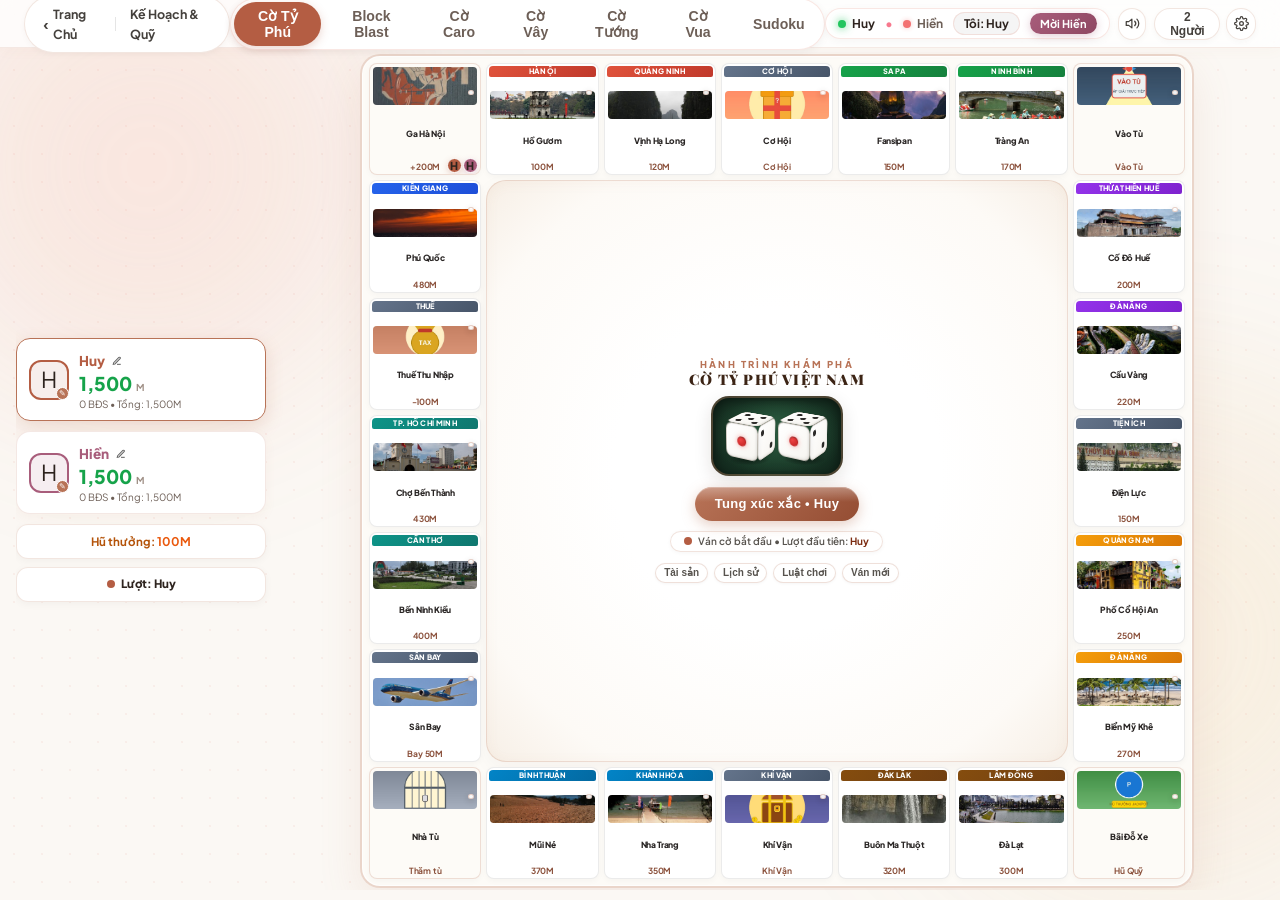
==== games.html @ 829d74bf "feat: Add Xiangqi, International Chess with custom vector pieces and ELO AI, and Vintage Sudoku" ====
<!DOCTYPE html>
<html lang="vi">
<head>
    <meta charset="UTF-8">
    <meta name="viewport" content="width=device-width, initial-scale=1.0, maximum-scale=5.0, user-scalable=yes">
    <title>Cờ Tỷ Phú Việt Nam • Monopoly Vietnam Edition</title>

    <!-- Đồng bộ ngay theme đã chọn từ trang chính để không bị chớp nháy màu -->
    <script>
        (function() {
            try {
                var savedTheme = localStorage.getItem('couple_love_theme');
                if (savedTheme) {
                    document.documentElement.setAttribute('data-theme', savedTheme);
                }
            } catch(e) {}
        })();
    </script>

    <!-- Google Fonts -->
    <link rel="preconnect" href="https://fonts.googleapis.com">
    <link rel="preconnect" href="https://fonts.gstatic.com" crossorigin>
    <link href="https://fonts.googleapis.com/css2?family=Playfair+Display:ital,wght@0,600;0,700;1,600&family=Plus+Jakarta+Sans:wght@400;500;600;700;800&display=swap" rel="stylesheet">

    <!-- CSS chung & CSS riêng cho Game -->
    <link rel="stylesheet" href="css/style.css?v=20261106">
    <link rel="stylesheet" href="css/games.css?v=20261106">
    <link rel="stylesheet" href="css/blockblast.css?v=20261106">
    <link rel="stylesheet" href="css/caro.css?v=20261106">
    <link rel="stylesheet" href="css/go.css?v=20261106">
    <link rel="stylesheet" href="css/xiangqi.css?v=20261107">
    <link rel="stylesheet" href="css/chess.css?v=20261107">
    <link rel="stylesheet" href="css/sudoku.css?v=20261107">
</head>
<body class="games-body">

    <!-- Đốm sáng hào quang nền dịu êm -->
    <div class="bg-decor-wrapper" aria-hidden="true">
        <div class="bg-glow-orb orb-1"></div>
        <div class="bg-glow-orb orb-2"></div>
    </div>

    <!-- LỚP HIỆU ỨNG ĐẶC BIỆT (POLICE SIREN & FLOATING FX - ĐÃ BỎ CONFETTI TRÁNH LAG) -->
    <div class="police-siren-overlay" id="policeSirenOverlay" aria-hidden="true"></div>
    <div class="floating-fx-layer" id="floatingFxLayer" aria-hidden="true"></div>

    <!-- THANH ĐIỀU HƯỚNG TINH GỌN (TOP NAV) -->
    <header class="games-top-nav">
        <!-- CỤM TRÁI: ĐIỀU HƯỚNG TRANG CHỦ & KẾ HOẠCH TINH TẾ -->
        <nav class="nav-island-group" aria-label="Điều hướng chính">
            <a class="nav-island-link" href="index.html" title="Trở về trang chủ">
                <span class="nav-island-chevron">‹</span>
                <span>Trang Chủ</span>
            </a>
            <span class="nav-island-sep" aria-hidden="true"></span>
            <a class="nav-island-link" href="goals.html" title="Kế hoạch và Quỹ tương lai">
                <span>Kế Hoạch &amp; Quỹ</span>
            </a>
        </nav>

        <!-- CỤM GIỮA: BỘ CHỌN TRÒ CHƠI TÍCH HỢP (SEGMENTED SWITCHER) -->
        <div class="game-segmented-switch" id="gameSegmentedSwitch" role="tablist" aria-label="Chọn trò chơi">
            <button class="game-switch-tab active" id="tabGameMonopoly" data-game="monopoly" type="button" role="tab" aria-selected="true">
                <span class="tab-name">Cờ Tỷ Phú</span>
            </button>
            <button class="game-switch-tab" id="tabGameBlockBlast" data-game="blockblast" type="button" role="tab" aria-selected="false">
                <span class="tab-name">Block Blast</span>
            </button>
            <button class="game-switch-tab" id="tabGameCaro" data-game="caro" type="button" role="tab" aria-selected="false">
                <span class="tab-name">Cờ Caro</span>
            </button>
            <button class="game-switch-tab" id="tabGameGo" data-game="go" type="button" role="tab" aria-selected="false">
                <span class="tab-name">Cờ Vây</span>
            </button>
            <button class="game-switch-tab" id="tabGameXiangqi" data-game="xiangqi" type="button" role="tab" aria-selected="false">
                <span class="tab-name">Cờ Tướng</span>
            </button>
            <button class="game-switch-tab" id="tabGameChess" data-game="chess" type="button" role="tab" aria-selected="false">
                <span class="tab-name">Cờ Vua</span>
            </button>
            <button class="game-switch-tab" id="tabGameSudoku" data-game="sudoku" type="button" role="tab" aria-selected="false">
                <span class="tab-name">Sudoku</span>
            </button>
        </div>

        <!-- CỤM PHẢI: TRẠNG THÁI KẾT NỐI & CÔNG CỤ ĐIỀU KHIỂN (PRESENCE & QUICK TOOLS) -->
        <div class="top-nav-right-cluster">
            <!-- Dock trạng thái onl/off của hai bạn -->
            <div class="couple-presence-dock" id="couplePresenceDock" title="Trạng thái kết nối của hai bạn">
                <div class="presence-badge" id="presenceBadgeHuy">
                    <span class="status-indicator-dot on" id="dotHuy"></span>
                    <span class="presence-user-name">Huy</span>
                    <small id="labelHuy" style="display:none;">Online</small>
                </div>
                <span class="presence-divider">•</span>
                <div class="presence-badge" id="presenceBadgeHien">
                    <span class="status-indicator-dot off" id="dotHien"></span>
                    <span class="presence-user-name">Hiền</span>
                    <small id="labelHien" style="display:none;">Offline</small>
                </div>
                <button class="role-switch-btn" id="btnSwitchMyRole" type="button" title="Bấm để chuyển đổi vai trò">
                    <span id="myRoleLabel">Tôi: Huy</span>
                </button>
                <button class="role-switch-btn invite-partner-btn" id="btnInvitePartner" type="button" title="Mời người yêu chơi đối kháng">
                    <span>Mời bạn</span>
                </button>
            </div>

            <!-- Cụm công cụ điều khiển chức năng (SVG tinh tế, không dùng emoji) -->
            <div class="games-top-tools">
                <!-- Monopoly Tools -->
                <div class="tool-group" id="toolsMonopoly">
                    <button class="top-tool-btn sound-tool-btn" id="btnToggleSound" type="button" title="Bật/Tắt âm thanh" aria-label="Bật/Tắt âm thanh">
                        <svg class="tool-svg" id="soundSvgOn" width="15" height="15" viewBox="0 0 24 24" fill="none" stroke="currentColor" stroke-width="2" stroke-linecap="round" stroke-linejoin="round" aria-hidden="true">
                            <polygon points="11 5 6 9 2 9 2 15 6 15 11 19 11 5"></polygon>
                            <path d="M15.54 8.46a5 5 0 0 1 0 7.07"></path>
                            <path d="M19.07 4.93a10 10 0 0 1 0 14.14"></path>
                        </svg>
                        <svg class="tool-svg" id="soundSvgOff" width="15" height="15" viewBox="0 0 24 24" fill="none" stroke="currentColor" stroke-width="2" stroke-linecap="round" stroke-linejoin="round" aria-hidden="true" style="display: none;">
                            <polygon points="11 5 6 9 2 9 2 15 6 15 11 19 11 5"></polygon>
                            <line x1="23" y1="9" x2="17" y2="15"></line>
                            <line x1="17" y1="9" x2="23" y2="15"></line>
                        </svg>
                        <span id="soundIcon" style="display:none;">🔔</span>
                    </button>
                    <button class="top-tool-btn setup-tool-btn" id="btnOpenSetup" type="button" title="Cài đặt số người chơi (2, 3, 4 người &amp; Đấu AI)">
                        <span class="tool-label" id="topPlayersLabel">2 Người</span>
                    </button>
                </div>

                <!-- Block Blast Tools -->
                <div class="tool-group" id="toolsBlockBlast" style="display: none;">
                    <button class="top-tool-btn sound-tool-btn" id="btnBbToggleSound" type="button" title="Bật/Tắt âm thanh">
                        <svg width="15" height="15" viewBox="0 0 24 24" fill="none" stroke="currentColor" stroke-width="2" stroke-linecap="round" stroke-linejoin="round"><polygon points="11 5 6 9 2 9 2 15 6 15 11 19 11 5"></polygon><path d="M15.54 8.46a5 5 0 0 1 0 7.07"></path></svg>
                        <span id="bbSoundIcon" style="display:none;">🔊</span>
                    </button>
                    <button class="top-tool-btn" id="btnBbRestart" type="button" title="Bắt đầu ván mới">
                        <span>Chơi lại</span>
                    </button>
                    <button class="top-tool-btn" id="btnBbHelp" type="button" title="Hướng dẫn cách chơi">
                        <span>Luật chơi</span>
                    </button>
                </div>

                <!-- Cờ Caro Tools -->
                <div class="tool-group" id="toolsCaro" style="display: none;">
                    <button class="top-tool-btn" id="btnCaroQuickRestart" type="button" title="Bắt đầu ván mới">
                        <span>Chơi lại</span>
                    </button>
                </div>

                <!-- Cờ Vây Tools -->
                <div class="tool-group" id="toolsGo" style="display: none;">
                    <button class="top-tool-btn" id="btnGoQuickRestart" type="button" title="Bắt đầu ván mới">
                        <span>Chơi lại</span>
                    </button>
                </div>

                <!-- Theme Button -->
                <button class="top-tool-btn theme-tool-btn" id="themeSettingBtn" type="button" aria-label="Đổi giao diện" title="Đổi màu sắc giao diện">
                    <svg width="15" height="15" viewBox="0 0 24 24" fill="none" stroke="currentColor" stroke-width="2" stroke-linecap="round" stroke-linejoin="round" aria-hidden="true">
                        <circle cx="12" cy="12" r="3"></circle>
                        <path d="M19.4 15a1.65 1.65 0 0 0 .33 1.82l.06.06a2 2 0 0 1 0 2.83 2 2 0 0 1-2.83 0l-.06-.06a1.65 1.65 0 0 0-1.82-.33 1.65 1.65 0 0 0-1 1.51V21a2 2 0 0 1-2 2 2 2 0 0 1-2-2v-.09A1.65 1.65 0 0 0 9 19.4a1.65 1.65 0 0 0-1.82.33l-.06.06a2 2 0 0 1-2.83 0 2 2 0 0 1 0-2.83l.06-.06a1.65 1.65 0 0 0 .33-1.82 1.65 1.65 0 0 0-1.51-1H3a2 2 0 0 1-2-2 2 2 0 0 1 2-2h.09A1.65 1.65 0 0 0 4.6 9a1.65 1.65 0 0 0-.33-1.82l-.06-.06a2 2 0 0 1 0-2.83 2 2 0 0 1 2.83 0l.06.06a1.65 1.65 0 0 0 1.82.33H9a1.65 1.65 0 0 0 1-1.51V3a2 2 0 0 1 2-2 2 2 0 0 1 2 2v.09a1.65 1.65 0 0 0 1 1.51 1.65 1.65 0 0 0 1.82-.33l.06-.06a2 2 0 0 1 2.83 0 2 2 0 0 1 0 2.83l-.06.06a1.65 1.65 0 0 0-.33 1.82V9a1.65 1.65 0 0 0 1.51 1H21a2 2 0 0 1 2 2 2 2 0 0 1-2 2h-.09a1.65 1.65 0 0 0-1.51 1z"></path>
                    </svg>
                </button>
            </div>
        </div>
    </header>

    <main class="games-main-container">
        <!-- ========================================================
             VIEW 1: CỜ TỶ PHÚ VIỆT NAM (MONOPOLY 7x7 - 24 Ô)
             ======================================================== -->
        <div class="game-view-panel active" id="viewMonopoly">
            <!-- BẢNG THEO DÕI TÀI CHÍNH ĐỘNG CHO 2 - 4 NGƯỜI CHƠI (DYNAMIC PLAYER HUD) -->
        <section class="players-hud-section" aria-label="Bảng tài chính người chơi">
            <div class="players-hud-list" id="playersHudList">
                <!-- Danh sách người chơi được tạo tự động động từ games.js (2, 3 hoặc 4 người) -->
            </div>

            <!-- Thanh thông tin trung tâm: Hũ bãi đỗ xe & Trạng thái lượt -->
            <div class="hud-center-pill">
                <div class="parking-pool-tag" id="parkingPoolBadge" title="Hũ tiền phạt tích lũy tại Bãi Đỗ Xe Miễn Phí">
                    <span class="pool-text">Hũ thưởng: <strong id="parkingPoolDisplay">100M</strong></span>
                </div>
                <div class="turn-status-tag" id="turnStatusTag">
                    <span class="turn-dot" id="turnDot"></span>
                    <span class="turn-text" id="turnStatusText">Lượt: Huy</span>
                </div>
            </div>
        </section>

        <!-- BÀN CỜ MONOPOLY VIỆT NAM (LƯỚI 7x7 - 24 Ô DANH THẮNG) -->
        <section class="monopoly-board-wrapper">
            <div class="monopoly-board grid-7x7" id="monopolyBoard">

                <!-- 24 Ô BÀN CỜ ĐƯỢC RENDER RỘNG RÃI HOÀN TOÀN BẰNG JAVASCRIPT -->

                <!-- KHU VỰC TRUNG TÂM BÀN CỜ (5x5 CELLS - XÚC XẮC ĐÔI 3D & ĐIỀU HÀNH) -->
                <div class="board-center-hub" id="boardCenterHub">
                    <!-- Brand Banner Tình Yêu của Bàn Cờ -->
                    <div class="center-brand-banner">
                        <span class="brand-sub">Hành Trình Khám Phá</span>
                        <h2 class="brand-title">CỜ TỶ PHÚ VIỆT NAM</h2>
                    </div>

                    <!-- Khay nhung đổ xúc xắc đôi sang trọng (Dice Arena Tray) -->
                    <div class="dice-arena-tray" id="diceArenaTray">
                        <div class="dice-arena-felt"></div>
                        <div class="dice-shadow-spot" id="diceShadowSpot1"></div>
                        <div class="dice-shadow-spot" id="diceShadowSpot2"></div>

                        <!-- Cặp xúc xắc đôi 3D chân thực -->
                        <div class="dice-pair-container">
                            <div class="dice-scene" id="diceScene1" title="Xúc xắc 1">
                                <div class="dice-cube" id="diceCube1">
                                    <div class="dice-face face-1"><span class="pip pip-center"></span></div>
                                    <div class="dice-face face-2"><span class="pip pip-tl"></span><span class="pip pip-br"></span></div>
                                    <div class="dice-face face-3"><span class="pip pip-tl"></span><span class="pip pip-center"></span><span class="pip pip-br"></span></div>
                                    <div class="dice-face face-4"><span class="pip pip-tl"></span><span class="pip pip-tr"></span><span class="pip pip-bl"></span><span class="pip pip-br"></span></div>
                                    <div class="dice-face face-5"><span class="pip pip-tl"></span><span class="pip pip-tr"></span><span class="pip pip-center"></span><span class="pip pip-bl"></span><span class="pip pip-br"></span></div>
                                    <div class="dice-face face-6"><span class="pip pip-tl"></span><span class="pip pip-tr"></span><span class="pip pip-ml"></span><span class="pip pip-mr"></span><span class="pip pip-bl"></span><span class="pip pip-br"></span></div>
                                </div>
                            </div>
                            <div class="dice-scene" id="diceScene2" title="Xúc xắc 2">
                                <div class="dice-cube" id="diceCube2">
                                    <div class="dice-face face-1"><span class="pip pip-center"></span></div>
                                    <div class="dice-face face-2"><span class="pip pip-tl"></span><span class="pip pip-br"></span></div>
                                    <div class="dice-face face-3"><span class="pip pip-tl"></span><span class="pip pip-center"></span><span class="pip pip-br"></span></div>
                                    <div class="dice-face face-4"><span class="pip pip-tl"></span><span class="pip pip-tr"></span><span class="pip pip-bl"></span><span class="pip pip-br"></span></div>
                                    <div class="dice-face face-5"><span class="pip pip-tl"></span><span class="pip pip-tr"></span><span class="pip pip-center"></span><span class="pip pip-bl"></span><span class="pip pip-br"></span></div>
                                    <div class="dice-face face-6"><span class="pip pip-tl"></span><span class="pip pip-tr"></span><span class="pip pip-ml"></span><span class="pip pip-mr"></span><span class="pip pip-bl"></span><span class="pip pip-br"></span></div>
                                </div>
                            </div>
                        </div>
                    </div>

                    <!-- Nút tung xúc xắc nổi bật với hiệu ứng 3D và màu sắc theo người chơi -->
                    <button class="roll-dice-btn" id="rollDiceBtn" type="button">
                        <span class="btn-dice-text" id="rollBtnText">Tung xúc xắc</span>
                        <span class="btn-dice-shine" aria-hidden="true"></span>
                    </button>

                    <!-- Hộp capsule thông báo diễn biến ván cờ -->
                    <div class="action-status-capsule" id="actionStatusCapsule">
                        <span class="status-dot-indicator" id="statusDotIndicator"></span>
                        <div class="action-status-msg" id="actionStatusMsg">
                            Ván cờ bắt đầu • Sẵn sàng tung xúc xắc
                        </div>
                    </div>

                    <!-- Thanh Dock công cụ tiện ích nổi thanh lịch -->
                    <div class="center-quick-dock" role="toolbar" aria-label="Công cụ ván cờ">
                        <button class="dock-btn" id="btnOpenPortfolio" type="button" title="Xem danh mục tài sản">
                            <span class="dock-label">Tài sản</span>
                        </button>
                        <button class="dock-btn" id="btnOpenHistory" type="button" title="Xem lịch sử giao dịch">
                            <span class="dock-label">Lịch sử</span>
                        </button>
                        <button class="dock-btn" id="btnHelpGuide" type="button" title="Xem luật chơi">
                            <span class="dock-label">Luật chơi</span>
                        </button>
                        <button class="dock-btn" id="btnRestartQuick" type="button" title="Bắt đầu ván mới">
                            <span class="dock-label">Ván mới</span>
                        </button>
                    </div>
                </div>
            </div>
        </section>
        </div>

        <!-- ========================================================
             VIEW 2: BLOCK BLAST (TỰ XẾP & GẠCH RƠI & ĐỐI KHÁNG)
             ======================================================== -->
        <div class="game-view-panel" id="viewBlockBlast">
            <!-- THANH ĐIỀU KHIỂN CHẾ ĐỘ PHỤ (SUB-NAV) -->
            <div class="bb-controls-subnav">
                <div class="bb-pill-group">
                    <button class="bb-mode-pill active" id="bbTabModePuzzle" data-mode="puzzle" type="button" title="Chế độ Tự Xếp Gạch cổ điển">
                        Tự Xếp
                    </button>
                    <button class="bb-mode-pill" id="bbTabModeFalling" data-mode="falling" type="button" title="Chế độ Gạch Tự Rơi điều khiển phím mũi tên">
                        Gạch Rơi
                    </button>
                </div>

                <div class="bb-pill-group">
                    <button class="bb-match-pill active" id="bbTabMatchSolo" data-match="solo" type="button" title="Chế độ chơi một mình">
                        Chơi Đơn
                    </button>
                    <button class="bb-match-pill" id="bbTabMatchP2p" data-match="vs_p2p" type="button" title="Đấu đối kháng trực tuyến">
                        Chơi Đối Kháng
                    </button>
                    <button class="bb-match-pill" id="bbTabMatchAi" data-match="vs_ai" type="button" title="Đấu với máy AI">
                        Đấu với Máy
                    </button>
                </div>
            </div>

            <!-- BẢNG ĐIỂM SỐ & COMBO -->
            <section class="bb-scoreboard-section" aria-label="Bảng điểm số">
                <div class="bb-score-card current-score-card">
                    <span class="score-label">ĐIỂM SỐ</span>
                    <span class="score-value" id="bbCurrentScore">0</span>
                </div>

                <div class="bb-combo-badge" id="bbComboBadge" style="display: none;">
                    <span class="combo-flame">🔥</span>
                    <span class="combo-text" id="bbComboText">Combo x2</span>
                </div>

                <div class="bb-score-card high-score-card">
                    <span class="score-label">KỶ LỤC</span>
                    <span class="score-value" id="bbHighScore">0</span>
                </div>
            </section>

            <!-- CẢNH BÁO TẤN CÔNG ĐỐI KHÁNG -->
            <div class="bb-attack-cue" id="bbAttackCue"></div>

            <!-- KHU VỰC BÀN CHƠI CHÍNH & RADAR ĐỐI THỦ -->
            <div class="bb-playfield-wrap">
                <!-- KHUNG CHÍNH (THAY ĐỔI THEO MODE) -->
                <div class="bb-main-board-container">
                    <!-- MODE 1: TỰ XẾP GẠCH (PUZZLE 8x8) -->
                    <div id="bbPuzzleArena" style="display: flex; flex-direction: column; align-items: center; width: 100%;">
                        <div class="bb-arena-wrapper">
                            <div class="bb-grid-container" id="bbPuzzleContainer">
                                <div class="bb-grid-board" id="bbPuzzleBoard"></div>
                            </div>
                        </div>

                        <!-- Khay 3 khối gạch -->
                        <div class="bb-tray-section" aria-label="Khay khối gạch">
                            <div class="bb-tray-container" id="bbTrayContainer">
                                <div class="bb-tray-slot" id="bbSlot-0" data-slot="0"></div>
                                <div class="bb-tray-slot" id="bbSlot-1" data-slot="1"></div>
                                <div class="bb-tray-slot" id="bbSlot-2" data-slot="2"></div>
                            </div>
                        </div>
                    </div>

                    <!-- MODE 2: GẠCH TỰ RƠI (FALLING / TETRIS 10x16 - ARCADE CONSOLE) -->
                    <div class="bb-falling-arena" id="bbFallingArena">
                        <div class="bb-arcade-stage">
                            <!-- Bàn cờ 10x16 sắc nét có viền chiều sâu -->
                            <div class="bb-falling-grid-container" id="bbFallingContainer">
                                <div class="bb-falling-board" id="bbFallingBoard"></div>
                            </div>

                            <!-- Sidebar điều khiển & thông tin Arcade -->
                            <div class="bb-falling-sidebar">
                                <div class="bb-next-piece-card" id="bbNextPieceCard">
                                    <span class="next-piece-label">TIẾP THEO</span>
                                    <div class="bb-next-piece-box" id="bbNextPieceBox"></div>
                                </div>

                                <div class="bb-arcade-keyboard-guide">
                                    <span class="guide-title">PHÍM ĐIỀU KHIỂN</span>
                                    <div class="key-row"><kbd>←</kbd><kbd>→</kbd><span>Di chuyển</span></div>
                                    <div class="key-row"><kbd>↑</kbd><span>Xoay khối</span></div>
                                    <div class="key-row"><kbd>↓</kbd><span>Rơi nhanh</span></div>
                                    <div class="key-row"><kbd>Space</kbd><span>Thả ngay</span></div>
                                </div>
                            </div>
                        </div>

                        <!-- Cụm phím điều khiển ảo D-Pad cho điện thoại / cảm ứng -->
                        <div class="bb-virtual-pad" id="bbVirtualPad">
                            <button class="vpad-btn" id="btnPadLeft" type="button" aria-label="Sang trái">←</button>
                            <button class="vpad-btn" id="btnPadRotate" type="button" aria-label="Xoay khối">↻</button>
                            <button class="vpad-btn" id="btnPadRight" type="button" aria-label="Sang phải">→</button>
                            <button class="vpad-btn" id="btnPadDown" type="button" aria-label="Rơi nhanh">↓</button>
                            <button class="vpad-btn vpad-btn-drop" id="btnPadDrop" type="button" aria-label="Thả tức thì">Thả</button>
                        </div>
                    </div>
                </div>

                <!-- RADAR ĐỐI THỦ (HIỂN THỊ TRONG CHẾ ĐỘ ĐỐI KHÁNG) -->
                <div class="bb-vs-sidebar" id="bbVsSidebar">
                    <div class="vs-partner-header">
                        <span class="vs-partner-name" id="bbPartnerName">Đối Thủ</span>
                        <span class="vs-partner-score" id="bbPartnerScore">0</span>
                    </div>
                    <div class="bb-partner-mini-board" id="bbPartnerMiniBoard"></div>
                </div>
            </div>
        </div>

        <!-- ========================================================
             VIEW 3: CỜ CARO (GOMOKU 15x15) ĐỐI KHÁNG & ĐẤU AI & P2P
             ======================================================== -->
        <div class="game-view-panel" id="viewCaro">
            <div class="caro-arena-container">
                <!-- Subnav: Chế độ đấu -->
                <div class="caro-subnav-dock">
                    <div class="caro-mode-pills" role="tablist" aria-label="Chế độ chơi Cờ Caro">
                        <button class="caro-mode-tab active" data-mode="p2p" type="button">Chơi Đối Kháng</button>
                        <button class="caro-mode-tab" data-mode="ai" type="button">Đấu với AI</button>
                        <button class="caro-mode-tab" data-mode="pass" type="button">Cùng 1 Máy</button>
                    </div>

                    <!-- Công cụ theo chế độ -->
                    <div class="caro-tool-group" id="caroP2pControlGroup">
                        <span class="caro-p2p-badge">
                            <span class="status-indicator-dot off" id="caroP2pDot"></span>
                            <span id="caroP2pStatusLabel">Đối thủ đang Offline</span>
                        </span>
                        <button class="caro-invite-btn" id="btnCaroInvite" type="button">Mời bạn</button>
                    </div>

                    <div class="caro-tool-group" id="caroAiControlGroup" style="display: none;">
                        <label for="caroAiDifficultySelect" style="font-size:12px; font-weight:700;">Độ khó:</label>
                        <select class="caro-select-pill" id="caroAiDifficultySelect">
                            <option value="easy">Dễ (Tập sự)</option>
                            <option value="medium">Vừa (Bạn gái)</option>
                            <option value="hard" selected>Khó (Cao thủ)</option>
                        </select>
                    </div>
                </div>

                <!-- Banner Chiến Thắng -->
                <div class="caro-win-banner" id="caroWinBanner">
                    <div class="caro-winner-name" id="caroWinnerName">Huy Chiến Thắng!</div>
                    <div class="caro-winner-desc" id="caroWinnerDesc">Xuất sắc tạo thành chuỗi 5 quân liên tiếp</div>
                </div>

                <!-- Thông báo trạng thái -->
                <div class="caro-status-notice" id="caroStatusNotice">Ván cờ mới bắt đầu! Lượt đầu tiên: Huy</div>

                <!-- Bố cục chính: Bàn cờ + Sidebar -->
                <div class="caro-main-layout">
                    <div class="caro-board-section">
                        <div class="caro-board-frame">
                            <div class="caro-board-grid" id="caroBoardGrid"></div>
                        </div>

                        <!-- Footer dock dưới bàn cờ -->
                        <div class="caro-board-footer-dock">
                            <div class="caro-turn-pill" id="caroTurnPill">
                                <span class="caro-turn-dot" id="caroTurnDot"></span>
                                <span id="caroTurnText">Lượt: Huy</span>
                            </div>

                            <div class="caro-action-buttons">
                                <button class="caro-btn" id="btnCaroUndo" type="button" title="Xin đi lại nước vừa rồi">Đi lại</button>
                                <button class="caro-btn" id="btnCaroSurrender" type="button" title="Đầu hàng ván này">Đầu hàng</button>
                                <button class="caro-btn primary" id="btnCaroRestart" type="button" title="Bắt đầu ván mới">Ván mới</button>
                            </div>
                        </div>
                    </div>

                    <!-- Sidebar: Tỷ số & Nhật ký nước cờ -->
                    <div class="caro-sidebar-panel">
                        <div class="caro-scoreboard-card">
                            <div class="scoreboard-title">Bảng Tỷ Số Đối Đầu</div>
                            <div class="scoreboard-row">
                                <div class="score-player-item">
                                    <span class="score-player-name" style="color:#b45d43;">Huy</span>
                                    <span class="score-number" id="caroScoreHuy" style="color:#b45d43;">0</span>
                                </div>
                                <div class="score-vs-divider">VS</div>
                                <div class="score-player-item">
                                    <span class="score-player-name" id="caroPlayer2Name" style="color:#a85d7b;">Hiền</span>
                                    <span class="score-number" id="caroScoreHien" style="color:#a85d7b;">0</span>
                                </div>
                            </div>
                        </div>

                        <div class="caro-history-card">
                            <div class="history-card-header">
                                <span class="history-card-title">Nhật Ký Nước Cờ</span>
                                <label style="font-size:11px; display:inline-flex; align-items:center; gap:4px; cursor:pointer;">
                                    <input type="checkbox" id="caroRuleBlockEnds"> Chặn 2 đầu
                                </label>
                            </div>
                            <div class="caro-moves-list" id="caroMovesList">
                                <div class="empty-history-notice">Chưa có nước cờ nào. Hãy chọn 1 ô trên bàn cờ để đi!</div>
                            </div>
                        </div>
                    </div>
                </div>
            </div>
        </div>

        <!-- ========================================================
             VIEW 4: CỜ VÂY (GO / WEIQI 9x9 & 13x13)
             ======================================================== -->
        <div class="game-view-panel" id="viewGo">
            <div class="go-arena-container">
                <!-- Subnav: Chế độ đấu & Kích thước bàn cờ -->
                <div class="go-subnav-dock">
                    <div class="go-mode-pills" role="tablist" aria-label="Chế độ chơi Cờ Vây">
                        <button class="go-mode-tab active" data-mode="p2p" type="button">Chơi Đối Kháng</button>
                        <button class="go-mode-tab" data-mode="ai" type="button">Đấu với AI</button>
                        <button class="go-mode-tab" data-mode="pass" type="button">Cùng 1 Máy</button>
                    </div>

                    <div class="go-size-pills" role="tablist" aria-label="Kích thước bàn cờ">
                        <button class="go-size-tab active" data-size="9" type="button">Bàn 9x9 (Nhanh)</button>
                        <button class="go-size-tab" data-size="13" type="button">Bàn 13x13 (Chuẩn)</button>
                    </div>
                </div>

                <div class="go-main-layout">
                    <!-- Bảng thông tin người chơi & số quân bắt được -->
                    <div class="go-players-hud">
                        <div class="go-player-card active-turn" id="goCardBlack">
                            <div class="go-stone-badge black"></div>
                            <div class="go-player-info">
                                <span class="go-player-name">Quân Đen (Huy)</span>
                                <span class="go-player-sub" id="goPrisonersBlack">Tù binh: 0</span>
                            </div>
                        </div>

                        <span class="go-vs-badge">VS</span>

                        <div class="go-player-card" id="goCardWhite">
                            <div class="go-stone-badge white"></div>
                            <div class="go-player-info">
                                <span class="go-player-name" id="goWhitePlayerName">Quân Trắng (Hiền)</span>
                                <span class="go-player-sub" id="goPrisonersWhite">Tù binh: 0 (+5.5 mục)</span>
                            </div>
                        </div>
                    </div>

                    <!-- Bàn cờ gỗ truyền thống -->
                    <div class="go-board-wrapper">
                        <div class="go-board-canvas-wrap" id="goBoardCanvasWrap">
                            <!-- Bàn cờ được render bởi js/go.js -->
                        </div>
                    </div>

                    <!-- Thanh Dock điều khiển dưới bàn cờ -->
                    <div class="go-actions-dock">
                        <div class="go-turn-pill" id="goTurnPill">
                            <span class="go-turn-dot black" id="goTurnDot"></span>
                            <span id="goTurnText">Lượt: Quân Đen</span>
                        </div>

                        <div class="go-action-buttons">
                            <button class="go-btn" id="btnGoPass" type="button" title="Bỏ lượt không đi">Bỏ lượt</button>
                            <button class="go-btn" id="btnGoUndo" type="button" title="Xin đi lại nước vừa rồi">Đi lại</button>
                            <button class="go-btn" id="btnGoResign" type="button" title="Xin đầu hàng">Đầu hàng</button>
                            <button class="go-btn" id="btnGoScore" type="button" title="Đếm đất & Tính điểm">Đếm điểm</button>
                            <button class="go-btn primary" id="btnGoRestart" type="button" title="Bắt đầu ván mới">Ván mới</button>
                        </div>

                        <div class="go-status-toast" id="goStatusNotice">
                            Ván cờ mới bắt đầu. Quân Đen đi trước.
                        </div>
                    </div>
                </div>
            </div>
        </div>

        <!-- ========================================================
             VIEW 5: CỜ TƯỚNG (XIANGQI 9x10) ĐỐI KHÁNG & ĐẤU AI & P2P
             ======================================================== -->
        <div class="game-view-panel xiangqi-view-panel" id="viewXiangqi">
            <!-- Subnav: Chế độ đấu & ELO -->
            <div class="xiangqi-subnav-dock">
                <div class="xiangqi-mode-pills" role="group" aria-label="Chế độ cờ tướng">
                    <button class="xq-mode-tab active" data-mode="ai" type="button">Đấu với Máy (AI)</button>
                    <button class="xq-mode-tab" data-mode="pass" type="button">Chơi Cùng Bạn Bè</button>
                    <button class="xq-mode-tab" data-mode="p2p" type="button">Đối Kháng Online (P2P)</button>
                </div>
                <div class="xiangqi-elo-pills" id="xqEloSelectorGroup" role="group" aria-label="Độ khó ELO AI">
                    <button class="xq-elo-tab active" data-elo="800" type="button">800 ELO</button>
                    <button class="xq-elo-tab" data-elo="1200" type="button">1200 ELO</button>
                    <button class="xq-elo-tab" data-elo="1600" type="button">1600 ELO</button>
                    <button class="xq-elo-tab" data-elo="2000" type="button">2000+ ELO</button>
                </div>
                <div class="xiangqi-tools-group">
                    <button class="xq-tool-btn" id="xqBtnUndo" type="button">Đi Lại</button>
                    <button class="xq-tool-btn" id="xqBtnNewGame" type="button">Ván Mới</button>
                </div>
            </div>

            <!-- Banner thông báo trạng thái -->
            <div class="xq-notice-banner" id="xqNoticeBanner">Sẵn sàng! Lượt đi: Đỏ (Huy đi trước)</div>

            <!-- Khung đấu chính -->
            <div class="xiangqi-main-arena">
                <!-- Bàn cờ gỗ hoàng gia 9x10 -->
                <div class="xiangqi-board-card">
                    <div class="xiangqi-board-inner" id="xqBoardInner">
                        <!-- Lưới đồ họa SVG chuẩn 9x10 -->
                        <svg class="xiangqi-grid-svg" viewBox="0 0 400 450" xmlns="http://www.w3.org/2000/svg">
                            <!-- Đường viền ngoài kép -->
                            <rect x="5" y="5" width="390" height="440" fill="none" stroke="#7c2d12" stroke-width="3" rx="4"/>
                            <rect x="12" y="12" width="376" height="426" fill="none" stroke="#a8715a" stroke-width="1.2"/>
                            
                            <!-- 10 Đường ngang -->
                            <line x1="12" y1="12" x2="388" y2="12" stroke="#7c2d12" stroke-width="1.5"/>
                            <line x1="12" y1="59.3" x2="388" y2="59.3" stroke="#a8715a" stroke-width="1"/>
                            <line x1="12" y1="106.6" x2="388" y2="106.6" stroke="#a8715a" stroke-width="1"/>
                            <line x1="12" y1="154" x2="388" y2="154" stroke="#a8715a" stroke-width="1"/>
                            <line x1="12" y1="201.3" x2="388" y2="201.3" stroke="#7c2d12" stroke-width="1.5"/>
                            
                            <!-- Sông Sở Hà Hán Giới ở giữa -->
                            <line x1="12" y1="248.6" x2="388" y2="248.6" stroke="#7c2d12" stroke-width="1.5"/>
                            <line x1="12" y1="296" x2="388" y2="296" stroke="#a8715a" stroke-width="1"/>
                            <line x1="12" y1="343.3" x2="388" y2="343.3" stroke="#a8715a" stroke-width="1"/>
                            <line x1="12" y1="390.6" x2="388" y2="390.6" stroke="#a8715a" stroke-width="1"/>
                            <line x1="12" y1="438" x2="388" y2="438" stroke="#7c2d12" stroke-width="1.5"/>

                            <!-- 9 Đường dọc -->
                            <line x1="12" y1="12" x2="12" y2="438" stroke="#7c2d12" stroke-width="1.5"/>
                            <line x1="388" y1="12" x2="388" y2="438" stroke="#7c2d12" stroke-width="1.5"/>

                            <!-- Nửa trên (Đen) -->
                            <line x1="59" y1="12" x2="59" y2="201.3" stroke="#a8715a" stroke-width="1"/>
                            <line x1="106" y1="12" x2="106" y2="201.3" stroke="#a8715a" stroke-width="1"/>
                            <line x1="153" y1="12" x2="153" y2="201.3" stroke="#a8715a" stroke-width="1"/>
                            <line x1="200" y1="12" x2="200" y2="201.3" stroke="#a8715a" stroke-width="1"/>
                            <line x1="247" y1="12" x2="247" y2="201.3" stroke="#a8715a" stroke-width="1"/>
                            <line x1="294" y1="12" x2="294" y2="201.3" stroke="#a8715a" stroke-width="1"/>
                            <line x1="341" y1="12" x2="341" y2="201.3" stroke="#a8715a" stroke-width="1"/>

                            <!-- Nửa dưới (Đỏ) -->
                            <line x1="59" y1="248.6" x2="59" y2="438" stroke="#a8715a" stroke-width="1"/>
                            <line x1="106" y1="248.6" x2="106" y2="438" stroke="#a8715a" stroke-width="1"/>
                            <line x1="153" y1="248.6" x2="153" y2="438" stroke="#a8715a" stroke-width="1"/>
                            <line x1="200" y1="248.6" x2="200" y2="438" stroke="#a8715a" stroke-width="1"/>
                            <line x1="247" y1="248.6" x2="247" y2="438" stroke="#a8715a" stroke-width="1"/>
                            <line x1="294" y1="248.6" x2="294" y2="438" stroke="#a8715a" stroke-width="1"/>
                            <line x1="341" y1="248.6" x2="341" y2="438" stroke="#a8715a" stroke-width="1"/>

                            <!-- Cung Tướng Đen -->
                            <line x1="153" y1="12" x2="247" y2="106.6" stroke="#a8715a" stroke-width="1"/>
                            <line x1="247" y1="12" x2="153" y2="106.6" stroke="#a8715a" stroke-width="1"/>

                            <!-- Cung Tướng Đỏ -->
                            <line x1="153" y1="343.3" x2="247" y2="438" stroke="#a8715a" stroke-width="1"/>
                            <line x1="247" y1="343.3" x2="153" y2="438" stroke="#a8715a" stroke-width="1"/>

                            <!-- Chữ Sông: Sở Hà Hán Giới -->
                            <text x="100" y="230" font-family="'Playfair Display', serif" font-size="16" font-weight="700" fill="#9a3412" letter-spacing="6" opacity="0.85">楚 河</text>
                            <text x="245" y="230" font-family="'Playfair Display', serif" font-size="16" font-weight="700" fill="#9a3412" letter-spacing="6" opacity="0.85">漢 界</text>
                        </svg>

                        <!-- Layer chứa quân cờ động & các điểm gợi ý -->
                        <div class="xiangqi-piece-layer" id="xqPieceLayer"></div>
                    </div>
                </div>

                <!-- Bảng trạng thái & Lịch sử nước cờ -->
                <div class="xiangqi-side-panel">
                    <div class="xq-card xq-turn-status-card">
                        <div class="xq-turn-indicator turn-red" id="xqTurnIndicator">
                            <span class="xq-turn-dot"></span>
                            <span class="xq-turn-text">Lượt đi: Đỏ (Huy)</span>
                        </div>
                        <span class="xq-elo-badge" id="xqCurrentEloBadge">1200 ELO</span>
                    </div>

                    <div class="xq-card xq-score-board">
                        <div class="xq-player-box">
                            <div class="xq-player-name" style="color: #dc2626;">Đỏ (Huy)</div>
                            <div class="xq-player-score" id="xqScoreRed">0</div>
                            <div class="xq-captured-tray" id="xqCapturedBlack" title="Quân Đen bị Đỏ bắt"></div>
                        </div>
                        <div class="xq-vs-divider">VS</div>
                        <div class="xq-player-box">
                            <div class="xq-player-name" style="color: #0284c7;">Đen (AI / Hiền)</div>
                            <div class="xq-player-score" id="xqScoreBlack">0</div>
                            <div class="xq-captured-tray" id="xqCapturedRed" title="Quân Đỏ bị Đen bắt"></div>
                        </div>
                    </div>

                    <div class="xq-card xq-log-card">
                        <div class="xq-log-title">Nhật Ký Nước Cờ</div>
                        <div class="xq-moves-log" id="xqMovesLog">
                            <div class="xq-log-empty">Chưa có nước đi nào</div>
                        </div>
                    </div>
                </div>
            </div>
        </div>

        <!-- ========================================================
             VIEW 6: CỜ VUA (INTERNATIONAL CHESS) ĐỐI KHÁNG & ĐẤU AI & P2P
             ======================================================== -->
        <div class="game-view-panel chess-view-panel" id="viewChess">
            <div class="chess-subnav-dock">
                <div class="chess-mode-pills" role="group" aria-label="Chế độ cờ vua">
                    <button class="chess-mode-tab active" data-mode="ai" type="button">Đấu với Máy (AI)</button>
                    <button class="chess-mode-tab" data-mode="pass" type="button">Chơi Cùng Bạn Bè</button>
                    <button class="chess-mode-tab" data-mode="p2p" type="button">Đối Kháng Online (P2P)</button>
                </div>
                <div class="chess-elo-pills" id="chessEloSelectorGroup" role="group" aria-label="Độ khó ELO AI">
                    <button class="chess-elo-tab" data-elo="800" type="button">800 ELO</button>
                    <button class="chess-elo-tab active" data-elo="1200" type="button">1200 ELO</button>
                    <button class="chess-elo-tab" data-elo="1600" type="button">1600 ELO</button>
                    <button class="chess-elo-tab" data-elo="2000" type="button">2000+ ELO</button>
                </div>
                <div class="chess-subnav-actions">
                    <button class="chess-action-btn" id="chessBtnFlip" type="button">Lật Bàn</button>
                    <button class="chess-action-btn" id="chessBtnUndo" type="button">Đi Lại</button>
                    <button class="chess-action-btn" id="chessBtnNewGame" type="button">Ván Mới</button>
                </div>
            </div>

            <div class="chess-notice-banner" id="chessNoticeBanner"></div>

            <div class="chess-arena-layout">
                <div class="chess-board-card">
                    <div class="chess-board-wrapper" id="chessBoardGrid"></div>
                </div>

                <div class="chess-sidebar">
                    <div class="chess-status-card">
                        <div class="chess-turn-header">
                            <div class="chess-turn-badge white" id="chessTurnBadge">
                                <span class="chess-turn-dot"></span>
                                <span id="chessTurnText">Lượt đi: Trắng (Huy)</span>
                            </div>
                        </div>

                        <div class="chess-captured-box">
                            <div class="chess-captured-title">Quân Đen Bị Bắt</div>
                            <div class="chess-captured-pieces" id="chessCapturedBlack"></div>
                        </div>

                        <div class="chess-captured-box">
                            <div class="chess-captured-title">Quân Trắng Bị Bắt</div>
                            <div class="chess-captured-pieces" id="chessCapturedWhite"></div>
                        </div>
                    </div>

                    <div class="chess-history-card">
                        <div class="chess-history-title">
                            <span>Nhật Ký Nước Cờ</span>
                            <small style="color:#a8a29e;font-weight:600;">Chuẩn FIDE</small>
                        </div>
                        <div class="chess-moves-scroll" id="chessMovesScroll">
                            <table class="chess-moves-table">
                                <thead>
                                    <tr>
                                        <th>#</th>
                                        <th>Trắng</th>
                                        <th>Đen</th>
                                    </tr>
                                </thead>
                                <tbody id="chessMovesTableBody"></tbody>
                            </table>
                        </div>
                    </div>
                </div>
            </div>
        </div>

        <!-- ========================================================
             VIEW 7: TRÒ CHƠI SUDOKU CỔ ĐIỂN VINTAGE LUXURY
             ======================================================== -->
        <div class="game-view-panel sudoku-view-panel" id="viewSudoku">
            <div class="sudoku-subnav-dock">
                <div class="sudoku-diff-pills" role="group" aria-label="Độ khó Sudoku">
                    <button class="sudoku-diff-tab active" data-diff="easy" type="button">Dễ</button>
                    <button class="sudoku-diff-tab" data-diff="medium" type="button">Vừa</button>
                    <button class="sudoku-diff-tab" data-diff="hard" type="button">Khó</button>
                    <button class="sudoku-diff-tab" data-diff="expert" type="button">Chuyên Gia</button>
                </div>
                <div class="sudoku-stats-bar">
                    <div class="sudoku-stat-pill" title="Thời gian chơi">
                        <span>⏱️</span>
                        <span id="sudokuTimerDisplay">00:00</span>
                    </div>
                    <div class="sudoku-stat-pill mistakes" title="Số lần điền sai">
                        <span>⚠️</span>
                        <span id="sudokuMistakesDisplay">Lỗi: 0/3</span>
                    </div>
                    <button class="sudoku-action-btn" id="sudokuBtnNewGame" type="button">Ván Mới</button>
                </div>
            </div>

            <div class="sudoku-notice-banner" id="sudokuNoticeBanner"></div>

            <div class="sudoku-arena-card">
                <div class="sudoku-board-grid" id="sudokuBoardGrid"></div>

                <div class="sudoku-controls">
                    <div class="sudoku-tools-row">
                        <button class="sudoku-tool-btn" id="sudokuBtnUndo" type="button">
                            <span class="sudoku-tool-icon">↩</span>
                            <span>Hoàn Tác</span>
                        </button>
                        <button class="sudoku-tool-btn" id="sudokuBtnErase" type="button">
                            <span class="sudoku-tool-icon">⌫</span>
                            <span>Xóa</span>
                        </button>
                        <button class="sudoku-tool-btn" id="sudokuBtnPencil" type="button">
                            <span class="sudoku-tool-icon">✏️</span>
                            <span>Ghi Chú</span>
                        </button>
                        <button class="sudoku-tool-btn" id="sudokuBtnHint" type="button">
                            <span class="sudoku-tool-icon">💡</span>
                            <span>Gợi Ý</span>
                        </button>
                    </div>

                    <div class="sudoku-numpad">
                        <button class="sudoku-num-btn" data-num="1" type="button">1</button>
                        <button class="sudoku-num-btn" data-num="2" type="button">2</button>
                        <button class="sudoku-num-btn" data-num="3" type="button">3</button>
                        <button class="sudoku-num-btn" data-num="4" type="button">4</button>
                        <button class="sudoku-num-btn" data-num="5" type="button">5</button>
                        <button class="sudoku-num-btn" data-num="6" type="button">6</button>
                        <button class="sudoku-num-btn" data-num="7" type="button">7</button>
                        <button class="sudoku-num-btn" data-num="8" type="button">8</button>
                        <button class="sudoku-num-btn" data-num="9" type="button">9</button>
                    </div>
                </div>
            </div>
        </div>

    </main>

    <!-- ========================================================
         MODAL CÀI ĐẶT VÁN ĐẤU (THIẾT KẾ TINH TẾ, HIỆN ĐẠI, KHÔNG EMOJI LÒE LOẸT)
         ======================================================== -->
        <!-- ========================================================
         MODAL CHỌN AVATAR NGƯỜI CHƠI (AVATAR PICKER)
         ======================================================== -->
    <div class="game-modal-overlay" id="modalAvatarPicker" aria-hidden="true">
        <div class="game-modal-card avatar-picker-card">
            <div class="avatar-picker-header">
                <h3 class="game-modal-title">Chọn Hình Đại Diện</h3>
                <p class="game-modal-desc">Chọn biểu tượng yêu thích để hiển thị trên bàn cờ và quân cờ</p>
            </div>
            <div class="avatar-grid-selection" id="avatarGridSelection">
                <!-- Danh sách 12 avatar tạo bằng JS -->
            </div>
            <div class="game-modal-actions">
                <button class="modal-btn-cancel" id="btnCloseAvatarPicker" type="button">Đóng</button>
            </div>
        </div>
    </div>

    <div class="game-modal-overlay" id="modalGameSetup" aria-hidden="true">
        <div class="game-modal-card setup-card">
            <div class="setup-header">
                <span class="setup-tag-pill">CỜ TỶ PHÚ VIỆT NAM</span>
                <h3 class="game-modal-title">Cài Đặt Ván Đấu</h3>
                <p class="game-modal-desc">Tùy chỉnh số lượng người chơi và chế độ thi đấu</p>
            </div>

            <!-- 1. Chọn số người chơi -->
            <div class="setup-section">
                <label class="setup-label">Số Lượng Người Chơi</label>
                <div class="player-count-selector" role="group">
                    <button class="count-opt-btn active" data-count="2" type="button">2 Người</button>
                    <button class="count-opt-btn" data-count="3" type="button">3 Người</button>
                    <button class="count-opt-btn" data-count="4" type="button">4 Người</button>
                </div>
            </div>

            <!-- 2. Chọn chế độ đấu -->
            <div class="setup-section">
                <label class="setup-label">Chế Độ Chơi</label>
                <div class="mode-select-grid">
                    <button class="mode-card-opt active" id="optModePassPlay" type="button">
                        <span class="mode-title">Chơi Cùng Bạn Bè</span>
                        <span class="mode-sub">Chuyền tay cùng chơi trên thiết bị</span>
                    </button>
                    <button class="mode-card-opt" id="optModeAI" type="button">
                        <span class="mode-title">Đấu Với Máy (AI)</span>
                        <span class="mode-sub">Thi đấu cùng các đối thủ AI thông minh</span>
                    </button>
                </div>
            </div>

            <!-- 3. Danh sách người chơi tham gia -->
            <div class="setup-section">
                <label class="setup-label">Danh Sách Người Chơi</label>
                <div class="setup-players-roster" id="setupPlayersRoster">
                    <!-- Danh sách hiển thị động theo số người chọn -->
                </div>
            </div>

            <div class="game-modal-actions">
                <button class="modal-btn-confirm setup-confirm-btn" id="btnStartCustomGame" type="button">Bắt Đầu Ván Đấu</button>
                <button class="modal-btn-cancel" id="btnCloseSetup" type="button">Đóng</button>
            </div>
        </div>
    </div>

    <!-- ========================================================
         MODAL 1: MUA ĐẤT / XÂY NHÀ & KHÁCH SẠN
         ======================================================== -->
    <div class="game-modal-overlay" id="modalBuyProperty" aria-hidden="true">
        <div class="game-modal-card deed-card">
            <div class="landmark-modal-header" id="buyModalHeaderColor">
                <span class="landmark-region-tag" id="buyModalRegion">BẮC BỘ</span>
                <h3 class="game-modal-title" id="buyPropTitle">Hồ Gươm</h3>
                <span class="landmark-subtitle" id="buyPropSubtitle">Hà Nội</span>
            </div>

            <div class="deed-photo-frame buy-photo-frame" id="buyPropImageFrame">
                <img id="buyPropImage" src="" alt="Hình ảnh danh thắng" class="deed-large-photo" />
            </div>
            
            <p class="game-modal-desc" id="buyPropDesc">Thông tin bất động sản</p>

            <div class="upgrade-levels-preview" id="upgradeLevelsPreview">
                <div class="level-step-card current" id="lvlStep1">
                    <span class="step-badge">Cấp 1</span>
                    <span class="step-title">1 Nhà Phố</span>
                    <span class="step-rent" id="lvl1Rent">20M</span>
                </div>
                <div class="level-step-card" id="lvlStep2">
                    <span class="step-badge">Cấp 2</span>
                    <span class="step-title">2 Nhà Phố</span>
                    <span class="step-rent" id="lvl2Rent">60M</span>
                </div>
                <div class="level-step-card" id="lvlStep3">
                    <span class="step-badge luxury">Cấp 3</span>
                    <span class="step-title">Khách Sạn 5★</span>
                    <span class="step-rent" id="lvl3Rent">140M</span>
                </div>
            </div>

            <div class="prop-stat-box">
                <div class="stat-item">
                    <span class="stat-lbl" id="buyCostLabel">Chi phí:</span>
                    <strong class="stat-val" id="buyPropCost">100M</strong>
                </div>
                <div class="stat-item">
                    <span class="stat-lbl">Tiền thuê dự kiến:</span>
                    <strong class="stat-val" id="buyPropRent">20M</strong>
                </div>
            </div>

            <div class="game-modal-actions">
                <button class="modal-btn-confirm" id="btnConfirmBuy" type="button">Xác nhận</button>
                <button class="modal-btn-cancel" id="btnCancelBuy" type="button">Bỏ qua</button>
            </div>
        </div>
    </div>

    <!-- ========================================================
         MODAL 2: THẺ SỔ ĐỎ / CHI TIẾT BẤT ĐỘNG SẢN (TITLE DEED INSPECTOR)
         ======================================================== -->
    <div class="game-modal-overlay" id="modalPostcardInspector" aria-hidden="true">
        <div class="game-modal-card deed-card">
            <div class="deed-header-banner" id="inspectHeaderColor">
                <span class="deed-badge">GIẤY CHỨNG NHẬN QUYỀN SỞ HỮU</span>
                <h3 class="game-modal-title" id="inspectTitle">Cố Đô Huế</h3>
                <span class="landmark-subtitle" id="inspectSubtitle">Thừa Thiên Huế</span>
            </div>

            <!-- Khung ảnh thực tế địa danh lớn & sắc nét khi bấm vào ô -->
            <div class="deed-photo-frame" id="inspectPhotoFrame">
                <img id="inspectImage" src="" alt="Hình ảnh danh thắng" class="deed-large-photo" />
                <span class="deed-photo-badge" id="inspectPhotoBadge">Danh Thắng Việt Nam</span>
            </div>
            
            <p class="game-modal-desc" id="inspectDesc">Khu bất động sản giá trị cao</p>

            <div class="postcard-owner-status" id="inspectOwnerBox">
                <span class="inspect-owner-text">Chưa ai sở hữu</span>
            </div>

            <div class="inspect-rent-table">
                <div class="rent-col"><span class="rent-step-lbl">Cấp 1 • 1 Nhà</span><strong id="inspectRentL1">40M</strong></div>
                <div class="rent-col"><span class="rent-step-lbl">Cấp 2 • 2 Nhà</span><strong id="inspectRentL2">120M</strong></div>
                <div class="rent-col"><span class="rent-step-lbl highlight">Cấp 3 • Khách Sạn</span><strong id="inspectRentL3">260M</strong></div>
            </div>

            <div class="game-modal-actions">
                <button class="modal-btn-confirm" id="btnInspectUpgrade" type="button" style="display:none;">Xây thêm (+100M)</button>
                <button class="modal-btn-cancel" id="btnCloseInspect" type="button">Đóng</button>
            </div>
        </div>
    </div>

    <!-- ========================================================
         MODAL 3: RÚT THẺ CƠ HỘI & THỬ THÁCH (3D CARD FLIP ANIMATION - KHÔNG LAG)
         ======================================================== -->
    <div class="game-modal-overlay" id="modalLoveCard" aria-hidden="true">
        <div class="card-draw-stage" id="cardDrawStage">
            <div class="card-draw-flipper" id="cardDrawFlipper">
                <!-- Mặt úp ban đầu (Card Back) -->
                <div class="card-side card-back" id="cardFaceBack">
                    <div class="card-back-ornament"></div>
                    <div class="card-back-emblem" id="cardBackEmblem">❓</div>
                    <div class="card-back-type" id="cardBackTitle">THẺ CƠ HỘI</div>
                    <div class="card-back-hint">Đang mở thẻ bí mật... ✨</div>
                </div>

                <!-- Mặt ngửa sau khi lật 180 độ (Card Front) -->
                <div class="card-side card-front" id="cardFaceFront">
                    <div class="card-front-top">
                        <span class="love-card-tag" id="chanceTypeTag">THẺ CƠ HỘI</span>
                        <div class="chance-card-icon" id="chanceIcon">❓</div>
                    </div>
                    <h3 class="love-card-headline" id="loveCardTitle">Trúng Thưởng Xổ Số</h3>
                    <div class="love-card-paper">
                        <p class="love-card-content" id="loveCardContent">
                            Ngân hàng chi trả tiền thưởng cổ tức kinh doanh cho bạn.
                        </p>
                        <div class="love-card-reward" id="loveCardReward">+200M VNĐ</div>
                    </div>
                    <div class="game-modal-actions">
                        <button class="modal-btn-confirm" id="btnAcceptLoveCard" type="button">Chấp Nhận & Tiếp Tục ✨</button>
                    </div>
                </div>
            </div>
        </div>
    </div>

    <!-- ========================================================
         MODAL 4: VÀO TÙ & XỬ LÝ NHÀ TÙ (JAIL / BAILOUT / DÙNG THẺ ÂN XÁ / ĐỔ ĐÔI)
         ======================================================== -->
    <div class="game-modal-overlay" id="modalJail" aria-hidden="true">
        <div class="game-modal-card jail-card">
            <div class="jail-bars-icon">⛓️</div>
            <span class="landmark-region-tag" style="background:#ef4444;">KHU VỰC TẠM GIỮ</span>
            <h3 class="game-modal-title" id="jailTitle">Bạn Đang Ở Trong Tù!</h3>
            <p class="game-modal-desc" id="jailDesc">
                Bạn bị giam giữ hành chính. Lựa chọn cách xử lý để tiếp tục ván đấu:
            </p>
            <div class="jail-actions-list">
                <button class="jail-opt-btn jail-opt-card" id="btnUseJailCard" type="button" style="display:none;">
                    <span>🎫 Dùng <strong>Thẻ Ân Xá Ra Tù</strong> (Tự do ngay lập tức)</span>
                </button>
                <button class="jail-opt-btn" id="btnTryRollJail" type="button">
                    <span>🎲 Lắc xúc xắc đôi (Lắc ra <strong>cặp đôi</strong> để được thả tự do!)</span>
                </button>
                <button class="jail-opt-btn" id="btnPayBail" type="button">
                    <span>💵 Nộp tiền bảo lãnh <strong>50M</strong> để ra tù ngay lập tức</span>
                </button>
            </div>
        </div>
    </div>

    <!-- ========================================================
         MODAL 4.1: THÔNG BÁO NỘP TIỀN THUÊ ĐẤT (RENT NOTICE MODAL)
         ======================================================== -->
    <div class="game-modal-overlay" id="modalRentNotice" aria-hidden="true">
        <div class="game-modal-card rent-notice-card">
            <div class="rent-modal-header">
                <span class="rent-modal-icon">💸</span>
                <h3 class="game-modal-title">Nộp Tiền Thuê Đất!</h3>
                <p class="game-modal-desc" id="rentNoticeSub">Bạn vừa dừng chân tại bất động sản của đối thủ</p>
            </div>
            
            <div class="rent-property-display" id="rentPropertyDisplay">
                <!-- Nội dung ô đất, cấp nhà và tiền thuê được sinh từ JS -->
            </div>

            <div class="rent-transfer-box">
                <div class="rent-transfer-col" id="rentPayerBox">
                    <span class="transfer-role">Người trả</span>
                    <strong class="transfer-name" id="rentPayerName">Huy</strong>
                    <span class="transfer-diff negative" id="rentPayerDiff">-120M</span>
                </div>
                <div class="rent-transfer-arrow" aria-hidden="true">➡️</div>
                <div class="rent-transfer-col" id="rentReceiverBox">
                    <span class="transfer-role">Chủ đất</span>
                    <strong class="transfer-name" id="rentReceiverName">Hiền</strong>
                    <span class="transfer-diff positive" id="rentReceiverDiff">+120M</span>
                </div>
            </div>

            <div class="game-modal-actions">
                <button class="modal-btn-confirm" id="btnConfirmPayRent" type="button">Đã Hiểu & Nộp Tiền</button>
            </div>
        </div>
    </div>

    <!-- ========================================================
         MODAL 4.2: LỊCH SỬ GIAO DỊCH & DÒNG TIỀN (TRANSACTION HISTORY LOG)
         ======================================================== -->
    <div class="game-modal-overlay" id="modalHistoryLog" aria-hidden="true">
        <div class="game-modal-card history-card">
            <div class="history-card-header">
                <span class="history-emblem">📜</span>
                <div>
                    <h3 class="game-modal-title">Lịch Sử Giao Dịch & Dòng Tiền</h3>
                    <p class="history-sub">Theo dõi chi tiết tất cả các khoản thu chi, tiền thuê và nộp phạt</p>
                </div>
                <button class="modal-close-corner" id="btnCloseHistoryCorner" type="button" aria-label="Đóng">&times;</button>
            </div>

            <div class="history-list-wrapper" id="historyListWrapper">
                <!-- Danh sách lịch sử giao dịch sinh tự động từ games.js -->
            </div>

            <div class="game-modal-actions">
                <button class="modal-btn-cancel" id="btnCloseHistory" type="button">Đóng Bảng Lịch Sử</button>
            </div>
        </div>
    </div>

    <!-- ========================================================
         MODAL 4.3: ĐỔI TÊN NGƯỜI CHƠI (EDIT PLAYER NAME MODAL)
         ======================================================== -->
    <div class="game-modal-overlay" id="modalEditPlayerName" aria-hidden="true">
        <div class="game-modal-card edit-name-card">
            <div class="edit-name-header">
                <span class="edit-name-icon">✏️</span>
                <h3 class="game-modal-title">Đổi Tên Người Chơi</h3>
            </div>
            <p class="game-modal-desc">Nhập tên mới hiển thị trên bàn cờ và trong toàn bộ ván đấu:</p>
            <div class="edit-name-input-row">
                <input type="text" class="edit-name-input" id="inputEditPlayerName" maxlength="15" placeholder="Nhập tên mới...">
            </div>
            <div class="game-modal-actions">
                <button class="modal-btn-confirm" id="btnSavePlayerName" type="button">Lưu Tên Mới</button>
                <button class="modal-btn-cancel" id="btnCancelEditName" type="button">Hủy Bỏ</button>
            </div>
        </div>
    </div>

    <!-- ========================================================
         MODAL 5: SÂN BAY QUỐC TẾ (BAY NHANH CHIẾN THUẬT)
         ======================================================== -->
    <div class="game-modal-overlay" id="modalAirportFlight" aria-hidden="true">
        <div class="game-modal-card airport-card">
            <div class="airport-plane-icon">✈️</div>
            <span class="landmark-region-tag" style="background:#0284c7;">GA HÀNG KHÔNG QUỐC TẾ</span>
            <h3 class="game-modal-title">Đặt Vé Chuyến Bay Tốc Hành</h3>
            <p class="game-modal-desc">Mua vé máy bay với giá <strong>50M</strong> để bay thẳng đến bất kỳ ô nào trên bàn cờ:</p>

            <div class="flight-selector-row">
                <label for="airportDestSelect" class="flight-label">Chọn điểm đến mong muốn:</label>
                <select class="flight-select-input" id="airportDestSelect"></select>
                <div class="game-modal-actions" style="margin-top:10px;">
                    <button class="modal-btn-confirm" id="btnConfirmAirportFly" type="button">Cất cánh ngay (-50M)</button>
                    <button class="modal-btn-cancel" id="btnCancelAirportFly" type="button">Không bay</button>
                </div>
            </div>
        </div>
    </div>

    <!-- ========================================================
         MODAL 6: DANH MỤC BẤT ĐỘNG SẢN & TÀI SẢN (PORTFOLIO)
         ======================================================== -->
    <div class="game-modal-overlay" id="modalPassport" aria-hidden="true">
        <div class="game-modal-card passport-card">
            <div class="passport-cover-header">
                <span class="passport-emblem">📊</span>
                <h3 class="game-modal-title">Danh Mục Bất Động Sản & Tài Sản</h3>
                <span class="passport-sub" id="portfolioSubTitle">Thống kê tài sản người chơi</span>
            </div>

            <div class="passport-stats-row" id="portfolioPlayersStats">
                <!-- Thống kê tài sản của từng người chơi được sinh tự động -->
            </div>

            <div class="passport-landmarks-grid" id="passportLandmarksGrid">
                <!-- Danh sách bất động sản và quyền sở hữu -->
            </div>

            <div class="game-modal-actions">
                <button class="modal-btn-confirm" id="btnClosePassport" type="button">Đóng bảng tài sản</button>
            </div>
        </div>
    </div>

    <!-- ========================================================
         MODAL 7: KẾT THÚC GAME / PHÁ SẢN (VICTORY & GAME OVER)
         ======================================================== -->
    <div class="game-modal-overlay" id="modalGameOver" aria-hidden="true">
        <div class="game-modal-card victory-card">
            <div class="game-modal-emoji">🏆</div>
            <h3 class="game-modal-title">Ván Cờ Kết Thúc!</h3>
            <p class="game-modal-desc" id="winnerText">Chúc mừng nhà vô địch!</p>
            <div class="game-modal-actions">
                <button class="modal-btn-confirm" id="btnRestartFromWinner" type="button">Chơi Ván Mới 🔄</button>
            </div>
        </div>
    </div>

    <!-- ========================================================
         MODAL 8: HƯỚNG DẪN LUẬT CHƠI MONOPOLY CHUẨN (7x7 - XÚC XẮC ĐÔI)
         ======================================================== -->
    <div class="game-modal-overlay" id="modalHelp" aria-hidden="true">
        <div class="game-modal-card help-card">
            <div class="game-modal-emoji">📖</div>
            <h3 class="game-modal-title">Luật Chơi Cờ Tỷ Phú Việt Nam (24 Danh Thắng)</h3>
            <div class="help-content-scroll">
                <p><strong>1. Bản đồ 7x7 & Xúc xắc đôi:</strong> Bản đồ gồm 24 ô địa danh danh thắng khắp Việt Nam. Người chơi lắc <strong>cặp xúc xắc đôi 3D</strong> để di chuyển tổng số bước (từ 2 đến 12). Nếu đổ được <strong>cặp đôi</strong> (ví dụ 3-3, 5-5), bạn được <strong>tung thêm 1 lượt</strong>!</p>
                <p><strong>2. Tiền khởi điểm:</strong> Mỗi người chơi khởi đầu với <strong>1,500M VNĐ</strong> tiền mặt.</p>
                <p><strong>3. Mua đất & Xây công trình:</strong></p>
                <ul>
                    <li>Khi dừng chân tại ô đất trống: Mua quyền sở hữu đất (Cấp 0 - Đất trống).</li>
                    <li>Khi dừng chân tại đất của mình (hoặc bấm vào ô đất của mình): Xây nâng cấp lên <strong>1 Nhà Phố 🏠</strong>, <strong>2 Nhà Phố 🏠🏠</strong>, hoặc <strong>Khách Sạn Cao Cấp 🏨</strong> để tăng vọt tiền thuê!</li>
                </ul>
                <p><strong>4. Nộp tiền thuê đất:</strong> Khi dừng chân tại bất động sản của đối thủ, bạn bắt buộc phải trả tiền thuê đất theo cấp độ công trình hiện hữu (Đất trống &lt; 1 Nhà &lt; 2 Nhà &lt; Khách Sạn). Thông báo trừ tiền sẽ hiện ra và được lưu vào <strong>Lịch Sử Giao Dịch</strong>.</p>
                <p><strong>5. Nhà Tù & Cách Ra Tù:</strong></p>
                <ul>
                    <li><strong>Dùng Thẻ Ân Xá:</strong> Nếu trước đó bốc được Thẻ Ân Xá Ra Tù (lưu trong kho), bạn có thể dùng ngay để tự do!</li>
                    <li><strong>Đổ xúc xắc đôi:</strong> Lắc xúc xắc đôi, nếu ra 2 viên cùng số sẽ được thả tự do và tiến bước ngay.</li>
                    <li><strong>Nộp tiền bảo lãnh 50M:</strong> Nộp 50M để ra tù bất kỳ lúc nào. Sau 3 lượt không đổ được đôi, tự động nộp 50M để ra tù.</li>
                </ul>
                <p><strong>6. Ô Thử Thách (⚡) & Cơ Hội (❓):</strong> Lật mở các thẻ bất ngờ với hoạt ảnh 3D chân thực: nhận thưởng, chia cổ tức, hoặc đối mặt thử thách như lùi ô, nộp thuế, tạm dừng đi 2 lượt.</p>
                <p><strong>7. Bãi Đỗ Xe Miễn Phí (🅿️):</strong> Thu gom toàn bộ các khoản thuế và phạt. Dừng chân tại đây sẽ ăn trọn Hũ Tiền Thưởng!</p>
                <p><strong>8. Phá sản:</strong> Khi tài sản âm và không đủ tiền thanh toán thuê đất hoặc nộp phạt, người chơi sẽ phá sản. Người cuối cùng còn trụ lại là Nhà Vô Địch Tỷ Phú!</p>
            </div>
            <div class="game-modal-actions">
                <button class="modal-btn-confirm" id="btnCloseHelp" type="button">Đã hiểu luật chơi</button>
            </div>
        </div>
    </div>

    <!-- MODAL ĐỔI THEME GIAO DIỆN (CURATED PALETTE STUDIO) -->
    <div class="theme-modal-overlay" id="themeModalOverlay" aria-hidden="true">
        <div class="theme-modal-card theme-modal-box">
            <!-- Nút đóng x ở góc trên bên phải -->
            <button class="theme-modal-close-btn theme-modal-close" id="themeModalCloseBtn" type="button" aria-label="Đóng bảng màu">✕</button>

            <div class="theme-modal-header">
                <h3 class="theme-modal-title">Tông Màu Kỷ Niệm</h3>
                <p class="theme-modal-sub">Chọn gam màu bạn và Hiền yêu thích nhất</p>
            </div>

            <!-- Lưới 6 theme tinh tuyển, cân đối, dễ nhìn -->
            <div class="theme-options-grid" id="themeOptionsGrid">
                <!-- Theme 1: Hoàng Hôn (Mặc định) -->
                <button class="theme-card-option" type="button" data-theme="sunset">
                    <div class="theme-swatch-pill theme-swatch-sunset"></div>
                    <div class="theme-card-info">
                        <span class="theme-card-name">Hoàng Hôn</span>
                        <span class="theme-card-desc">Mặc định • Cam ấm áp</span>
                    </div>
                    <span class="theme-active-check" aria-hidden="true">✓</span>
                </button>

                <!-- Theme 2: Vườn Hoa -->
                <button class="theme-card-option" type="button" data-theme="vintage-rose">
                    <div class="theme-swatch-pill theme-swatch-vintage-rose"></div>
                    <div class="theme-card-info">
                        <span class="theme-card-name">Vườn Hoa</span>
                        <span class="theme-card-desc">Hồng phấn dịu ngọt</span>
                    </div>
                    <span class="theme-active-check" aria-hidden="true">✓</span>
                </button>

                <!-- Theme 3: Đêm Sao -->
                <button class="theme-card-option" type="button" data-theme="midnight">
                    <div class="theme-swatch-pill theme-swatch-midnight"></div>
                    <div class="theme-card-info">
                        <span class="theme-card-name">Đêm Sao</span>
                        <span class="theme-card-desc">Xanh thẫm huyền bí</span>
                    </div>
                    <span class="theme-active-check" aria-hidden="true">✓</span>
                </button>

                <!-- Theme 4: Cà Phê -->
                <button class="theme-card-option" type="button" data-theme="mocha">
                    <div class="theme-swatch-pill theme-swatch-mocha"></div>
                    <div class="theme-card-info">
                        <span class="theme-card-name">Cà Phê</span>
                        <span class="theme-card-desc">Nâu gỗ hoài niệm</span>
                    </div>
                    <span class="theme-active-check" aria-hidden="true">✓</span>
                </button>

                <!-- Theme 5: Khu Vườn -->
                <button class="theme-card-option" type="button" data-theme="secret-garden">
                    <div class="theme-swatch-pill theme-swatch-secret-garden"></div>
                    <div class="theme-card-info">
                        <span class="theme-card-name">Khu Vườn</span>
                        <span class="theme-card-desc">Xanh ngọc yên bình</span>
                    </div>
                    <span class="theme-active-check" aria-hidden="true">✓</span>
                </button>

                <!-- Theme 6: Rượu Vang -->
                <button class="theme-card-option" type="button" data-theme="bordeaux">
                    <div class="theme-swatch-pill theme-swatch-bordeaux"></div>
                    <div class="theme-card-info">
                        <span class="theme-card-name">Rượu Vang</span>
                        <span class="theme-card-desc">Đỏ thẫm nồng nàn</span>
                    </div>
                    <span class="theme-active-check" aria-hidden="true">✓</span>
                </button>
            </div>

            <div class="theme-modal-footer">
                <button class="theme-apply-btn" id="themeApplyBtn" type="button">Áp Dụng Giao Diện</button>
            </div>
        </div>
    </div>
<!-- ========================================================
         MODAL BLOCK BLAST: GAME OVER (HẾT NƯỚC ĐI)
         ======================================================== -->
    <div class="game-modal-overlay" id="modalBbGameOver" aria-hidden="true">
        <div class="game-modal-card bb-game-over-luxury-card">
            <div class="bb-over-badge-emblem">
                <svg width="28" height="28" viewBox="0 0 24 24" fill="none" stroke="currentColor" stroke-width="2" stroke-linecap="round" stroke-linejoin="round"><polygon points="12 2 15.09 8.26 22 9.27 17 14.14 18.18 21.02 12 17.77 5.82 21.02 7 14.14 2 9.27 8.91 8.26 12 2"></polygon></svg>
            </div>
            <span class="bb-over-subtitle">HẾT LƯỢT ĐẶT GẠCH</span>
            <h3 class="game-modal-title">Ván Đấu Hoàn Tất</h3>
            <p class="game-modal-desc">Không còn vị trí trống phù hợp để xếp khối gạch tiếp theo.</p>

            <!-- Khung điểm số chính nổi bật -->
            <div class="bb-over-hero-score-box">
                <span class="hero-score-label">ĐIỂM ĐẠT ĐƯỢC</span>
                <div class="hero-score-val" id="endBbScore">0</div>
                <span class="bb-new-record-badge" id="newBbRecordPill" style="display: none;">KỶ LỤC MỚI</span>
            </div>

            <!-- Lưới thống kê 3 ô hiện đại -->
            <div class="bb-over-stats-grid">
                <div class="bb-stat-item">
                    <span class="stat-lbl">Kỷ Lục</span>
                    <strong class="stat-val" id="endBbHighScore">0</strong>
                </div>
                <div class="bb-stat-item">
                    <span class="stat-lbl">Hàng Đã Phá</span>
                    <strong class="stat-val" id="endBbLinesCleared">0</strong>
                </div>
                <div class="bb-stat-item">
                    <span class="stat-lbl">Combo Đỉnh</span>
                    <strong class="stat-val" id="endBbMaxCombo">0</strong>
                </div>
            </div>

            <div class="game-modal-actions">
                <button class="modal-btn-confirm bb-play-again-btn" id="btnBbPlayAgain" type="button">
                    <svg width="16" height="16" viewBox="0 0 24 24" fill="none" stroke="currentColor" stroke-width="2.5" stroke-linecap="round" stroke-linejoin="round" style="margin-right:6px;"><path d="M21.5 2v6h-6M21.34 15.57a10 10 0 1 1-.57-8.38l5.67-5.67"/></svg>
                    Chơi Lại Ván Mới
                </button>
            </div>
        </div>
    </div>

    <!-- ========================================================
         MODAL BLOCK BLAST: HƯỚNG DẪN CÁCH CHƠI
         ======================================================== -->
    <div class="game-modal-overlay" id="modalBbHelp" aria-hidden="true">
        <div class="game-modal-card help-guide-card">
            <div class="help-guide-header">
                <span class="guide-emblem">🧩</span>
                <h3 class="game-modal-title">Luật Chơi Block Blast</h3>
                <p class="game-modal-desc">Trò chơi xếp khối nổ hàng gây nghiện cực kỳ hấp dẫn!</p>
            </div>

            <div class="help-guide-content">
                <div class="help-rule-item">
                    <span class="rule-num">1</span>
                    <div class="rule-detail">
                        <strong>Kéo hoặc Chạm để đặt khối gạch</strong>
                        <p>Kéo các khối gạch từ khay bên dưới thả vào ô 8x8 còn trống. Bạn cũng có thể <em>chạm chọn khối rồi chạm vào ô muốn đặt</em>.</p>
                    </div>
                </div>

                <div class="help-rule-item">
                    <span class="rule-num">2</span>
                    <div class="rule-detail">
                        <strong>Lấp đầy hàng ngang hoặc cột dọc để NỔ (Blast!)</strong>
                        <p>Bất kỳ khi nào một hàng ngang hoặc cột dọc (8 ô) được lấp đầy, toàn bộ hàng/cột đó sẽ nổ tung và dọn sạch không gian cho lượt đi tiếp theo!</p>
                    </div>
                </div>

                <div class="help-rule-item">
                    <span class="rule-num">3</span>
                    <div class="rule-detail">
                        <strong>Tích lũy COMBO để nhân điểm số bùng nổ</strong>
                        <p>Kích nổ liên tiếp qua từng lượt đi hoặc nổ cùng lúc nhiều hàng/cột (Double, Triple, Quadruple Blast) sẽ nhân số điểm lên gấp nhiều lần!</p>
                    </div>
                </div>

                <div class="help-rule-item">
                    <span class="rule-num">4</span>
                    <div class="rule-detail">
                        <strong>Hết nước đi = Kết thúc</strong>
                        <p>Khi các khối trong khay không thể đặt vừa vào bất kỳ vị trí trống nào trên bàn cờ, ván chơi sẽ kết thúc. Hãy tính toán chiến lược chừa chỗ cho các khối lớn!</p>
                    </div>
                </div>
            </div>

            <div class="game-modal-actions">
                <button class="modal-btn-confirm" id="btnCloseBbHelp" type="button">Đã Hiểu, Bắt Đầu Chơi! ✨</button>
            </div>
        </div>
    </div>

    <!-- Hệ thống Kết nối Mạng P2P & Đồng bộ 2 Người -->
    <script src="lib/peerjs.min.js?v=20261106"></script>
    <script src="js/couple-network.js?v=20261106"></script>
    <!-- Script điều khiển Cờ Tỷ Phú, Block Blast & Cờ Caro -->
    <script src="js/games.js?v=20261106"></script>
    <script src="js/blockblast.js?v=20261106"></script>
    <script src="js/caro.js?v=20261106"></script>
    <script src="js/go.js?v=20261106"></script>
    <script src="js/xiangqi.js?v=20261107"></script>
    <script src="js/chess.js?v=20261107"></script>
    <script src="js/sudoku.js?v=20261107"></script>
    <!-- MODAL PHONG CẤP TỐT CỜ VUA -->
    <div class="chess-promotion-overlay" id="chessPromotionModal">
        <div class="chess-promotion-dialog">
            <h4 class="chess-promotion-title">Phong Cấp Cho Tốt</h4>
            <p class="chess-promotion-desc">Chọn binh chủng mới cho quân tốt vừa tiến vào hàng cuối</p>
            <div class="chess-promotion-choices" id="chessPromotionChoices"></div>
        </div>
    </div>

</body>
</html>
---- css/style.css ----
/* ========================================================
   THEME KỶ NIỆM ẤM ÁP - DÒNG THỜI GIAN CUỘN DỌC
   (Vertical Storytelling Timeline + Carousel Nhiều Ảnh + Địa Điểm + Tên Bài Nhạc)
   ======================================================== */

:root,
[data-theme="sunset"] {
    --bg-page: #fbf8f4;
    --card-surface: #ffffff;
    --text-primary: #2d231e;
    --text-secondary: #6d5f57;
    --text-muted: #9e8e84;
    --accent-warm: #d96b52;
    --accent-warm-hover: #c4573f;
    --accent-soft: #faece6;
    --accent-gold: #c9933b;
    --border-card: rgba(217, 107, 82, 0.16);
    --line-color: #e8ded9;
    --dot-color: rgba(217, 107, 82, 0.07);
    --shadow-soft: 0 6px 24px rgba(45, 35, 30, 0.05);
    --shadow-hover: 0 16px 40px rgba(45, 35, 30, 0.1);
    --font-serif: 'Playfair Display', Georgia, serif;
    --font-sans: 'Plus Jakarta Sans', -apple-system, BlinkMacSystemFont, "Segoe UI", Roboto, sans-serif;
    --radius-md: 18px;
    --radius-lg: 24px;
    --clock-card-bg: linear-gradient(135deg, rgba(255, 253, 250, 0.96) 0%, rgba(254, 246, 239, 0.94) 100%);
    --clock-card-border: rgba(228, 185, 172, 0.7);
    --clock-glow: radial-gradient(ellipse at center, rgba(246, 218, 203, 0.5) 0%, rgba(251, 240, 233, 0.25) 55%, transparent 75%);
    --theme-gear-bg: rgba(255, 255, 255, 0.88);
    --theme-gear-border: rgba(217, 107, 82, 0.25);
}

[data-theme="vintage-rose"] {
    --bg-page: #faf5f6;
    --card-surface: #ffffff;
    --text-primary: #2e1e24;
    --text-secondary: #6e565f;
    --text-muted: #9c838d;
    --accent-warm: #c86b85;
    --accent-warm-hover: #b35570;
    --accent-soft: #faebee;
    --accent-gold: #719171;
    --border-card: rgba(200, 107, 133, 0.16);
    --line-color: #ebdce0;
    --dot-color: rgba(200, 107, 133, 0.07);
    --shadow-soft: 0 6px 24px rgba(45, 25, 35, 0.05);
    --shadow-hover: 0 16px 40px rgba(45, 25, 35, 0.1);
    --font-serif: 'Playfair Display', Georgia, serif;
    --font-sans: 'Plus Jakarta Sans', -apple-system, BlinkMacSystemFont, "Segoe UI", Roboto, sans-serif;
    --radius-md: 18px;
    --radius-lg: 24px;
    --clock-card-bg: linear-gradient(135deg, rgba(255, 252, 253, 0.96) 0%, rgba(253, 244, 246, 0.94) 100%);
    --clock-card-border: rgba(226, 182, 195, 0.7);
    --clock-glow: radial-gradient(ellipse at center, rgba(245, 215, 224, 0.5) 0%, rgba(250, 238, 242, 0.25) 55%, transparent 75%);
    --theme-gear-bg: rgba(255, 255, 255, 0.88);
    --theme-gear-border: rgba(200, 107, 133, 0.25);
}

[data-theme="midnight"] {
    --bg-page: #101422;
    --card-surface: #191f34;
    --text-primary: #f1f3f9;
    --text-secondary: #c3cbdf;
    --text-muted: #8490b0;
    --accent-warm: #a78bfa;
    --accent-warm-hover: #8b5cf6;
    --accent-soft: #272147;
    --accent-gold: #fbbf24;
    --border-card: rgba(167, 139, 250, 0.22);
    --line-color: #272f4e;
    --dot-color: rgba(167, 139, 250, 0.12);
    --shadow-soft: 0 6px 24px rgba(0, 0, 0, 0.35);
    --shadow-hover: 0 16px 40px rgba(0, 0, 0, 0.55);
    --font-serif: 'Playfair Display', Georgia, serif;
    --font-sans: 'Plus Jakarta Sans', -apple-system, BlinkMacSystemFont, "Segoe UI", Roboto, sans-serif;
    --radius-md: 18px;
    --radius-lg: 24px;
    --clock-card-bg: linear-gradient(135deg, rgba(28, 34, 58, 0.96) 0%, rgba(22, 27, 46, 0.94) 100%);
    --clock-card-border: rgba(167, 139, 250, 0.35);
    --clock-glow: radial-gradient(ellipse at center, rgba(167, 139, 250, 0.28) 0%, rgba(139, 92, 246, 0.12) 55%, transparent 75%);
    --theme-gear-bg: rgba(25, 31, 52, 0.88);
    --theme-gear-border: rgba(167, 139, 250, 0.35);
}

[data-theme="autumn"] {
    --bg-page: #f9f5ed;
    --card-surface: #ffffff;
    --text-primary: #2d2218;
    --text-secondary: #6e5947;
    --text-muted: #9c8672;
    --accent-warm: #c27835;
    --accent-warm-hover: #a66023;
    --accent-soft: #faeee0;
    --accent-gold: #d49a42;
    --border-card: rgba(194, 120, 53, 0.16);
    --line-color: #ebdfd0;
    --dot-color: rgba(194, 120, 53, 0.07);
    --shadow-soft: 0 6px 24px rgba(45, 35, 20, 0.05);
    --shadow-hover: 0 16px 40px rgba(45, 35, 20, 0.1);
    --font-serif: 'Playfair Display', Georgia, serif;
    --font-sans: 'Plus Jakarta Sans', -apple-system, BlinkMacSystemFont, "Segoe UI", Roboto, sans-serif;
    --radius-md: 18px;
    --radius-lg: 24px;
    --clock-card-bg: linear-gradient(135deg, rgba(255, 252, 248, 0.96) 0%, rgba(253, 246, 237, 0.94) 100%);
    --clock-card-border: rgba(228, 195, 160, 0.7);
    --clock-glow: radial-gradient(ellipse at center, rgba(245, 222, 195, 0.5) 0%, rgba(250, 240, 228, 0.25) 55%, transparent 75%);
    --theme-gear-bg: rgba(255, 255, 255, 0.88);
    --theme-gear-border: rgba(194, 120, 53, 0.25);
}

[data-theme="cotton-candy"] {
    --bg-page: #fff5f8;
    --card-surface: #ffffff;
    --text-primary: #301c26;
    --text-secondary: #725565;
    --text-muted: #a38194;
    --accent-warm: #ec4899;
    --accent-warm-hover: #db2777;
    --accent-soft: #fde8f2;
    --accent-gold: #0284c7;
    --border-card: rgba(236, 72, 153, 0.16);
    --line-color: #ebdce4;
    --dot-color: rgba(236, 72, 153, 0.07);
    --shadow-soft: 0 6px 24px rgba(45, 20, 35, 0.05);
    --shadow-hover: 0 16px 40px rgba(45, 20, 35, 0.1);
    --font-serif: 'Playfair Display', Georgia, serif;
    --font-sans: 'Plus Jakarta Sans', -apple-system, BlinkMacSystemFont, "Segoe UI", Roboto, sans-serif;
    --radius-md: 18px;
    --radius-lg: 24px;
    --clock-card-bg: linear-gradient(135deg, rgba(255, 252, 254, 0.96) 0%, rgba(254, 244, 249, 0.94) 100%);
    --clock-card-border: rgba(238, 182, 210, 0.7);
    --clock-glow: radial-gradient(ellipse at center, rgba(249, 210, 230, 0.5) 0%, rgba(254, 238, 247, 0.25) 55%, transparent 75%);
    --theme-gear-bg: rgba(255, 255, 255, 0.88);
    --theme-gear-border: rgba(236, 72, 153, 0.25);
}

[data-theme="ocean"] {
    --bg-page: #f1f8f8;
    --card-surface: #ffffff;
    --text-primary: #162729;
    --text-secondary: #4c666a;
    --text-muted: #7d999e;
    --accent-warm: #2a9d8f;
    --accent-warm-hover: #21867a;
    --accent-soft: #e2f4f2;
    --accent-gold: #e76f51;
    --border-card: rgba(42, 157, 143, 0.16);
    --line-color: #dbebe9;
    --dot-color: rgba(42, 157, 143, 0.07);
    --shadow-soft: 0 6px 24px rgba(20, 40, 45, 0.05);
    --shadow-hover: 0 16px 40px rgba(20, 40, 45, 0.1);
    --font-serif: 'Playfair Display', Georgia, serif;
    --font-sans: 'Plus Jakarta Sans', -apple-system, BlinkMacSystemFont, "Segoe UI", Roboto, sans-serif;
    --radius-md: 18px;
    --radius-lg: 24px;
    --clock-card-bg: linear-gradient(135deg, rgba(252, 255, 255, 0.96) 0%, rgba(242, 250, 250, 0.94) 100%);
    --clock-card-border: rgba(175, 218, 213, 0.7);
    --clock-glow: radial-gradient(ellipse at center, rgba(198, 232, 228, 0.5) 0%, rgba(232, 247, 245, 0.25) 55%, transparent 75%);
    --theme-gear-bg: rgba(255, 255, 255, 0.88);
    --theme-gear-border: rgba(42, 157, 143, 0.25);
}

[data-theme="secret-garden"] {
    --bg-page: #f5f8f2;
    --card-surface: #ffffff;
    --text-primary: #1c2616;
    --text-secondary: #516347;
    --text-muted: #809677;
    --accent-warm: #558b2f;
    --accent-warm-hover: #3f6a20;
    --accent-soft: #eef5e6;
    --accent-gold: #b45309;
    --border-card: rgba(85, 139, 47, 0.18);
    --line-color: #e1ebd8;
    --dot-color: rgba(85, 139, 47, 0.07);
    --shadow-soft: 0 6px 24px rgba(25, 45, 20, 0.05);
    --shadow-hover: 0 16px 40px rgba(25, 45, 20, 0.1);
    --font-serif: 'Playfair Display', Georgia, serif;
    --font-sans: 'Plus Jakarta Sans', -apple-system, BlinkMacSystemFont, "Segoe UI", Roboto, sans-serif;
    --radius-md: 18px;
    --radius-lg: 24px;
    --clock-card-bg: linear-gradient(135deg, rgba(253, 255, 251, 0.96) 0%, rgba(245, 250, 241, 0.94) 100%);
    --clock-card-border: rgba(182, 214, 160, 0.7);
    --clock-glow: radial-gradient(ellipse at center, rgba(210, 235, 195, 0.5) 0%, rgba(235, 247, 225, 0.25) 55%, transparent 75%);
    --theme-gear-bg: rgba(255, 255, 255, 0.88);
    --theme-gear-border: rgba(85, 139, 47, 0.25);
}

[data-theme="bordeaux"] {
    --bg-page: #fcf5f6;
    --card-surface: #ffffff;
    --text-primary: #2d141b;
    --text-secondary: #6d4852;
    --text-muted: #9c7782;
    --accent-warm: #9f1239;
    --accent-warm-hover: #881337;
    --accent-soft: #fbebf0;
    --accent-gold: #d97706;
    --border-card: rgba(159, 18, 57, 0.16);
    --line-color: #ebd6dc;
    --dot-color: rgba(159, 18, 57, 0.07);
    --shadow-soft: 0 6px 24px rgba(45, 20, 25, 0.05);
    --shadow-hover: 0 16px 40px rgba(45, 20, 25, 0.1);
    --font-serif: 'Playfair Display', Georgia, serif;
    --font-sans: 'Plus Jakarta Sans', -apple-system, BlinkMacSystemFont, "Segoe UI", Roboto, sans-serif;
    --radius-md: 18px;
    --radius-lg: 24px;
    --clock-card-bg: linear-gradient(135deg, rgba(255, 252, 253, 0.96) 0%, rgba(254, 243, 246, 0.94) 100%);
    --clock-card-border: rgba(224, 168, 184, 0.7);
    --clock-glow: radial-gradient(ellipse at center, rgba(245, 198, 211, 0.5) 0%, rgba(252, 228, 235, 0.25) 55%, transparent 75%);
    --theme-gear-bg: rgba(255, 255, 255, 0.88);
    --theme-gear-border: rgba(159, 18, 57, 0.25);
}

[data-theme="mocha"] {
    --bg-page: #f7f3ed;
    --card-surface: #ffffff;
    --text-primary: #2a1e17;
    --text-secondary: #6b584d;
    --text-muted: #988478;
    --accent-warm: #824d28;
    --accent-warm-hover: #6d3e1d;
    --accent-soft: #f4eae2;
    --accent-gold: #c28b38;
    --border-card: rgba(130, 77, 40, 0.16);
    --line-color: #e7dbce;
    --dot-color: rgba(130, 77, 40, 0.07);
    --shadow-soft: 0 6px 24px rgba(45, 30, 20, 0.05);
    --shadow-hover: 0 16px 40px rgba(45, 30, 20, 0.1);
    --font-serif: 'Playfair Display', Georgia, serif;
    --font-sans: 'Plus Jakarta Sans', -apple-system, BlinkMacSystemFont, "Segoe UI", Roboto, sans-serif;
    --radius-md: 18px;
    --radius-lg: 24px;
    --clock-card-bg: linear-gradient(135deg, rgba(255, 253, 250, 0.96) 0%, rgba(251, 245, 238, 0.94) 100%);
    --clock-card-border: rgba(218, 189, 168, 0.7);
    --clock-glow: radial-gradient(ellipse at center, rgba(240, 218, 200, 0.5) 0%, rgba(248, 236, 226, 0.25) 55%, transparent 75%);
    --theme-gear-bg: rgba(255, 255, 255, 0.88);
    --theme-gear-border: rgba(130, 77, 40, 0.25);
}

[data-theme="lavender"] {
    --bg-page: #f8f6fc;
    --card-surface: #ffffff;
    --text-primary: #251c2e;
    --text-secondary: #635471;
    --text-muted: #9384a2;
    --accent-warm: #8b5cf6;
    --accent-warm-hover: #7c3aed;
    --accent-soft: #f1ebfc;
    --accent-gold: #f59e0b;
    --border-card: rgba(139, 92, 246, 0.16);
    --line-color: #e6dff2;
    --dot-color: rgba(139, 92, 246, 0.07);
    --shadow-soft: 0 6px 24px rgba(35, 20, 45, 0.05);
    --shadow-hover: 0 16px 40px rgba(35, 20, 45, 0.1);
    --font-serif: 'Playfair Display', Georgia, serif;
    --font-sans: 'Plus Jakarta Sans', -apple-system, BlinkMacSystemFont, "Segoe UI", Roboto, sans-serif;
    --radius-md: 18px;
    --radius-lg: 24px;
    --clock-card-bg: linear-gradient(135deg, rgba(254, 252, 255, 0.96) 0%, rgba(248, 244, 253, 0.94) 100%);
    --clock-card-border: rgba(208, 189, 245, 0.7);
    --clock-glow: radial-gradient(ellipse at center, rgba(228, 212, 252, 0.5) 0%, rgba(243, 236, 253, 0.25) 55%, transparent 75%);
    --theme-gear-bg: rgba(255, 255, 255, 0.88);
    --theme-gear-border: rgba(139, 92, 246, 0.25);
}

[data-theme="peach"] {
    --bg-page: #fff8f3;
    --card-surface: #ffffff;
    --text-primary: #2e2019;
    --text-secondary: #725b50;
    --text-muted: #a2897e;
    --accent-warm: #f46a38;
    --accent-warm-hover: #dd5524;
    --accent-soft: #feece2;
    --accent-gold: #f59e0b;
    --border-card: rgba(244, 106, 56, 0.16);
    --line-color: #fae3d5;
    --dot-color: rgba(244, 106, 56, 0.07);
    --shadow-soft: 0 6px 24px rgba(45, 25, 20, 0.05);
    --shadow-hover: 0 16px 40px rgba(45, 25, 20, 0.1);
    --font-serif: 'Playfair Display', Georgia, serif;
    --font-sans: 'Plus Jakarta Sans', -apple-system, BlinkMacSystemFont, "Segoe UI", Roboto, sans-serif;
    --radius-md: 18px;
    --radius-lg: 24px;
    --clock-card-bg: linear-gradient(135deg, rgba(255, 253, 251, 0.96) 0%, rgba(255, 247, 242, 0.94) 100%);
    --clock-card-border: rgba(248, 196, 175, 0.7);
    --clock-glow: radial-gradient(ellipse at center, rgba(254, 218, 202, 0.5) 0%, rgba(255, 238, 230, 0.25) 55%, transparent 75%);
    --theme-gear-bg: rgba(255, 255, 255, 0.88);
    --theme-gear-border: rgba(244, 106, 56, 0.25);
}

[data-theme="aurora-night"] {
    --bg-page: #09111e;
    --card-surface: #111d31;
    --text-primary: #f0f6fc;
    --text-secondary: #bcd0e8;
    --text-muted: #7892b1;
    --accent-warm: #38bdf8;
    --accent-warm-hover: #0ea5e9;
    --accent-soft: #142947;
    --accent-gold: #34d399;
    --border-card: rgba(56, 189, 248, 0.22);
    --line-color: #1c3050;
    --dot-color: rgba(56, 189, 248, 0.12);
    --shadow-soft: 0 6px 24px rgba(0, 0, 0, 0.35);
    --shadow-hover: 0 16px 40px rgba(0, 0, 0, 0.55);
    --font-serif: 'Playfair Display', Georgia, serif;
    --font-sans: 'Plus Jakarta Sans', -apple-system, BlinkMacSystemFont, "Segoe UI", Roboto, sans-serif;
    --radius-md: 18px;
    --radius-lg: 24px;
    --clock-card-bg: linear-gradient(135deg, rgba(17, 29, 49, 0.96) 0%, rgba(13, 22, 38, 0.94) 100%);
    --clock-card-border: rgba(56, 189, 248, 0.35);
    --clock-glow: radial-gradient(ellipse at center, rgba(56, 189, 248, 0.28) 0%, rgba(52, 211, 153, 0.12) 55%, transparent 75%);
    --theme-gear-bg: rgba(17, 29, 49, 0.88);
    --theme-gear-border: rgba(56, 189, 248, 0.35);
}
* {
    margin: 0;
    padding: 0;
    box-sizing: border-box;
    -webkit-tap-highlight-color: transparent;
}

html {
    transition: background-color 0.4s ease, color 0.4s ease;
}

html, body {
    width: 100%;
    min-height: 100%;
    background-color: var(--bg-page);
    background-image: radial-gradient(var(--dot-color, rgba(217, 107, 82, 0.065)) 1px, transparent 1px);
    background-size: 28px 28px;
    color: var(--text-primary);
    font-family: var(--font-sans);
    line-height: 1.6;
    overflow-x: hidden;
    scroll-behavior: smooth;
    transition: background-color 0.4s ease, color 0.4s ease;
}

/* ========================================================
   DECOR BACKGROUND NỀN (AURA BLOBS, TEXTURE & SPARKLES)
   ======================================================== */
.bg-decor-wrapper {
    position: fixed;
    top: 0;
    left: 0;
    width: 100vw;
    height: 100vh;
    pointer-events: none;
    z-index: 0;
    overflow: hidden;
}

/* Các quầng sáng cực quang ấm áp (Dreamy Glow Orbs) */
.bg-glow-orb {
    position: absolute;
    border-radius: 50%;
    filter: blur(85px);
    -webkit-filter: blur(85px);
    opacity: 0.55;
    animation: floatAura 20s ease-in-out infinite alternate;
}

.bg-glow-orb.orb-1 {
    top: -12vh;
    left: -10vw;
    width: 50vw;
    height: 50vw;
    max-width: 550px;
    max-height: 550px;
    background: radial-gradient(circle, rgba(255, 185, 168, 0.55) 0%, rgba(217, 107, 82, 0.18) 55%, transparent 75%);
    animation-duration: 22s;
}

.bg-glow-orb.orb-2 {
    top: 38vh;
    right: -14vw;
    width: 52vw;
    height: 52vw;
    max-width: 600px;
    max-height: 600px;
    background: radial-gradient(circle, rgba(255, 222, 175, 0.5) 0%, rgba(201, 147, 59, 0.16) 55%, transparent 75%);
    animation-duration: 26s;
    animation-delay: -6s;
}

.bg-glow-orb.orb-3 {
    bottom: -15vh;
    left: 15vw;
    width: 54vw;
    height: 54vw;
    max-width: 620px;
    max-height: 620px;
    background: radial-gradient(circle, rgba(255, 195, 208, 0.45) 0%, rgba(217, 107, 82, 0.14) 55%, transparent 75%);
    animation-duration: 24s;
    animation-delay: -12s;
}

@keyframes floatAura {
    0% {
        transform: translate(0, 0) scale(1);
    }
    50% {
        transform: translate(25px, 35px) scale(1.08);
    }
    100% {
        transform: translate(-20px, 20px) scale(0.95);
    }
}

/* Các ngôi sao lấp lánh nhẹ nhàng ở viền nền */
.bg-floating-sparkle {
    position: absolute;
    color: var(--accent-warm);
    opacity: 0.35;
    pointer-events: none;
    font-size: 18px;
    user-select: none;
    animation: twinkleSparkle 4s ease-in-out infinite alternate;
}

.sparkle-1 { top: 16%; left: 5%; font-size: 22px; animation-duration: 3.6s; }
.sparkle-2 { top: 38%; right: 6%; font-size: 18px; animation-duration: 4.8s; animation-delay: 1.2s; color: var(--accent-gold); }
.sparkle-3 { top: 68%; left: 7%; font-size: 24px; animation-duration: 4.2s; animation-delay: 2s; }
.sparkle-4 { top: 84%; right: 8%; font-size: 19px; animation-duration: 5.4s; animation-delay: 0.6s; color: var(--accent-gold); }

@keyframes twinkleSparkle {
    0% { opacity: 0.15; transform: scale(0.8) rotate(0deg); }
    50% { opacity: 0.65; transform: scale(1.2) rotate(15deg); }
    100% { opacity: 0.2; transform: scale(0.85) rotate(30deg); }
}

/* Background Ambient Canvas */
#ambientCanvas {
    position: fixed;
    top: 0;
    left: 0;
    width: 100vw;
    height: 100vh;
    pointer-events: none;
    z-index: 0;
}

/* ========================================================
   TRÌNH PHÁT NHẠC VINTAGE LUXURY CAPSULE (ROMANTIC MUSIC BOX)
   - Thiết kế capsule thủy tinh mờ cao cấp phong cách hoàng gia/vintage
   - Đĩa than Rosewood espresso với hiệu ứng phản quang ánh kim & vầng sáng ấm
   - Cần kim mạ vàng tinh xảo, luồng nốt nhạc & trái tim bay bổng
   - Thanh tiến trình bài hát (Progress bar) có thể kéo/nhấp tua
   - Cụm nút lùi bài (⏮), tiến bài (⏭) & nút mở danh sách phát (🎶)
   - Menu danh sách 4 bài hát bung mở (Dropdown Playlist) sang trọng
   ======================================================== */
.vinyl-player-widget {
    position: fixed;
    bottom: calc(24px + env(safe-area-inset-bottom, 0px));
    left: 50%;
    transform: translateX(-50%);
    right: auto;
    top: auto;
    z-index: 1100;
    background: linear-gradient(135deg, rgba(255, 253, 250, 0.96) 0%, rgba(255, 246, 241, 0.94) 100%);
    backdrop-filter: blur(28px) saturate(180%);
    -webkit-backdrop-filter: blur(28px) saturate(180%);
    border: 1.5px solid rgba(228, 170, 152, 0.48);
    border-radius: 999px;
    padding: 7px 16px 9px 9px;
    display: inline-flex;
    flex-direction: row;
    align-items: center;
    gap: 13px;
    box-shadow: 
        0 16px 42px rgba(60, 30, 20, 0.14), 
        0 4px 16px rgba(217, 107, 82, 0.14),
        inset 0 1px 2px rgba(255, 255, 255, 0.95);
    transition: transform 0.28s cubic-bezier(0.2, 0.8, 0.2, 1), box-shadow 0.28s ease, background 0.28s ease, border-color 0.28s ease;
    user-select: none;
}

.vinyl-player-widget:hover {
    transform: translateX(-50%) translateY(-3px) scale(1.02);
    border-color: rgba(217, 107, 82, 0.65);
    box-shadow: 
        0 24px 50px rgba(60, 30, 20, 0.18), 
        0 6px 20px rgba(217, 107, 82, 0.2),
        inset 0 1px 2px #ffffff;
}

/* Vầng hào quang ánh sáng hoàng hôn ấm áp sau đĩa than */
.vinyl-glow-aura {
    position: absolute;
    left: 4px;
    top: 50%;
    transform: translateY(-50%);
    width: 48px;
    height: 48px;
    border-radius: 50%;
    background: radial-gradient(circle, rgba(225, 110, 85, 0.42) 0%, rgba(245, 166, 35, 0.18) 55%, transparent 75%);
    pointer-events: none;
    z-index: 0;
    opacity: 0;
    filter: blur(6px);
    transition: opacity 0.5s ease;
}

.vinyl-player-widget.playing .vinyl-glow-aura {
    opacity: 1;
    animation: vinylAuraPulse 3s ease-in-out infinite alternate;
}

@keyframes vinylAuraPulse {
    0% { transform: translateY(-50%) scale(0.95); opacity: 0.65; }
    100% { transform: translateY(-50%) scale(1.18); opacity: 1; }
}

/* Khung bọc đĩa than & cần kim */
.vinyl-disc-wrap {
    position: relative;
    width: 44px;
    height: 44px;
    flex-shrink: 0;
    display: flex;
    align-items: center;
    justify-content: center;
    cursor: pointer;
    z-index: 2;
}

/* Thân đĩa than Rosewood / Espresso với vân rãnh & phản chiếu ánh sáng */
.vinyl-disc {
    width: 44px;
    height: 44px;
    border-radius: 50%;
    position: relative;
    background: 
        radial-gradient(circle, 
            transparent 25%, 
            rgba(255, 220, 200, 0.09) 26%, 
            transparent 28%, 
            rgba(255, 220, 200, 0.07) 42%, 
            transparent 44%, 
            rgba(255, 220, 200, 0.08) 58%, 
            transparent 60%, 
            rgba(255, 220, 200, 0.06) 74%, 
            transparent 76%),
        conic-gradient(
            from 40deg, 
            #1b1311 0deg, 
            #3a2521 45deg, 
            #1b1311 90deg, 
            #3a2521 135deg, 
            #1b1311 180deg, 
            #3a2521 225deg, 
            #1b1311 270deg, 
            #3a2521 315deg, 
            #1b1311 360deg
        );
    border: 1px solid rgba(255, 215, 180, 0.2);
    box-shadow: 0 4px 12px rgba(40, 20, 15, 0.35);
    display: flex;
    align-items: center;
    justify-content: center;
    animation: spinVinyl 5s linear infinite;
    animation-play-state: paused;
    transition: box-shadow 0.3s ease, filter 0.3s ease;
}

.vinyl-player-widget.playing .vinyl-disc {
    animation-play-state: running;
    box-shadow: 0 5px 16px rgba(217, 107, 82, 0.38), 0 2px 6px rgba(0, 0, 0, 0.35);
    filter: brightness(1);
}

.vinyl-player-widget.paused .vinyl-disc {
    animation-play-state: paused;
    filter: brightness(0.88);
}

@keyframes spinVinyl {
    from { transform: rotate(0deg); }
    to { transform: rotate(360deg); }
}

/* Các rãnh đĩa than phụ */
.vinyl-groove-ring {
    position: absolute;
    border-radius: 50%;
    border: 1px solid rgba(255, 220, 205, 0.12);
    pointer-events: none;
}

.vinyl-groove-ring.ring-1 {
    width: 33px;
    height: 33px;
}

.vinyl-groove-ring.ring-2 {
    width: 24px;
    height: 24px;
}

.vinyl-groove-ring.ring-3 {
    width: 15px;
    height: 15px;
}

/* Tâm nhãn đĩa than với icon trái tim ấm áp */
.vinyl-center-label {
    position: absolute;
    width: 17px;
    height: 17px;
    border-radius: 50%;
    background: radial-gradient(circle at 35% 35%, #f7a593, #d96b52 70%, #aa442e 100%);
    border: 1px solid rgba(255, 255, 255, 0.3);
    display: flex;
    align-items: center;
    justify-content: center;
    box-shadow: inset 0 1px 2px rgba(255, 255, 255, 0.6), 0 1px 3px rgba(0, 0, 0, 0.35);
    z-index: 2;
}

.vinyl-center-icon {
    font-size: 8px;
    line-height: 1;
    filter: drop-shadow(0 1px 1px rgba(0, 0, 0, 0.3));
}

.vinyl-center-hole {
    position: absolute;
    width: 2.5px;
    height: 2.5px;
    border-radius: 50%;
    background: #fbf9f5;
    border: 0.5px solid rgba(0, 0, 0, 0.4);
}

/* Cần kim đĩa than tinh xảo (Tonearm) vàng champagne */
.vinyl-tonearm {
    position: absolute;
    top: -2px;
    right: 0px;
    width: 15px;
    height: 24px;
    transform-origin: 12px 3px;
    transform: rotate(-32deg);
    transition: transform 0.45s cubic-bezier(0.34, 1.56, 0.64, 1);
    pointer-events: none;
    z-index: 3;
}

.vinyl-player-widget.playing .vinyl-tonearm {
    transform: rotate(6deg);
}

.vinyl-tonearm-pivot {
    position: absolute;
    top: 0;
    right: 0;
    width: 6.5px;
    height: 6.5px;
    border-radius: 50%;
    background: linear-gradient(135deg, #f3d88b, #cba442);
    border: 1px solid #9c7b1a;
    box-shadow: 0 1px 2px rgba(0, 0, 0, 0.35);
}

.vinyl-tonearm-stick {
    position: absolute;
    top: 3px;
    right: 2px;
    width: 1.5px;
    height: 17px;
    background: linear-gradient(to bottom, #ded6c8, #b8ae9c);
    border-radius: 1px;
}

.vinyl-tonearm-head {
    position: absolute;
    bottom: 2px;
    right: 0px;
    width: 4.5px;
    height: 6px;
    background: #2d2621;
    border: 0.5px solid #d4af37;
    border-radius: 1px;
    transform: rotate(15deg);
}

/* Biểu tượng Play / Pause tương tác trên mặt đĩa */
.vinyl-play-indicator {
    position: absolute;
    top: 50%;
    left: 50%;
    transform: translate(-50%, -50%);
    width: 22px;
    height: 22px;
    border-radius: 50%;
    background: rgba(30, 20, 18, 0.78);
    backdrop-filter: blur(4px);
    -webkit-backdrop-filter: blur(4px);
    color: #ffffff;
    display: flex;
    align-items: center;
    justify-content: center;
    font-size: 8.5px;
    padding-left: 1.5px;
    opacity: 0;
    transition: opacity 0.25s ease, transform 0.25s ease;
    pointer-events: none;
    z-index: 5;
}

.vinyl-player-widget.paused .vinyl-play-indicator {
    opacity: 1;
}

.vinyl-disc-wrap:hover .vinyl-play-indicator {
    opacity: 1;
    transform: translate(-50%, -50%) scale(1.08);
}

/* Thông tin bài hát bên cạnh đĩa than */
.vinyl-info-box {
    display: flex;
    flex-direction: column;
    align-items: flex-start;
    text-align: left;
    min-width: 0;
    cursor: pointer;
}

.vinyl-song-title-row {
    display: flex;
    align-items: center;
    gap: 6px;
}

.vinyl-music-icon {
    font-size: 11px;
    color: var(--accent-warm, #d96b52);
    font-weight: 700;
}

.vinyl-song-title {
    font-family: var(--font-serif);
    font-size: 13.5px;
    font-weight: 700;
    color: var(--text-primary, #2d2621);
    white-space: nowrap;
    line-height: 1.25;
    letter-spacing: 0.15px;
}

.vinyl-meta-row {
    display: flex;
    align-items: center;
    gap: 6px;
    font-size: 11px;
    color: var(--text-secondary, #7a6e65);
    line-height: 1.25;
    margin-top: 3px;
}

.vinyl-meta-dot {
    opacity: 0.35;
    font-size: 9px;
}

.vinyl-song-artist {
    font-weight: 500;
    white-space: nowrap;
    color: #6e6259;
}

/* Chấm đèn tín hiệu trạng thái phát nhạc */
.vinyl-status-dot {
    width: 6.5px;
    height: 6.5px;
    border-radius: 50%;
    background: #e27d60;
    box-shadow: 0 0 7px rgba(226, 125, 96, 0.85);
    display: inline-block;
    transition: background 0.3s ease, box-shadow 0.3s ease;
    animation: statusPulse 2s infinite ease-in-out;
}

@keyframes statusPulse {
    0%, 100% { transform: scale(1); opacity: 0.85; }
    50% { transform: scale(1.3); opacity: 1; }
}

.vinyl-player-widget.paused .vinyl-status-dot {
    background: #b5aaa2;
    box-shadow: none;
    animation: none;
}

/* Nhãn hiển thị thời gian chạy bài hát */
.vinyl-time-tag {
    font-size: 10px;
    font-weight: 600;
    font-variant-numeric: tabular-nums;
    color: var(--accent-warm, #d96b52);
    background: rgba(217, 107, 82, 0.08);
    padding: 1px 5px;
    border-radius: 4px;
    letter-spacing: 0.2px;
}

/* Sóng nhạc Equalizer 4 thanh sunset gradient */
.vinyl-equalizer {
    display: flex;
    align-items: flex-end;
    gap: 3px;
    height: 18px;
    padding-left: 6px;
    border-left: 1px solid rgba(217, 107, 82, 0.2);
    flex-shrink: 0;
}

.eq-bar {
    width: 2.5px;
    background: linear-gradient(to top, #d96b52, #f5a623);
    border-radius: 3px;
    height: 4px;
    transition: height 0.2s ease, opacity 0.2s ease;
}

.vinyl-player-widget.playing .eq-bar.bar-1 {
    animation: eqBounce1 0.75s ease-in-out infinite alternate;
}

.vinyl-player-widget.playing .eq-bar.bar-2 {
    animation: eqBounce2 0.55s ease-in-out infinite alternate 0.15s;
}

.vinyl-player-widget.playing .eq-bar.bar-3 {
    animation: eqBounce3 0.85s ease-in-out infinite alternate 0.3s;
}

.vinyl-player-widget.playing .eq-bar.bar-4 {
    animation: eqBounce4 0.65s ease-in-out infinite alternate 0.45s;
}

@keyframes eqBounce1 {
    0% { height: 4px; }
    100% { height: 16px; }
}

@keyframes eqBounce2 {
    0% { height: 16px; }
    100% { height: 5px; }
}

@keyframes eqBounce3 {
    0% { height: 6px; }
    100% { height: 18px; }
}

@keyframes eqBounce4 {
    0% { height: 14px; }
    100% { height: 4px; }
}

.vinyl-player-widget.paused .eq-bar {
    height: 3px;
    opacity: 0.35;
}

/* Cụm nút điều khiển: Lùi, Tiến, Danh sách bài hát */
.vinyl-controls-group {
    display: flex;
    align-items: center;
    gap: 6px;
    margin-left: 2px;
}

.vinyl-ctrl-btn {
    width: 28px;
    height: 28px;
    border-radius: 50%;
    background: rgba(255, 255, 255, 0.85);
    border: 1px solid rgba(220, 150, 130, 0.28);
    color: #5a4b42;
    cursor: pointer;
    display: inline-flex;
    align-items: center;
    justify-content: center;
    font-size: 11px;
    transition: transform 0.2s cubic-bezier(0.34, 1.5, 0.64, 1), background 0.2s ease, color 0.2s ease, box-shadow 0.2s ease;
    flex-shrink: 0;
    line-height: 1;
}

.vinyl-ctrl-btn:hover {
    background: var(--accent-warm, #d96b52);
    color: #ffffff;
    border-color: var(--accent-warm, #d96b52);
    transform: scale(1.1);
    box-shadow: 0 4px 10px rgba(217, 107, 82, 0.28);
}

.vinyl-ctrl-btn:active {
    transform: scale(0.92);
}

/* Nút Play / Pause tròn trung tâm nổi bật, dễ bấm */
.vinyl-play-center-btn {
    width: 32px !important;
    height: 32px !important;
    border-radius: 50% !important;
    background: linear-gradient(135deg, #d96b52 0%, #ea856e 100%) !important;
    border: 1px solid rgba(255, 255, 255, 0.65) !important;
    color: #ffffff !important;
    box-shadow: 0 4px 12px rgba(217, 107, 82, 0.35), inset 0 1px 1px rgba(255, 255, 255, 0.6) !important;
    font-size: 13px !important;
}

.vinyl-play-center-btn:hover {
    transform: scale(1.12) !important;
    background: linear-gradient(135deg, #e05e42 0%, #eb775e 100%) !important;
    box-shadow: 0 6px 16px rgba(217, 107, 82, 0.45) !important;
}

.vinyl-play-center-btn:active {
    transform: scale(0.93) !important;
}

.play-center-icon {
    display: inline-block;
    line-height: 1;
    margin-left: 1px;
}

.vinyl-player-widget.playing .play-center-icon {
    margin-left: 0;
}

/* Nút danh sách phát bài hát có huy hiệu số lượng */
.vinyl-playlist-btn {
    width: auto;
    padding: 0 8px;
    border-radius: 999px;
    gap: 4px;
    background: rgba(217, 107, 82, 0.08);
    border-color: rgba(217, 107, 82, 0.22);
    color: var(--accent-warm, #d96b52);
}

.vinyl-playlist-btn .playlist-icon {
    font-size: 11px;
}

.vinyl-track-badge {
    font-size: 9.5px;
    font-weight: 700;
    letter-spacing: 0.3px;
}

/* Thanh tiến trình bài hát chạy êm dưới đáy capsule */
.vinyl-progress-container {
    position: absolute;
    bottom: 0;
    left: 20px;
    right: 20px;
    height: 3px;
    background: rgba(217, 107, 82, 0.12);
    border-radius: 3px;
    overflow: visible;
    cursor: pointer;
    transition: height 0.2s ease, background 0.2s ease;
}

.vinyl-player-widget:hover .vinyl-progress-container {
    height: 4.5px;
    background: rgba(217, 107, 82, 0.18);
}

.vinyl-progress-bar {
    position: relative;
    height: 100%;
    width: 0%;
    background: linear-gradient(90deg, #d96b52, #f5a623);
    border-radius: 3px;
    transition: width 0.12s linear;
}

.vinyl-progress-scrubber {
    position: absolute;
    right: -4px;
    top: 50%;
    transform: translateY(-50%) scale(0);
    width: 9px;
    height: 9px;
    border-radius: 50%;
    background: #ffffff;
    border: 2px solid #d96b52;
    box-shadow: 0 1px 4px rgba(0, 0, 0, 0.25);
    transition: transform 0.2s ease;
}

.vinyl-player-widget:hover .vinyl-progress-scrubber {
    transform: translateY(-50%) scale(1);
}

/* Hộp danh sách bài hát bung mở (Dropdown Playlist) sang trọng - bung mở lên trên, căn giữa */
.vinyl-playlist-drawer {
    position: absolute;
    bottom: calc(100% + 14px);
    top: auto;
    left: 50%;
    transform: translateX(-50%) translateY(10px) scale(0.96);
    right: auto;
    width: 320px;
    max-width: calc(100vw - 32px);
    background: rgba(255, 252, 248, 0.98);
    backdrop-filter: blur(28px);
    -webkit-backdrop-filter: blur(28px);
    border: 1.5px solid rgba(220, 150, 130, 0.38);
    border-radius: 20px;
    box-shadow: 0 -18px 45px rgba(50, 25, 20, 0.15), 0 -4px 14px rgba(217, 107, 82, 0.12);
    padding: 14px 12px 12px;
    z-index: 1200;
    opacity: 0;
    visibility: hidden;
    transition: opacity 0.25s cubic-bezier(0.2, 0.8, 0.2, 1), transform 0.25s cubic-bezier(0.2, 0.8, 0.2, 1), visibility 0.25s;
    pointer-events: none;
    text-align: left;
}

.vinyl-playlist-drawer.open {
    opacity: 1;
    visibility: visible;
    transform: translateX(-50%) translateY(0) scale(1);
    pointer-events: auto;
}

.playlist-drawer-header {
    padding: 0 6px 10px;
    border-bottom: 1px solid rgba(217, 107, 82, 0.14);
    margin-bottom: 8px;
}

.playlist-drawer-title {
    font-family: var(--font-serif);
    font-size: 14px;
    font-weight: 700;
    color: var(--text-primary, #2d2621);
    line-height: 1.3;
}

.playlist-drawer-sub {
    font-size: 11px;
    color: var(--text-secondary, #7a6e65);
    margin-top: 2px;
}

.playlist-drawer-list {
    display: flex;
    flex-direction: column;
    gap: 4px;
    max-height: 240px;
    overflow-y: auto;
}

.playlist-item {
    display: flex;
    align-items: center;
    gap: 10px;
    padding: 8px 10px;
    border-radius: 10px;
    cursor: pointer;
    transition: background 0.2s ease, transform 0.2s ease;
    border: 1px solid transparent;
}

.playlist-item:hover {
    background: rgba(217, 107, 82, 0.08);
    transform: translateX(2px);
}

.playlist-item.active {
    background: rgba(217, 107, 82, 0.12);
    border-color: rgba(217, 107, 82, 0.25);
}

.p-item-num {
    font-size: 11px;
    font-weight: 700;
    color: #9c8e85;
    width: 16px;
    text-align: center;
    flex-shrink: 0;
}

.playlist-item.active .p-item-num {
    color: var(--accent-warm, #d96b52);
}

.p-item-info {
    flex: 1;
    min-width: 0;
}

.p-item-title {
    font-size: 12.5px;
    font-weight: 600;
    color: var(--text-primary, #2d2621);
    white-space: nowrap;
    overflow: hidden;
    text-overflow: ellipsis;
    line-height: 1.3;
}

.playlist-item.active .p-item-title {
    color: var(--accent-warm, #d96b52);
    font-weight: 700;
}

.p-item-artist {
    font-size: 10.5px;
    color: var(--text-secondary, #7a6e65);
    white-space: nowrap;
    overflow: hidden;
    text-overflow: ellipsis;
    margin-top: 1px;
}

.p-item-status {
    font-size: 11px;
    color: var(--accent-warm, #d96b52);
    flex-shrink: 0;
}

/* ========================================================
   HIỆU ỨNG NỐT NHẠC BAY TỪ ĐĨA THAN (FLOATING MUSIC NOTES)
   ======================================================== */
.vinyl-notes-stream {
    position: absolute;
    top: 0;
    left: 0;
    width: 100%;
    height: 100%;
    pointer-events: none;
    overflow: visible;
    z-index: 10;
}

.floating-music-note {
    position: absolute;
    top: 18px;
    font-size: 16px;
    color: var(--accent-warm);
    opacity: 0;
    pointer-events: none;
    user-select: none;
    text-shadow: 0 0 10px rgba(217, 107, 82, 0.7), 0 0 3px rgba(217, 107, 82, 0.9);
    filter: drop-shadow(0 2px 5px rgba(45, 35, 30, 0.2));
}

.note-variant-1 {
    animation: floatNoteWave1 3s cubic-bezier(0.2, 0.8, 0.2, 1) forwards;
}

.note-variant-2 {
    animation: floatNoteWave2 3.2s cubic-bezier(0.2, 0.8, 0.2, 1) forwards;
}

.note-variant-3 {
    animation: floatNoteWave3 2.9s cubic-bezier(0.2, 0.8, 0.2, 1) forwards;
}

@keyframes floatNoteWave1 {
    0% {
        opacity: 0;
        transform: translate(0, 0) scale(0.5) rotate(0deg);
    }
    15% {
        opacity: 0.95;
        transform: translate(-10px, -20px) scale(1.15) rotate(-15deg);
    }
    50% {
        opacity: 0.85;
        transform: translate(-22px, -52px) scale(1) rotate(12deg);
    }
    85% {
        opacity: 0.5;
        transform: translate(-34px, -86px) scale(0.85) rotate(-20deg);
    }
    100% {
        opacity: 0;
        transform: translate(-42px, -112px) scale(0.6) rotate(10deg);
    }
}

@keyframes floatNoteWave2 {
    0% {
        opacity: 0;
        transform: translate(0, 0) scale(0.5) rotate(0deg);
    }
    15% {
        opacity: 0.95;
        transform: translate(12px, -22px) scale(1.2) rotate(15deg);
    }
    50% {
        opacity: 0.85;
        transform: translate(25px, -56px) scale(1.05) rotate(-10deg);
    }
    85% {
        opacity: 0.5;
        transform: translate(36px, -90px) scale(0.8) rotate(18deg);
    }
    100% {
        opacity: 0;
        transform: translate(44px, -118px) scale(0.6) rotate(-12deg);
    }
}

@keyframes floatNoteWave3 {
    0% {
        opacity: 0;
        transform: translate(0, 0) scale(0.5) rotate(0deg);
    }
    20% {
        opacity: 1;
        transform: translate(-4px, -26px) scale(1.1) rotate(8deg);
    }
    60% {
        opacity: 0.8;
        transform: translate(-8px, -64px) scale(0.95) rotate(-12deg);
    }
    100% {
        opacity: 0;
        transform: translate(-12px, -104px) scale(0.65) rotate(15deg);
    }
}

/* ========================================================
   BỌC TOÀN TRANG
   ======================================================== */
.page-wrapper {
    position: relative;
    z-index: 1;
    max-width: 960px;
    margin: 0 auto;
    padding: 20px 20px 80px;
}

/* ========================================================
   HERO / MỞ ĐẦU TIMELINE
   ======================================================== */
.timeline-hero {
    text-align: center;
    padding: 35px 20px 95px;
    max-width: 1280px;
    margin: 0 auto;
    position: relative;
}

.hero-tag {
    display: inline-block;
    font-size: 12px;
    font-weight: 700;
    text-transform: uppercase;
    letter-spacing: 2px;
    color: var(--accent-warm);
    background: var(--accent-soft);
    padding: 5px 14px;
    border-radius: 20px;
    margin-bottom: 18px;
}

.hero-title {
    font-family: var(--font-serif);
    font-size: clamp(34px, 5.5vw, 48px);
    font-weight: 600;
    line-height: 1.25;
    margin-bottom: 16px;
    letter-spacing: -0.5px;
    background: linear-gradient(135deg, #242220 10%, #4a3e3c 60%, var(--accent-warm) 100%);
    -webkit-background-clip: text;
    -webkit-text-fill-color: transparent;
    filter: drop-shadow(0 2px 10px rgba(217, 107, 82, 0.1));
}

/* ========================================================
   KHU VỰC BOX LỜI NHẮN & CÁC TẤM ẢNH POLAROID KỶ NIỆM LẤP LÓ
   (Decor phong cách Flatlay Scrapbook / Bàn kỷ niệm tình yêu)
   ======================================================== */
/* Container bao bọc tiêu đề trung tâm & các tấm ảnh Polaroid bao quanh */
.intro-showcase-wrapper,
.intro-box-wrapper {
    position: relative;
    width: 100%;
    max-width: 1260px;
    min-height: 740px;
    margin: 15px auto 30px;
    display: flex;
    flex-direction: column;
    align-items: center;
    justify-content: center;
    padding: 20px 16px;
}

/* Khối nội dung trung tâm chính diện */
.intro-center-hero {
    position: relative;
    z-index: 5;
    text-align: center;
    display: flex;
    flex-direction: column;
    align-items: center;
    justify-content: center;
    padding: 20px 24px;
    max-width: 720px;
}

/* Tiêu đề "Gửi cho Thân Trần Thanh Hiền" font chữ nghệ thuật lãng mạn, to, đặt chính giữa */
.intro-hero-title {
    font-family: 'Dancing Script', cursive, var(--font-serif);
    margin: 0;
    text-align: center;
    line-height: 1.25;
    display: flex;
    flex-direction: column;
    align-items: center;
    gap: 4px;
    transition: transform 0.3s ease;
}

.intro-hero-prefix {
    font-size: clamp(28px, 4vw, 42px);
    font-weight: 600;
    color: #9e7565;
    letter-spacing: 1px;
    text-shadow: 0 2px 10px rgba(217, 107, 82, 0.16);
}

.intro-hero-name {
    font-size: clamp(44px, 6.8vw, 70px);
    font-weight: 700;
    color: var(--accent-warm, #d96b52);
    letter-spacing: 1.2px;
    text-shadow: 
        0 4px 26px rgba(217, 107, 82, 0.28),
        0 1px 3px rgba(45, 30, 20, 0.08);
    white-space: nowrap;
}

.intro-hero-title:hover {
    transform: scale(1.025);
}

/* ========================================================
   SUBTITLE LỜI NHẮN TRONG HERO
   ======================================================== */
.intro-hero-subtitle {
    font-family: 'Dancing Script', cursive, var(--font-serif);
    font-size: clamp(16px, 2.2vw, 22px);
    color: var(--text-secondary);
    margin: 8px 0 14px;
    font-weight: 600;
    letter-spacing: 0.5px;
    text-shadow: 0 1px 4px rgba(0, 0, 0, 0.04);
}

/* ========================================================
   TRANG CỘT MỐC ĐỒNG HỒ TÌNH YÊU DÀNH RIÊNG (SCREEN 2)
   Phong cách nghệ thuật chữ viết tay Dancing Script & Serif lãng mạn
   Tương đồng trọn vẹn với tiêu đề "Gửi cho Thân Trần Thanh Hiền"
   ======================================================== */
.love-clock-section {
    position: relative;
    width: 100%;
    min-height: 100vh;
    display: flex;
    align-items: center;
    justify-content: center;
    padding: 80px 24px 60px;
    box-sizing: border-box;
    overflow: hidden;
    scroll-margin-top: 20px;
}

.clock-section-backdrop-glow {
    position: absolute;
    top: 50%;
    left: 50%;
    transform: translate(-50%, -50%);
    width: 85%;
    max-width: 900px;
    height: 75%;
    background: var(--clock-glow, radial-gradient(ellipse at center, rgba(246, 218, 203, 0.5) 0%, rgba(251, 240, 233, 0.25) 55%, transparent 75%));
    pointer-events: none;
    z-index: 1;
    transition: background 0.4s ease;
}

.clock-milestone-container {
    position: relative;
    z-index: 2;
    max-width: 760px;
    width: 100%;
    margin: 0 auto;
    display: flex;
    flex-direction: column;
    align-items: center;
    text-align: center;
    gap: 22px;
}

.clock-washi-decor {
    position: absolute;
    top: -24px;
    left: 50%;
    transform: translateX(-50%) rotate(-1.5deg);
    width: 130px;
    height: 24px;
    z-index: 3;
}

/* Tiêu đề cột mốc cách điệu nghệ thuật */
.clock-artistic-header {
    display: flex;
    flex-direction: column;
    align-items: center;
    gap: 6px;
    width: 100%;
}

.clock-artistic-prefix {
    font-family: 'Dancing Script', cursive, var(--font-serif);
    font-size: clamp(26px, 3.8vw, 36px);
    font-weight: 600;
    color: var(--text-secondary);
    letter-spacing: 0.8px;
    text-shadow: 0 2px 10px rgba(0, 0, 0, 0.05);
}

.clock-artistic-title {
    font-family: 'Dancing Script', cursive, var(--font-serif);
    font-size: clamp(44px, 7vw, 76px);
    font-weight: 700;
    color: var(--accent-warm);
    letter-spacing: 1.2px;
    line-height: 1.15;
    margin: 0;
    text-shadow: 
        0 4px 26px rgba(217, 107, 82, 0.28),
        0 1px 3px rgba(45, 30, 20, 0.08);
    transition: color 0.4s ease, transform 0.3s ease;
}

.clock-artistic-title:hover {
    transform: scale(1.02);
}

.clock-date-badge {
    display: inline-flex;
    align-items: center;
    gap: 8px;
    margin-top: 4px;
    padding: 6px 18px;
    border-radius: 20px;
    background: rgba(255, 255, 255, 0.7);
    border: 1px solid var(--border-card);
    backdrop-filter: blur(8px);
    font-size: 11.5px;
    font-weight: 700;
    letter-spacing: 1.5px;
    color: var(--accent-warm);
    text-transform: uppercase;
    box-shadow: 0 2px 10px rgba(0, 0, 0, 0.04);
}

.clock-badge-heart {
    font-size: 12px;
    animation: gentlePulse 2s infinite ease-in-out;
}

/* KHUNG 4 SỐ NGHỆ THUẬT (ARTISTIC TIME KEEPSAKE) */
.artistic-clock-display {
    display: flex;
    align-items: center;
    justify-content: center;
    gap: 14px;
    width: 100%;
    margin-top: 10px;
}

.artistic-clock-card {
    position: relative;
    flex: 1;
    max-width: 130px;
    min-width: 76px;
    padding: 18px 10px 14px;
    background: var(--clock-card-bg);
    border: 1.5px solid var(--clock-card-border);
    border-radius: 20px;
    box-shadow: 
        0 10px 30px rgba(45, 30, 20, 0.07),
        inset 0 1px 0 rgba(255, 255, 255, 0.9);
    display: flex;
    flex-direction: column;
    align-items: center;
    justify-content: center;
    backdrop-filter: blur(14px);
    -webkit-backdrop-filter: blur(14px);
    transition: transform 0.25s ease, box-shadow 0.25s ease, border-color 0.4s ease;
}

.artistic-clock-card:hover {
    transform: translateY(-4px);
    box-shadow: 
        0 16px 36px rgba(217, 107, 82, 0.16),
        inset 0 1px 0 rgba(255, 255, 255, 0.9);
}

.artistic-num-wrap {
    position: relative;
    display: flex;
    align-items: center;
    justify-content: center;
    line-height: 1;
}

.artistic-clock-num {
    font-family: 'Playfair Display', Georgia, serif;
    font-size: clamp(38px, 6vw, 64px);
    font-weight: 700;
    color: var(--accent-warm);
    letter-spacing: -0.5px;
    line-height: 1;
    display: inline-block;
    transition: color 0.4s ease;
    text-shadow: 0 2px 14px rgba(217, 107, 82, 0.2);
}

.artistic-clock-label {
    font-family: 'Dancing Script', cursive, var(--font-serif);
    font-size: clamp(16px, 2.2vw, 22px);
    font-weight: 700;
    color: var(--text-secondary);
    margin-top: 6px;
    letter-spacing: 0.5px;
    text-transform: capitalize;
}

.artistic-card-crease {
    position: absolute;
    top: 50%;
    left: 6px;
    right: 6px;
    height: 1px;
    background: linear-gradient(90deg, transparent, rgba(0, 0, 0, 0.06), transparent);
    pointer-events: none;
}

.artistic-clock-sep {
    font-size: clamp(16px, 2.5vw, 24px);
    color: var(--accent-warm);
    opacity: 0.75;
    animation: gentlePulse 2s infinite ease-in-out;
    user-select: none;
}

/* ĐỀ TỪ TÌNH YÊU NGHỆ THUẬT (ROMANTIC POETIC EPIGRAPH - CÁCH ĐIỆU BAY BỔNG) */
.clock-artistic-quote-card {
    position: relative;
    max-width: 620px;
    width: 100%;
    padding: 8px 16px;
    background: transparent !important;
    border: none !important;
    box-shadow: none !important;
    backdrop-filter: none !important;
    -webkit-backdrop-filter: none !important;
    display: flex;
    flex-direction: column;
    align-items: center;
    text-align: center;
    gap: 6px;
    margin-top: 4px;
}

.quote-heart-flourish {
    display: flex;
    align-items: center;
    justify-content: center;
    gap: 12px;
    width: 100%;
    max-width: 150px;
    margin-bottom: 2px;
    opacity: 0.65;
}

.quote-heart-flourish .flourish-line {
    flex: 1;
    height: 1px;
    background: linear-gradient(90deg, transparent, var(--primary, #b45d43), transparent);
}

.quote-heart-flourish .flourish-heart {
    font-size: 11px;
    color: var(--primary, #b45d43);
    line-height: 1;
}

.quote-main-text {
    font-family: var(--font-serif, 'Playfair Display', Georgia, serif);
    font-style: italic;
    font-size: clamp(18px, 2.5vw, 24px);
    font-weight: 600;
    color: var(--text-primary, #2d2621);
    margin: 0;
    line-height: 1.35;
    letter-spacing: -0.2px;
}

.quote-sub-note {
    font-family: 'Dancing Script', cursive, var(--font-serif);
    font-size: clamp(17px, 2.2vw, 22px);
    font-weight: 700;
    color: var(--primary, #b45d43);
    margin: 0;
    letter-spacing: 0.4px;
    line-height: 1.3;
}

/* ========================================================
   NÚT CUỘN CHUYỂN MÀN HÌNH NGHỆ THUẬT (FLOATING SCROLL CUE PILLS)
   Đồng bộ phong cách đảo kính mờ cao cấp giữa Màn 1 và Màn 2
   ======================================================== */
.scroll-cue-pill,
.hero-scroll-cue,
.clock-scroll-down-cue {
    display: inline-flex !important;
    align-items: center !important;
    justify-content: center !important;
    gap: 7px !important;
    padding: 8px 22px !important;
    border-radius: 999px !important;
    background: var(--theme-gear-bg, rgba(255, 255, 255, 0.82)) !important;
    backdrop-filter: blur(18px) saturate(180%) !important;
    -webkit-backdrop-filter: blur(18px) saturate(180%) !important;
    border: 1.2px solid var(--theme-gear-border, rgba(217, 107, 82, 0.24)) !important;
    box-shadow: 0 6px 20px rgba(80, 50, 40, 0.08), 0 2px 6px rgba(80, 50, 40, 0.04) !important;
    color: var(--text-primary, #604235) !important;
    text-decoration: none !important;
    font-family: var(--font-sans, system-ui, -apple-system, sans-serif) !important;
    font-size: 13px !important;
    font-weight: 600 !important;
    letter-spacing: 0.2px !important;
    cursor: pointer !important;
    outline: none !important;
    user-select: none !important;
    transition: all 0.28s cubic-bezier(0.16, 1, 0.3, 1) !important;
    animation: gentleScrollFloat 2.8s infinite ease-in-out !important;
}

.scroll-cue-pill:visited,
.hero-scroll-cue:visited,
.clock-scroll-down-cue:visited {
    color: var(--text-primary, #604235) !important;
    text-decoration: none !important;
}

.scroll-cue-pill:hover,
.hero-scroll-cue:hover,
.clock-scroll-down-cue:hover {
    background: var(--card-surface, #ffffff) !important;
    color: var(--accent-terracotta, #b35c44) !important;
    border-color: var(--accent-terracotta, rgba(217, 107, 82, 0.38)) !important;
    transform: translateY(-2px) !important;
    box-shadow: 0 10px 28px rgba(179, 92, 68, 0.16), 0 3px 10px rgba(179, 92, 68, 0.08) !important;
    text-decoration: none !important;
}

.scroll-cue-pill:active,
.hero-scroll-cue:active,
.clock-scroll-down-cue:active {
    transform: translateY(0) scale(0.98) !important;
}

/* Icon SVG Chevron nét mảnh */
.scroll-cue-svg {
    stroke-width: 2.4 !important;
    stroke: currentColor !important;
    flex-shrink: 0 !important;
    transition: transform 0.25s ease !important;
}

.scroll-cue-pill:hover .scroll-cue-svg,
.hero-scroll-cue:hover .scroll-cue-svg,
.clock-scroll-down-cue:hover .scroll-cue-svg {
    transform: translateY(2px) !important;
    stroke: var(--accent-terracotta, #b35c44) !important;
}

@keyframes gentleScrollFloat {
    0%, 100% {
        transform: translateY(0);
        box-shadow: 0 6px 20px rgba(80, 50, 40, 0.08), 0 2px 6px rgba(80, 50, 40, 0.04);
    }
    50% {
        transform: translateY(3.5px);
        box-shadow: 0 9px 24px rgba(80, 50, 40, 0.12), 0 3px 8px rgba(80, 50, 40, 0.06);
    }
}

/* Vầng hào quang ấm áp lan tỏa nhẹ nhàng sau lưng thiệp */
.intro-backdrop-aura {
    position: absolute;
    top: 50%;
    left: 50%;
    transform: translate(-50%, -50%);
    width: 140%;
    height: 135%;
    max-width: 980px;
    background: radial-gradient(ellipse at center, rgba(246, 218, 203, 0.5) 0%, rgba(251, 240, 233, 0.25) 52%, transparent 75%);
    filter: blur(32px);
    pointer-events: none;
    z-index: 0;
}

/* Tầng chứa các tấm ảnh Polaroid lấp ló */
.intro-polaroids-layer {
    position: absolute;
    top: 0;
    left: 0;
    right: 0;
    bottom: 0;
    pointer-events: none;
    z-index: 1;
}

/* Từng tấm ảnh Polaroid kỷ niệm vintage - kích thước mở rộng để ảnh lộ rõ ràng */
.polaroid-item {
    position: absolute;
    width: 188px;
    background: #ffffff;
    padding: 9px 9px 20px 9px;
    border-radius: 6px;
    box-shadow: 0 14px 34px rgba(45, 35, 30, 0.13), 0 3px 9px rgba(45, 35, 30, 0.05);
    pointer-events: auto;
    cursor: pointer;
    user-select: none;
    transition: transform 0.38s cubic-bezier(0.2, 0.8, 0.2, 1), box-shadow 0.38s ease, z-index 0.2s ease;
    will-change: transform;
}

/* Băng keo Washi Tape dán góc kiểu Scrapbook thủ công */
.polaroid-washi {
    position: absolute;
    top: -9px;
    left: 50%;
    transform: translateX(-50%);
    width: 52px;
    height: 16px;
    border-radius: 2px;
    box-shadow: 0 1px 3px rgba(0, 0, 0, 0.08);
    pointer-events: none;
    z-index: 2;
    opacity: 0.92;
}

.tape-blush { background: rgba(235, 175, 165, 0.88); }
.tape-honey { background: rgba(238, 204, 150, 0.88); }
.tape-sage { background: rgba(188, 208, 180, 0.88); }
.tape-lavender { background: rgba(215, 180, 200, 0.88); }
.tape-terracotta { background: rgba(228, 158, 140, 0.88); }
.tape-gold { background: rgba(232, 208, 150, 0.88); }

/* Khung ảnh vuông bên trong Polaroid */
.polaroid-photo-frame {
    width: 100%;
    aspect-ratio: 1 / 1;
    border-radius: 4px;
    overflow: hidden;
    background: #f0ebe4;
    border: 1px solid rgba(0, 0, 0, 0.06);
    position: relative;
}

.polaroid-photo {
    width: 100%;
    height: 100%;
    object-fit: cover;
    display: block;
    filter: saturate(1.06) contrast(1.02);
    transition: transform 0.4s ease, filter 0.3s ease;
}

.polaroid-photo-glare {
    position: absolute;
    top: 0;
    left: 0;
    right: 0;
    bottom: 0;
    background: linear-gradient(135deg, rgba(255, 255, 255, 0.25) 0%, rgba(255, 255, 255, 0) 55%);
    pointer-events: none;
}

/* Chữ viết tay tựa đề & ngày tháng trên cằm trắng Polaroid */
.polaroid-caption {
    font-family: var(--font-serif);
    font-size: 12.5px;
    font-weight: 600;
    color: #3d322b;
    margin-top: 9px;
    line-height: 1.25;
    white-space: nowrap;
    overflow: hidden;
    text-overflow: ellipsis;
    padding: 0 4px;
    letter-spacing: -0.2px;
}

.polaroid-date {
    font-size: 9px;
    color: #9c8e84;
    margin-top: 2px;
    text-transform: uppercase;
    letter-spacing: 0.6px;
    font-weight: 500;
}

/* Canh lề chữ cho các tấm ảnh bên trái (lộ rõ toàn bộ chữ về bên ngoài) */
.polaroid-tl .polaroid-caption,
.polaroid-tml .polaroid-caption,
.polaroid-bml .polaroid-caption,
.polaroid-ml .polaroid-caption,
.polaroid-bl .polaroid-caption {
    text-align: left;
    padding-left: 6px;
    max-width: 155px;
}

.polaroid-tl .polaroid-date,
.polaroid-tml .polaroid-date,
.polaroid-bml .polaroid-date,
.polaroid-ml .polaroid-date,
.polaroid-bl .polaroid-date {
    text-align: left;
    padding-left: 6px;
}

/* Canh lề chữ cho các tấm ảnh bên phải (lộ rõ toàn bộ chữ về bên ngoài) */
.polaroid-tr .polaroid-caption,
.polaroid-tmr .polaroid-caption,
.polaroid-bmr .polaroid-caption,
.polaroid-mr .polaroid-caption,
.polaroid-br .polaroid-caption {
    text-align: right;
    padding-right: 6px;
    max-width: 155px;
    margin-left: auto;
}

.polaroid-tr .polaroid-date,
.polaroid-tmr .polaroid-date,
.polaroid-bmr .polaroid-date,
.polaroid-mr .polaroid-date,
.polaroid-br .polaroid-date {
    text-align: right;
    padding-right: 6px;
}

/* Định vị 8 tấm Polaroid bao quanh trung tâm tự nhiên, nghệ thuật */
/* Nhóm bên trái (Dạt ra biên để tạo khoảng không thoáng đãng cho thẻ trung tâm) */
.polaroid-tl {
    top: 25px;
    left: -18px;
    transform: rotate(-14deg);
    animation: polaroidFloat1 7s ease-in-out infinite;
}

.polaroid-tml {
    top: 48%;
    left: -65px;
    transform: translateY(-50%) rotate(-6deg);
    animation: polaroidFloat3 6.8s ease-in-out infinite 0.4s;
}

.polaroid-bl {
    bottom: 15px;
    left: -10px;
    transform: rotate(5deg);
    animation: polaroidFloat2 7.2s ease-in-out infinite 1.2s;
}

/* Nhóm bên trên (Nâng cao và dạt sang 2 bên để TUYỆT ĐỐI KHÔNG che chữ 'Gửi cho Thân Trần Thanh Hiền') */
.polaroid-bml {
    top: -72px;
    left: 12.5%;
    transform: rotate(-3.5deg);
    animation: polaroidFloat1 7.6s ease-in-out infinite 0.8s;
}

.polaroid-bmr {
    top: -72px;
    right: 12.5%;
    transform: rotate(3.5deg);
    animation: polaroidFloat3 7.2s ease-in-out infinite 1s;
}

/* Nhóm bên phải (Dạt ra biên phải) */
.polaroid-tr {
    top: 25px;
    right: -18px;
    transform: rotate(14deg);
    animation: polaroidFloat2 7.5s ease-in-out infinite 0.2s;
}

.polaroid-tmr {
    top: 48%;
    right: -65px;
    transform: translateY(-50%) rotate(6deg);
    animation: polaroidFloat1 8s ease-in-out infinite 0.6s;
}

.polaroid-br {
    bottom: 15px;
    right: -10px;
    transform: rotate(-5deg);
    animation: polaroidFloat3 6.5s ease-in-out infinite 1.4s;
}

/* Fallback lớp cũ */
.polaroid-ml { top: 50%; left: -4px; transform: translateY(-50%) rotate(-4deg); }
.polaroid-mr { top: 50%; right: -4px; transform: translateY(-50%) rotate(5deg); }

/* Hiệu ứng nổi bồng bềnh nhẹ nhàng khi nghỉ (Floating physics) */
@keyframes polaroidFloat1 {
    0%, 100% { margin-top: 0; }
    50% { margin-top: -6px; }
}

@keyframes polaroidFloat2 {
    0%, 100% { margin-top: 0; }
    50% { margin-top: -7px; }
}

@keyframes polaroidFloat3 {
    0%, 100% { margin-top: 0; }
    50% { margin-top: -5px; }
}

/* Hiệu ứng tương tác rê chuột: Ảnh nhô hẳn ra ngoài và nổi lên phía trước */
.polaroid-item:hover {
    z-index: 25 !important;
    box-shadow: 0 26px 54px rgba(217, 107, 82, 0.3), 0 6px 18px rgba(45, 35, 30, 0.16);
}

.polaroid-item:hover .polaroid-photo {
    transform: scale(1.04);
    filter: saturate(1.12) contrast(1.06);
}

.polaroid-tl:hover { transform: scale(1.15) translate(-14px, -12px) rotate(-4deg); }
.polaroid-tml:hover { transform: translateY(-50%) scale(1.15) translateX(-18px) rotate(0deg); }
.polaroid-bl:hover { transform: scale(1.15) translate(-14px, 12px) rotate(3deg); }
.polaroid-bml:hover { transform: scale(1.15) translate(-6px, -14px) rotate(0deg); }
.polaroid-bmr:hover { transform: scale(1.15) translate(6px, -14px) rotate(0deg); }
.polaroid-tr:hover { transform: scale(1.15) translate(14px, -12px) rotate(4deg); }
.polaroid-tmr:hover { transform: translateY(-50%) scale(1.15) translateX(18px) rotate(0deg); }
.polaroid-br:hover { transform: scale(1.15) translate(14px, 12px) rotate(-3deg); }

.polaroid-ml:hover { transform: translateY(-50%) scale(1.15) translateX(-18px) rotate(0deg); }
.polaroid-mr:hover { transform: translateY(-50%) scale(1.15) translateX(18px) rotate(0deg); }

.polaroid-item:focus-visible {
    outline: 2px solid var(--accent-warm);
    outline-offset: 3px;
    z-index: 25;
}

/* Tối ưu cho màn hình laptop & tablet ngang (769px - 1180px) */
@media (max-width: 1180px) and (min-width: 769px) {
    .polaroid-item {
        width: 154px;
    }
    .polaroid-tl {
        left: 4px;
    }
    .polaroid-tr {
        right: 4px;
    }
    .polaroid-tml,
    .polaroid-ml {
        left: -28px;
    }
    .polaroid-tmr,
    .polaroid-mr {
        right: -28px;
    }
    .polaroid-bl {
        left: 8px;
    }
    .polaroid-br {
        right: 8px;
    }
    .polaroid-bml {
        left: 17%;
    }
    .polaroid-bmr {
        right: 17%;
    }
}

/* Hộp lời nhắn chính diện */
.intro-message-box {
    position: relative;
    background: #ffffff;
    border: 1px solid var(--border-card);
    border-radius: var(--radius-lg);
    box-shadow: 0 14px 40px rgba(45, 35, 30, 0.08), 0 3px 10px rgba(45, 35, 30, 0.04);
    padding: 36px 36px 28px;
    margin: 0;
    width: 100%;
    max-width: 660px;
    text-align: left;
    transition: transform 0.3s ease, box-shadow 0.3s ease;
    background-image: radial-gradient(var(--accent-soft) 0.75px, transparent 0.75px);
    background-size: 20px 20px;
    background-color: #ffffff;
    z-index: 3;
}

.intro-message-box:hover {
    box-shadow: 0 18px 46px rgba(45, 35, 30, 0.11);
    transform: translateY(-2px);
}

.intro-message-box.intro-box-compact {
    max-width: 480px;
    padding: 38px 28px 28px;
    text-align: center;
    display: flex;
    flex-direction: column;
    align-items: center;
    justify-content: center;
}

.intro-box-dedicated {
    margin: 8px 0 24px;
    width: 100%;
    text-align: center;
}

.intro-dedicated-name {
    font-family: var(--font-serif);
    font-size: clamp(23px, 3.8vw, 31px);
    font-weight: 700;
    color: var(--accent-warm, #d96b52);
    letter-spacing: 0.5px;
    line-height: 1.35;
    margin: 0;
    text-align: center;
    text-shadow: 0 1px 3px rgba(217, 107, 82, 0.12);
}

/* Ghim giấy / icon bức thư nổi ở góc */
.intro-box-pin {
    position: absolute;
    top: -16px;
    right: 28px;
    width: 38px;
    height: 38px;
    background: #ffffff;
    border: 1.5px solid rgba(217, 107, 82, 0.2);
    border-radius: 50%;
    display: flex;
    align-items: center;
    justify-content: center;
    font-size: 19px;
    box-shadow: 0 4px 12px rgba(45, 35, 30, 0.1);
    animation: gentlePulse 3.2s infinite ease-in-out;
}

@keyframes gentlePulse {
    0%, 100% { transform: scale(1) rotate(0deg); }
    50% { transform: scale(1.08) rotate(4deg); }
}

.intro-box-header {
    display: flex;
    align-items: center;
    justify-content: center;
    gap: 10px;
    margin-bottom: 20px;
    padding-bottom: 14px;
    border-bottom: 1px dashed var(--line-color);
}

.intro-badge {
    display: inline-flex;
    align-items: center;
    gap: 6px;
    font-size: 12px;
    font-weight: 700;
    text-transform: uppercase;
    letter-spacing: 1.2px;
    color: var(--accent-warm);
    background: var(--accent-soft);
    padding: 4px 12px;
    border-radius: 20px;
}

.intro-date {
    font-size: 13px;
    font-weight: 500;
    color: var(--text-muted);
}

.intro-box-content {
    position: relative;
    font-size: 15.5px;
    line-height: 1.85;
    color: var(--text-secondary);
}

.intro-lead-text {
    font-family: var(--font-serif);
    font-size: 19px;
    font-weight: 600;
    color: var(--text-primary);
    line-height: 1.5;
    margin-bottom: 14px;
}

.intro-body-text {
    margin-bottom: 14px;
    color: #4a4642;
    text-align: justify;
}

.intro-callout-text {
    font-style: italic;
    color: var(--accent-warm);
    font-weight: 500;
    margin-bottom: 20px;
    padding-left: 12px;
    border-left: 2.5px solid var(--accent-warm);
}

.intro-box-footer {
    display: flex;
    align-items: center;
    justify-content: center;
    gap: 16px;
    padding-top: 18px;
    border-top: 1px solid rgba(0, 0, 0, 0.05);
}

.intro-signature {
    font-family: var(--font-serif);
    font-style: italic;
    font-size: 14.5px;
    color: var(--accent-gold);
    font-weight: 500;
}

.start-journey-btn {
    display: inline-flex;
    align-items: center;
    gap: 8px;
    background: var(--accent-warm);
    color: #ffffff;
    text-decoration: none;
    font-size: 13.5px;
    font-weight: 600;
    padding: 9px 18px;
    border-radius: 24px;
    box-shadow: 0 4px 14px rgba(217, 107, 82, 0.3);
    transition: all 0.25s ease;
}

.start-journey-btn:hover {
    background: var(--accent-warm-hover);
    box-shadow: 0 6px 18px rgba(217, 107, 82, 0.4);
    transform: translateY(-2px);
    color: #ffffff;
}

.start-journey-btn .btn-arrow {
    display: inline-block;
    transition: transform 0.25s ease;
}

.start-journey-btn:hover .btn-arrow {
    transform: translateY(3px);
}

/* Thẻ kỷ niệm dạng thuần ghi chú (nếu không có ảnh) */
.timeline-card.card-note-only {
    padding-top: 24px;
    border-top: 4px solid var(--accent-warm);
}

.scroll-down-indicator {
    font-size: 13px;
    color: var(--text-muted);
    display: flex;
    flex-direction: column;
    align-items: center;
    gap: 6px;
}

.arrow-down {
    animation: bounceDown 1.6s infinite;
    font-size: 18px;
    color: var(--accent-warm);
}

@keyframes bounceDown {
    0%, 100% { transform: translateY(0); }
    50% { transform: translateY(6px); }
}

/* ========================================================
   BỘ SƯU TẬP ẢNH KỶ NIỆM (DẢI BĂNG CHUYỀN TRUYỀN ĐỘNG 2 CHIỀU)
   - Hoạt ảnh chuyển động liên tục trôi bồng bềnh
   - Rê chuột tự động tạm dừng để ngắm kỹ
   - Hỗ trợ kéo lướt qua lại (Drag/Touch Swipe) và nút bấm điều hướng
   - Chạm vào bất kỳ ảnh nào để mở bức thư 3D
   ======================================================== */
.memories-gallery-section,
.timeline-section {
    position: relative;
    margin: 30px auto 65px;
    width: 100%;
    overflow: visible;
    padding: 0;
}

.memories-gallery-header {
    text-align: center;
    margin-bottom: 24px;
    padding: 0 16px;
    max-width: 820px;
    margin-left: auto;
    margin-right: auto;
}

.gallery-sub-badge {
    display: inline-block;
    font-size: 11.5px;
    font-weight: 700;
    text-transform: uppercase;
    letter-spacing: 2px;
    color: var(--accent-warm);
    background: var(--accent-soft);
    padding: 6px 16px;
    border-radius: 20px;
    margin-bottom: 12px;
}

.gallery-title {
    font-family: var(--font-serif);
    font-size: clamp(28px, 4.5vw, 38px);
    font-weight: 600;
    line-height: 1.25;
    color: var(--text-primary);
    margin-bottom: 10px;
}

.gallery-desc {
    font-size: 15px;
    color: var(--text-secondary);
    max-width: 580px;
    margin: 0 auto;
    line-height: 1.55;
}

/* Thanh điều khiển truyền ảnh qua lại */
.stream-controls-bar {
    display: inline-flex;
    align-items: center;
    justify-content: center;
    gap: 12px;
    margin-top: 20px;
    background: rgba(255, 255, 255, 0.75);
    backdrop-filter: blur(14px);
    -webkit-backdrop-filter: blur(14px);
    padding: 6px 14px;
    border-radius: 999px;
    border: 1px solid rgba(220, 150, 130, 0.3);
    box-shadow: 0 4px 18px rgba(45, 35, 30, 0.05);
}

.stream-nav-btn {
    background: rgba(255, 255, 255, 0.9);
    border: 1px solid rgba(220, 150, 130, 0.35);
    padding: 6px 14px;
    border-radius: 999px;
    font-size: 13px;
    font-weight: 600;
    color: #4a3e36;
    cursor: pointer;
    display: inline-flex;
    align-items: center;
    gap: 6px;
    transition: all 0.22s ease;
    box-shadow: 0 2px 6px rgba(0, 0, 0, 0.04);
}

.stream-nav-btn .nav-arrow {
    font-size: 16px;
    line-height: 1;
    color: var(--accent-warm, #d96b52);
}

.stream-nav-btn:hover {
    background: #ffffff;
    color: var(--accent-warm, #d96b52);
    border-color: var(--accent-warm, #d96b52);
    transform: translateY(-1.5px);
    box-shadow: 0 4px 14px rgba(217, 107, 82, 0.18);
}

.stream-play-pause-btn {
    background: var(--accent-soft, #fdf1ed);
    border: 1px solid rgba(217, 107, 82, 0.3);
    color: var(--accent-warm, #d96b52);
    padding: 6px 16px;
    border-radius: 999px;
    font-size: 12.5px;
    font-weight: 600;
    cursor: pointer;
    display: inline-flex;
    align-items: center;
    gap: 7px;
    transition: all 0.22s ease;
}

.stream-play-pause-btn:hover {
    background: #fce7df;
    transform: translateY(-1.5px);
    box-shadow: 0 4px 12px rgba(217, 107, 82, 0.14);
}

.stream-pp-icon {
    font-size: 11px;
}

/* Khung bao bọc toàn bộ dải ảnh và 2 nút mũi tên điều hướng 2 bên */
.memories-stream-wrapper {
    position: relative;
    width: 100vw;
    margin-left: calc(-50vw + 50%);
    margin-right: calc(-50vw + 50%);
    overflow: visible;
}

/* Hai nút mũi tên điều hướng hai bên dải ảnh */
.stream-nav-btn {
    position: absolute;
    top: 50%;
    transform: translateY(-50%);
    width: 52px;
    height: 52px;
    border-radius: 50%;
    background: rgba(255, 255, 255, 0.94);
    backdrop-filter: blur(14px);
    -webkit-backdrop-filter: blur(14px);
    border: 1.5px solid rgba(255, 212, 203, 0.9);
    color: var(--accent-warm, #d96b52);
    display: flex;
    align-items: center;
    justify-content: center;
    cursor: pointer;
    box-shadow: 0 8px 24px rgba(217, 107, 82, 0.2), 0 2px 6px rgba(0, 0, 0, 0.04);
    z-index: 25;
    transition: transform 0.25s cubic-bezier(0.175, 0.885, 0.32, 1.275), 
                background 0.2s ease, 
                box-shadow 0.25s ease, 
                border-color 0.2s ease,
                color 0.2s ease;
    outline: none;
    padding: 0;
}

.stream-nav-btn:hover {
    background: #ffffff;
    color: #b84b36;
    border-color: #d96b52;
    transform: translateY(-50%) scale(1.12);
    box-shadow: 0 12px 32px rgba(217, 107, 82, 0.32), 0 4px 10px rgba(0, 0, 0, 0.08);
}

.stream-nav-btn:active {
    transform: translateY(-50%) scale(0.94);
}

.stream-nav-btn svg {
    display: block;
    transition: transform 0.2s ease;
}

.stream-nav-prev {
    left: 28px;
}

.stream-nav-prev:hover svg {
    transform: translateX(-2.5px);
}

.stream-nav-next {
    right: 28px;
}

.stream-nav-next:hover svg {
    transform: translateX(2.5px);
}

/* Khung bao bọc dải ảnh (Viewport với mép mờ gradient nghệ thuật) */
.memories-stream-viewport {
    position: relative;
    width: 100%;
    margin-left: 0;
    margin-right: 0;
    overflow: hidden;
    padding: 24px 0 34px;
    cursor: grab;
    user-select: none;
    -webkit-user-select: none;
    mask-image: linear-gradient(to right, transparent 0%, black 5%, black 95%, transparent 100%);
    -webkit-mask-image: linear-gradient(to right, transparent 0%, black 5%, black 95%, transparent 100%);
}

.memories-stream-viewport.is-dragging {
    cursor: grabbing;
}

/* Dải ảnh trôi bồng bềnh */
.memories-stream-track,
.timeline-container {
    display: flex;
    flex-direction: row;
    align-items: stretch;
    gap: 28px;
    width: max-content;
    will-change: transform;
    padding: 0 40px;
}

/* Thẻ ảnh kỷ niệm trên dải băng chuyền */
.stream-card,
.timeline-item,
.timeline-card {
    flex: 0 0 320px;
    width: 320px;
    background: var(--card-surface, #ffffff);
    border-radius: 20px;
    border: 1px solid var(--border-card, rgba(230, 220, 215, 0.85));
    box-shadow: 0 10px 28px rgba(45, 35, 30, 0.07), 0 2px 8px rgba(45, 35, 30, 0.03);
    position: relative;
    overflow: visible;
    display: flex;
    flex-direction: column;
    cursor: pointer;
    transition: transform 0.3s cubic-bezier(0.2, 0.8, 0.2, 1), box-shadow 0.3s ease, border-color 0.3s ease;
    text-align: left;
}

.stream-card:hover,
.timeline-card:hover {
    transform: translateY(-8px) scale(1.02);
    border-color: rgba(217, 107, 82, 0.45);
    box-shadow: 0 20px 42px rgba(45, 30, 25, 0.14), 0 4px 16px rgba(217, 107, 82, 0.15);
}

.stream-card-photo-box {
    position: relative;
    height: 220px;
    margin: 10px 10px 0 10px;
    border-radius: 14px;
    overflow: hidden;
    background: #f4eae4;
}

.stream-card-photo {
    width: 100%;
    height: 100%;
    object-fit: cover;
    display: block;
    transition: transform 0.5s ease;
}

.stream-card:hover .stream-card-photo {
    transform: scale(1.06);
}

.stream-card-count-pill {
    position: absolute;
    top: 10px;
    right: 10px;
    background: rgba(255, 255, 255, 0.88);
    backdrop-filter: blur(8px);
    -webkit-backdrop-filter: blur(8px);
    color: #2d2621;
    font-size: 10.5px;
    font-weight: 700;
    padding: 3px 8px;
    border-radius: 20px;
    z-index: 2;
}

.stream-card-body {
    padding: 14px 16px 18px;
    display: flex;
    flex-direction: column;
    flex: 1;
}

.stream-card-date {
    font-size: 12px;
    font-weight: 700;
    color: var(--accent-warm, #d96b52);
    text-transform: uppercase;
    letter-spacing: 0.8px;
    margin-bottom: 5px;
}

.stream-card-title {
    font-family: var(--font-serif);
    font-size: 18px;
    font-weight: 700;
    color: var(--text-primary, #2d2621);
    line-height: 1.3;
    margin-bottom: 8px;
}

.stream-card-story {
    font-size: 13px;
    color: var(--text-secondary, #7a6e65);
    line-height: 1.5;
    display: -webkit-box;
    -webkit-line-clamp: 2;
    -webkit-box-orient: vertical;
    overflow: hidden;
    margin-bottom: 12px;
}

.stream-card-action {
    margin-top: auto;
}

.stream-card-btn {
    width: 100%;
    background: rgba(217, 107, 82, 0.08);
    border: 1px solid rgba(217, 107, 82, 0.25);
    color: var(--accent-warm, #d96b52);
    font-size: 12.5px;
    font-weight: 600;
    padding: 8px 14px;
    border-radius: 12px;
    cursor: pointer;
    display: flex;
    align-items: center;
    justify-content: center;
    gap: 6px;
    transition: all 0.22s ease;
}

.stream-card:hover .stream-card-btn {
    background: var(--accent-warm, #d96b52);
    color: #ffffff;
    border-color: var(--accent-warm, #d96b52);
    box-shadow: 0 4px 12px rgba(217, 107, 82, 0.25);
}

.stream-hint-row {
    text-align: center;
    margin-top: 10px;
    padding: 0 16px;
}

.stream-hint-pill {
    display: inline-flex;
    align-items: center;
    gap: 6px;
    background: rgba(255, 255, 255, 0.7);
    border: 1px solid rgba(220, 150, 130, 0.22);
    padding: 5px 14px;
    border-radius: 999px;
    font-size: 12px;
    color: var(--text-secondary, #7a6e65);
}

/* Băng keo Washi Tape phong cách scrapbook trên thẻ kỷ niệm */
.card-washi-tape {
    position: absolute;
    top: -9px;
    left: 50%;
    transform: translateX(-50%) rotate(-1.2deg);
    width: 96px;
    height: 20px;
    background: rgba(255, 238, 225, 0.88);
    background-image: repeating-linear-gradient(
        -45deg,
        rgba(217, 107, 82, 0.16),
        rgba(217, 107, 82, 0.16) 6px,
        transparent 6px,
        transparent 12px
    );
    box-shadow: 0 2px 5px rgba(45, 35, 30, 0.08);
    clip-path: polygon(
        0 0, 3px 3px, 0 6px, 3px 9px, 0 12px, 3px 15px, 0 20px,
        100% 20px, calc(100% - 3px) 15px, 100% 12px, calc(100% - 3px) 9px, 100% 6px, calc(100% - 3px) 3px, 100% 0
    );
    z-index: 6;
    pointer-events: none;
}

/* ========================================================
   CAROUSEL NHIỀU ẢNH TRONG MỘT KỶ NIỆM
   ======================================================== */
.carousel-wrap {
    position: relative;
    width: 100%;
    aspect-ratio: 16 / 10;
    background: #f0ebe4;
    overflow: hidden;
    border-radius: var(--radius-md) var(--radius-md) 0 0;
    user-select: none;
}

.carousel-track {
    display: flex;
    width: 100%;
    height: 100%;
    transition: transform 0.4s cubic-bezier(0.2, 0.8, 0.2, 1);
}

.carousel-slide {
    min-width: 100%;
    height: 100%;
    position: relative;
    cursor: zoom-in;
}

.carousel-slide img {
    width: 100%;
    height: 100%;
    object-fit: cover;
    display: block;
    transition: transform 0.6s cubic-bezier(0.2, 0.8, 0.2, 1);
}

.timeline-card:hover .carousel-slide img {
    transform: scale(1.04);
}

/* Nút điều hướng Carousel */
.carousel-nav-btn {
    position: absolute;
    top: 50%;
    transform: translateY(-50%);
    width: 32px;
    height: 32px;
    background: rgba(255, 255, 255, 0.85);
    backdrop-filter: blur(6px);
    border: none;
    border-radius: 50%;
    font-size: 20px;
    line-height: 1;
    color: var(--text-primary);
    display: flex;
    align-items: center;
    justify-content: center;
    cursor: pointer;
    box-shadow: 0 2px 8px rgba(0,0,0,0.15);
    z-index: 5;
    opacity: 0;
    transition: opacity 0.2s, background 0.2s, transform 0.2s;
}

.carousel-wrap:hover .carousel-nav-btn {
    opacity: 1;
}

.carousel-nav-btn:hover {
    background: #ffffff;
    transform: translateY(-50%) scale(1.1);
}

.btn-prev { left: 10px; }
.btn-next { right: 10px; }

/* Dấu chấm chỉ báo trang ảnh */
.carousel-dots {
    position: absolute;
    bottom: 8px;
    left: 50%;
    transform: translateX(-50%);
    display: flex;
    align-items: center;
    gap: 6px;
    z-index: 5;
    background: rgba(0, 0, 0, 0.35);
    backdrop-filter: blur(4px);
    padding: 3px 8px;
    border-radius: 20px;
}

.c-dot {
    width: 6px;
    height: 6px;
    border-radius: 50%;
    background: rgba(255, 255, 255, 0.5);
    transition: all 0.25s ease;
    cursor: pointer;
}

.c-dot.active {
    width: 14px;
    border-radius: 4px;
    background: #ffffff;
}

/* Huy hiệu số lượng ảnh */
.photos-count-badge {
    position: absolute;
    top: 10px;
    right: 10px;
    background: rgba(0, 0, 0, 0.6);
    backdrop-filter: blur(4px);
    color: white;
    font-size: 11px;
    font-weight: 600;
    padding: 3px 8px;
    border-radius: 6px;
    z-index: 5;
}

.zoom-hint-badge {
    position: absolute;
    bottom: 10px;
    right: 10px;
    background: rgba(0, 0, 0, 0.6);
    backdrop-filter: blur(4px);
    color: white;
    font-size: 11px;
    font-weight: 500;
    padding: 3px 8px;
    border-radius: 6px;
    opacity: 0;
    transition: opacity 0.2s ease;
    z-index: 4;
}

.timeline-card:hover .zoom-hint-badge {
    opacity: 1;
}

/* ========================================================
   NỘI DUNG KỶ NIỆM & ĐỊA ĐIỂM
   ======================================================== */
.timeline-content {
    padding: 24px;
}

.timeline-meta-row {
    display: flex;
    flex-wrap: wrap;
    align-items: center;
    gap: 8px;
    margin-bottom: 8px;
}

.timeline-date {
    display: inline-block;
    font-size: 12px;
    font-weight: 700;
    color: var(--accent-warm);
    text-transform: uppercase;
    letter-spacing: 0.5px;
}

/* Nhãn địa điểm kỷ niệm */
.timeline-location {
    display: inline-flex;
    align-items: center;
    gap: 4px;
    font-size: 12px;
    font-weight: 600;
    color: #6a6058;
    background: #f3ece4;
    padding: 2px 10px;
    border-radius: 20px;
}

.timeline-location .pin-icon {
    font-size: 12px;
}

.timeline-title {
    font-family: var(--font-serif);
    font-size: 22px;
    font-weight: 600;
    color: var(--text-primary);
    margin-bottom: 12px;
    line-height: 1.35;
}

.timeline-story {
    font-size: 15px;
    line-height: 1.8;
    color: var(--text-secondary);
    white-space: pre-line;
    display: -webkit-box;
    -webkit-line-clamp: 4;
    -webkit-box-orient: vertical;
    overflow: hidden;
    text-overflow: ellipsis;
    margin-bottom: 12px;
}

.timeline-card-action {
    display: flex;
    align-items: center;
    justify-content: flex-start;
    margin-top: 6px;
}

.btn-read-more {
    display: inline-flex;
    align-items: center;
    gap: 6px;
    background: rgba(217, 107, 82, 0.08);
    border: 1px solid rgba(217, 107, 82, 0.2);
    border-radius: 20px;
    padding: 5px 14px;
    font-family: var(--font-sans);
    font-size: 13px;
    font-weight: 600;
    color: var(--accent-warm);
    cursor: pointer;
    transition: all 0.25s ease;
}

.btn-read-more:hover {
    background: var(--accent-warm);
    color: #ffffff;
    box-shadow: 0 4px 12px rgba(217, 107, 82, 0.25);
    transform: translateY(-1px);
}

.btn-read-more .read-more-icon {
    font-size: 13px;
    transition: transform 0.25s ease;
}

.btn-read-more:hover .read-more-icon {
    transform: scale(1.15) rotate(6deg);
}

/* ========================================================
   MODAL BỨC THƯ NỞ RA KHI NHẤP CHUỘT (EXPANDING LETTER MODAL)
   ======================================================== */
.letter-modal-overlay {
    position: fixed;
    top: 0;
    left: 0;
    width: 100%;
    height: 100%;
    background: rgba(22, 19, 18, 0.82);
    backdrop-filter: blur(14px);
    -webkit-backdrop-filter: blur(14px);
    z-index: 2000;
    display: flex;
    align-items: center;
    justify-content: center;
    padding: 20px;
    opacity: 0;
    visibility: hidden;
    transition: opacity 0.45s ease, visibility 0.45s ease;
}

.letter-modal-overlay.active {
    opacity: 1;
    visibility: visible;
}

/* Khi đóng modal: Giữ overlay hiển thị mượt mà để diễn hoạt cảnh gấp thư từ từ, rồi mới mờ dần */
.letter-modal-overlay.closing {
    opacity: 1;
    visibility: visible;
    pointer-events: none;
    animation: overlayFadeOutSlow 0.45s ease forwards 3.15s;
}

@keyframes overlayFadeOutSlow {
    0% {
        opacity: 1;
        visibility: visible;
    }
    100% {
        opacity: 0;
        visibility: hidden;
    }
}

.letter-modal-container {
    position: relative;
    max-width: 620px;
    width: 100%;
    max-height: 88vh;
    display: flex;
    flex-direction: column;
    align-items: center;
    justify-content: center;
}

.letter-modal-close {
    position: absolute;
    top: -44px;
    right: 0;
    background: rgba(255, 255, 255, 0.2);
    border: 1px solid rgba(255, 255, 255, 0.3);
    color: #ffffff;
    width: 36px;
    height: 36px;
    border-radius: 50%;
    font-size: 16px;
    cursor: pointer;
    display: flex;
    align-items: center;
    justify-content: center;
    transition: background 0.2s, transform 0.2s, opacity 0.4s ease;
    z-index: 20;
    opacity: 0;
    pointer-events: none;
}

/* Nút đóng xuất hiện êm ái khi bức thư đã nở ra hoàn chỉnh */
.letter-modal-overlay.active .letter-modal-close {
    opacity: 1;
    pointer-events: auto;
    transition-delay: 1.1s;
}

.letter-modal-overlay.closing .letter-modal-close {
    opacity: 0;
    pointer-events: none;
    transition-delay: 0s;
}

.letter-modal-close:hover {
    background: rgba(255, 255, 255, 0.4);
    transform: scale(1.1);
}

/* ========================================================
   HOẠT CẢNH PHONG BÌ MỞ NẮP 3D (VECTOR SVG SMOOTH ENVELOPE)
   LỚP XẾP TẦNG CHUẨN XÁC:
   - Thân sau (.envelope-back-wall): z-index: 1
   - Nắp mở toang ra sau: z-index: 1 (phía sau mép thư)
   - Mép lá thư (.envelope-inner-paper): z-index: 3 (nằm trước nắp mở & sau túi trước)
   - Túi trước (.envelope-front-pocket): z-index: 4 (ôm che nửa dưới lá thư)
   - Nắp khi gập đóng kín (.envelope-flap-3d): z-index: 5 (nằm trước túi trước)
   - Con dấu sáp (.envelope-wax-seal): z-index: 6
   ======================================================== */
.envelope-3d-stage,
.envelope-anim-box {
    position: absolute;
    top: 50%;
    left: 50%;
    transform: translate(-50%, -50%);
    width: 280px;
    height: 180px;
    z-index: 2;
    pointer-events: none;
    opacity: 0;
    perspective: 1000px;
    transform-style: preserve-3d;
    will-change: transform, opacity;
}

/* Thân sau phong bì (parchment/craft paper) */
.envelope-back-wall,
.envelope-base {
    position: absolute;
    inset: 0;
    background: linear-gradient(145deg, #e4cdbd 0%, #d8bea9 100%);
    border-radius: 10px;
    border: 1px solid rgba(180, 130, 105, 0.4);
    box-shadow: 0 18px 40px rgba(0, 0, 0, 0.35);
    z-index: 1;
    transform: translateZ(0);
}

/* Mép lá thư trượt nhô lên từ bên trong khi nắp lật */
.envelope-inner-paper {
    position: absolute;
    top: 10px;
    left: 15px;
    right: 15px;
    height: 165px;
    background: #faf7f2;
    background-image: repeating-linear-gradient(
        to bottom,
        #faf7f2,
        #faf7f2 16px,
        rgba(217, 107, 82, 0.08) 16px,
        rgba(217, 107, 82, 0.08) 17px
    );
    border-radius: 6px;
    border: 1px solid rgba(217, 107, 82, 0.16);
    box-shadow: 0 -2px 8px rgba(0, 0, 0, 0.08);
    z-index: 3;
    transform: translate3d(0, 0, 2px);
    will-change: transform, box-shadow;
}

/* Nắp phong bì 3D lật mở mượt mà bằng Vector SVG */
.envelope-flap-3d,
.envelope-flap-wrap {
    position: absolute;
    top: 0;
    left: 0;
    width: 100%;
    height: 115px;
    transform-origin: top center;
    transform: translateZ(5px) rotateX(0deg);
    transform-style: preserve-3d;
    z-index: 5;
    will-change: transform, z-index;
}

.flap-svg {
    width: 100%;
    height: 100%;
    display: block;
    filter: drop-shadow(0 3px 6px rgba(60, 40, 30, 0.22));
}

/* Con dấu sáp đỏ tình yêu sang trọng */
.envelope-wax-seal,
.envelope-seal-stamp {
    position: absolute;
    top: 92px;
    left: 50%;
    transform: translate(-50%, -50%) translateZ(9px);
    width: 44px;
    height: 44px;
    z-index: 7;
    display: flex;
    align-items: center;
    justify-content: center;
    will-change: transform, opacity;
}

.wax-seal-body {
    position: relative;
    width: 40px;
    height: 40px;
    background: radial-gradient(circle at 35% 35%, #de4e4e, #b21e1e 65%, #7a0e0e 100%);
    border-radius: 48% 52% 49% 51% / 52% 48% 52% 48%;
    box-shadow:
        0 4px 10px rgba(120, 15, 15, 0.45),
        inset 0 2px 3px rgba(255, 255, 255, 0.45),
        inset 0 -2px 3px rgba(0, 0, 0, 0.35);
    display: flex;
    align-items: center;
    justify-content: center;
    border: 1px solid rgba(255, 200, 200, 0.2);
}

.wax-seal-heart {
    position: relative;
    z-index: 2;
    color: #ffe6e6;
    font-size: 18px;
    line-height: 1;
    text-shadow: 0 1px 2px rgba(0, 0, 0, 0.6);
    transform: translateY(-1px);
}

/* Phong cách 4: Đường nứt sáp phát sáng khi bẻ gãy seal */
.wax-crack-line {
    position: absolute;
    top: 2px;
    bottom: 2px;
    left: 50%;
    width: 2px;
    transform: translateX(-50%) rotate(16deg);
    background: linear-gradient(
        to bottom,
        rgba(255, 255, 255, 0.95),
        rgba(255, 235, 160, 0.9) 45%,
        rgba(255, 255, 255, 0.95)
    );
    opacity: 0;
    pointer-events: none;
    filter: drop-shadow(0 0 5px rgba(255, 230, 150, 0.95));
    z-index: 3;
    will-change: transform, opacity;
}

/* Phong cách 4: Vòng sóng ép nén sáp dập nổi khi niêm phong */
.wax-press-ripple {
    position: absolute;
    inset: -6px;
    border: 2px solid rgba(225, 60, 45, 0.7);
    border-radius: 50%;
    pointer-events: none;
    opacity: 0;
    transform: scale(0.6);
    z-index: 1;
    will-change: transform, opacity;
}

/* Phong cách 3: Vệt bóng đổ nắp phong bì chuyển động 3D sâu thẳm */
.envelope-flap-shadow {
    position: absolute;
    top: 108px;
    left: 14px;
    right: 14px;
    height: 18px;
    background: radial-gradient(ellipse at 50% 0%, rgba(50, 20, 10, 0.4) 0%, rgba(70, 25, 15, 0.18) 55%, transparent 80%);
    border-radius: 50%;
    filter: blur(4px);
    z-index: 4;
    pointer-events: none;
    opacity: 0.85;
    transform-origin: top center;
    transform: translateZ(3px);
    will-change: transform, opacity;
}

/* Túi trước phong bì với SVG đường gấp sắc nét */
.envelope-front-pocket,
.envelope-pocket {
    position: absolute;
    inset: 0;
    z-index: 4;
    pointer-events: none;
    border-radius: 0 0 10px 10px;
    overflow: hidden;
    transform: translateZ(4px);
}

.pocket-svg {
    width: 100%;
    height: 100%;
    display: block;
}

/* ========================================================
   HIỆU ỨNG 2: VỆT ÁNH HÀO QUANG VÀNG ẤM TỪ LÒNG PHONG BÌ
   ======================================================== */
.envelope-inner-glow {
    position: absolute;
    top: 5px;
    left: 20px;
    right: 20px;
    height: 105px;
    border-radius: 50% 50% 25% 25%;
    background: radial-gradient(
        ellipse at 50% 85%,
        rgba(255, 240, 180, 0.96) 0%,
        rgba(255, 200, 110, 0.78) 28%,
        rgba(255, 160, 65, 0.42) 55%,
        rgba(255, 120, 40, 0.12) 75%,
        transparent 96%
    );
    filter: blur(10px) drop-shadow(0 -6px 24px rgba(255, 193, 7, 0.8));
    z-index: 2; /* Nằm giữa thân sau (1) và mép thư (3) */
    pointer-events: none;
    opacity: 0;
    transform: translate3d(0, 0, 1px) scaleY(0.4);
    transform-origin: bottom center;
    will-change: transform, opacity;
}

/* ========================================================
   CHUỖI ANIMATION MỞ PHONG BÌ ĐÚNG TRẬT TỰ VẬT LÝ (ACTIVE - 2.45s)
   1. Phong bì xuất hiện đĩnh đạc (0.0s - 0.30s)
   2. Đường nứt phát sáng bẻ gãy con dấu sáp đỏ & con dấu tan biến (0.25s - 0.65s)
   3. Nắp phong bì mở toang 180° ra sau & bóng đổ tan biến (0.60s - 1.25s)
   4. Ánh hào quang vàng ấm bừng sáng từ lòng phong bì (0.95s - 1.75s) [Hiệu ứng 2]
   5. Mép thư từ từ trồi lên tắm mình trong ánh hào quang (1.15s - 1.75s)
   6. Bức thư nở to đĩnh đạc ra toàn màn hình (1.65s - 2.35s)
   ======================================================== */
.letter-modal-overlay.active .envelope-3d-stage,
.letter-modal-overlay.active .envelope-anim-box {
    animation: smoothEnvelopeReveal 1.25s cubic-bezier(0.16, 1, 0.3, 1) forwards;
}

/* Đường nứt sáp phát sáng khi bắt đầu mở */
.letter-modal-overlay.active .wax-crack-line {
    animation: waxCrackSplit 0.25s ease-out forwards 0.08s;
    animation-fill-mode: both;
}

.letter-modal-overlay.active .envelope-wax-seal,
.letter-modal-overlay.active .envelope-seal-stamp {
    animation: smoothSealFade 0.30s cubic-bezier(0.34, 1.4, 0.64, 1) forwards 0.12s;
    animation-fill-mode: both;
}

.letter-modal-overlay.active .envelope-flap-3d,
.letter-modal-overlay.active .envelope-flap-wrap {
    animation: smoothFlapFlip 0.45s cubic-bezier(0.4, 0.05, 0.2, 1) forwards 0.25s;
    animation-fill-mode: both;
    backface-visibility: visible;
}

/* Vệt bóng đổ nắp phong bì tan dần khi nắp lật mở */
.letter-modal-overlay.active .envelope-flap-shadow {
    animation: flapShadowDisperse 0.45s cubic-bezier(0.4, 0.05, 0.2, 1) forwards 0.25s;
    animation-fill-mode: both;
}

/* Hiệu ứng 2: Ánh hào quang bừng sáng từ lòng phong bì */
.letter-modal-overlay.active .envelope-inner-glow {
    animation: goldenGlowBeamUp 0.55s cubic-bezier(0.16, 1, 0.3, 1) forwards 0.40s;
    animation-fill-mode: both;
}

.letter-modal-overlay.active .envelope-inner-paper {
    animation: smoothInnerPaperSlide 0.45s cubic-bezier(0.22, 1, 0.36, 1) forwards 0.45s;
    animation-fill-mode: both;
}

.letter-modal-overlay.active .letter-modal-paper {
    animation: smoothLetterBloom 0.55s cubic-bezier(0.16, 1, 0.3, 1) forwards 0.68s;
    animation-fill-mode: both;
}

/* Phong cách 4: Vệt nứt phát sáng bẻ gãy con dấu sáp (Wax Crack Line) */
@keyframes waxCrackSplit {
    0% {
        opacity: 0;
        transform: translateX(-50%) scaleY(0.1) rotate(16deg);
    }
    40% {
        opacity: 1;
        transform: translateX(-50%) scaleY(1) rotate(16deg);
        filter: drop-shadow(0 0 7px rgba(255, 250, 205, 1));
    }
    75% {
        opacity: 0.95;
        transform: translateX(-50%) scaleX(2.2) scaleY(1) rotate(16deg);
    }
    100% {
        opacity: 0;
        transform: translateX(-50%) scaleX(3.2) scaleY(1) rotate(16deg);
    }
}

/* Phong cách 3: Vệt bóng đổ nắp phong bì tan loang khi nắp mở ra */
@keyframes flapShadowDisperse {
    0% {
        opacity: 0.85;
        transform: translateZ(3px) scaleY(1);
        filter: blur(4px);
    }
    45% {
        opacity: 0.45;
        transform: translateZ(3px) scaleY(2.2) translateY(8px);
        filter: blur(8px);
    }
    100% {
        opacity: 0;
        transform: translateZ(3px) scaleY(3.2) translateY(18px);
        filter: blur(12px);
    }
}

/* Keyframes cho Hiệu ứng 2: Ánh hào quang vươn lên */
@keyframes goldenGlowBeamUp {
    0% {
        opacity: 0;
        transform: translate3d(0, 0, 1px) scaleY(0.3) scaleX(0.7);
    }
    35% {
        opacity: 0.95;
        transform: translate3d(0, -22px, 1px) scaleY(1.35) scaleX(1.15);
        filter: blur(8px) drop-shadow(0 -10px 28px rgba(255, 215, 64, 0.9));
    }
    70% {
        opacity: 0.85;
        transform: translate3d(0, -32px, 1px) scaleY(1.5) scaleX(1.2);
    }
    100% {
        opacity: 0.35;
        transform: translate3d(0, -36px, 1px) scaleY(1.15) scaleX(1.05);
    }
}

/* 1. Hiệu ứng phong bì xuất hiện đĩnh đạc rồi chìm nhẹ khi lá thư vươn lên */
@keyframes smoothEnvelopeReveal {
    0% {
        opacity: 0;
        transform: translate3d(-50%, -46%, 0) scale3d(0.88, 0.88, 1);
    }
    12% {
        opacity: 1;
        transform: translate3d(-50%, -50%, 0) scale3d(1, 1, 1);
    }
    78% {
        opacity: 1;
        transform: translate3d(-50%, -50%, 0) scale3d(1, 1, 1);
    }
    90% {
        opacity: 0.3;
        transform: translate3d(-50%, -46%, 0) scale3d(0.96, 0.96, 1);
    }
    100% {
        opacity: 0;
        transform: translate3d(-50%, -43%, 0) scale3d(0.92, 0.92, 1);
        visibility: hidden;
    }
}

/* 2. Con dấu sáp nảy nhẹ rồi bẻ gãy tan biến (Phong cách 4) */
@keyframes smoothSealFade {
    0% {
        transform: translate(-50%, -50%) translateZ(9px) scale3d(1, 1, 1);
        opacity: 1;
    }
    30% {
        transform: translate(-50%, -50%) translateZ(14px) scale3d(1.15, 1.15, 1);
        opacity: 1;
    }
    65% {
        transform: translate(-50%, -50%) translateZ(12px) scale3d(1.22, 1.05, 1);
        opacity: 0.85;
        filter: drop-shadow(0 0 10px rgba(255, 180, 60, 0.8));
    }
    100% {
        transform: translate(-50%, -50%) translateZ(4px) scale3d(0.2, 0.2, 1);
        opacity: 0;
    }
}

/* 3. Nắp phong bì mở toang 180 độ lên trên ra sau */
@keyframes smoothFlapFlip {
    0% {
        transform: translateZ(5px) rotateX(0deg);
        z-index: 5;
    }
    48% {
        transform: translateZ(3px) rotateX(85deg);
        z-index: 5;
    }
    52% {
        transform: translateZ(-2px) rotateX(95deg);
        z-index: 1;
    }
    100% {
        transform: translateZ(-2px) rotateX(180deg);
        z-index: 1;
    }
}

/* 4. Mép lá thư trượt êm ái, thẳng mượt nhô lên từ bên trong phong bì */
@keyframes smoothInnerPaperSlide {
    0% {
        transform: translate3d(0, 0, 2px);
        box-shadow: 0 -2px 8px rgba(0, 0, 0, 0.08);
    }
    100% {
        transform: translate3d(0, -80px, 2px);
        box-shadow: 0 -8px 22px rgba(60, 30, 20, 0.16);
    }
}

/* 5. Bức thư nở to đĩnh đạc ra toàn màn hình trang nhã và mượt mà */
@keyframes smoothLetterBloom {
    0% {
        opacity: 0;
        transform: translate3d(0, 32px, 0) scale(0.9);
        filter: drop-shadow(0 10px 24px rgba(70, 30, 20, 0.15));
    }
    60% {
        opacity: 1;
    }
    100% {
        opacity: 1;
        transform: translate3d(0, 0, 0) scale(1);
        filter: drop-shadow(0 20px 48px rgba(60, 20, 10, 0.28));
    }
}

/* ========================================================
   CHUỖI ANIMATION ĐÓNG PHONG BÌ CHUẨN XÁC & MƯỢT MÀ (CLOSING - 3.1s)
   1. Bức thư thu nhỏ & trượt vào lòng phong bì ĐANG MỞ NẮP (0.00s - 0.45s)
   2. Mép thư trượt êm sâu vào đáy túi phong bì (0.30s - 0.85s)
   3. Nắp phong bì gập xuống 180° đậy kín miệng (0.80s - 1.40s)
   4. CON DẤU SÁP ĐỎ ĐÓNG ẬP VÀO NIÊM PHONG TRƯỚC (1.35s - 1.80s)
   5. DÂY RUY BĂNG LƯỚT VÀO VÀ THẮT NƠ LẠI SAU (1.80s - 2.55s)
   6. Phong bì đóng kín hoàn chỉnh và mờ dần (2.70s - 3.10s)
   ======================================================== */
.letter-modal-overlay.closing {
    opacity: 1;
    visibility: visible;
    pointer-events: none;
    animation: overlayFadeOutSlow 0.35s ease forwards 1.05s;
}

.letter-modal-overlay.closing .letter-modal-paper {
    animation: smoothLetterFoldBack 0.35s cubic-bezier(0.25, 0.8, 0.25, 1) forwards;
    animation-fill-mode: both;
}

.letter-modal-overlay.closing .envelope-3d-stage,
.letter-modal-overlay.closing .envelope-anim-box {
    animation: smoothEnvelopeCloseSequence 1.35s ease forwards;
    animation-fill-mode: both;
}

/* Hiệu ứng hào quang khi đóng */
.letter-modal-overlay.closing .envelope-inner-glow {
    animation: goldenGlowFadeInThenClose 0.60s ease forwards 0.10s;
    animation-fill-mode: both;
}

/* 1. Mép lá thư trượt êm ái sâu vào lòng túi phong bì */
.letter-modal-overlay.closing .envelope-inner-paper {
    animation: smoothInnerPaperSlideDown 0.35s cubic-bezier(0.25, 1, 0.5, 1) forwards 0.15s;
    animation-fill-mode: both;
}

/* 2. Nắp phong bì gập xuống đậy kín miệng phong bì */
.letter-modal-overlay.closing .envelope-flap-3d,
.letter-modal-overlay.closing .envelope-flap-wrap {
    animation: smoothFlapClose 0.38s cubic-bezier(0.35, 0.05, 0.2, 1) forwards 0.45s;
    animation-fill-mode: both;
    backface-visibility: visible;
}

/* Vệt bóng đổ nắp phong bì đậm nét trở lại khi nắp đóng kín */
.letter-modal-overlay.closing .envelope-flap-shadow {
    animation: flapShadowCast 0.38s cubic-bezier(0.35, 0.05, 0.2, 1) forwards 0.45s;
    animation-fill-mode: both;
}

/* 3. CON DẤU SÁP ĐỎ ĐÓNG ẬP VÀO NIÊM PHONG NẮP PHONG BÌ */
.letter-modal-overlay.closing .envelope-wax-seal,
.letter-modal-overlay.closing .envelope-seal-stamp {
    animation: smoothSealStampBack 0.35s cubic-bezier(0.34, 1.35, 0.64, 1) forwards 0.80s;
    animation-fill-mode: both;
}

/* Vòng sóng ép sáp nóng lan tỏa khi con dấu ập vào */
.letter-modal-overlay.closing .wax-press-ripple {
    animation: waxRippleSpread 0.30s ease-out forwards 0.90s;
    animation-fill-mode: both;
}

/* Keyframes Hiệu ứng 2 khi đóng */
@keyframes goldenGlowFadeInThenClose {
    0% {
        opacity: 0;
        transform: translate3d(0, -20px, 1px) scaleY(1);
    }
    25% {
        opacity: 0.8;
        transform: translate3d(0, -10px, 1px) scaleY(1.25);
    }
    55% {
        opacity: 0.75;
        transform: translate3d(0, 0, 1px) scaleY(1);
    }
    78% {
        opacity: 0.25;
        transform: translate3d(0, 0, 1px) scaleY(0.5);
    }
    100% {
        opacity: 0;
        transform: translate3d(0, 0, 1px) scaleY(0.2);
    }
}

/* 1. Bức thư thu nhỏ và trượt nhẹ vào lòng phong bì */
@keyframes smoothLetterFoldBack {
    0% {
        opacity: 1;
        transform: translate3d(0, 0, 0) scale(1);
    }
    100% {
        opacity: 0;
        transform: translate3d(0, 32px, 0) scale(0.9);
    }
}

/* 2. Phong bì hiện lại ở trạng thái MỞ NẮP rồi trượt nhẹ xuống và tan biến */
@keyframes smoothEnvelopeCloseSequence {
    0% {
        opacity: 1;
        transform: translate3d(-50%, -50%, 0) scale3d(1, 1, 1);
        visibility: visible;
    }
    82% {
        opacity: 1;
        transform: translate3d(-50%, -50%, 0) scale3d(1, 1, 1);
        visibility: visible;
    }
    92% {
        opacity: 0.45;
        transform: translate3d(-50%, -48%, 0) scale3d(0.95, 0.95, 1);
    }
    100% {
        opacity: 0;
        transform: translate3d(-50%, -45%, 0) scale3d(0.9, 0.9, 1);
        visibility: hidden;
    }
}

/* 3. Mép lá thư trượt êm ái thẳng đều vào sâu trong lòng túi phong bì không khựng */
@keyframes smoothInnerPaperSlideDown {
    0% {
        transform: translate3d(0, -80px, 2px);
        box-shadow: 0 -8px 22px rgba(60, 30, 20, 0.16);
    }
    100% {
        transform: translate3d(0, 0, 2px);
        box-shadow: 0 -2px 8px rgba(0, 0, 0, 0.08);
    }
}

/* 4. Nắp phong bì giữ nguyên mở 180 độ phía sau (z-index: 1) trong lúc thư chui vào,
   rồi MỚI GẬP XUỐNG, lật ra phía trước túi (z-index: 5) khi qua 90° để đóng kín */
@keyframes smoothFlapClose {
    0% {
        transform: translateZ(-2px) rotateX(180deg);
        z-index: 1;
    }
    48% {
        transform: translateZ(-2px) rotateX(95deg);
        z-index: 1;
    }
    52% {
        transform: translateZ(3px) rotateX(85deg);
        z-index: 5;
    }
    100% {
        transform: translateZ(5px) rotateX(0deg);
        z-index: 5;
    }
}

/* Phong cách 3: Vệt bóng đổ nắp phong bì đổ xuống khi nắp đóng kín */
@keyframes flapShadowCast {
    0% {
        opacity: 0;
        transform: translateZ(3px) scaleY(3.2) translateY(18px);
        filter: blur(12px);
    }
    55% {
        opacity: 0.45;
        transform: translateZ(3px) scaleY(2.2) translateY(8px);
        filter: blur(8px);
    }
    100% {
        opacity: 0.85;
        transform: translateZ(3px) scaleY(1) translateY(0);
        filter: blur(4px);
    }
}

/* 5. Phong cách 4: Con dấu sáp đóng niêm phong với lực nén đè sáp nóng (Emboss Squeeze) */
@keyframes smoothSealStampBack {
    0% {
        transform: translate(-50%, -50%) translateZ(28px) scale3d(1.7, 1.7, 1);
        opacity: 0;
    }
    55% {
        transform: translate(-50%, -50%) translateZ(10px) scale3d(1.2, 1.2, 1);
        opacity: 1;
    }
    75% {
        /* Lực ép đè nén sáp nóng dập nổi */
        transform: translate(-50%, -50%) translateZ(8px) scale3d(1.28, 0.86, 1);
        opacity: 1;
    }
    88% {
        /* Nảy đàn hồi nhẹ */
        transform: translate(-50%, -50%) translateZ(9px) scale3d(0.96, 1.04, 1);
        opacity: 1;
    }
    100% {
        transform: translate(-50%, -50%) translateZ(9px) scale3d(1, 1, 1);
        opacity: 1;
    }
}

/* Phong cách 4: Vòng sóng ép sáp nóng lan tỏa (Wax Ripple Spread) */
@keyframes waxRippleSpread {
    0% {
        opacity: 0.9;
        transform: scale(0.6);
        border-color: rgba(225, 70, 50, 0.85);
    }
    100% {
        opacity: 0;
        transform: scale(1.68);
        border-color: rgba(225, 70, 50, 0);
        box-shadow: 0 0 12px rgba(225, 70, 50, 0.4);
    }
}

/* ========================================================
   LÁ THƯ VINTAGE EXPANDED MODAL (GIẤY THƯ & DECOR SCRAPBOOK)
   ======================================================== */
.letter-modal-paper {
    position: relative;
    background: #ffffff;
    background-image: 
        radial-gradient(rgba(217, 107, 82, 0.04) 1px, transparent 1px),
        linear-gradient(to bottom, #ffffff 0%, #faf6f0 100%);
    background-size: 20px 20px, 100% 100%;
    border: 1.5px solid rgba(217, 107, 82, 0.28);
    border-radius: var(--radius-lg, 24px);
    box-shadow: 0 24px 60px rgba(0, 0, 0, 0.32), 0 4px 16px rgba(0, 0, 0, 0.1);
    padding: 44px 34px 30px;
    overflow-y: auto;
    max-height: 84vh;
    width: 100%;
    z-index: 10;
    opacity: 0; /* Khởi đầu ẩn cho đến khi phong bì mở ra */
    transform-origin: center center;
    will-change: transform, opacity;
}

/* Viền chỉ thêu / nét đứt vintage bên trong giấy thư - Đã ẩn để lá thư sạch sẽ, không bị viền cam cắt qua ảnh */
.letter-modal-paper::before {
    display: none;
}

/* Băng keo Washi Tape dán góc trên của lá thư */
.washi-tape-strip {
    position: absolute;
    top: -12px;
    left: 50%;
    transform: translateX(-50%) rotate(-1deg);
    width: 130px;
    height: 25px;
    background: rgba(255, 238, 225, 0.9);
    background-image: repeating-linear-gradient(
        -45deg,
        rgba(217, 107, 82, 0.16),
        rgba(217, 107, 82, 0.16) 7px,
        transparent 7px,
        transparent 14px
    );
    box-shadow: 0 2px 6px rgba(45, 35, 30, 0.08);
    clip-path: polygon(
        0 0, 3px 3px, 0 6px, 3px 9px, 0 13px, 3px 17px, 0 25px,
        100% 25px, calc(100% - 3px) 21px, 100% 17px, calc(100% - 3px) 13px, 100% 9px, calc(100% - 3px) 5px, 100% 0
    );
    z-index: 10;
    pointer-events: none;
}

/* Tem thư bưu chính cổ điển với dấu mộc lượn sóng */
.vintage-postage-stamp {
    position: absolute;
    top: 18px;
    right: 24px;
    display: flex;
    align-items: center;
    z-index: 10;
    pointer-events: none;
    transform: rotate(3deg);
}

.stamp-outer-scallop {
    width: 58px;
    height: 68px;
    background: #fffdf9;
    padding: 4px;
    border-radius: 2px;
    box-shadow: 0 4px 12px rgba(45, 35, 30, 0.1), 0 1px 3px rgba(0, 0, 0, 0.05);
    border: 1px dashed rgba(217, 107, 82, 0.35);
}

.stamp-inner-content {
    width: 100%;
    height: 100%;
    background: linear-gradient(135deg, #fff5f0 0%, #faede5 100%);
    border: 1px solid rgba(217, 107, 82, 0.25);
    display: flex;
    flex-direction: column;
    align-items: center;
    justify-content: center;
    gap: 2px;
    padding: 3px;
}

.stamp-art {
    font-size: 19px;
    line-height: 1;
}

.stamp-label {
    font-size: 7px;
    font-weight: 700;
    letter-spacing: 0.8px;
    color: #9c4b37;
    font-family: var(--font-sans);
}

.stamp-val {
    font-size: 7.5px;
    font-weight: 800;
    color: #d96b52;
    font-family: var(--font-sans);
}

.stamp-cancellation-postmark {
    position: absolute;
    right: -16px;
    bottom: -6px;
    width: 82px;
    height: 34px;
    transform: rotate(-14deg);
    opacity: 0.85;
}

.postmark-svg {
    width: 100%;
    height: 100%;
    display: block;
}

.letter-modal-stamp {
    display: none; /* Thay thế bằng tem thư vintage .vintage-postage-stamp */
}

.letter-modal-header {
    margin-bottom: 20px;
    padding-bottom: 16px;
    border-bottom: 1px solid rgba(0, 0, 0, 0.06);
}

.letter-modal-header .letter-meta-row {
    display: flex;
    align-items: center;
    gap: 12px;
    flex-wrap: wrap;
    margin-bottom: 10px;
}

.letter-modal-header .letter-date {
    font-size: 12px;
    font-weight: 700;
    text-transform: uppercase;
    letter-spacing: 1.2px;
    color: var(--accent-warm);
    background: var(--accent-soft);
    padding: 3px 12px;
    border-radius: 20px;
}

.letter-modal-header .letter-location {
    font-size: 13px;
    font-weight: 500;
    color: var(--text-secondary);
    display: inline-flex;
    align-items: center;
    gap: 4px;
}

.letter-modal-title {
    font-family: var(--font-serif);
    font-size: clamp(22px, 3.5vw, 28px);
    font-weight: 600;
    color: var(--text-primary);
    line-height: 1.35;
}

/* ========================================================
   CAROUSEL TỰ TRƯỢT & NÚT MŨI TÊN TRONG BỨC THƯ (KHÔNG DÙNG THANH CUỘN)
   ======================================================== */
.letter-modal-gallery {
    margin-bottom: 22px;
    border-radius: var(--radius-md, 18px);
    position: relative;
    background: transparent;
    box-shadow: none;
    overflow: visible;
}

.letter-single-img-wrap {
    width: 100%;
    display: flex;
    justify-content: center;
    align-items: center;
    overflow: visible;
    border-radius: var(--radius-md, 18px);
    background: transparent;
}

.letter-single-img {
    width: auto;
    max-width: 100%;
    height: auto;
    max-height: 520px;
    object-fit: contain;
    display: block;
    margin: 0 auto;
    border-radius: var(--radius-md, 18px);
    box-shadow: 0 8px 26px rgba(45, 30, 20, 0.12), 0 2px 8px rgba(0, 0, 0, 0.06);
    cursor: zoom-in;
    transition: transform 0.3s cubic-bezier(0.2, 0.8, 0.2, 1), box-shadow 0.3s ease;
}

.letter-single-img:hover {
    transform: scale(1.02);
    box-shadow: 0 14px 36px rgba(45, 30, 20, 0.18), 0 4px 12px rgba(217, 107, 82, 0.15);
}

/* Khung bọc Carousel trong thư (tỷ lệ 3/2 chuẩn của máy ảnh và ảnh quân sự, không cắt crop) */
.letter-carousel-wrap {
    position: relative;
    width: 100%;
    aspect-ratio: 3 / 2;
    max-height: 480px;
    overflow: hidden;
    border-radius: var(--radius-md, 18px);
    user-select: none;
    background: #181412;
    box-shadow: 0 10px 28px rgba(40, 25, 20, 0.16);
}

.letter-carousel-track {
    display: flex;
    width: 100%;
    height: 100%;
    transition: transform 0.45s cubic-bezier(0.2, 0.8, 0.2, 1);
    will-change: transform;
}

.letter-carousel-slide {
    min-width: 100%;
    width: 100%;
    height: 100%;
    flex: 0 0 100%;
    position: relative;
    display: flex;
    justify-content: center;
    align-items: center;
}

.letter-carousel-slide img {
    width: 100%;
    height: 100%;
    object-fit: contain;
    display: block;
    cursor: zoom-in;
}

/* Nút mũi tên điều hướng ‹ và › */
.letter-carousel-btn {
    position: absolute;
    top: 50%;
    transform: translateY(-50%);
    width: 38px;
    height: 38px;
    border-radius: 50%;
    background: rgba(255, 255, 255, 0.88);
    backdrop-filter: blur(8px);
    -webkit-backdrop-filter: blur(8px);
    border: 1px solid rgba(217, 107, 82, 0.25);
    color: var(--accent-warm, #d96b52);
    font-size: 22px;
    line-height: 1;
    display: flex;
    align-items: center;
    justify-content: center;
    cursor: pointer;
    box-shadow: 0 4px 12px rgba(0, 0, 0, 0.16);
    z-index: 10;
    transition: all 0.22s ease;
    padding: 0;
}

.letter-carousel-btn:hover {
    background: #ffffff;
    color: var(--accent-warm);
    transform: translateY(-50%) scale(1.1);
    box-shadow: 0 6px 16px rgba(0, 0, 0, 0.22);
}

.letter-carousel-btn.prev-btn {
    left: 12px;
}

.letter-carousel-btn.next-btn {
    right: 12px;
}

/* Chấm tròn định vị trang */
.letter-carousel-dots {
    position: absolute;
    bottom: 12px;
    left: 50%;
    transform: translateX(-50%);
    display: flex;
    align-items: center;
    gap: 6px;
    background: rgba(20, 16, 14, 0.45);
    backdrop-filter: blur(6px);
    -webkit-backdrop-filter: blur(6px);
    padding: 4px 10px;
    border-radius: 20px;
    z-index: 10;
}

.letter-c-dot {
    width: 7px;
    height: 7px;
    border-radius: 50%;
    background: rgba(255, 255, 255, 0.45);
    border: none;
    padding: 0;
    cursor: pointer;
    transition: all 0.25s ease;
}

.letter-c-dot.active {
    background: #ffffff;
    width: 18px;
    border-radius: 5px;
}

/* Huy hiệu đếm số lượng ảnh góc trên */
.letter-carousel-counter {
    position: absolute;
    top: 12px;
    right: 12px;
    background: rgba(20, 16, 14, 0.55);
    backdrop-filter: blur(6px);
    -webkit-backdrop-filter: blur(6px);
    color: #ffffff;
    font-size: 11px;
    font-weight: 600;
    padding: 3px 9px;
    border-radius: 14px;
    z-index: 10;
    letter-spacing: 0.5px;
}

.letter-modal-body {
    position: relative;
    font-size: 16px;
    line-height: 1.9;
    color: #403c38;
    text-align: justify;
    margin-bottom: 24px;
}

.letter-quote-mark {
    font-family: var(--font-serif);
    font-size: 38px;
    color: rgba(217, 107, 82, 0.35);
    line-height: 0;
    margin-bottom: 12px;
}

.letter-quote-mark.closing {
    text-align: right;
    margin-top: 14px;
    margin-bottom: 0;
}

/* Lời kết ký tặng lãng mạn ở cuối bức thư */
.letter-signature-block {
    margin-top: 24px;
    padding-top: 16px;
    display: flex;
    flex-direction: column;
    align-items: flex-end;
    gap: 4px;
    border-top: 1px dotted rgba(217, 107, 82, 0.22);
}

.sig-flourish {
    font-size: 16px;
    color: var(--accent-warm);
    opacity: 0.65;
}

.sig-script {
    font-family: var(--font-serif);
    font-style: italic;
    font-size: 15px;
    color: #6b5c54;
}

.sig-name {
    font-family: var(--font-serif);
    font-size: 16px;
    font-weight: 600;
    color: var(--accent-warm);
    letter-spacing: 0.5px;
}

.letter-modal-footer {
    display: flex;
    align-items: center;
    justify-content: center;
    gap: 14px;
    padding-top: 18px;
    border-top: 1px solid rgba(0, 0, 0, 0.06);
}

.letter-paper-watermark {
    font-family: var(--font-serif);
    font-style: italic;
    font-size: 14px;
    color: var(--accent-gold);
}

.letter-fold-btn {
    display: inline-flex;
    align-items: center;
    gap: 6px;
    background: var(--accent-soft);
    color: var(--accent-warm);
    border: 1px solid rgba(217, 107, 82, 0.2);
    border-radius: 20px;
    padding: 7px 16px;
    font-size: 13px;
    font-weight: 600;
    cursor: pointer;
    transition: all 0.2s ease;
}

.letter-fold-btn:hover {
    background: var(--accent-warm);
    color: #ffffff;
    box-shadow: 0 4px 12px rgba(217, 107, 82, 0.25);
}

/* ========================================================
   ĐIỂM DỪNG CUỐI CÙNG: BỨC THƯ GỬI GẮM
   ======================================================== */
.final-destination {
    position: relative;
    text-align: center;
    margin-top: 20px;
    margin-bottom: 40px;
}

.final-milestone-marker {
    width: 44px;
    height: 44px;
    margin: 0 auto 30px;
    background: var(--card-surface);
    border: 2px solid var(--accent-warm);
    border-radius: 50%;
    display: flex;
    align-items: center;
    justify-content: center;
    font-size: 20px;
    box-shadow: 0 0 0 6px var(--accent-soft);
    position: relative;
    z-index: 2;
}

.letter-card {
    background: var(--card-surface);
    border-radius: var(--radius-lg);
    border: 1px solid var(--border-card);
    box-shadow: var(--shadow-soft);
    max-width: 640px;
    margin: 0 auto;
    padding: 48px 40px;
    text-align: center;
}

.letter-badge {
    display: inline-block;
    font-size: 12px;
    font-weight: 700;
    text-transform: uppercase;
    letter-spacing: 1.5px;
    color: var(--accent-warm);
    background: var(--accent-soft);
    padding: 4px 12px;
    border-radius: 20px;
    margin-bottom: 14px;
}

.letter-title {
    font-family: var(--font-serif);
    font-size: 28px;
    font-weight: 600;
    color: var(--text-primary);
    margin-bottom: 24px;
}

.letter-body {
    font-size: 15.5px;
    line-height: 1.85;
    color: #45423e;
    text-align: justify;
    margin-bottom: 30px;
}

.letter-body p {
    margin-bottom: 16px;
}

.letter-ending {
    text-align: center !important;
    font-weight: 600;
    color: var(--accent-warm);
    margin-top: 20px;
    font-size: 16.5px;
}

.page-footer {
    text-align: center;
    font-size: 13px;
    color: var(--text-muted);
    padding: 30px 0 10px;
}

/* ========================================================
   LIGHTBOX PHÓNG TO ẢNH FULLSCREEN
   ======================================================== */
.lightbox-overlay {
    position: fixed;
    top: 0;
    left: 0;
    width: 100%;
    height: 100%;
    background: rgba(15, 14, 13, 0.88);
    backdrop-filter: blur(8px);
    -webkit-backdrop-filter: blur(8px);
    z-index: 1000;
    display: flex;
    align-items: center;
    justify-content: center;
    padding: 20px;
    opacity: 0;
    visibility: hidden;
    transition: opacity 0.3s ease, visibility 0.3s ease;
}

.lightbox-overlay.active {
    opacity: 1;
    visibility: visible;
}

.lightbox-content {
    position: relative;
    max-width: 90vw;
    max-height: 88vh;
    display: flex;
    flex-direction: column;
    align-items: center;
}

.lightbox-media-wrap {
    position: relative;
    display: flex;
    align-items: center;
    justify-content: center;
}

.lightbox-media-wrap img {
    max-width: 100%;
    max-height: 80vh;
    object-fit: contain;
    border-radius: 12px;
    box-shadow: 0 10px 40px rgba(0,0,0,0.5);
}

.lightbox-nav-btn {
    position: absolute;
    top: 50%;
    transform: translateY(-50%);
    width: 44px;
    height: 44px;
    background: rgba(255, 255, 255, 0.2);
    backdrop-filter: blur(6px);
    border: 1px solid rgba(255, 255, 255, 0.3);
    border-radius: 50%;
    color: #ffffff;
    font-size: 26px;
    cursor: pointer;
    display: flex;
    align-items: center;
    justify-content: center;
    transition: background 0.2s, transform 0.2s;
    z-index: 10;
}

.lightbox-nav-btn:hover {
    background: rgba(255, 255, 255, 0.4);
    transform: translateY(-50%) scale(1.08);
}

.lb-prev { left: -55px; }
.lb-next { right: -55px; }

.lightbox-caption {
    margin-top: 14px;
    color: #e5e0d8;
    font-size: 14px;
    font-weight: 500;
    text-align: center;
}

.lightbox-close {
    position: absolute;
    top: -45px;
    right: 0;
    background: none;
    border: none;
    color: white;
    font-size: 36px;
    cursor: pointer;
    line-height: 1;
    opacity: 0.8;
    transition: opacity 0.2s;
}

.lightbox-close:hover {
    opacity: 1;
}


/* ========================================================
   NÚT CÀI ĐẶT ĐỔI THEME GIAO DIỆN (THEME SETTING GEAR BUTTON)
   Vị trí: Góc trên cùng bên trái, cố định tinh tế
   ======================================================== */
.theme-setting-btn {
    position: fixed;
    top: 22px;
    left: 24px;
    z-index: 1000;
    width: 44px;
    height: 44px;
    border-radius: 50%;
    background: var(--theme-gear-bg, rgba(255, 255, 255, 0.88));
    backdrop-filter: blur(14px);
    -webkit-backdrop-filter: blur(14px);
    border: 1.5px solid var(--theme-gear-border, rgba(217, 107, 82, 0.25));
    box-shadow: 0 4px 18px rgba(0, 0, 0, 0.08);
    display: flex;
    align-items: center;
    justify-content: center;
    cursor: pointer;
    outline: none;
    transition: transform 0.35s cubic-bezier(0.34, 1.56, 0.64, 1), box-shadow 0.25s ease, background 0.3s ease;
}

.theme-setting-btn:hover {
    transform: rotate(60deg) scale(1.1);
    box-shadow: 0 6px 24px rgba(217, 107, 82, 0.25);
}

.theme-setting-btn:active {
    transform: rotate(90deg) scale(0.95);
}

.theme-gear-icon {
    font-size: 20px;
    line-height: 1;
    display: inline-block;
    filter: drop-shadow(0 1px 2px rgba(0, 0, 0, 0.15));
}

/* ========================================================
   MODAL ĐỔI THEME GIAO DIỆN HIỆN ĐẠI (12 THEMES LUXURY PALETTE STUDIO)
   ======================================================== */
/* ========================================================
   MODAL CHỌN THEME TINH TẾ & TINH GỌN (6 THEMES TUYỂN CHỌN)
   ======================================================== */
.theme-modal-overlay {
    position: fixed;
    inset: 0;
    background: rgba(18, 12, 10, 0.65);
    backdrop-filter: blur(14px);
    -webkit-backdrop-filter: blur(14px);
    z-index: 2500;
    display: flex;
    align-items: center;
    justify-content: center;
    padding: 16px;
    opacity: 0;
    visibility: hidden;
    transition: opacity 0.3s ease, visibility 0.3s ease;
}

.theme-modal-overlay.active {
    opacity: 1;
    visibility: visible;
}

.theme-modal-card,
.theme-modal-box {
    background: var(--card-surface, #fffdfa) !important;
    color: var(--text-primary, #4a342b) !important;
    width: 100% !important;
    max-width: 520px !important;
    border-radius: 28px !important;
    padding: 26px 24px 22px !important;
    box-shadow: 0 24px 70px rgba(0, 0, 0, 0.32), 0 6px 20px rgba(70, 45, 35, 0.12) !important;
    position: relative !important;
    transform: scale(0.92) translateY(12px) !important;
    transition: transform 0.3s cubic-bezier(0.16, 1, 0.3, 1), background 0.3s ease !important;
    border: 1.5px solid var(--border-card, rgba(140, 95, 75, 0.2)) !important;
    display: flex !important;
    flex-direction: column !important;
    max-height: 90vh !important;
    box-sizing: border-box !important;
}

.theme-modal-overlay.active .theme-modal-card,
.theme-modal-overlay.active .theme-modal-box {
    transform: scale(1) translateY(0) !important;
}

/* Nút đóng modal tròn góc trên bên phải */
.theme-modal-close-btn,
.theme-modal-close {
    position: absolute !important;
    top: 18px !important;
    right: 18px !important;
    background: rgba(120, 95, 80, 0.08) !important;
    border: 1px solid var(--border-card, rgba(140, 95, 75, 0.15)) !important;
    width: 34px !important;
    height: 34px !important;
    border-radius: 50% !important;
    font-size: 13px !important;
    color: var(--text-primary, #4a342b) !important;
    cursor: pointer !important;
    display: flex !important;
    align-items: center !important;
    justify-content: center !important;
    transition: all 0.2s ease !important;
    z-index: 10 !important;
    outline: none !important;
    box-shadow: none !important;
}

.theme-modal-close-btn:hover,
.theme-modal-close:hover {
    background: var(--accent-terracotta, #b35c44) !important;
    color: #ffffff !important;
    transform: rotate(90deg) scale(1.05) !important;
    border-color: transparent !important;
}

/* Header modal */
.theme-modal-header {
    text-align: center !important;
    margin-bottom: 20px !important;
    padding: 0 20px !important;
}

.theme-modal-title {
    font-family: var(--font-serif, "Playfair Display", Georgia, serif) !important;
    font-size: 23px !important;
    font-weight: 700 !important;
    color: var(--text-primary, #4a342b) !important;
    margin: 0 0 5px 0 !important;
    line-height: 1.25 !important;
}

.theme-modal-sub {
    font-size: 13px !important;
    color: var(--text-muted, #7d6559) !important;
    margin: 0 !important;
    line-height: 1.4 !important;
}

/* Lưới 6 Theme: Đúng 2 cột rộng rãi, dễ nhìn */
.theme-options-grid {
    display: grid !important;
    grid-template-columns: repeat(2, 1fr) !important;
    gap: 12px !important;
    padding: 2px 0 10px !important;
}

/* Thẻ theme đơn lẻ */
.theme-card-option {
    background: var(--bg-page, #fcf8f5) !important;
    border: 1.5px solid var(--border-card, rgba(140, 95, 75, 0.18)) !important;
    border-radius: 18px !important;
    padding: 12px 14px !important;
    cursor: pointer !important;
    display: flex !important;
    flex-direction: row !important;
    align-items: center !important;
    gap: 12px !important;
    text-align: left !important;
    transition: all 0.25s cubic-bezier(0.16, 1, 0.3, 1) !important;
    position: relative !important;
    outline: none !important;
    user-select: none !important;
    width: 100% !important;
    box-sizing: border-box !important;
}

.theme-card-option:hover {
    transform: translateY(-2px) !important;
    border-color: var(--accent-terracotta, #b35c44) !important;
    background: var(--card-surface, #ffffff) !important;
    box-shadow: 0 6px 18px rgba(179, 92, 68, 0.12) !important;
}

.theme-card-option.active {
    border-color: var(--accent-terracotta, #b35c44) !important;
    background: var(--card-surface, #ffffff) !important;
    box-shadow: 0 0 0 2px var(--accent-terracotta, #b35c44), 0 6px 20px rgba(179, 92, 68, 0.18) !important;
}

/* Swatch Pill tròn sắc nét */
.theme-swatch-pill {
    width: 34px !important;
    height: 34px !important;
    border-radius: 50% !important;
    flex-shrink: 0 !important;
    box-shadow: 0 3px 8px rgba(0, 0, 0, 0.16), inset 0 0 0 1.5px rgba(255, 255, 255, 0.85) !important;
}

.theme-swatch-sunset { background: linear-gradient(135deg, #f7d6c8, #e89882, #b35c44) !important; }
.theme-swatch-vintage-rose { background: linear-gradient(135deg, #fad2e1, #c86b85, #8a3b53) !important; }
.theme-swatch-midnight { background: linear-gradient(135deg, #1b2038, #2e3860, #8b5cf6) !important; }
.theme-swatch-mocha { background: linear-gradient(135deg, #e6ccb2, #b08968, #7f4f24) !important; }
.theme-swatch-secret-garden { background: linear-gradient(135deg, #d8f3dc, #74c69d, #2d6a4f) !important; }
.theme-swatch-bordeaux { background: linear-gradient(135deg, #fbb1bd, #a4133c, #590d22) !important; }

/* Thông tin chi tiết theme */
.theme-card-info {
    display: flex !important;
    flex-direction: column !important;
    gap: 3px !important;
    flex: 1 !important;
    min-width: 0 !important;
}

.theme-card-name {
    font-size: 14.5px !important;
    font-weight: 700 !important;
    color: var(--text-primary, #4a342b) !important;
    line-height: 1.2 !important;
    white-space: nowrap !important;
}

.theme-card-desc {
    font-size: 11.5px !important;
    color: var(--text-muted, #856a5c) !important;
    line-height: 1.25 !important;
    white-space: nowrap !important;
}

/* Dấu tích ✓ khi active */
.theme-active-check {
    display: none !important;
    width: 20px !important;
    height: 20px !important;
    border-radius: 50% !important;
    background: var(--accent-terracotta, #b35c44) !important;
    color: #ffffff !important;
    font-size: 11px !important;
    font-weight: bold !important;
    align-items: center !important;
    justify-content: center !important;
    flex-shrink: 0 !important;
    margin-left: auto !important;
}

.theme-card-option.active .theme-active-check {
    display: flex !important;
}

/* Footer Modal */
.theme-modal-footer {
    padding-top: 16px !important;
    margin-top: 6px !important;
    border-top: 1px solid var(--border-card, rgba(140, 95, 75, 0.15)) !important;
    display: flex !important;
    justify-content: center !important;
}

.theme-apply-btn {
    width: 100% !important;
    padding: 12px 20px !important;
    border-radius: 999px !important;
    background: var(--accent-terracotta, #b35c44) !important;
    color: #ffffff !important;
    font-size: 14px !important;
    font-weight: 700 !important;
    border: none !important;
    cursor: pointer !important;
    box-shadow: 0 4px 14px rgba(179, 92, 68, 0.25) !important;
    transition: all 0.25s ease !important;
    text-align: center !important;
    letter-spacing: 0.2px !important;
}

.theme-apply-btn:hover {
    background: #9c4b35 !important;
    transform: translateY(-1px) !important;
    box-shadow: 0 6px 18px rgba(179, 92, 68, 0.35) !important;
}

.theme-apply-btn:active {
    transform: translateY(0) scale(0.99) !important;
}

/* Mobile responsive */
@media (max-width: 480px) {
    .theme-modal-card,
    .theme-modal-box {
        padding: 22px 16px 18px !important;
        border-radius: 22px !important;
    }
    .theme-options-grid {
        grid-template-columns: 1fr !important;
        gap: 9px !important;
    }
    .theme-card-option {
        padding: 10px 12px !important;
    }
    .theme-modal-title {
        font-size: 20px !important;
    }
}

/* ========================================================
   THANH ĐIỀU HƯỚNG GÓC TRÊN TINH TẾ (FLOATING GLASS ISLAND)
   Thống nhất Cài đặt Theme, Kế hoạch & Quỹ, Góc trò chơi thành một khối đảo kính mờ cao cấp
   ======================================================== */
.top-nav-bar {
    position: fixed;
    top: 20px;
    left: 22px;
    z-index: 1000;
    pointer-events: auto;
}

.top-nav-island {
    display: inline-flex;
    align-items: center;
    gap: 2px;
    padding: 4px 6px;
    border-radius: 999px;
    background: var(--theme-gear-bg, rgba(255, 255, 255, 0.82));
    backdrop-filter: blur(20px) saturate(180%);
    -webkit-backdrop-filter: blur(20px) saturate(180%);
    border: 1px solid var(--theme-gear-border, rgba(217, 107, 82, 0.22));
    box-shadow: 0 8px 24px rgba(70, 45, 35, 0.08), 0 2px 6px rgba(70, 45, 35, 0.04);
    transition: all 0.3s cubic-bezier(0.16, 1, 0.3, 1);
}

.top-nav-island:hover {
    box-shadow: 0 12px 32px rgba(70, 45, 35, 0.12), 0 3px 10px rgba(70, 45, 35, 0.06);
    border-color: var(--accent-terracotta, rgba(217, 107, 82, 0.35));
}

/* Nút Cài đặt Theme bên trong đảo */
.top-nav-island .theme-setting-btn,
.top-nav-theme-btn {
    position: static !important;
    top: auto !important;
    left: auto !important;
    width: 32px !important;
    height: 32px !important;
    border-radius: 50% !important;
    border: none !important;
    background: transparent !important;
    color: var(--text-primary, #604235) !important;
    display: flex !important;
    align-items: center !important;
    justify-content: center !important;
    cursor: pointer !important;
    padding: 0 !important;
    box-shadow: none !important;
    outline: none !important;
    transition: transform 0.4s cubic-bezier(0.34, 1.56, 0.64, 1), background 0.25s ease, color 0.25s ease !important;
}

.top-nav-island .theme-setting-btn:hover,
.top-nav-theme-btn:hover {
    background: rgba(217, 107, 82, 0.12) !important;
    color: var(--accent-terracotta, #b35c44) !important;
    transform: rotate(60deg) !important;
    box-shadow: none !important;
}

.top-nav-island .theme-setting-btn:active,
.top-nav-theme-btn:active {
    transform: rotate(90deg) scale(0.92) !important;
}

/* Vạch phân cách siêu mảnh */
.top-nav-sep {
    width: 1px;
    height: 16px;
    background: var(--theme-gear-border, rgba(140, 95, 75, 0.22));
    margin: 0 3px;
    opacity: 0.7;
    flex-shrink: 0;
}

/* Các nút điều hướng (Pill Links) */
.top-nav-pill,
.nav-games-btn {
    display: inline-flex !important;
    align-items: center !important;
    gap: 6px !important;
    padding: 6px 13px !important;
    border-radius: 999px !important;
    background: transparent !important;
    border: 1px solid transparent !important;
    box-shadow: none !important;
    color: var(--text-primary, #604235) !important;
    text-decoration: none !important;
    font-family: var(--font-sans, system-ui, -apple-system, sans-serif) !important;
    font-size: 13px !important;
    font-weight: 600 !important;
    letter-spacing: 0.15px !important;
    transition: all 0.25s cubic-bezier(0.16, 1, 0.3, 1) !important;
    white-space: nowrap !important;
}

.top-nav-pill:hover,
.nav-games-btn:hover {
    background: rgba(217, 107, 82, 0.1) !important;
    color: var(--accent-terracotta, #b35c44) !important;
    transform: translateY(-1px) !important;
    box-shadow: none !important;
}

.top-nav-pill:active,
.nav-games-btn:active {
    transform: translateY(0) scale(0.98) !important;
}

/* Icon SVG đồng bộ */
.top-nav-svg {
    stroke-width: 2;
    flex-shrink: 0;
    transition: transform 0.25s ease, stroke 0.25s ease;
}

.top-nav-pill:hover .top-nav-svg,
.nav-games-btn:hover .top-nav-svg {
    stroke: var(--accent-terracotta, #b35c44);
    transform: scale(1.1);
}

.top-nav-label {
    line-height: 1;
}

/* ========================================================
   ĐỒNG HỒ CÁCH ĐIỆU THƯ PHÁP LÃNG MẠN (ROMANTIC CALLIGRAPHY CLOCK)
   Đồng điệu tuyệt đối với tiêu đề "Gửi cho Thân Trần Thanh Hiền"
   ======================================================== */
.calligraphy-clock-wrap {
    position: relative;
    display: flex;
    align-items: center;
    justify-content: center;
    margin: 18px 0 24px;
    width: 100%;
}

.calligraphy-clock-glow {
    position: absolute;
    width: min(560px, 92vw);
    height: 130px;
    border-radius: 50%;
    background: radial-gradient(circle, var(--accent-soft, rgba(217, 107, 82, 0.22)) 0%, transparent 70%);
    filter: blur(28px);
    pointer-events: none;
    z-index: 0;
}

.calligraphy-clock-display {
    position: relative;
    z-index: 1;
    display: flex;
    align-items: baseline;
    justify-content: center;
    gap: clamp(10px, 2.8vw, 30px);
    padding: 10px 18px;
    user-select: none;
}

.calligraphy-clock-col {
    display: inline-flex;
    align-items: baseline;
    gap: clamp(4px, 1.2vw, 8px);
}

.calligraphy-clock-digit {
    font-family: 'Dancing Script', cursive, var(--font-serif);
    font-size: clamp(52px, 8.5vw, 88px);
    font-weight: 700;
    line-height: 1;
    color: var(--accent-warm, #d96b52);
    letter-spacing: 0.5px;
    text-shadow: 
        0 4px 24px rgba(217, 107, 82, 0.32),
        0 1px 3px rgba(45, 30, 20, 0.1);
    transition: color 0.4s ease;
}

.calligraphy-clock-text {
    font-family: 'Dancing Script', cursive, var(--font-serif);
    font-size: clamp(18px, 2.6vw, 26px);
    font-weight: 600;
    font-style: italic;
    color: var(--text-secondary, #8c6e63);
    letter-spacing: 0.5px;
    opacity: 0.88;
}

.calligraphy-clock-dot {
    font-family: 'Dancing Script', cursive, Georgia, serif;
    font-size: clamp(26px, 4vw, 44px);
    font-weight: 700;
    color: var(--accent-warm, #d96b52);
    opacity: 0.55;
    animation: gentlePulse 2s infinite ease-in-out;
    margin: 0 -2px;
}

@media (max-width: 600px) {
    .top-nav-bar {
        top: calc(10px + env(safe-area-inset-top, 0px)) !important;
        left: 10px !important;
    }
    .top-nav-island {
        padding: 3px 5px !important;
        gap: 2px !important;
    }
    .top-nav-island .theme-setting-btn,
    .top-nav-theme-btn {
        width: 28px !important;
        height: 28px !important;
    }
    .top-nav-pill,
    .nav-games-btn {
        padding: 5px 9px !important;
        font-size: 11.5px !important;
        gap: 4px !important;
    }
    .top-nav-svg {
        width: 13px !important;
        height: 13px !important;
    }
    .calligraphy-clock-display {
        gap: 8px;
        padding: 6px 2px;
    }
    .calligraphy-clock-digit {
        font-size: clamp(36px, 10vw, 48px);
    }
    .calligraphy-clock-text {
        font-size: 14px;
    }
    .calligraphy-clock-dot {
        font-size: 20px;
        opacity: 0.45;
    }
    .theme-options-grid {
        grid-template-columns: 1fr !important;
        gap: 8px !important;
    }
}

/* TỐI ƯU HÓA ĐỒNG HỒ THƯ PHÁP CỘT ĐỨNG CÂN ĐỐI */
.calligraphy-clock-col {
    display: flex !important;
    flex-direction: column !important;
    align-items: center !important;
    justify-content: center !important;
    min-width: clamp(52px, 14vw, 84px) !important;
}

.calligraphy-clock-sep {
    font-size: clamp(14px, 2vw, 18px) !important;
    color: var(--accent-warm, #d96b52) !important;
    opacity: 0.65 !important;
    animation: gentlePulse 2s infinite ease-in-out !important;
    margin-bottom: 22px !important;
}

.clock-milestone-live-badge {
    display: inline-flex;
    align-items: center;
    gap: 8px;
    margin-top: 10px;
    padding: 6px 18px;
    border-radius: 999px;
    background: var(--accent-soft, rgba(217, 107, 82, 0.1));
    border: 1px solid var(--border-card);
    font-size: 13px;
    color: var(--text-secondary);
    font-family: var(--font-sans);
}

.clock-milestone-live-badge strong {
    color: var(--accent-warm);
    font-weight: 700;
}

/* TỐI ƯU HÓA VIDEO & BỘ SƯU TẬP TRONG BỨC THƯ */
.letter-video-player-wrap {
    width: 100%;
    max-width: 420px;
    margin: 0 auto;
    border-radius: 18px;
    overflow: hidden;
    background: #000000;
    box-shadow: 0 10px 30px rgba(0, 0, 0, 0.15);
}

.letter-modal-video {
    width: 100%;
    max-height: 480px;
    object-fit: contain;
    display: block;
    background: #000000;
}

.letter-media-tabs {
    display: flex;
    align-items: center;
    justify-content: center;
    gap: 10px;
    margin-bottom: 14px;
}

.letter-media-tab-btn {
    padding: 8px 18px;
    border-radius: 999px;
    border: 1.5px solid var(--border-card);
    background: var(--bg-page);
    color: var(--text-secondary);
    font-size: 13px;
    font-weight: 600;
    cursor: pointer;
    transition: all 0.25s ease;
}

.letter-media-tab-btn.active {
    background: var(--accent-warm);
    border-color: var(--accent-warm);
    color: #ffffff;
    box-shadow: 0 4px 14px rgba(217, 107, 82, 0.3);
}

/* ========================================================
   GLOBAL PRESENCE DOCK & ROLE SWITCHER
   - Đảm bảo hiển thị chuẩn 1 hàng ngang trên toàn bộ các trang
   ======================================================== */
.couple-presence-dock {
    display: inline-flex;
    align-items: center;
    gap: 8px;
    background: #ffffff;
    border: 1px solid rgba(0, 0, 0, 0.08);
    border-radius: 999px;
    padding: 4px 12px;
    box-shadow: 0 1px 4px rgba(0, 0, 0, 0.03);
    font-size: 12.5px;
    white-space: nowrap;
    flex-shrink: 0;
}

.presence-badge {
    display: inline-flex;
    align-items: center;
    gap: 5px;
    font-weight: 600;
    color: var(--text-primary, #2d2621);
}

.presence-badge.is-me {
    font-weight: 700;
}

.presence-divider {
    color: rgba(0, 0, 0, 0.25);
    font-size: 11px;
}

.status-indicator-dot {
    width: 7px;
    height: 7px;
    border-radius: 50%;
    display: inline-block;
    transition: all 0.3s ease;
}

.status-indicator-dot.on {
    background-color: #10b981;
    box-shadow: 0 0 6px rgba(16, 185, 129, 0.6);
}

.status-indicator-dot.off {
    background-color: #ef4444;
    opacity: 0.75;
}

.presence-actions {
    display: inline-flex;
    align-items: center;
    gap: 6px;
    margin-left: 4px;
    border-left: 1px solid rgba(0, 0, 0, 0.08);
    padding-left: 8px;
}

.role-switch-btn {
    border: 1px solid rgba(0, 0, 0, 0.08);
    background: rgba(0, 0, 0, 0.03);
    border-radius: 999px;
    padding: 3px 10px;
    font-family: inherit;
    font-size: 12px;
    font-weight: 600;
    color: var(--text-secondary, #57534e);
    cursor: pointer;
    transition: all 0.15s ease;
    white-space: nowrap;
}

.role-switch-btn:hover {
    background: var(--primary, #b45d43);
    border-color: var(--primary, #b45d43);
    color: #ffffff;
}

.invite-partner-btn {
    background: rgba(180, 93, 67, 0.08);
    border-color: rgba(180, 93, 67, 0.2);
    color: var(--primary, #b45d43);
}

.invite-partner-btn:hover {
    background: var(--primary, #b45d43);
    border-color: var(--primary, #b45d43);
    color: #ffffff;
}

/* ========================================================
   TỐI ƯU HÓA KHUNG HÌNH MÁY TÍNH (DESKTOP VIEWPORT FIT - 100VH)
   - Khắc phục triệt để tình trạng trang web bị to quá / out khỏi màn hình máy tính
   - Màn 1 (Hero Showcase) và Màn 2 (Love Clock) vừa vặn 100% không cần cuộn
   ======================================================== */
@media (min-width: 992px) {
    /* 1. MÀN 1: HERO SHOWCASE CHÍNH DIỆN */
    .timeline-hero {
        height: 100vh !important;
        min-height: 560px !important;
        max-height: 100vh !important;
        padding: 10px 24px 20px !important;
        box-sizing: border-box !important;
        display: flex !important;
        flex-direction: column !important;
        justify-content: center !important;
        align-items: center !important;
        margin: 0 auto !important;
        position: relative !important;
        overflow: hidden !important;
    }

    .intro-showcase-wrapper,
    .intro-box-wrapper {
        position: relative !important;
        width: 100% !important;
        max-width: 1220px !important;
        height: 100% !important;
        max-height: calc(100vh - 40px) !important;
        min-height: unset !important;
        margin: 0 auto !important;
        display: flex !important;
        flex-direction: column !important;
        align-items: center !important;
        justify-content: center !important;
        padding: 0 !important;
    }

    /* Kích thước ảnh Polaroid to rõ nét, vừa khít khung hình, tỉ lệ vàng */
    .polaroid-item {
        width: clamp(150px, 11.5vw, 178px) !important;
        padding: 8px 8px 18px 8px !important;
        box-shadow: 0 16px 38px rgba(45, 35, 30, 0.14), 0 3px 10px rgba(45, 35, 30, 0.06) !important;
    }

    .polaroid-caption {
        font-size: 12.5px !important;
        margin-top: 8px !important;
        font-weight: 700 !important;
    }

    .polaroid-date {
        font-size: 9px !important;
    }

    /* Tọa độ 8 tấm ảnh Polaroid bao quanh - cân đo đong đếm vừa vặn khung hình */
    .polaroid-bml {
        top: 8px !important;
        left: 16% !important;
        transform: rotate(-3.5deg) !important;
    }

    .polaroid-bmr {
        top: 8px !important;
        right: 16% !important;
        transform: rotate(3.5deg) !important;
    }

    .polaroid-tl {
        top: 12% !important;
        left: 1.2% !important;
        transform: rotate(-12deg) !important;
    }

    .polaroid-tr {
        top: 12% !important;
        right: 1.2% !important;
        transform: rotate(12deg) !important;
    }

    .polaroid-tml {
        top: 48% !important;
        left: 0% !important;
        transform: translateY(-50%) rotate(-5deg) !important;
    }

    .polaroid-tmr {
        top: 48% !important;
        right: 0% !important;
        transform: translateY(-50%) rotate(5deg) !important;
    }

    .polaroid-bl {
        bottom: 45px !important;
        left: 5% !important;
        transform: rotate(4deg) !important;
    }

    .polaroid-br {
        bottom: 45px !important;
        right: 5% !important;
        transform: rotate(-4deg) !important;
    }

    /* Khối chữ trung tâm Hero */
    .intro-center-hero {
        padding: 10px 16px !important;
        max-width: 700px !important;
    }

    .intro-hero-prefix {
        font-size: clamp(23px, 2.5vw, 34px) !important;
        margin-bottom: -2px !important;
    }

    .intro-hero-name {
        font-size: clamp(42px, 5vw, 64px) !important;
    }

    .intro-hero-subtitle {
        font-size: clamp(14.5px, 1.35vw, 18px) !important;
        margin: 8px 0 12px !important;
    }

    .hero-scroll-cue {
        padding: 7px 18px !important;
        font-size: 12.5px !important;
        margin-top: 6px !important;
    }

    /* 2. MÀN 2: CỘT MỐC ĐỒNG HỒ TÌNH YÊU CÂN ĐỐI TỈ LỆ VÀNG, TRỌN MÀN HÌNH */
    .love-clock-section {
        height: 100vh !important;
        min-height: 580px !important;
        max-height: 100vh !important;
        padding: clamp(16px, 2.5vh, 32px) 24px !important;
        box-sizing: border-box !important;
        display: flex !important;
        align-items: center !important;
        justify-content: center !important;
        overflow: hidden !important;
        position: relative !important;
    }

    .clock-milestone-container {
        gap: clamp(10px, 1.6vh, 18px) !important;
        max-width: 820px !important;
        width: 100% !important;
    }

    .clock-washi-decor {
        top: -18px !important;
        width: 125px !important;
        height: 24px !important;
    }

    .clock-artistic-header {
        gap: 3px !important;
    }

    .clock-artistic-prefix {
        font-size: clamp(19px, 2.2vw, 26px) !important;
    }

    .clock-artistic-title {
        font-size: clamp(38px, 4.6vw, 58px) !important;
        margin: 0 !important;
        line-height: 1.15 !important;
    }

    .clock-date-badge {
        font-size: 11.5px !important;
        padding: 4px 18px !important;
        margin-top: 3px !important;
    }

    .calligraphy-clock-wrap {
        margin: clamp(6px, 1vh, 12px) 0 !important;
    }

    .calligraphy-clock-display {
        gap: clamp(14px, 2.4vw, 34px) !important;
        padding: 4px 14px !important;
    }

    .calligraphy-clock-col {
        min-width: clamp(62px, 7.5vw, 92px) !important;
    }

    .calligraphy-clock-digit {
        font-size: clamp(54px, 6.8vw, 82px) !important;
        line-height: 1 !important;
        text-shadow: 0 6px 28px rgba(217, 107, 82, 0.35), 0 2px 4px rgba(45, 30, 20, 0.1) !important;
    }

    .calligraphy-clock-text {
        font-size: clamp(14px, 1.4vw, 17px) !important;
        margin-top: 3px !important;
        font-weight: 600 !important;
    }

    .calligraphy-clock-sep {
        font-size: 15px !important;
        margin-bottom: 22px !important;
        opacity: 0.65 !important;
    }

    .clock-artistic-quote-card {
        padding: 4px 16px !important;
        gap: 3px !important;
        margin-top: 2px !important;
    }

    .quote-main-text {
        font-size: clamp(18px, 2vw, 23px) !important;
        font-weight: 700 !important;
    }

    .quote-sub-note {
        font-size: clamp(16px, 1.8vw, 21px) !important;
    }

    .clock-scroll-down-cue {
        padding: 7px 20px !important;
        font-size: 12.5px !important;
        margin-top: 4px !important;
    }
}


/* ========================================================
   TRÌNH CHỈNH SỬA THƯ KỶ NIỆM (MEMORY LETTER EDITOR MODAL)
   ======================================================== */
.top-nav-edit-btn {
    display: inline-flex;
    align-items: center;
    justify-content: center;
    width: 32px;
    height: 32px;
    border-radius: 50%;
    background: rgba(255, 255, 255, 0.7);
    border: 1px solid rgba(184, 115, 87, 0.2);
    color: var(--text-primary, #44403c);
    cursor: pointer;
    transition: all 0.2s ease;
}

.top-nav-edit-btn:hover {
    background: #ffffff;
    border-color: #b87357;
    color: #b87357;
    transform: translateY(-1px);
    box-shadow: 0 4px 12px rgba(184, 115, 87, 0.15);
}

.theme-modal-custom-action {
    margin: 12px 0 6px;
    padding-top: 10px;
    border-top: 1px dashed rgba(0, 0, 0, 0.1);
}

.theme-edit-letter-shortcut {
    width: 100%;
    display: inline-flex;
    align-items: center;
    justify-content: center;
    gap: 8px;
    padding: 9px 14px;
    border-radius: 12px;
    background: rgba(184, 115, 87, 0.08);
    border: 1.2px solid rgba(184, 115, 87, 0.25);
    color: #8c4e33;
    font-size: 13px;
    font-weight: 700;
    cursor: pointer;
    transition: all 0.2s ease;
}

.theme-edit-letter-shortcut:hover {
    background: rgba(184, 115, 87, 0.16);
    border-color: #b87357;
    transform: translateY(-1px);
}

.memory-editor-modal-box {
    background: #ffffff;
    border-radius: 24px;
    width: 95%;
    max-width: 680px;
    max-height: 88vh;
    padding: 24px 28px;
    box-shadow: 0 20px 60px rgba(0, 0, 0, 0.2);
    position: relative;
    overflow-y: auto;
    box-sizing: border-box;
}

.editor-close-btn {
    position: absolute;
    top: 16px;
    right: 18px;
    width: 32px;
    height: 32px;
    border-radius: 50%;
    background: rgba(0, 0, 0, 0.05);
    border: none;
    font-size: 14px;
    color: #57534e;
    cursor: pointer;
    display: flex;
    align-items: center;
    justify-content: center;
    transition: all 0.2s ease;
}

.editor-close-btn:hover {
    background: rgba(0, 0, 0, 0.1);
    transform: rotate(90deg);
}

.editor-modal-header {
    margin-bottom: 18px;
    padding-right: 36px;
}

.editor-header-badge {
    background: rgba(184, 115, 87, 0.12);
    color: #8c4e33;
    font-size: 11px;
    font-weight: 700;
    padding: 3px 10px;
    border-radius: 999px;
    display: inline-block;
    margin-bottom: 6px;
}

.editor-modal-title {
    font-family: 'Playfair Display', serif;
    font-size: 22px;
    font-weight: 700;
    color: #292524;
    margin: 0 0 4px;
}

.editor-modal-sub {
    font-size: 13px;
    color: #78716c;
    margin: 0;
}

/* Danh sách card kỷ niệm */
.editor-memories-cards-grid {
    display: grid;
    grid-template-columns: repeat(2, 1fr);
    gap: 14px;
    margin-bottom: 16px;
}

@media (max-width: 600px) {
    .editor-memories-cards-grid {
        grid-template-columns: 1fr;
    }
}

.editor-memory-card {
    background: #fdfbf7;
    border: 1.5px solid rgba(184, 115, 87, 0.16);
    border-radius: 16px;
    padding: 12px;
    display: flex;
    gap: 12px;
    box-shadow: 0 4px 14px rgba(0, 0, 0, 0.03);
    transition: all 0.2s ease;
}

.editor-memory-card:hover {
    border-color: #b87357;
    transform: translateY(-2px);
    box-shadow: 0 8px 20px rgba(184, 115, 87, 0.12);
}

.editor-card-thumb-wrap {
    width: 64px;
    height: 72px;
    border-radius: 10px;
    overflow: hidden;
    flex-shrink: 0;
    background: #e7e5e4;
}

.editor-card-thumb {
    width: 100%;
    height: 100%;
    object-fit: cover;
    display: block;
}

.editor-card-body {
    flex: 1;
    display: flex;
    flex-direction: column;
    justify-content: space-between;
}

.editor-badge-tag {
    font-size: 10px;
    font-weight: 700;
    color: #8c4e33;
    text-transform: uppercase;
}

.editor-card-title {
    font-size: 14px;
    font-weight: 700;
    color: #292524;
    margin: 2px 0 4px;
}

.editor-card-snippet {
    font-size: 11.5px;
    color: #78716c;
    margin: 0 0 8px;
    line-height: 1.35;
    display: -webkit-box;
    -webkit-line-clamp: 2;
    -webkit-box-orient: vertical;
    overflow: hidden;
}

.editor-btn-select-mem {
    align-self: flex-start;
    padding: 6px 15px;
    border-radius: 999px;
    background: rgba(184, 115, 87, 0.09);
    color: #96533c;
    border: 1px solid rgba(184, 115, 87, 0.32);
    font-family: var(--font-sans);
    font-size: 11px;
    font-weight: 700;
    letter-spacing: 0.3px;
    cursor: pointer;
    transition: all 0.22s ease;
}

.editor-btn-select-mem:hover {
    background: linear-gradient(135deg, #b87357 0%, #96533c 100%);
    color: #ffffff;
    border-color: transparent;
    transform: translateY(-1px);
    box-shadow: 0 4px 12px rgba(184, 115, 87, 0.28);
}

.editor-list-footer {
    display: flex;
    justify-content: flex-end;
    padding-top: 12px;
    border-top: 1px solid rgba(184, 115, 87, 0.12);
}

.btn-restore-all-letters {
    background: transparent;
    border: none;
    color: #8c827a;
    font-family: var(--font-sans);
    font-size: 11.5px;
    font-weight: 600;
    cursor: pointer;
    padding: 6px 12px;
    border-radius: 999px;
    transition: all 0.2s ease;
}

.btn-restore-all-letters:hover {
    color: #96533c;
    background: rgba(184, 115, 87, 0.08);
}

/* Form chỉnh sửa */
.editor-form-top-nav {
    display: flex;
    align-items: center;
    justify-content: space-between;
    margin-bottom: 14px;
    padding-bottom: 10px;
    border-bottom: 1px solid rgba(0, 0, 0, 0.08);
}

.editor-back-btn {
    background: rgba(0, 0, 0, 0.05);
    border: none;
    border-radius: 999px;
    padding: 5px 12px;
    font-size: 12.5px;
    font-weight: 700;
    color: #44403c;
    cursor: pointer;
    transition: all 0.2s ease;
}

.editor-back-btn:hover {
    background: rgba(184, 115, 87, 0.12);
    color: #b87357;
}

.editor-current-mem-tag {
    font-size: 12px;
    font-weight: 700;
    color: #b87357;
    background: rgba(184, 115, 87, 0.08);
    padding: 3px 10px;
    border-radius: 999px;
}

.editor-form-grid-2col {
    display: grid;
    grid-template-columns: 1fr 1fr;
    gap: 12px;
    margin-bottom: 12px;
}

@media (max-width: 540px) {
    .editor-form-grid-2col {
        grid-template-columns: 1fr;
    }
}

.editor-input-group {
    display: flex;
    flex-direction: column;
    gap: 5px;
    margin-bottom: 12px;
}

.editor-input-label {
    font-size: 12px;
    font-weight: 700;
    color: #44403c;
    display: flex;
    align-items: center;
    justify-content: space-between;
}

.char-count-badge {
    font-size: 11px;
    font-weight: 600;
    color: #a8a29e;
}

.editor-text-input,
.editor-textarea {
    width: 100%;
    padding: 9px 12px;
    border-radius: 12px;
    border: 1.5px solid rgba(0, 0, 0, 0.1);
    background: #fdfbf7;
    font-size: 13.5px;
    color: #292524;
    outline: none;
    font-family: inherit;
    box-sizing: border-box;
    transition: all 0.2s ease;
}

.editor-textarea {
    line-height: 1.6;
    resize: vertical;
}

.editor-text-input:focus,
.editor-textarea:focus {
    border-color: #b87357;
    background: #ffffff;
    box-shadow: 0 0 0 3px rgba(184, 115, 87, 0.12);
}

.editor-input-hint {
    font-size: 11.5px;
    color: #78716c;
    margin: 4px 0 0;
}

.editor-form-actions {
    display: flex;
    align-items: center;
    justify-content: flex-end;
    gap: 10px;
    margin-top: 16px;
    padding-top: 12px;
    border-top: 1px solid rgba(0, 0, 0, 0.08);
}

.editor-btn-secondary {
    padding: 8px 16px;
    border-radius: 12px;
    background: rgba(0, 0, 0, 0.05);
    border: 1px solid rgba(0, 0, 0, 0.08);
    color: #44403c;
    font-size: 13px;
    font-weight: 700;
    cursor: pointer;
    transition: all 0.2s ease;
}

.editor-btn-secondary:hover {
    background: rgba(0, 0, 0, 0.08);
}

.editor-btn-primary {
    padding: 8px 20px;
    border-radius: 12px;
    background: linear-gradient(135deg, #b87357, #9c583f);
    border: none;
    color: #ffffff;
    font-size: 13px;
    font-weight: 700;
    cursor: pointer;
    box-shadow: 0 4px 14px rgba(184, 115, 87, 0.25);
    transition: all 0.2s ease;
}

.editor-btn-primary:hover {
    transform: translateY(-1px);
    box-shadow: 0 6px 18px rgba(184, 115, 87, 0.35);
}


/* ========================================================
   1. NÚT TẠO KỶ NIỆM MỚI TẠI SECTION KHOẢNH KHẮC
   ======================================================== */
.gallery-action-header-row {
    display: flex;
    justify-content: center;
    margin-top: 10px;
    margin-bottom: 24px;
}

.btn-create-memory-action {
    display: inline-flex;
    align-items: center;
    justify-content: center;
    gap: 8px;
    padding: 10px 24px;
    border-radius: 999px;
    background: linear-gradient(135deg, #b87357 0%, #96533c 100%);
    color: #ffffff;
    font-family: var(--font-sans);
    font-size: 13px;
    font-weight: 700;
    letter-spacing: 0.35px;
    border: 1px solid rgba(255, 255, 255, 0.28);
    cursor: pointer;
    box-shadow: 0 4px 16px rgba(184, 115, 87, 0.32), inset 0 1px 1px rgba(255, 255, 255, 0.35);
    transition: all 0.25s ease;
}

.btn-create-plus-icon {
    flex-shrink: 0;
    stroke: #ffffff;
    transition: transform 0.25s ease;
}

.btn-create-mem-text {
    font-family: var(--font-sans) !important;
    font-weight: 700 !important;
}

.btn-create-memory-action:hover {
    transform: translateY(-1.5px);
    box-shadow: 0 7px 22px rgba(184, 115, 87, 0.42), inset 0 1px 1px rgba(255, 255, 255, 0.45);
    background: linear-gradient(135deg, #c47c5f 0%, #a25c44 100%);
}

.btn-create-memory-action:hover .btn-create-plus-icon {
    transform: rotate(90deg);
}

/* ========================================================
   2. TRÌNH PHÁT NHẠC (MUSIC WIDGET) NÂNG CẤP & NÚT TẢI NHẠC
   ======================================================== */
.vinyl-upload-btn {
    color: #b87357 !important;
}

.vinyl-upload-btn:hover {
    background: #fff7ed !important;
    transform: translateY(-1px) scale(1.08) !important;
}

.playlist-drawer-header {
    display: flex;
    align-items: center;
    justify-content: space-between;
    padding: 10px 14px;
    border-bottom: 1px solid rgba(184, 115, 87, 0.18);
    background: #fdfbf7;
}

.playlist-drawer-title {
    font-size: 11px;
    font-weight: 800;
    color: #78716c;
    letter-spacing: 0.6px;
    text-transform: uppercase;
}

.drawer-btn-upload-music {
    display: inline-flex;
    align-items: center;
    gap: 5px;
    padding: 4px 10px;
    border-radius: 999px;
    background: #ffffff;
    border: 1px solid #b87357;
    color: #b87357;
    font-size: 10.5px;
    font-weight: 700;
    cursor: pointer;
    transition: all 0.2s ease;
}

.drawer-btn-upload-music:hover {
    background: #b87357;
    color: #ffffff;
    transform: translateY(-1px);
}

.playlist-drawer-item.is-custom-track .drawer-item-title::after {
    content: "Tải lên";
    font-size: 8px;
    font-weight: 800;
    background: #e0f2fe;
    color: #0369a1;
    padding: 1px 5px;
    border-radius: 999px;
    margin-left: 6px;
}

/* ========================================================
   3. MODAL CHỈNH SỬA THÔNG TIN BÀI HÁT TỰ TẢI (#modalEditMusicInfo)
   ======================================================== */
.music-modal-overlay {
    position: fixed;
    inset: 0;
    background: rgba(45, 26, 18, 0.5);
    backdrop-filter: blur(8px);
    display: flex;
    align-items: center;
    justify-content: center;
    padding: 16px;
    z-index: 2000;
    opacity: 0;
    visibility: hidden;
    transition: all 0.25s ease;
}

.music-modal-overlay.active {
    opacity: 1;
    visibility: visible;
}

.music-modal-card {
    width: 100%;
    max-width: 440px;
    background: #ffffff;
    border-radius: 24px;
    padding: 24px 22px;
    border: 1.5px solid rgba(184, 115, 87, 0.25);
    box-shadow: 0 25px 60px rgba(45, 26, 18, 0.22);
    animation: modalScaleIn 0.25s cubic-bezier(0.34, 1.56, 0.64, 1);
}

.music-modal-badge {
    display: inline-block;
    padding: 3px 10px;
    border-radius: 999px;
    background: #fff7ed;
    color: #b87357;
    font-size: 9.5px;
    font-weight: 800;
    letter-spacing: 0.8px;
    text-transform: uppercase;
    margin-bottom: 6px;
}

.music-modal-title {
    font-size: 18px;
    font-weight: 800;
    color: #292524;
    margin-bottom: 4px;
}

.music-modal-desc {
    font-size: 11.5px;
    color: #78716c;
    line-height: 1.45;
    margin-bottom: 16px;
}

.music-preview-cover-row {
    display: flex;
    align-items: center;
    gap: 14px;
    margin-bottom: 14px;
    padding: 10px;
    background: #fdfbf7;
    border-radius: 16px;
    border: 1px solid rgba(0, 0, 0, 0.06);
}

.music-edit-cover {
    width: 54px;
    height: 54px;
    border-radius: 12px;
    object-fit: cover;
    box-shadow: 0 4px 10px rgba(0, 0, 0, 0.12);
}

.music-cover-edit-inputs {
    flex: 1;
    display: flex;
    flex-direction: column;
    gap: 3px;
}

.music-field-label {
    font-size: 11px;
    font-weight: 700;
    color: #57534e;
    display: block;
    margin-bottom: 3px;
}

.music-modal-input {
    width: 100%;
    padding: 9px 12px;
    border-radius: 12px;
    border: 1.5px solid rgba(0, 0, 0, 0.1);
    background: #ffffff;
    font-size: 12.5px;
    color: #292524;
    font-family: inherit;
    box-sizing: border-box;
    transition: all 0.2s ease;
}

.music-modal-input:focus {
    outline: none;
    border-color: #b87357;
    box-shadow: 0 0 0 3px rgba(184, 115, 87, 0.15);
}

.music-form-group {
    margin-bottom: 12px;
}

.music-duration-tag {
    display: inline-block;
    padding: 4px 10px;
    border-radius: 8px;
    background: #f5f5f4;
    color: #57534e;
    font-size: 12px;
    font-weight: 700;
}

.music-modal-footer {
    display: flex;
    align-items: center;
    justify-content: flex-end;
    gap: 10px;
    margin-top: 18px;
}

.btn-music-cancel {
    padding: 9px 18px;
    border-radius: 999px;
    background: #ffffff;
    border: 1.5px solid #d6d3d1;
    color: #57534e;
    font-size: 12.5px;
    font-weight: 700;
    cursor: pointer;
    transition: all 0.2s ease;
}

.btn-music-cancel:hover {
    background: #f5f5f4;
    color: #292524;
}

.btn-music-save-play {
    padding: 9px 20px;
    border-radius: 999px;
    background: linear-gradient(135deg, #b87357 0%, #96533c 100%);
    color: #ffffff;
    font-size: 12.5px;
    font-weight: 800;
    border: none;
    cursor: pointer;
    box-shadow: 0 4px 14px rgba(184, 115, 87, 0.35);
    transition: all 0.2s ease;
}

.btn-music-save-play:hover {
    background: linear-gradient(135deg, #c47c5f 0%, #a45a42 100%);
    transform: translateY(-1px);
    box-shadow: 0 6px 18px rgba(184, 115, 87, 0.45);
}

/* ========================================================
   4. MODAL TẠO KỶ NIỆM MỚI (#modalCreateMemory)
   ======================================================== */
.memory-create-modal-overlay {
    position: fixed;
    inset: 0;
    background: rgba(45, 26, 18, 0.55);
    backdrop-filter: blur(8px);
    display: flex;
    align-items: center;
    justify-content: center;
    padding: 16px;
    z-index: 2100;
    opacity: 0;
    visibility: hidden;
    transition: all 0.25s ease;
}

.memory-create-modal-overlay.active {
    opacity: 1;
    visibility: visible;
}

.memory-create-card {
    width: 100%;
    max-width: 580px;
    max-height: 90vh;
    overflow-y: auto;
    background: #ffffff;
    border-radius: 28px;
    padding: 26px 24px;
    border: 1.5px solid rgba(184, 115, 87, 0.25);
    box-shadow: 0 25px 60px rgba(45, 26, 18, 0.25);
    animation: modalScaleIn 0.25s cubic-bezier(0.34, 1.56, 0.64, 1);
}

.mem-modal-header {
    text-align: center;
    margin-bottom: 18px;
}

.mem-modal-badge {
    display: inline-block;
    padding: 3px 12px;
    border-radius: 999px;
    background: #fff7ed;
    color: #b87357;
    font-size: 10px;
    font-weight: 800;
    letter-spacing: 0.8px;
    text-transform: uppercase;
    margin-bottom: 6px;
}

.mem-modal-title {
    font-size: 20px;
    font-weight: 800;
    color: #292524;
    margin-bottom: 4px;
}

.mem-modal-desc {
    font-size: 12px;
    color: #78716c;
    line-height: 1.45;
}

.mem-create-form {
    display: flex;
    flex-direction: column;
    gap: 14px;
}

.mem-form-row {
    display: flex;
    gap: 12px;
}

.mem-field-col {
    display: flex;
    flex-direction: column;
    gap: 4px;
}

.mem-field-col.flex-1 { flex: 1; }
.mem-field-col.flex-2 { flex: 2; }

.mem-label {
    font-size: 11.5px;
    font-weight: 800;
    color: #44403c;
    margin-bottom: 2px;
}

.mem-input,
.mem-textarea {
    width: 100%;
    padding: 10px 14px;
    border-radius: 14px;
    border: 1.5px solid rgba(0, 0, 0, 0.1);
    background: #fdfbf7;
    font-size: 13px;
    color: #292524;
    font-family: inherit;
    box-sizing: border-box;
    transition: all 0.2s ease;
}

.mem-input:focus,
.mem-textarea:focus {
    outline: none;
    background: #ffffff;
    border-color: #b87357;
    box-shadow: 0 0 0 3px rgba(184, 115, 87, 0.15);
}

/* KHAY CHỌN THEME THƯ TAY CÓ SẴN */
.mem-theme-options-grid {
    display: grid;
    grid-template-columns: repeat(auto-fill, minmax(100px, 1fr));
    gap: 8px;
    margin-top: 4px;
}

.theme-opt-card {
    display: flex;
    flex-direction: column;
    align-items: center;
    gap: 5px;
    padding: 8px 6px;
    border-radius: 14px;
    border: 1.5px solid rgba(0, 0, 0, 0.08);
    background: #fbf8f5;
    cursor: pointer;
    transition: all 0.2s ease;
    text-align: center;
}

.theme-opt-card input { display: none; }

.theme-opt-card:hover {
    border-color: #b87357;
    background: #fff7ed;
    transform: translateY(-2px);
}

.theme-opt-card.active {
    border-color: #b87357;
    background: #fff7ed;
    box-shadow: 0 0 0 2px #b87357;
}

.theme-preview-box {
    width: 38px;
    height: 24px;
    border-radius: 6px;
    box-shadow: 0 1px 4px rgba(0,0,0,0.15);
}

.theme-preview-box.theme-kraft {
    background: #f4ebd9;
    border: 1px solid #d4c2a5;
}

.theme-preview-box.theme-autumn {
    background: linear-gradient(135deg, #fcd5ce, #ffb5a7);
    border: 1px solid #f28482;
}

.theme-preview-box.theme-starlight {
    background: linear-gradient(135deg, #1e293b, #0f172a);
    border: 1px solid #38bdf8;
}

.theme-preview-box.theme-postcard {
    background: #ffffff;
    border: 1.5px dashed #ef4444;
}

.theme-preview-box.theme-military {
    background: linear-gradient(135deg, #58674d, #3c4634);
    border: 1px solid #7a8d6e;
}

.theme-name {
    font-size: 9.5px;
    font-weight: 700;
    color: #57534e;
    line-height: 1.2;
}

/* DROPZONE & PREVIEWS */
.mem-dropzone {
    background: #fdfbf7;
    border: 1.5px dashed rgba(184, 115, 87, 0.35);
    border-radius: 16px;
    padding: 14px;
    text-align: center;
}

.btn-browse-media {
    display: inline-flex;
    align-items: center;
    gap: 6px;
    padding: 8px 16px;
    border-radius: 999px;
    background: #ffffff;
    border: 1.5px solid #b87357;
    color: #b87357;
    font-size: 12px;
    font-weight: 700;
    cursor: pointer;
    transition: all 0.2s ease;
}

.btn-browse-media:hover {
    background: #b87357;
    color: #ffffff;
}

.btn-browse-media.secondary {
    border-color: #78716c;
    color: #57534e;
}

.btn-browse-media.secondary:hover {
    background: #78716c;
    color: #ffffff;
}

.mem-previews-grid {
    display: grid;
    grid-template-columns: repeat(auto-fill, minmax(65px, 1fr));
    gap: 8px;
    margin-top: 10px;
}

.mem-thumb-wrap {
    position: relative;
    width: 65px;
    height: 65px;
    border-radius: 10px;
    overflow: hidden;
    box-shadow: 0 2px 6px rgba(0, 0, 0, 0.1);
}

.mem-thumb-img {
    width: 100%;
    height: 100%;
    object-fit: cover;
}

.mem-thumb-remove {
    position: absolute;
    top: 2px;
    right: 2px;
    width: 18px;
    height: 18px;
    border-radius: 50%;
    background: rgba(0, 0, 0, 0.65);
    color: #ffffff;
    border: none;
    font-size: 11px;
    display: flex;
    align-items: center;
    justify-content: center;
    cursor: pointer;
}

.mem-video-row {
    display: flex;
    align-items: center;
    gap: 8px;
}

.mem-modal-actions {
    display: flex;
    align-items: center;
    justify-content: flex-end;
    gap: 12px;
    margin-top: 10px;
}

.btn-mem-cancel {
    padding: 10px 20px;
    border-radius: 999px;
    background: #ffffff;
    border: 1.5px solid #d6d3d1;
    color: #57534e;
    font-size: 13px;
    font-weight: 700;
    cursor: pointer;
    transition: all 0.2s ease;
}

.btn-mem-cancel:hover {
    background: #f5f5f4;
    color: #292524;
}

.btn-mem-submit {
    padding: 10px 24px;
    border-radius: 999px;
    background: linear-gradient(135deg, #b87357 0%, #96533c 100%);
    color: #ffffff;
    font-size: 13px;
    font-weight: 800;
    border: none;
    cursor: pointer;
    box-shadow: 0 4px 14px rgba(184, 115, 87, 0.35);
    transition: all 0.2s ease;
}

.btn-mem-submit:hover {
    background: linear-gradient(135deg, #c47c5f 0%, #a45a42 100%);
    transform: translateY(-1.5px);
    box-shadow: 0 6px 18px rgba(184, 115, 87, 0.45);
}

/* ========================================================
   5. CÁC THEME THƯ TAY TRONG MODAL THƯ (#letterModalCard)
   ======================================================== */
.letter-modal-card.theme-kraft {
    background: #fbf5eb url('data:image/svg+xml;utf8,<svg width="40" height="40" xmlns="http://www.w3.org/2000/svg"><rect width="40" height="40" fill="%23fbf5eb"/><circle cx="20" cy="20" r="1" fill="%23dccab2" opacity="0.3"/></svg>') !important;
    border: 2px solid #d5c4a1 !important;
    color: #433422 !important;
}

.letter-modal-card.theme-autumn {
    background: linear-gradient(135deg, #fffcf9 0%, #fff3ec 100%) !important;
    border: 2px solid rgba(224, 122, 95, 0.4) !important;
    box-shadow: 0 25px 60px rgba(184, 115, 87, 0.25) !important;
}

.letter-modal-card.theme-starlight {
    background: linear-gradient(135deg, #0f172a 0%, #1e1b4b 100%) !important;
    border: 2px solid rgba(56, 189, 248, 0.4) !important;
    color: #f8fafc !important;
    box-shadow: 0 25px 60px rgba(15, 23, 42, 0.6) !important;
}

.letter-modal-card.theme-starlight .letter-modal-title,
.letter-modal-card.theme-starlight .letter-modal-text {
    color: #f1f5f9 !important;
}

.letter-modal-card.theme-postcard {
    background: #ffffff !important;
    border: 4px dashed #ef4444 !important;
    border-image: repeating-linear-gradient(45deg, #ef4444, #ef4444 10px, #ffffff 10px, #ffffff 20px, #3b82f6 20px, #3b82f6 30px, #ffffff 30px, #ffffff 40px) 12 !important;
}

.letter-modal-card.theme-military {
    background: linear-gradient(135deg, #f7f9f6 0%, #edf2ea 100%) !important;
    border: 2px solid #58674d !important;
    color: #2b3325 !important;
}


/* ========================================================
   TỐI ƯU HÓA HIỆU NĂNG CHO TOÀN BỘ WEBSITE (60-120FPS SMOOTH)
   ======================================================== */
.vinyl-disk {
    will-change: transform;
    transform: translateZ(0);
    backface-visibility: hidden;
}

.vinyl-arm {
    will-change: transform;
    transform: translateZ(0);
}

.gallery-track {
    will-change: transform;
    transform: translateZ(0);
}

.gallery-slide {
    transform: translateZ(0);
    backface-visibility: hidden;
}

.letter-modal-card,
.music-modal-card {
    will-change: transform, opacity;
    transform: translateZ(0);
    backface-visibility: hidden;
}

.editor-modal-card {
    will-change: transform, opacity;
    transform: translateZ(0);
    backface-visibility: hidden;
}

/* Tối ưu hoá smooth scroll toàn cục */
html {
    scroll-behavior: smooth;
    -webkit-font-smoothing: antialiased;
    -moz-osx-font-smoothing: grayscale;
    text-rendering: optimizeLegibility;
}
---- css/games.css ----
/**
 * ========================================================
 * CSS CỜ TỶ PHÚ VIỆT NAM (MONOPOLY VIETNAM EDITION)
 * Game chiến thuật kinh doanh bất động sản chuẩn Monopoly
 * Thiết kế bàn cờ 7x7 (24 ô), xúc xắc 3D chân thực, tối ưu di động
 * Hỗ trợ 2, 3, 4 người chơi & Đấu với AI thông minh
 * ========================================================
 */

/* KHUNG CHÍNH CỦA TRANG GAME */
.games-body {
    min-height: 100vh;
    background-color: var(--bg-page, #fbf8f4);
    color: var(--text-primary, #2d2623);
    font-family: var(--font-sans, 'Plus Jakarta Sans', system-ui, sans-serif);
    overflow-x: hidden;
    position: relative;
    padding-bottom: 30px;
}

/* LỚP HIỆU ỨNG ĐẶC BIỆT */
.police-siren-overlay {
    position: fixed;
    inset: 0;
    pointer-events: none;
    z-index: 999;
    opacity: 0;
    transition: opacity 0.3s ease;
}

.police-siren-overlay.active {
    opacity: 1;
    animation: sirenFlash 0.35s infinite alternate;
}

@keyframes sirenFlash {
    0% {
        box-shadow: inset 0 0 80px rgba(239, 68, 68, 0.55), inset 0 0 20px rgba(239, 68, 68, 0.4);
        background: rgba(239, 68, 68, 0.08);
    }
    100% {
        box-shadow: inset 0 0 80px rgba(59, 130, 246, 0.55), inset 0 0 20px rgba(59, 130, 246, 0.4);
        background: rgba(59, 130, 246, 0.08);
    }
}

.floating-fx-layer {
    position: fixed;
    inset: 0;
    pointer-events: none;
    z-index: 998;
    overflow: hidden;
}

.confetti-canvas {
    position: fixed;
    inset: 0;
    width: 100%;
    height: 100%;
    pointer-events: none;
    z-index: 997;
}

/* HIỆU ỨNG TIỀN BAY (FLOATING MONEY FX) */
.floating-money-tag {
    position: absolute;
    font-family: var(--font-sans);
    font-size: 20px;
    font-weight: 800;
    padding: 4px 12px;
    border-radius: 999px;
    pointer-events: none;
    z-index: 1000;
    white-space: nowrap;
    animation: floatMoneyAnim 1.6s cubic-bezier(0.2, 0.8, 0.2, 1) forwards;
    box-shadow: 0 8px 24px rgba(0, 0, 0, 0.2);
}

.floating-money-tag.positive {
    background: linear-gradient(135deg, #16a34a, #22c55e);
    color: #ffffff;
    border: 2px solid #86efac;
}

.floating-money-tag.negative {
    background: linear-gradient(135deg, #dc2626, #ef4444);
    color: #ffffff;
    border: 2px solid #fca5a5;
}

@keyframes floatMoneyAnim {
    0% {
        opacity: 0;
        transform: translate(-50%, 0) scale(0.6);
    }
    20% {
        opacity: 1;
        transform: translate(-50%, -20px) scale(1.15);
    }
    40% {
        transform: translate(-50%, -35px) scale(1);
    }
    80% {
        opacity: 1;
        transform: translate(-50%, -60px) scale(0.95);
    }
    100% {
        opacity: 0;
        transform: translate(-50%, -85px) scale(0.8);
    }
}

/* HIỆU ỨNG BỤI ĐÁP XUỐNG Ô (TILE LANDING RIPPLE) */
.tile-landing-ripple {
    position: absolute;
    inset: 0;
    border-radius: 8px;
    border: 2.5px solid var(--accent-warm, #ea580c);
    pointer-events: none;
    animation: rippleExpand 0.7s ease-out forwards;
}

@keyframes rippleExpand {
    0% {
        transform: scale(0.85);
        opacity: 1;
    }
    100% {
        transform: scale(1.15);
        opacity: 0;
    }
}

/* HIỆU ỨNG MÁY BAY BAY QUA BÀN CỜ */
.flight-jet-sprite {
    position: absolute;
    font-size: 32px;
    filter: drop-shadow(0 6px 12px rgba(0, 0, 0, 0.35));
    pointer-events: none;
    z-index: 1000;
    transition: all 1.2s cubic-bezier(0.25, 1, 0.5, 1);
}

/* THANH ĐIỀU HƯỚNG GÓC TRÊN CÙNG (TOP NAV) - DESIGN TINH TẾ KHÔNG ICON RƯỜM RÀ */
.games-top-nav {
    display: flex;
    align-items: center;
    justify-content: space-between;
    height: 52px;
    padding: 0 20px;
    background: rgba(255, 255, 255, 0.78);
    backdrop-filter: blur(16px);
    -webkit-backdrop-filter: blur(16px);
    border-bottom: 1px solid rgba(184, 115, 87, 0.14);
    box-shadow: 0 2px 14px rgba(184, 115, 87, 0.04);
    position: sticky;
    top: 0;
    z-index: 100;
}

/* Cụm trái: Đảo điều hướng Trang Chủ & Kế Hoạch */
.nav-island-group {
    display: inline-flex;
    align-items: center;
    background: #ffffff;
    border: 1px solid rgba(184, 115, 87, 0.18);
    border-radius: 999px;
    padding: 3px 6px;
    box-shadow: 0 2px 6px rgba(0, 0, 0, 0.03);
}

.nav-island-link {
    display: inline-flex;
    align-items: center;
    gap: 4px;
    padding: 5px 12px;
    border-radius: 999px;
    color: #44403c;
    text-decoration: none;
    font-size: 12.5px;
    font-weight: 700;
    transition: all 0.2s ease;
}

.nav-island-link:hover {
    background: rgba(184, 115, 87, 0.08);
    color: #b87357;
}

.nav-island-chevron {
    font-size: 15px;
    font-weight: 700;
    line-height: 1;
}

.nav-island-sep {
    width: 1px;
    height: 14px;
    background: rgba(0, 0, 0, 0.1);
    margin: 0 2px;
}

/* Cụm giữa: Segmented Switcher Trò Chơi */
.game-segmented-switch {
    display: inline-flex;
    align-items: center;
    background: #ffffff;
    border: 1.5px solid rgba(184, 115, 87, 0.18);
    border-radius: 999px;
    padding: 3px;
    gap: 3px;
    box-shadow: 0 2px 10px rgba(184, 115, 87, 0.06);
}

.game-switch-tab {
    display: inline-flex;
    align-items: center;
    padding: 6px 15px;
    border-radius: 999px;
    border: none;
    background: transparent;
    color: #57534e;
    font-size: 12.5px;
    font-weight: 700;
    cursor: pointer;
    transition: all 0.2s cubic-bezier(0.16, 1, 0.3, 1);
}

.game-switch-tab:hover {
    color: #b87357;
}

.game-switch-tab.active {
    background: linear-gradient(135deg, #b87357, #a05a3f);
    color: #ffffff;
    box-shadow: 0 3px 10px rgba(184, 115, 87, 0.28);
}

/* Cụm phải: Presence & Quick Tools */
.top-nav-right-cluster {
    display: flex;
    align-items: center;
    gap: 8px;
}

.couple-presence-dock {
    display: inline-flex;
    align-items: center;
    gap: 8px;
    background: #ffffff;
    border: 1px solid rgba(184, 115, 87, 0.18);
    border-radius: 999px;
    padding: 4px 10px;
    box-shadow: 0 2px 6px rgba(0, 0, 0, 0.03);
    font-size: 12px;
}

.presence-badge {
    display: inline-flex;
    align-items: center;
    gap: 5px;
    font-weight: 700;
    color: #292524;
}

.presence-user-name {
    font-size: 12px;
}

.presence-divider {
    color: rgba(0, 0, 0, 0.25);
    font-size: 11px;
}

.status-indicator-dot {
    width: 7px;
    height: 7px;
    border-radius: 50%;
    display: inline-block;
}

.status-indicator-dot.on {
    background-color: #10b981;
    box-shadow: 0 0 6px rgba(16, 185, 129, 0.6);
}

.status-indicator-dot.off {
    background-color: #ef4444;
    opacity: 0.75;
}

.role-switch-btn {
    border: 1px solid rgba(184, 115, 87, 0.18);
    background: #fdfbf7;
    color: #44403c;
    border-radius: 999px;
    padding: 3px 9px;
    font-size: 11.5px;
    font-weight: 700;
    cursor: pointer;
    transition: all 0.2s ease;
}

.role-switch-btn:hover {
    border-color: #b87357;
    background: rgba(184, 115, 87, 0.08);
}

.invite-partner-btn {
    background: linear-gradient(135deg, #b87357, #9c583f) !important;
    color: #ffffff !important;
    border: none !important;
    box-shadow: 0 2px 8px rgba(184, 115, 87, 0.25);
}

.invite-partner-btn:hover {
    transform: translateY(-1px);
    box-shadow: 0 4px 12px rgba(184, 115, 87, 0.35);
}

/* Các nút tools chức năng */
.games-top-tools {
    display: flex;
    align-items: center;
    gap: 6px;
}

.tool-group {
    display: inline-flex;
    align-items: center;
    gap: 6px;
}

.top-tool-btn {
    display: inline-flex;
    align-items: center;
    justify-content: center;
    height: 32px;
    padding: 0 12px;
    border-radius: 999px;
    background: #ffffff;
    border: 1px solid rgba(184, 115, 87, 0.18);
    color: #44403c;
    font-size: 12px;
    font-weight: 700;
    cursor: pointer;
    box-shadow: 0 2px 6px rgba(0, 0, 0, 0.03);
    transition: all 0.2s ease;
}

.top-tool-btn:hover {
    border-color: #b87357;
    color: #b87357;
    transform: translateY(-1px);
    box-shadow: 0 4px 12px rgba(184, 115, 87, 0.12);
}

.sound-tool-btn,
.theme-tool-btn {
    width: 32px;
    padding: 0;
}

.tool-svg {
    display: block;
}

/* KHUNG CHỨA TOÀN BỘ NỘI DUNG GAME */
.games-main-container {
    max-width: 1100px;
    margin: 0 auto;
    padding: 10px 16px 20px;
    display: flex;
    flex-direction: column;
    align-items: center;
    gap: 12px;
}

/* ========================================================
   SECTION BẢNG TÀI CHÍNH NGƯỜI CHƠI (DYNAMIC PLAYER HUD)
   Hỗ trợ hiển thị mượt mà 2, 3 hoặc 4 người chơi
   ======================================================== */
.players-hud-section {
    width: 100%;
    display: flex;
    flex-direction: column;
    align-items: center;
    gap: 8px;
}

.players-hud-list {
    width: 100%;
    display: grid;
    grid-template-columns: repeat(auto-fit, minmax(210px, 1fr));
    gap: 10px;
}

/* Thẻ người chơi đơn lẻ */
.player-hud-card {
    display: flex;
    align-items: center;
    gap: 10px;
    padding: 9px 12px;
    border-radius: 16px;
    background: var(--card-surface, #ffffff);
    border: 1.5px solid var(--border-card, rgba(0, 0, 0, 0.08));
    box-shadow: 0 4px 14px rgba(0, 0, 0, 0.04);
    position: relative;
    transition: transform 0.25s ease, border-color 0.25s ease, box-shadow 0.25s ease;
}

.player-hud-card.active-turn {
    transform: translateY(-2px);
    border-color: var(--player-theme-color, #b45d43);
    box-shadow: 0 6px 20px var(--player-glow-color, rgba(37, 99, 235, 0.22));
    animation: turnCardPulse 2s infinite ease-in-out;
}

@keyframes turnCardPulse {
    0%, 100% {
        box-shadow: 0 4px 16px var(--player-glow-color, rgba(37, 99, 235, 0.18));
    }
    50% {
        box-shadow: 0 8px 26px var(--player-glow-color, rgba(180, 93, 67, 0.25));
    }
}

.player-hud-card.is-bankrupt {
    opacity: 0.45;
    filter: grayscale(0.9);
    pointer-events: none;
}

.player-hud-card.is-bankrupt::after {
    content: "PHÁ SẢN";
    position: absolute;
    top: 50%;
    left: 50%;
    transform: translate(-50%, -50%) rotate(-8deg);
    background: #dc2626;
    color: #ffffff;
    font-size: 11px;
    font-weight: 800;
    padding: 2px 8px;
    border-radius: 4px;
    letter-spacing: 1px;
}

.player-hud-avatar-wrap {
    position: relative;
    width: 40px;
    height: 40px;
    border-radius: 12px;
    background: var(--player-bg, rgba(0, 0, 0, 0.04));
    display: flex;
    align-items: center;
    justify-content: center;
    flex-shrink: 0;
    border: 1.5px solid var(--player-theme-color, #b45d43);
}

.player-avatar-icon {
    font-size: 22px;
}

.player-ai-badge {
    position: absolute;
    top: -5px;
    right: -5px;
    background: #64748b;
    color: #ffffff;
    font-size: 7.5px;
    font-weight: 800;
    padding: 1px 4px;
    border-radius: 6px;
    letter-spacing: 0.5px;
}

.player-hud-info {
    flex: 1;
    min-width: 0;
}

.player-hud-name-row {
    display: flex;
    align-items: center;
    gap: 6px;
}

.player-name {
    font-weight: 800;
    font-size: 13.5px;
    color: var(--text-primary);
    white-space: nowrap;
    overflow: hidden;
    text-overflow: ellipsis;
}

.player-color-dot {
    width: 7px;
    height: 7px;
    border-radius: 50%;
    flex-shrink: 0;
}

.player-score-row {
    display: flex;
    align-items: baseline;
    gap: 4px;
    margin-top: 1px;
}

.player-score {
    font-family: var(--font-sans);
    font-size: 19px;
    font-weight: 800;
    color: #16a34a;
    line-height: 1;
}

.score-unit {
    font-size: 9.5px;
    font-weight: 700;
    color: var(--text-muted);
}

.player-stats-mini {
    font-size: 10px;
    color: var(--text-secondary);
    margin-top: 1px;
    white-space: nowrap;
    overflow: hidden;
    text-overflow: ellipsis;
}

/* THANH TRUNG TÂM HUD: HŨ BÃI ĐỖ XE & LƯỢT CHƠI */
.hud-center-pill {
    display: inline-flex;
    align-items: center;
    gap: 12px;
    padding: 4px 14px;
    border-radius: 999px;
    background: var(--card-surface, #ffffff);
    border: 1px solid var(--border-card, rgba(0, 0, 0, 0.08));
    box-shadow: 0 2px 8px rgba(0, 0, 0, 0.03);
}

.parking-pool-tag {
    display: inline-flex;
    align-items: center;
    gap: 5px;
    font-size: 11px;
    font-weight: 700;
    color: #b45309;
}

.parking-pool-tag strong {
    color: #ea580c;
    font-size: 12px;
}

.turn-status-tag {
    display: inline-flex;
    align-items: center;
    gap: 6px;
    font-size: 11px;
    font-weight: 800;
    color: var(--text-primary);
}

.turn-dot {
    width: 8px;
    height: 8px;
    border-radius: 50%;
    background: #2563eb;
    animation: turnDotPulse 1.2s infinite alternate;
}

@keyframes turnDotPulse {
    0% { transform: scale(0.8); opacity: 0.6; }
    100% { transform: scale(1.3); opacity: 1; }
}

/* ========================================================
   BÀN CỜ MONOPOLY VIỆT NAM (LƯỚI 7x7)
   ======================================================== */
.monopoly-board-wrapper {
    width: 100%;
    display: flex;
    justify-content: center;
    align-items: center;
    overflow: hidden;
}

.monopoly-board.grid-7x7 {
    width: 100%;
    max-width: 640px;
    aspect-ratio: 1 / 1;
    display: grid;
    grid-template-columns: repeat(7, 1fr) !important;
    grid-template-rows: repeat(7, 1fr) !important;
    gap: 4px;
    padding: 6px;
    background: #fdfbf7;
    border: 2px solid rgba(184, 115, 87, 0.28);
    border-radius: 20px;
    box-shadow: 0 16px 44px rgba(184, 115, 87, 0.12), inset 0 0 0 1px rgba(255, 255, 255, 0.8);
    position: relative;
    user-select: none;
}

/* TỪNG Ô BÀN CỜ DẠNG POSTCARD STAMP CAO CẤP (BOARD TILE) */
.board-tile {
    position: relative;
    display: flex;
    flex-direction: column;
    align-items: center;
    justify-content: space-between;
    padding: 3px 2px 2px;
    border-radius: 8px;
    background: #ffffff;
    border: 1.2px solid rgba(0, 0, 0, 0.08);
    box-shadow: 0 2px 6px rgba(0, 0, 0, 0.03);
    text-align: center;
    overflow: hidden;
    cursor: pointer;
    transition: transform 0.18s cubic-bezier(0.2, 0.8, 0.2, 1), border-color 0.18s ease, box-shadow 0.18s ease;
}

.board-tile:hover {
    transform: translateY(-2px);
    border-color: #b87357;
    box-shadow: 0 6px 16px rgba(184, 115, 87, 0.25);
    z-index: 5;
}

.board-tile.is-corner {
    background: #fdfbf7;
    border-color: rgba(184, 115, 87, 0.22);
}
.board-tile.is-corner .tile-region-strip {
    display: none;
}
.board-tile.is-corner .tile-photo-wrap {
    height: 32px;
}

/* Dải màu vùng miền trên đầu mỗi ô kèm chữ nhãn */
.tile-region-strip {
    width: 100%;
    height: 12px;
    border-radius: 4px 4px 2px 2px;
    display: flex;
    align-items: center;
    justify-content: center;
    overflow: hidden;
    margin-bottom: 1px;
    flex-shrink: 0;
}

.strip-label {
    font-size: 7.5px;
    font-weight: 800;
    color: #ffffff;
    text-transform: uppercase;
    letter-spacing: 0.3px;
    line-height: 1;
    white-space: nowrap;
    overflow: hidden;
    text-overflow: ellipsis;
    padding: 0 2px;
}

.strip-hanoi { background: linear-gradient(135deg, #e0533c, #c0392b); }
.strip-northwest { background: linear-gradient(135deg, #16a34a, #15803d); }
.strip-central { background: linear-gradient(135deg, #9333ea, #7e22ce); }
.strip-coastal { background: linear-gradient(135deg, #f59e0b, #d97706); }
.strip-highlands { background: linear-gradient(135deg, #854d0e, #713f12); }
.strip-south_coast { background: linear-gradient(135deg, #0284c7, #0369a1); }
.strip-south { background: linear-gradient(135deg, #0d9488, #0f766e); }
.strip-islands { background: linear-gradient(135deg, #2563eb, #1d4ed8); }
.strip-special { background: linear-gradient(135deg, #64748b, #475569); }

/* Khung ảnh danh lam thắng cảnh thực tế */
.tile-photo-wrap {
    width: calc(100% - 2px);
    height: 27px;
    border-radius: 4px;
    overflow: hidden;
    position: relative;
    background: #f5f0e8;
    display: flex;
    align-items: center;
    justify-content: center;
    margin: 1px 0;
    box-shadow: inset 0 0 0 1px rgba(0, 0, 0, 0.05);
    flex-shrink: 0;
}

.tile-photo {
    width: 100%;
    height: 100%;
    object-fit: cover;
    display: block;
    transition: transform 0.25s ease;
}

.board-tile:hover .tile-photo {
    transform: scale(1.1);
}

.tile-icon {
    font-size: 18px;
    line-height: 1;
}

/* Tên danh lam to rõ, luôn hiển thị đầy đủ không bị ba chấm */
.tile-name {
    font-size: 9.5px;
    font-weight: 800;
    color: #292524;
    line-height: 1.15;
    height: auto;
    min-height: 22px;
    max-height: 26px;
    white-space: normal;
    overflow: hidden;
    text-overflow: clip;
    word-break: break-word;
    display: flex;
    align-items: center;
    justify-content: center;
    width: 100%;
    text-align: center;
    margin: 1px 0 0;
    padding: 0 1px;
    letter-spacing: -0.2px;
    flex-shrink: 0;
}

/* Huy hiệu giá tiền dạng pill sắc sảo */
.tile-price {
    font-size: 8px;
    font-weight: 800;
    color: #047857;
    background: #ecfdf5;
    border: 1px solid rgba(16, 185, 129, 0.3);
    border-radius: 999px;
    padding: 0px 4px;
    line-height: 12px;
    height: 12px;
    white-space: nowrap;
    text-align: center;
    flex-shrink: 0;
    margin-top: 1px;
}

.tile-price.price-start {
    color: #c2410c;
    background: #fff7ed;
    border-color: rgba(249, 115, 22, 0.3);
}

.tile-price.price-tax,
.tile-price.price-jail {
    color: #b91c1c;
    background: #fef2f2;
    border-color: rgba(239, 68, 68, 0.3);
}

.tile-price.price-parking {
    color: #b45309;
    background: #fffbeb;
    border-color: rgba(245, 158, 11, 0.3);
}

.tile-price.price-chance {
    color: #7e22ce;
    background: #faf5ff;
    border-color: rgba(168, 85, 247, 0.3);
}

.tile-price.price-chest {
    color: #854d0e;
    background: #fefce8;
    border-color: rgba(234, 179, 8, 0.3);
}

.tile-price.price-airport,
.tile-price.price-utility {
    color: #0369a1;
    background: #f0f9ff;
    border-color: rgba(14, 165, 233, 0.3);
}

.tile-price.price-visit {
    color: #475569;
    background: #f8fafc;
    border-color: rgba(100, 116, 139, 0.3);
}

/* KHU VỰC HIỂN THỊ CÔNG TRÌNH / NGÔI NHÀ THẬT TRÊN TỪNG Ô ĐẤT */
.tile-real-estate-view {
    position: absolute;
    top: 2px;
    left: 2px;
    display: flex;
    align-items: center;
    gap: 1px;
    z-index: 6;
    pointer-events: none;
}

.mini-house-token {
    font-size: 11px;
    filter: drop-shadow(0 1px 2px rgba(0, 0, 0, 0.3));
    animation: realHouseDropIn 0.35s cubic-bezier(0.34, 1.56, 0.64, 1);
}

.mini-hotel-token {
    font-size: 13px;
    filter: drop-shadow(0 1px 2px rgba(220, 38, 38, 0.5));
    animation: realHotelDropIn 0.4s cubic-bezier(0.34, 1.56, 0.64, 1);
}

@keyframes realHouseDropIn {
    0% { transform: translateY(-10px) scale(0.4); opacity: 0; }
    100% { transform: translateY(0) scale(1); opacity: 1; }
}

@keyframes realHotelDropIn {
    0% { transform: translateY(-14px) scale(0.4); opacity: 0; }
    100% { transform: translateY(0) scale(1); opacity: 1; }
}

/* HUY HIỆU NGƯỜI SỞ HỮU Ô ĐẤT */
.tile-owner-badge {
    position: absolute;
    top: 0;
    right: 0;
    width: 0;
    height: 0;
    border-style: solid;
    border-width: 0 16px 16px 0;
    border-color: transparent var(--accent-warm, #ea580c) transparent transparent;
    z-index: 4;
}

/* KHUNG CHỨA CÁC QUÂN CỜ ĐANG ĐỨNG TẠI Ô */
.tile-tokens-wrap {
    position: absolute;
    bottom: 1px;
    right: 2px;
    display: flex;
    flex-wrap: wrap;
    gap: 1px;
    align-items: center;
    justify-content: flex-end;
    pointer-events: none;
    z-index: 7;
}

.token-pin {
    width: 15px;
    height: 15px;
    border-radius: 50%;
    display: flex;
    align-items: center;
    justify-content: center;
    font-size: 9px;
    box-shadow: 0 1px 4px rgba(0, 0, 0, 0.35);
    border: 1.5px solid #ffffff;
    transition: transform 0.2s cubic-bezier(0.34, 1.56, 0.64, 1);
}

.token-pin.token-jumping {
    animation: tokenParabolicHop 0.24s cubic-bezier(0.25, 1, 0.5, 1);
}

@keyframes tokenParabolicHop {
    0% { transform: translateY(0) scale(1); }
    45% { transform: translateY(-16px) scale(1.3); }
    85% { transform: translateY(2px) scale(1.1, 0.85); }
    100% { transform: translateY(0) scale(1); }
}

/* ========================================================
   KHU VỰC TRUNG TÂM BÀN CỜ (5x5 CELLS) - ĐÀI ĐẤU XÚC XẮC LUXURY
   ======================================================== */
.board-center-hub {
    grid-column: 2 / 7 !important;
    grid-row: 2 / 7 !important;
    display: flex;
    flex-direction: column;
    align-items: center;
    justify-content: center;
    padding: 6px;
    background: radial-gradient(circle at center, #ffffff 40%, #fbf7f0 100%);
    border: 1.5px solid rgba(184, 115, 87, 0.18);
    border-radius: 14px;
    position: relative;
    box-shadow: inset 0 2px 10px rgba(184, 115, 87, 0.05);
}

.center-brand-banner {
    text-align: center;
    margin-bottom: 3px;
}

.center-brand-banner .brand-sub {
    font-size: 9px;
    font-weight: 700;
    color: #b87357;
    text-transform: uppercase;
    letter-spacing: 0.6px;
    display: block;
    line-height: 1.1;
}

.center-brand-banner .brand-title {
    font-size: 12.5px;
    font-weight: 900;
    color: #7c2d12;
    letter-spacing: 0.4px;
    margin: 1px 0 0;
    font-family: 'Montserrat', sans-serif;
    line-height: 1.1;
}

/* KHAY NHUNG ĐỔ XÚC XẮC ĐÔI (DICE ARENA TRAY) */
.dice-arena-tray {
    position: relative;
    width: 130px;
    height: 78px;
    background: radial-gradient(circle at 50% 45%, #2a583e 0%, #153522 100%);
    border: 2px solid #b87357;
    border-radius: 16px;
    box-shadow: inset 0 3px 10px rgba(0, 0, 0, 0.45), 0 6px 18px rgba(0, 0, 0, 0.12);
    display: flex;
    align-items: center;
    justify-content: center;
    margin-bottom: 4px;
    overflow: visible;
}

.dice-arena-tray.tray-impact-shake {
    animation: trayImpactRumble 1.25s cubic-bezier(0.36, 0.07, 0.19, 0.97) both;
}

.dice-arena-felt {
    position: absolute;
    inset: 3px;
    border-radius: 13px;
    background: radial-gradient(ellipse at center, rgba(62, 133, 91, 0.35) 0%, transparent 80%);
    pointer-events: none;
}

.dice-shadow-spot {
    position: absolute;
    bottom: 9px;
    width: 40px;
    height: 11px;
    background: radial-gradient(ellipse, rgba(0, 0, 0, 0.45) 0%, transparent 75%);
    border-radius: 50%;
    pointer-events: none;
    transition: all 0.3s ease;
}

#diceShadowSpot1 { left: 16px; }
#diceShadowSpot2 { right: 16px; }

#diceShadowSpot1.shadow-tossing-1 {
    animation: diceShadowFollow1 1.25s ease-out both;
}

#diceShadowSpot2.shadow-tossing-2 {
    animation: diceShadowFollow2 1.25s ease-out both;
}

.dice-pair-container {
    display: flex;
    gap: 16px;
    align-items: center;
    justify-content: center;
    perspective: 700px;
    z-index: 2;
}

.dice-scene {
    width: 36px;
    height: 36px;
    perspective: 500px;
    will-change: transform;
}

.dice-scene.dice-tossing-1 {
    animation: diceTossTrajectory1 1.25s cubic-bezier(0.2, 0.8, 0.25, 1) both;
}

.dice-scene.dice-tossing-2 {
    animation: diceTossTrajectory2 1.25s cubic-bezier(0.2, 0.8, 0.25, 1) both;
}

.dice-cube {
    width: 36px;
    height: 36px;
    position: relative;
    transform-style: preserve-3d;
    transform: rotateX(-20deg) rotateY(-30deg);
    will-change: transform;
}

.dice-face {
    position: absolute;
    width: 36px;
    height: 36px;
    background: linear-gradient(135deg, #ffffff 0%, #f7f5f0 100%);
    border: 1px solid rgba(190, 180, 170, 0.65);
    border-radius: 7px;
    box-shadow: inset 1px 1px 2px rgba(255, 255, 255, 0.95), 
                inset -1px -1px 3px rgba(0, 0, 0, 0.08), 
                0 2px 5px rgba(0, 0, 0, 0.12);
    display: grid;
    grid-template-columns: repeat(3, 1fr);
    grid-template-rows: repeat(3, 1fr);
    padding: 3.5px;
    box-sizing: border-box;
    backface-visibility: hidden;
}

.pip {
    width: 6px;
    height: 6px;
    background: radial-gradient(circle at 35% 35%, #3a3836 0%, #171513 100%);
    border-radius: 50%;
    align-self: center;
    justify-self: center;
    box-shadow: inset 0 1px 1px rgba(0, 0, 0, 0.6), 0 0.5px 0.5px rgba(255, 255, 255, 0.4);
}

.face-1 .pip {
    background: radial-gradient(circle at 35% 35%, #ef4444 0%, #b91c1c 100%);
    width: 9.5px;
    height: 9.5px;
    box-shadow: inset 0 1px 1px rgba(0, 0, 0, 0.3), 0 0 5px rgba(239, 68, 68, 0.5);
}

.dice-face.face-1 { transform: rotateY(0deg) translateZ(18px); }
.dice-face.face-2 { transform: rotateY(90deg) translateZ(18px); }
.dice-face.face-3 { transform: rotateY(180deg) translateZ(18px); }
.dice-face.face-4 { transform: rotateY(-90deg) translateZ(18px); }
.dice-face.face-5 { transform: rotateX(90deg) translateZ(18px); }
.dice-face.face-6 { transform: rotateX(-90deg) translateZ(18px); }

/* KEYFRAME ANIMATIONS: VẬT LÝ NÉM & NẢY XÚC XẮC THẬT SỰ */
@keyframes trayImpactRumble {
    0%, 50% { transform: scale(1); }
    56% { transform: scale(0.985) translateY(2px); }
    63% { transform: scale(1.01) translateY(-1px); }
    74% { transform: scale(0.995); }
    100% { transform: scale(1); }
}

@keyframes diceTossTrajectory1 {
    0% {
        transform: translate3d(0, 0, 0) scale(1);
    }
    26% {
        transform: translate3d(-12px, -46px, 45px) rotate(-15deg) scale(1.18);
    }
    54% {
        transform: translate3d(-4px, 2px, 0px) rotate(4deg) scale(0.97);
    }
    68% {
        transform: translate3d(-2px, -13px, 15px) rotate(-5deg) scale(1.05);
    }
    84% {
        transform: translate3d(0, 1px, 0px) rotate(1deg) scale(0.99);
    }
    94% {
        transform: translate3d(0, -3px, 4px) rotate(0deg) scale(1.01);
    }
    100% {
        transform: translate3d(0, 0, 0) rotate(0deg) scale(1);
    }
}

@keyframes diceTossTrajectory2 {
    0% {
        transform: translate3d(0, 0, 0) scale(1);
    }
    28% {
        transform: translate3d(14px, -52px, 50px) rotate(20deg) scale(1.2);
    }
    57% {
        transform: translate3d(5px, 2px, 0px) rotate(-4deg) scale(0.97);
    }
    72% {
        transform: translate3d(3px, -15px, 18px) rotate(6deg) scale(1.06);
    }
    87% {
        transform: translate3d(0, 1px, 0px) rotate(-1deg) scale(0.99);
    }
    96% {
        transform: translate3d(0, -3px, 4px) rotate(0deg) scale(1.01);
    }
    100% {
        transform: translate3d(0, 0, 0) rotate(0deg) scale(1);
    }
}

@keyframes diceShadowFollow1 {
    0% { transform: scale(1); opacity: 0.75; filter: blur(1px); }
    26% { transform: scale(0.35) translateX(-10px); opacity: 0.15; filter: blur(5px); }
    54% { transform: scale(1.3); opacity: 0.95; filter: blur(0.5px); }
    68% { transform: scale(0.65) translateY(-2px); opacity: 0.45; filter: blur(3px); }
    84% { transform: scale(1.1); opacity: 0.85; filter: blur(0.8px); }
    100% { transform: scale(1); opacity: 0.75; filter: blur(1px); }
}

@keyframes diceShadowFollow2 {
    0% { transform: scale(1); opacity: 0.75; filter: blur(1px); }
    28% { transform: scale(0.32) translateX(12px); opacity: 0.12; filter: blur(5px); }
    57% { transform: scale(1.3); opacity: 0.95; filter: blur(0.5px); }
    72% { transform: scale(0.62) translateY(-2px); opacity: 0.42; filter: blur(3px); }
    87% { transform: scale(1.1); opacity: 0.85; filter: blur(0.8px); }
    100% { transform: scale(1); opacity: 0.75; filter: blur(1px); }
}

.pip-center { grid-area: 2 / 2; }
.pip-tl { grid-area: 1 / 1; }
.pip-tr { grid-area: 1 / 3; }
.pip-ml { grid-area: 2 / 1; }
.pip-mr { grid-area: 2 / 3; }
.pip-bl { grid-area: 3 / 1; }
.pip-br { grid-area: 3 / 3; }

/* NÚT TUNG XÚC XẮC ĐÔI */
.roll-dice-btn {
    display: inline-flex;
    align-items: center;
    justify-content: center;
    gap: 5px;
    padding: 5px 16px;
    border-radius: 999px;
    background: linear-gradient(135deg, #b87357, #8e4428);
    color: #ffffff;
    font-size: 12px;
    font-weight: 800;
    border: none;
    box-shadow: 0 4px 12px rgba(184, 115, 87, 0.35);
    cursor: pointer;
    transition: transform 0.16s ease, box-shadow 0.16s ease;
    user-select: none;
    position: relative;
    overflow: hidden;
}

.roll-dice-btn:hover:not(:disabled) {
    transform: translateY(-1px) scale(1.02);
    box-shadow: 0 6px 16px rgba(184, 115, 87, 0.45);
}

.roll-dice-btn:active:not(:disabled) {
    transform: translateY(1px);
}

.roll-dice-btn:disabled {
    opacity: 0.6;
    cursor: not-allowed;
    filter: grayscale(0.5);
}

.btn-dice-shine {
    position: absolute;
    top: 0;
    left: 0;
    right: 0;
    height: 45%;
    background: linear-gradient(to bottom, rgba(255, 255, 255, 0.32), transparent);
    border-radius: 999px 999px 0 0;
    pointer-events: none;
}

.btn-dice-icon {
    font-size: 13px;
}

/* HỘP CAPSULE THÔNG BÁO */
.action-status-capsule {
    display: inline-flex;
    align-items: center;
    gap: 5px;
    background: rgba(255, 255, 255, 0.95);
    border: 1px solid rgba(184, 115, 87, 0.22);
    border-radius: 999px;
    padding: 2.5px 11px;
    margin: 3px 0 2px;
    max-width: 95%;
    box-shadow: 0 2px 6px rgba(0, 0, 0, 0.04);
}

.status-dot-indicator {
    width: 6px;
    height: 6px;
    border-radius: 50%;
    background: #10b981;
    animation: pulseDot 1.5s infinite;
    flex-shrink: 0;
}

@keyframes pulseDot {
    0%, 100% { transform: scale(1); opacity: 1; }
    50% { transform: scale(1.3); opacity: 0.6; }
}

.action-status-msg {
    font-size: 10px;
    font-weight: 600;
    color: #57534e;
    white-space: nowrap;
    overflow: hidden;
    text-overflow: ellipsis;
    line-height: 1.2;
}

.action-status-msg strong {
    color: #7c2d12;
}

/* THANH DOCK TIỆN ÍCH NỔI */
.center-quick-dock {
    display: inline-flex;
    align-items: center;
    gap: 4px;
    margin-top: 2px;
}

.dock-btn {
    display: inline-flex;
    align-items: center;
    gap: 3px;
    padding: 3px 7px;
    border-radius: 999px;
    background: #ffffff;
    border: 1px solid rgba(0, 0, 0, 0.1);
    font-size: 10px;
    font-weight: 700;
    color: #57534e;
    cursor: pointer;
    box-shadow: 0 1px 3px rgba(0, 0, 0, 0.04);
    transition: all 0.14s ease;
}

.dock-btn:hover {
    background: #faf5ee;
    color: #b87357;
    border-color: #b87357;
    transform: translateY(-1px);
}

.dock-icon {
    font-size: 11px;
}

.dock-label {
    line-height: 1;
}

/* ========================================================
   MODAL CÀI ĐẶT VÁN ĐẤU (SETUP 2, 3, 4 NGƯỜI & AI)
   ======================================================== */
.setup-card {
    max-width: 440px;
}

.setup-header {
    text-align: center;
    margin-bottom: 14px;
}

.setup-emblem {
    font-size: 32px;
    display: block;
    margin-bottom: 4px;
}

.setup-section {
    margin-bottom: 14px;
    text-align: left;
}

.setup-label {
    display: block;
    font-size: 12px;
    font-weight: 800;
    color: var(--text-secondary);
    margin-bottom: 6px;
    text-transform: uppercase;
    letter-spacing: 0.5px;
}

/* Bộ chọn 2, 3, 4 người chơi */
.player-count-selector {
    display: grid;
    grid-template-columns: repeat(3, 1fr);
    gap: 6px;
}

.count-opt-btn {
    padding: 8px 12px;
    border-radius: 12px;
    background: var(--bg-page);
    border: 1.5px solid var(--border-card);
    font-family: var(--font-sans);
    font-size: 13px;
    font-weight: 800;
    color: var(--text-secondary);
    cursor: pointer;
    transition: all 0.2s ease;
}

.count-opt-btn.active {
    background: var(--accent-warm, #ea580c);
    color: #ffffff;
    border-color: var(--accent-warm, #ea580c);
    box-shadow: 0 4px 12px rgba(234, 88, 12, 0.3);
}

/* Lựa chọn chế độ chơi */
.mode-select-grid {
    display: grid;
    grid-template-columns: 1fr 1fr;
    gap: 8px;
}

.mode-card-opt {
    display: flex;
    flex-direction: column;
    align-items: center;
    text-align: center;
    padding: 10px 8px;
    border-radius: 14px;
    background: var(--bg-page);
    border: 1.5px solid var(--border-card);
    cursor: pointer;
    transition: all 0.2s ease;
}

.mode-card-opt.active {
    background: var(--card-surface);
    border-color: var(--accent-terracotta, #b87357);
    box-shadow: 0 4px 14px rgba(184, 115, 87, 0.22);
}

.mode-icon {
    font-size: 22px;
    margin-bottom: 4px;
}

.mode-title {
    font-size: 12.5px;
    font-weight: 800;
    color: var(--text-primary);
}

.mode-sub {
    font-size: 10px;
    color: var(--text-muted);
    margin-top: 2px;
    line-height: 1.2;
}

/* Danh sách người chơi tham gia trong setup */
.setup-players-roster {
    display: flex;
    flex-direction: column;
    gap: 6px;
}

.setup-player-row {
    display: flex;
    align-items: center;
    justify-content: space-between;
    padding: 7px 10px;
    border-radius: 10px;
    background: var(--bg-page);
    border: 1px solid var(--border-card);
}

.setup-p-left {
    display: flex;
    align-items: center;
    gap: 8px;
}

.setup-p-icon {
    font-size: 18px;
}

.setup-p-name {
    font-size: 12.5px;
    font-weight: 800;
    color: var(--text-primary);
}

.setup-p-type-badge {
    font-size: 10px;
    font-weight: 800;
    padding: 2px 7px;
    border-radius: 6px;
}

.type-human {
    background: rgba(184, 115, 87, 0.12) !important;
    color: #96533c !important;
    border: 1px solid rgba(184, 115, 87, 0.25) !important;
    border-radius: 999px !important;
    font-size: 10.5px !important;
    font-weight: 700 !important;
    padding: 3px 10px !important;
}

.type-ai {
    background: rgba(91, 127, 107, 0.12) !important;
    color: #3d5e4b !important;
    border: 1px solid rgba(91, 127, 107, 0.25) !important;
    border-radius: 999px !important;
    font-size: 10.5px !important;
    font-weight: 700 !important;
    padding: 3px 10px !important;
}

.setup-tag-pill {
    display: inline-block;
    font-size: 10px;
    font-weight: 800;
    letter-spacing: 0.6px;
    color: #b87357;
    background: rgba(184, 115, 87, 0.1);
    border: 1px solid rgba(184, 115, 87, 0.22);
    border-radius: 999px;
    padding: 3px 12px;
    margin-bottom: 6px;
    text-transform: uppercase;
}

.setup-p-avatar-circle {
    width: 32px;
    height: 32px;
    border-radius: 50%;
    display: flex;
    align-items: center;
    justify-content: center;
    font-family: var(--font-sans);
    font-weight: 800;
    font-size: 13px;
    flex-shrink: 0;
    box-shadow: 0 2px 6px rgba(0, 0, 0, 0.08);
}

/* ========================================================
   CÁC MODAL GAME CHUNG (MODAL SYSTEM)
   ======================================================== */
.game-modal-overlay {
    position: fixed;
    inset: 0;
    background: rgba(0, 0, 0, 0.5);
    backdrop-filter: blur(6px);
    display: flex;
    align-items: center;
    justify-content: center;
    padding: 16px;
    z-index: 1000;
    opacity: 0;
    visibility: hidden;
    transition: opacity 0.25s ease, visibility 0.25s ease;
}

.game-modal-overlay.active {
    opacity: 1;
    visibility: visible;
}

.game-modal-card {
    width: 100%;
    max-width: 420px;
    background: var(--card-surface, #ffffff);
    border-radius: 20px;
    padding: 20px 18px;
    border: 1px solid var(--border-card, rgba(0, 0, 0, 0.1));
    box-shadow: 0 20px 48px rgba(0, 0, 0, 0.2);
    text-align: center;
    position: relative;
    max-height: 90vh;
    overflow-y: auto;
    animation: modalScaleIn 0.25s cubic-bezier(0.34, 1.56, 0.64, 1);
}

@keyframes modalScaleIn {
    0% { transform: scale(0.92); opacity: 0; }
    100% { transform: scale(1); opacity: 1; }
}

.game-modal-emoji {
    font-size: 38px;
    margin-bottom: 6px;
}

.game-modal-title {
    margin: 4px 0 2px;
    font-family: var(--font-sans);
    font-size: 19px;
    font-weight: 800;
    color: var(--text-primary);
}

.landmark-subtitle {
    display: block;
    font-size: 11.5px;
    color: var(--text-muted);
    margin-bottom: 8px;
}

.game-modal-desc {
    font-size: 12.5px;
    color: var(--text-secondary);
    line-height: 1.45;
    margin: 6px 0 14px;
}

/* Header màu sắc danh lam thắng cảnh trong modal */
.landmark-modal-header {
    padding: 12px 14px;
    border-radius: 14px;
    background: var(--bg-page, #fbf8f4);
    margin-bottom: 10px;
    border: 1px solid var(--border-card);
}

.landmark-region-tag {
    display: inline-block;
    font-size: 9px;
    font-weight: 800;
    color: #ffffff;
    background: #ea580c;
    padding: 2px 7px;
    border-radius: 999px;
    letter-spacing: 0.5px;
    margin-bottom: 6px;
}

/* Xem trước 3 cấp bậc nhà (Level Step Card) */
.upgrade-levels-preview {
    display: grid;
    grid-template-columns: repeat(3, 1fr);
    gap: 6px;
    margin: 12px 0;
}

.level-step-card {
    padding: 8px 4px;
    border-radius: 10px;
    background: var(--bg-page);
    border: 1.5px solid var(--border-card);
    display: flex;
    flex-direction: column;
    align-items: center;
    gap: 3px;
    opacity: 0.55;
    transition: all 0.2s ease;
}

.level-step-card.current {
    opacity: 1;
    border-color: #b87357;
    background: #fff7ed;
    box-shadow: 0 4px 12px rgba(184, 115, 87, 0.18);
}

.step-icon {
    font-size: 18px;
}

.step-title {
    font-size: 9.5px;
    font-weight: 700;
    color: var(--text-primary);
}

.step-rent {
    font-size: 11px;
    font-weight: 800;
    color: #16a34a;
}

/* Bảng thống kê giá & tiền thuê */
.prop-stat-box {
    display: grid;
    grid-template-columns: 1fr 1fr;
    gap: 8px;
    padding: 10px;
    border-radius: 12px;
    background: var(--bg-page);
    margin: 12px 0 16px;
    border: 1px solid var(--border-card);
}

.stat-item {
    display: flex;
    flex-direction: column;
    gap: 2px;
}

.stat-lbl {
    font-size: 10.5px;
    color: var(--text-muted);
}

.stat-val {
    font-size: 16px;
    font-weight: 800;
    color: #16a34a;
}

/* Các nút hành động modal */
.game-modal-actions {
    display: flex;
    align-items: center;
    justify-content: center;
    gap: 8px;
    margin-top: 14px;
}

.modal-btn-confirm {
    flex: 1;
    padding: 10px 18px;
    border-radius: 999px;
    background: linear-gradient(135deg, #b87357 0%, #96533c 100%);
    color: #ffffff;
    font-family: var(--font-sans);
    font-size: 13px;
    font-weight: 700;
    border: none;
    cursor: pointer;
    box-shadow: 0 4px 14px rgba(184, 115, 87, 0.3);
    transition: all 0.25s ease;
}

.modal-btn-confirm:hover:not(:disabled) {
    background: linear-gradient(135deg, #c47c5f 0%, #a45a42 100%);
    transform: translateY(-1.5px);
    box-shadow: 0 6px 18px rgba(184, 115, 87, 0.38);
}

.modal-btn-confirm:disabled {
    background: #94a3b8;
    cursor: not-allowed;
    box-shadow: none;
}

.modal-btn-cancel {
    padding: 10px 16px;
    border-radius: 999px;
    background: var(--bg-page);
    border: 1.5px solid var(--border-card);
    color: var(--text-secondary);
    font-family: var(--font-sans);
    font-size: 13px;
    font-weight: 700;
    cursor: pointer;
    transition: all 0.2s ease;
}

.modal-btn-cancel:hover {
    background: var(--bg-hover, rgba(0, 0, 0, 0.05));
    color: var(--text-primary);
}

/* MODAL THẺ SỔ ĐỎ (TITLE DEED) */

/* KHUNG ẢNH THỰC TẾ TRONG MODAL SỔ ĐỎ / CHI TIẾT ĐỊA DANH */
.deed-photo-frame {
    width: 100%;
    height: 175px;
    border-radius: 14px;
    overflow: hidden;
    position: relative;
    margin: 8px 0 10px;
    box-shadow: 0 4px 16px rgba(0, 0, 0, 0.12);
    background: #f5f0e8;
    border: 1px solid rgba(0, 0, 0, 0.08);
}

.deed-large-photo {
    width: 100%;
    height: 100%;
    object-fit: cover;
    display: block;
    transition: transform 0.3s ease;
}

.deed-photo-frame:hover .deed-large-photo {
    transform: scale(1.04);
}

.deed-photo-badge {
    position: absolute;
    bottom: 8px;
    left: 8px;
    background: rgba(0, 0, 0, 0.68);
    color: #ffffff;
    font-size: 11px;
    font-weight: 700;
    padding: 3px 10px;
    border-radius: 999px;
    backdrop-filter: blur(4px);
    box-shadow: 0 2px 6px rgba(0,0,0,0.3);
}

.buy-photo-frame {
    height: 140px;
}

.deed-card {
    border: 1.5px solid rgba(184, 115, 87, 0.3);
    border-radius: 20px;
    box-shadow: 0 20px 45px -10px rgba(45, 26, 18, 0.2);
}

.deed-header-banner {
    padding: 14px 16px;
    border-radius: 14px;
    background: linear-gradient(135deg, #b87357 0%, #96533c 100%);
    color: #ffffff;
    margin-bottom: 12px;
    border: 1px solid rgba(255, 235, 180, 0.25);
    box-shadow: 0 4px 12px rgba(184, 115, 87, 0.25);
}

.deed-header-banner .game-modal-title {
    color: #ffffff;
}

.deed-header-banner .landmark-subtitle {
    color: rgba(255, 255, 255, 0.85);
}

.deed-badge {
    font-size: 9px;
    font-weight: 800;
    letter-spacing: 1px;
    text-transform: uppercase;
    display: block;
    margin-bottom: 2px;
}

.postcard-owner-status {
    padding: 8px 12px;
    border-radius: 10px;
    background: var(--bg-page);
    border: 1px solid var(--border-card);
    font-size: 12px;
    margin-bottom: 12px;
}

.inspect-rent-table {
    display: grid;
    grid-template-columns: repeat(3, 1fr);
    gap: 6px;
    margin-bottom: 14px;
}

.rent-col {
    padding: 6px;
    border-radius: 8px;
    background: var(--bg-page);
    border: 1px solid var(--border-card);
    display: flex;
    flex-direction: column;
    gap: 2px;
    font-size: 10.5px;
}

.rent-col strong {
    font-size: 13px;
    color: #16a34a;
}

/* ========================================================
   HOẠT ẢNH MỞ THẺ 3D (3D CARD FLIP REVEAL - KHÔNG LAG)
   ======================================================== */
.card-draw-stage {
    perspective: 1200px;
    width: 100%;
    max-width: 380px;
    margin: 0 auto;
}

.card-draw-flipper {
    position: relative;
    width: 100%;
    min-height: 420px;
    transform-style: preserve-3d;
    transition: transform 0.75s cubic-bezier(0.34, 1.56, 0.64, 1);
}

.card-draw-flipper.is-flipped {
    transform: rotateY(180deg);
}

.card-side {
    position: absolute;
    inset: 0;
    width: 100%;
    height: 100%;
    backface-visibility: hidden;
    border-radius: 24px;
    padding: 24px 20px;
    box-sizing: border-box;
    display: flex;
    flex-direction: column;
    align-items: center;
    justify-content: center;
    text-align: center;
    box-shadow: 0 20px 48px rgba(0, 0, 0, 0.25);
}

/* Mặt sau của thẻ (Úp ban đầu) */
.card-side.card-back {
    background: linear-gradient(145deg, #1e1b4b 0%, #312e81 100%);
    border: 3px solid #fbbf24;
    color: #ffffff;
    cursor: pointer;
    overflow: hidden;
}

.card-back.card-theme-challenge {
    background: linear-gradient(145deg, #450a0a 0%, #7f1d1d 100%);
    border-color: #f97316;
}

.card-back-ornament {
    position: absolute;
    inset: 8px;
    border: 1px dashed rgba(251, 191, 36, 0.4);
    border-radius: 16px;
    pointer-events: none;
}

.card-theme-challenge .card-back-ornament {
    border-color: rgba(249, 115, 22, 0.45);
}

.card-back-emblem {
    font-size: 64px;
    margin-bottom: 12px;
    filter: drop-shadow(0 6px 16px rgba(251, 191, 36, 0.4));
    animation: emblemPulse 1.8s infinite alternate ease-in-out;
}

.card-theme-challenge .card-back-emblem {
    filter: drop-shadow(0 6px 16px rgba(249, 115, 22, 0.5));
}

@keyframes emblemPulse {
    0% { transform: scale(0.95); opacity: 0.85; }
    100% { transform: scale(1.08); opacity: 1; }
}

.card-back-title {
    font-size: 20px;
    font-weight: 900;
    letter-spacing: 2px;
    color: #fbbf24;
    text-transform: uppercase;
}

.card-theme-challenge .card-back-title {
    color: #fdba74;
}

.card-back-sub {
    font-size: 13px;
    color: rgba(255, 255, 255, 0.7);
    margin-top: 8px;
    font-style: italic;
}

/* Mặt trước của thẻ (Ngửa sau khi lật 180 độ) */
.card-side.card-front {
    background: var(--card-surface, #ffffff);
    border: 3px solid var(--border-card, #e2e8f0);
    transform: rotateY(180deg);
}

.card-theme-chance .card-side.card-front {
    border-top: 6px solid #eab308;
}

.card-theme-challenge .card-side.card-front {
    border-top: 6px solid #ea580c;
}

.card-front-top {
    display: flex;
    flex-direction: column;
    align-items: center;
    margin-bottom: 6px;
}

.chance-card-icon {
    font-size: 42px;
    margin-top: 4px;
    filter: drop-shadow(0 4px 10px rgba(0, 0, 0, 0.15));
}

.love-card-tag {
    font-size: 11px;
    font-weight: 800;
    color: #d97706;
    letter-spacing: 1.5px;
    text-transform: uppercase;
}

.card-theme-challenge .love-card-tag {
    color: #ea580c;
}

.love-card-headline {
    margin: 6px 0 10px;
    font-size: 19px;
    font-weight: 800;
    color: var(--text-primary);
    line-height: 1.3;
}

.love-card-paper {
    width: 100%;
    padding: 14px 12px;
    border-radius: 14px;
    background: var(--bg-page);
    border: 1px dashed var(--border-card);
    margin-bottom: 16px;
}

.love-card-content {
    font-size: 13px;
    line-height: 1.5;
    color: var(--text-secondary);
    margin: 0 0 8px;
}

.love-card-reward {
    font-size: 19px;
    font-weight: 900;
    color: #16a34a;
}

.love-card-reward.negative {
    color: #dc2626;
}

/* Nút đặc quyền Thẻ Ân Xá trong Tù */
.jail-opt-btn.jail-opt-card {
    background: linear-gradient(135deg, rgba(234, 179, 8, 0.15), rgba(245, 158, 11, 0.25));
    border-color: #f59e0b;
    color: #b45309;
}

/* ========================================================
   MODAL NỘP TIỀN THUÊ ĐẤT (RENT NOTICE MODAL)
   ======================================================== */
.rent-notice-card {
    border-top: 6px solid #ef4444;
}

.rent-modal-icon {
    font-size: 44px;
    display: inline-block;
    margin-bottom: 4px;
    animation: rentShake 0.4s ease;
}

@keyframes rentShake {
    0%, 100% { transform: scale(1); }
    25% { transform: rotate(-8deg) scale(1.1); }
    75% { transform: rotate(8deg) scale(1.1); }
}

.rent-property-display {
    background: var(--bg-page);
    border: 1px solid var(--border-card);
    border-radius: 14px;
    padding: 14px 12px;
    margin: 12px 0;
    text-align: center;
}

.rent-prop-name {
    font-size: 16px;
    font-weight: 800;
    color: var(--text-primary);
}

.rent-prop-level {
    font-size: 13px;
    font-weight: 700;
    color: #64748b;
    margin-top: 3px;
}

.rent-prop-amount {
    font-size: 22px;
    font-weight: 900;
    color: #ef4444;
    margin-top: 6px;
}

.rent-transfer-box {
    display: flex;
    align-items: center;
    justify-content: space-around;
    padding: 10px;
    background: rgba(0, 0, 0, 0.02);
    border-radius: 12px;
    margin-bottom: 14px;
}

.rent-transfer-col {
    display: flex;
    flex-direction: column;
    align-items: center;
}

.transfer-role {
    font-size: 11px;
    color: #64748b;
}

.transfer-name {
    font-size: 14px;
    font-weight: 800;
    margin: 2px 0;
}

.transfer-diff {
    font-size: 13px;
    font-weight: 800;
    padding: 2px 8px;
    border-radius: 20px;
}

.transfer-diff.negative {
    background: #fee2e2;
    color: #b91c1c;
}

.transfer-diff.positive {
    background: #dcfce7;
    color: #15803d;
}

.rent-transfer-arrow {
    font-size: 20px;
}

/* ========================================================
   MODAL LỊCH SỬ GIAO DỊCH (TRANSACTION HISTORY LOG)
   ======================================================== */
.history-card {
    max-width: 520px;
}

.history-card-header {
    display: flex;
    align-items: center;
    gap: 12px;
    text-align: left;
    margin-bottom: 8px;
}

.history-emblem {
    font-size: 32px;
}

.history-sub {
    font-size: 12px;
    color: var(--text-muted);
    margin: 2px 0 0;
}

.modal-close-corner {
    margin-left: auto;
    background: transparent;
    border: none;
    font-size: 24px;
    cursor: pointer;
    color: var(--text-muted);
}

.history-list-wrapper {
    max-height: 360px;
    overflow-y: auto;
    padding-right: 4px;
    display: flex;
    flex-direction: column;
    gap: 8px;
    margin: 14px 0;
}

.history-item {
    display: flex;
    align-items: center;
    gap: 10px;
    padding: 10px 12px;
    border-radius: 12px;
    background: var(--bg-page);
    border: 1px solid var(--border-card);
    text-align: left;
    font-size: 12.5px;
}

.history-item-icon {
    font-size: 22px;
    flex-shrink: 0;
}

.history-item-body {
    flex: 1;
}

.history-item-top {
    display: flex;
    align-items: center;
    justify-content: space-between;
    margin-bottom: 2px;
}

.history-item-title {
    font-weight: 800;
    color: var(--text-primary);
}

.history-item-round {
    font-size: 10.5px;
    color: var(--text-muted);
}

.history-item-desc {
    font-size: 11.5px;
    color: var(--text-secondary);
    line-height: 1.35;
}

.history-item-amt {
    font-size: 13.5px;
    font-weight: 800;
    flex-shrink: 0;
}

.history-item-amt.negative {
    color: #ef4444;
}

.history-item-amt.positive {
    color: #16a34a;
}

/* ========================================================
   MODAL ĐỔI TÊN NGƯỜI CHƠI (EDIT PLAYER NAME MODAL)
   ======================================================== */
.edit-name-card {
    max-width: 380px;
}

.edit-name-header {
    display: flex;
    align-items: center;
    justify-content: center;
    gap: 8px;
    margin-bottom: 6px;
}

.edit-name-icon {
    font-size: 24px;
}

.edit-name-input-row {
    margin: 14px 0 18px;
}

.edit-name-input,
.setup-player-name-input {
    width: 100%;
    padding: 10px 14px;
    border-radius: 10px;
    border: 1.5px solid var(--border-card);
    background: var(--bg-page);
    font-family: var(--font-sans);
    font-size: 14px;
    font-weight: 700;
    color: var(--text-primary);
    box-sizing: border-box;
    outline: none;
    transition: border-color 0.2s ease, box-shadow 0.2s ease;
}

.edit-name-input:focus,
.setup-player-name-input:focus {
    border-color: var(--accent-terracotta, #b87357);
    box-shadow: 0 0 0 3px rgba(184, 115, 87, 0.18);
}

.player-name-edit-btn {
    background: transparent;
    border: none;
    font-size: 11px;
    cursor: pointer;
    opacity: 0.6;
    margin-left: 4px;
    transition: opacity 0.2s ease, transform 0.2s ease;
}

.player-name-edit-btn:hover {
    opacity: 1;
    transform: scale(1.2);
}

/* MODAL NHÀ TÙ */
.jail-card {
    border-top: 6px solid #ef4444;
}

.jail-bars-icon {
    font-size: 40px;
    margin-bottom: 4px;
}

.jail-actions-list {
    display: flex;
    flex-direction: column;
    gap: 8px;
    margin-top: 12px;
}

.jail-opt-btn {
    padding: 10px 14px;
    border-radius: 12px;
    background: var(--bg-page);
    border: 1.5px solid var(--border-card);
    font-family: var(--font-sans);
    font-size: 12.5px;
    font-weight: 700;
    color: var(--text-primary);
    cursor: pointer;
    text-align: left;
    transition: all 0.2s ease;
}

.jail-opt-btn:hover:not(:disabled) {
    border-color: #ef4444;
    background: #fef2f2;
    transform: translateY(-1px);
}

.jail-opt-btn:disabled {
    opacity: 0.5;
    cursor: not-allowed;
}

/* MODAL SÂN BAY */
.airport-card {
    border-top: 6px solid #0284c7;
}

.airport-plane-icon {
    font-size: 40px;
    margin-bottom: 4px;
}

.flight-selector-row {
    margin: 12px 0;
    text-align: left;
}

.flight-label {
    display: block;
    font-size: 11px;
    font-weight: 700;
    color: var(--text-secondary);
    margin-bottom: 4px;
}

.flight-select-input {
    width: 100%;
    padding: 9px 12px;
    border-radius: 10px;
    border: 1.5px solid var(--border-card);
    background: var(--bg-page);
    color: var(--text-primary);
    font-family: var(--font-sans);
    font-size: 12.5px;
    font-weight: 700;
    outline: none;
}

/* MODAL DANH MỤC TÀI SẢN (PORTFOLIO) */
.passport-card {
    max-width: 580px;
}

.passport-cover-header {
    text-align: center;
    margin-bottom: 12px;
}

.passport-emblem {
    font-size: 32px;
}

.passport-sub {
    font-size: 11px;
    color: var(--text-muted);
}

.passport-stats-row {
    display: flex;
    align-items: center;
    justify-content: space-around;
    padding: 8px 12px;
    border-radius: 12px;
    background: var(--bg-page);
    border: 1px solid var(--border-card);
    margin-bottom: 12px;
    flex-wrap: wrap;
    gap: 8px;
}

.pass-stat {
    display: flex;
    flex-direction: column;
    gap: 1px;
    font-size: 10.5px;
    color: var(--text-secondary);
}

.pass-stat strong {
    font-size: 14px;
    color: #16a34a;
}

.passport-landmarks-grid {
    display: grid;
    grid-template-columns: repeat(auto-fill, minmax(115px, 1fr));
    gap: 6px;
    max-height: 280px;
    overflow-y: auto;
    padding-right: 4px;
}

.passport-item {
    padding: 8px 4px;
    border-radius: 10px;
    background: var(--bg-page);
    border: 1px solid var(--border-card);
    display: flex;
    flex-direction: column;
    align-items: center;
    gap: 2px;
    text-align: center;
}

.pass-item-icon {
    font-size: 18px;
}

.pass-item-name {
    font-size: 10px;
    font-weight: 800;
    color: var(--text-primary);
}

.pass-item-region {
    font-size: 8.5px;
    color: var(--text-muted);
}

.badge-unlocked {
    font-size: 7.5px;
    font-weight: 800;
    color: #ffffff;
    padding: 1px 5px;
    border-radius: 4px;
    margin-top: 2px;
}

/* MODAL LUẬT CHƠI */
.help-card {
    max-width: 460px;
}

.help-content-scroll {
    max-height: 320px;
    overflow-y: auto;
    text-align: left;
    font-size: 12.5px;
    line-height: 1.5;
    color: var(--text-secondary);
    padding-right: 6px;
}

.help-content-scroll p {
    margin: 6px 0;
}

.help-content-scroll ul {
    margin: 4px 0 8px 18px;
    padding: 0;
}

.help-content-scroll li {
    margin-bottom: 4px;
}

/* ========================================================
   RESPONSIVE CHO MÀN HÌNH DI ĐỘNG (MOBILE & TABLET)
   ======================================================== */
@media (max-width: 680px) {
    .games-top-nav {
        padding: 8px 12px;
    }
    .games-brand-title {
        font-size: 17px;
    }
    .top-tool-btn {
        padding: 6px 10px;
        font-size: 11.5px;
    }
    .games-main-container {
        padding: 4px 8px 24px;
        gap: 8px;
    }

    /* BẢNG HUD TRÊN MOBILE */
    .players-hud-list {
        grid-template-columns: repeat(2, 1fr);
        gap: 6px;
    }
    .player-hud-card {
        padding: 6px 8px;
        gap: 6px;
        border-radius: 12px;
    }
    .player-hud-avatar-wrap {
        width: 32px;
        height: 32px;
        border-radius: 8px;
    }
    .player-avatar-icon {
        font-size: 17px;
    }
    .player-name {
        font-size: 12px;
    }
    .player-score {
        font-size: 15px;
    }
    .score-unit {
        font-size: 8px;
    }
    .player-stats-mini {
        font-size: 8.5px;
    }

    /* BÀN CỜ 10x10 TRÊN MOBILE */
    .monopoly-board.grid-7x7 {
        grid-template-columns: repeat(7, 1fr) !important;
        grid-template-rows: repeat(7, 1fr) !important;
        gap: 2px !important;
        padding: 4px !important;
        border-radius: 14px !important;
        max-width: 380px !important;
    }
    .monopoly-board.grid-7x7 .board-tile {
        padding: 2px 1px !important;
    }
    .monopoly-board.grid-7x7 .tile-region-strip {
        height: 8px !important;
    }
    .monopoly-board.grid-7x7 .strip-label {
        font-size: 6px !important;
    }
    .monopoly-board.grid-7x7 .tile-photo-wrap {
        height: 20px !important;
    }
    .monopoly-board.grid-7x7 .tile-name {
        font-size: 7.5px !important;
        line-height: 1.1 !important;
    }
    .monopoly-board.grid-7x7 .tile-price {
        font-size: 6.5px !important;
        padding: 0.5px 3px !important;
    }
    .monopoly-board.grid-7x7 .center-brand-banner .brand-title {
        font-size: 10px !important;
    }
    .monopoly-board.grid-7x7 .dice-arena-tray {
        width: 80px !important;
        height: 50px !important;
    }
    .monopoly-board.grid-7x7 .dice-scene,
    .monopoly-board.grid-7x7 .dice-cube {
        width: 20px !important;
        height: 20px !important;
    }
    .monopoly-board.grid-7x7 .dice-face {
        width: 20px !important;
        height: 20px !important;
    }
    .monopoly-board.grid-7x7 .dice-face.face-1 { transform: rotateY(0deg) translateZ(10px) !important; }
    .monopoly-board.grid-7x7 .dice-face.face-2 { transform: rotateY(90deg) translateZ(10px) !important; }
    .monopoly-board.grid-7x7 .dice-face.face-3 { transform: rotateY(180deg) translateZ(10px) !important; }
    .monopoly-board.grid-7x7 .dice-face.face-4 { transform: rotateY(-90deg) translateZ(10px) !important; }
    .monopoly-board.grid-7x7 .dice-face.face-5 { transform: rotateX(90deg) translateZ(10px) !important; }
    .monopoly-board.grid-7x7 .dice-face.face-6 { transform: rotateX(-90deg) translateZ(10px) !important; }
    .monopoly-board.grid-7x7 .roll-dice-btn {
        padding: 3px 10px !important;
        font-size: 9.5px !important;
    }
    .monopoly-board.grid-7x7 .dock-btn {
        padding: 2px 5px !important;
        font-size: 8px !important;
    }
    .board-tile {
        padding: 1.5px 0.5px;
        border-radius: 4px;
    }
    .tile-region-strip {
        height: 2.5px;
        margin-bottom: 0.5px;
    }
    .tile-icon {
        font-size: 10.5px;
        margin: 0;
    }
    .tile-subtitle {
    font-size: clamp(7.5px, 0.95vw, 9px);
    font-weight: 600;
    color: var(--text-muted, #78716c);
    line-height: 1;
    margin-top: 1px;
    white-space: nowrap;
    overflow: hidden;
    text-overflow: ellipsis;
    max-width: 100%;
}
.tile-name {
        font-size: 6px;
        line-height: 1.05;
        letter-spacing: -0.2px;
    }
    .tile-price {
        font-size: 5.5px;
        margin-top: 0;
    }
    .token-pin {
        width: 10px;
        height: 10px;
        font-size: 6.5px;
    }
    .mini-house-token {
        font-size: 6.5px;
    }
    .mini-hotel-token {
        font-size: 8px;
    }
    .tile-owner-badge {
        font-size: 5px;
        padding: 0 1px;
    }

    /* TRUNG TÂM BÀN CỜ TRÊN MOBILE - XÚC XẮC ĐÔI */
    .dice-arena-tray {
        width: 98px;
        height: 64px;
        border-radius: 32px;
        margin-bottom: 3px;
    }
    .dice-pair-container {
        gap: 6px;
    }
    .dice-shadow-spot {
        bottom: 6px;
        width: 28px;
        height: 8px;
    }
    #diceShadowSpot1 {
        left: 14px;
    }
    #diceShadowSpot2 {
        right: 14px;
    }
    .dice-scene {
        width: 30px;
        height: 30px;
    }
    .dice-face {
        width: 30px;
        height: 30px;
        border-radius: 5px;
        padding: 2px;
    }
    .pip {
        width: 4.5px;
        height: 4.5px;
    }
    .face-1 .pip-center {
        width: 7.5px;
        height: 7.5px;
    }
    .face-1 { transform: rotateY(0deg) translateZ(15px); }
    .face-2 { transform: rotateY(90deg) translateZ(15px); }
    .face-3 { transform: rotateY(180deg) translateZ(15px); }
    .face-4 { transform: rotateY(-90deg) translateZ(15px); }
    .face-5 { transform: rotateX(90deg) translateZ(15px); }
    .face-6 { transform: rotateX(-90deg) translateZ(15px); }

    .roll-dice-btn {
        padding: 7px 14px;
        font-size: 11px;
        gap: 5px;
    }
    .btn-dice-icon {
        font-size: 13px;
    }
    .action-status-capsule {
        padding: 3px 8px;
        margin-top: 4px;
    }
    .status-speaker-icon {
        font-size: 11px;
    }
    .action-status-msg {
        font-size: 9.5px;
        min-height: 16px;
    }
    .center-quick-dock {
        padding: 2px 4px;
        gap: 2px;
        margin-top: 5px;
    }
    .dock-btn {
        padding: 3px 6px;
        font-size: 9.5px;
        gap: 2px;
    }
    .dock-icon {
        font-size: 11px;
    }
}


/* ========================================================
   BỘ CHUYỂN GAME TÍCH HỢP TRÊN THANH ĐIỀU HƯỚNG
   (SEGMENTED GAME CONTROLLER: CỜ TỶ PHÚ / BLOCK BLAST)
   ======================================================== */
.game-segmented-switch {
    display: inline-flex;
    align-items: center;
    background: var(--card-surface, #ffffff);
    padding: 3px;
    border-radius: 999px;
    border: 1px solid var(--border-card, #e2e8f0);
    box-shadow: 0 2px 8px rgba(0, 0, 0, 0.05);
    gap: 4px;
}

.game-switch-tab {
    display: inline-flex;
    align-items: center;
    gap: 6px;
    padding: 6px 16px;
    border-radius: 999px;
    border: none;
    background: transparent;
    color: var(--text-secondary, #64748b);
    font-size: 0.88rem;
    font-weight: 700;
    cursor: pointer;
    transition: all 0.2s cubic-bezier(0.16, 1, 0.3, 1);
}

.game-switch-tab:hover {
    color: var(--text-primary, #0f172a);
}

.game-switch-tab.active {
    background: var(--primary-accent, #b45d43);
    color: #ffffff;
    box-shadow: 0 3px 10px rgba(180, 93, 67, 0.25);
}

.tool-group {
    display: inline-flex;
    align-items: center;
    gap: 8px;
}

/* KHUNG VIEW PANEL CHUYỂN GAME */
.game-view-panel {
    display: none;
    width: 100%;
    animation: fadeInGameView 0.25s ease forwards;
}

.game-view-panel.active {
    display: flex;
    flex-direction: column;
    align-items: center;
}

@keyframes fadeInGameView {
    from { opacity: 0; transform: translateY(6px); }
    to { opacity: 1; transform: translateY(0); }
}

@media (max-width: 540px) {
    .game-segmented-switch {
        padding: 2px;
        gap: 2px;
    }
    .game-switch-tab {
        padding: 5px 10px;
        font-size: 0.78rem;
        gap: 4px;
    }
}


@media (max-width: 640px) {
    .setup-tool-btn .tool-label {
        display: none;
    }
    .setup-tool-btn {
        width: 36px;
        height: 36px;
        padding: 0;
        justify-content: center;
        border-radius: 50%;
    }
    .nav-back-home-btn .nav-back-text {
        display: none;
    }
    .nav-back-home-btn {
        padding: 6px 10px;
    }
}

/* NÚT MỜI NGƯỜI YÊU VÀ TOAST THÔNG BÁO P2P */
.invite-partner-btn {
    background: linear-gradient(135deg, #a85d7b, #8e4762) !important;
    color: #ffffff !important;
    border: none !important;
    padding: 4px 10px !important;
    border-radius: 999px !important;
    font-size: 11px !important;
    font-weight: 700 !important;
    cursor: pointer !important;
    box-shadow: 0 2px 8px rgba(168, 93, 123, 0.3) !important;
    transition: transform 0.2s, box-shadow 0.2s !important;
}

.invite-partner-btn:hover {
    transform: translateY(-1px);
    box-shadow: 0 4px 12px rgba(168, 93, 123, 0.4) !important;
}

.network-toast-notice {
    position: fixed;
    top: 20px;
    left: 50%;
    transform: translateX(-50%) translateY(-30px);
    background: rgba(30, 41, 59, 0.92);
    color: #ffffff;
    padding: 10px 20px;
    border-radius: 999px;
    font-family: var(--font-sans);
    font-size: 13px;
    font-weight: 600;
    backdrop-filter: blur(12px);
    box-shadow: 0 8px 24px rgba(0, 0, 0, 0.2);
    opacity: 0;
    pointer-events: none;
    transition: all 0.35s cubic-bezier(0.34, 1.56, 0.64, 1);
    z-index: 9999;
}

.network-toast-notice.show {
    opacity: 1;
    transform: translateX(-50%) translateY(0);
}

.status-dot-indicator {
    width: 8px;
    height: 8px;
    border-radius: 50%;
    background: var(--primary, #b45d43);
    flex-shrink: 0;
    transition: background-color 0.3s ease;
}


/* ========================================================
   TỐI ƯU DESKTOP FIT MÀN HÌNH (100VH KHÔNG CẦN CUỘN)
   ======================================================== */
@media (min-width: 992px) {
    .games-body {
        padding-bottom: 4px !important;
        overflow: hidden !important;
    }
    .games-top-nav {
        padding: 6px 24px !important;
        height: 48px !important;
    }
    .games-main-container {
        padding: 4px 16px !important;
        gap: 0 !important;
        max-width: 1400px !important;
        height: calc(100vh - 54px) !important;
        max-height: calc(100vh - 54px) !important;
        display: flex !important;
        align-items: center !important;
        justify-content: center !important;
        overflow: hidden !important;
    }

    /* BỐ CỤC WIDESCREEN HIỆN ĐẠI CHO CỜ TỶ PHÚ: BÀN CỜ PHÓNG TO TỐI ĐA, HUD VỀ MỘT BÊN */
    #viewMonopoly.active {
        display: flex !important;
        flex-direction: row !important;
        align-items: center !important;
        justify-content: center !important;
        gap: 24px !important;
        width: 100% !important;
        max-width: 1360px !important;
        height: 100% !important;
        max-height: 100% !important;
        margin: 0 auto !important;
        padding: 0 !important;
        box-sizing: border-box !important;
        overflow: hidden !important;
    }

    .players-hud-section {
        width: 250px !important;
        min-width: 235px !important;
        max-width: 260px !important;
        display: flex !important;
        flex-direction: column !important;
        align-items: stretch !important;
        gap: 10px !important;
        margin: 0 !important;
        padding: 0 !important;
        flex-shrink: 0 !important;
    }

    .players-hud-list {
        display: flex !important;
        flex-direction: column !important;
        gap: 8px !important;
        width: 100% !important;
        max-width: 100% !important;
        grid-template-columns: 1fr !important;
    }

    .player-hud-card {
        width: 100% !important;
        padding: 8px 12px !important;
        border-radius: 14px !important;
        background: #ffffff !important;
        border: 1.5px solid rgba(184, 115, 87, 0.16) !important;
        box-shadow: 0 4px 12px rgba(184, 115, 87, 0.06) !important;
        box-sizing: border-box !important;
    }

    .player-hud-card.active-turn {
        border-color: #b87357 !important;
        box-shadow: 0 6px 18px rgba(184, 115, 87, 0.2) !important;
    }

    .hud-center-pill {
        display: flex !important;
        flex-direction: column !important;
        gap: 8px !important;
        width: 100% !important;
        background: transparent !important;
        padding: 0 !important;
        border: none !important;
        box-shadow: none !important;
    }

    .parking-pool-tag,
    .turn-status-tag {
        width: 100% !important;
        display: flex !important;
        align-items: center !important;
        justify-content: center !important;
        padding: 7px 12px !important;
        border-radius: 12px !important;
        font-size: 11.5px !important;
        background: #ffffff !important;
        border: 1.5px solid rgba(184, 115, 87, 0.18) !important;
        box-shadow: 0 2px 8px rgba(0, 0, 0, 0.04) !important;
        box-sizing: border-box !important;
    }

    .monopoly-board-wrapper {
        flex: 1 !important;
        display: flex !important;
        align-items: center !important;
        justify-content: center !important;
        height: 100% !important;
        max-height: calc(100vh - 60px) !important;
        padding: 0 !important;
        overflow: hidden !important;
    }

    /* BÀN CỜ PHÓNG TO VƯỢT TRỘI TRÊN MÀN HÌNH MÁY TÍNH */
    .monopoly-board.grid-7x7 {
        width: min(calc(100vh - 66px), calc(100vw - 320px)) !important;
        height: min(calc(100vh - 66px), calc(100vw - 320px)) !important;
        max-width: min(calc(100vh - 66px), calc(100vw - 320px)) !important;
        max-height: min(calc(100vh - 66px), calc(100vw - 320px)) !important;
        aspect-ratio: 1 / 1 !important;
        grid-template-columns: repeat(7, 1fr) !important;
        grid-template-rows: repeat(7, 1fr) !important;
        padding: 7px !important;
        gap: 5px !important;
        border-radius: 20px !important;
    }

    .monopoly-board.grid-7x7 .board-tile {
        padding: 3px 2px 2px !important;
    }

    .monopoly-board.grid-7x7 .tile-region-strip {
        height: 13px !important;
        margin-bottom: 2px !important;
    }

    .monopoly-board.grid-7x7 .strip-label {
        font-size: 8px !important;
    }

    /* HÌNH ẢNH ĐỊA DANH TO LỚN, RÕ NÉT */
    .monopoly-board.grid-7x7 .tile-photo-wrap {
        height: 42px !important;
    }

    .monopoly-board.grid-7x7 .board-tile.is-corner .tile-photo-wrap {
        height: 50px !important;
    }

    .monopoly-board.grid-7x7 .tile-photo-wrap {
        height: 38px !important;
    }

    .monopoly-board.grid-7x7 .tile-name {
        font-size: 8.5px !important;
        font-weight: 800 !important;
        color: #292524 !important;
        line-height: 13px !important;
        height: 13px !important;
        min-height: 13px !important;
        max-height: 13px !important;
        white-space: nowrap !important;
        overflow: hidden !important;
        text-overflow: ellipsis !important;
        width: 100% !important;
        text-align: center !important;
        display: block !important;
        margin: 1px 0 !important;
        padding: 0 1px !important;
        letter-spacing: -0.3px !important;
        flex-shrink: 0 !important;
    }

    .monopoly-board.grid-7x7 .tile-price {
        font-size: 9px !important;
        line-height: 13px !important;
        height: 13px !important;
        padding: 0 5px !important;
    }

    .monopoly-board.grid-7x7 .center-brand-banner .brand-title {
        font-size: 14.5px !important;
    }

    .monopoly-board.grid-7x7 .center-brand-banner .brand-sub {
        font-size: 9.5px !important;
    }

    .monopoly-board.grid-7x7 .dice-arena-tray {
        width: 132px !important;
        height: 80px !important;
        margin-bottom: 5px !important;
    }

    .monopoly-board.grid-7x7 .roll-dice-btn {
        padding: 6px 20px !important;
        font-size: 13px !important;
    }

    .monopoly-board.grid-7x7 .action-status-capsule {
        padding: 3.5px 13px !important;
        font-size: 11px !important;
        margin: 4px 0 2px !important;
    }

    .monopoly-board.grid-7x7 .dock-btn {
        padding: 4px 8px !important;
        font-size: 10px !important;
    }
    .board-center-hub {
        padding: 6px !important;
    }
}


/* ========================================================
   HOẠT ẢNH XÂY NHÀ & HUY HIỆU CÔNG TRÌNH SANG TRỌNG (LUXURY ESTATE BADGES)
   ======================================================== */
.luxury-building-token {
    display: inline-flex;
    align-items: center;
    justify-content: center;
    gap: 3px;
    padding: 1px 5px;
    border-radius: 999px;
    font-size: 8px;
    font-weight: 800;
    line-height: 12px;
    box-shadow: 0 2px 5px rgba(0, 0, 0, 0.12);
    animation: houseBuildDrop 0.5s cubic-bezier(0.34, 1.56, 0.64, 1);
    white-space: nowrap;
}

.luxury-building-token.level-1 {
    background: linear-gradient(135deg, #10b981, #059669);
    color: #ffffff;
    border: 1px solid rgba(255, 255, 255, 0.4);
}

.luxury-building-token.level-2 {
    background: linear-gradient(135deg, #3b82f6, #1d4ed8);
    color: #ffffff;
    border: 1px solid rgba(255, 255, 255, 0.4);
}

.luxury-building-token.level-hotel {
    background: linear-gradient(135deg, #d97706, #b45309);
    color: #ffffff;
    border: 1px solid #fef08a;
    box-shadow: 0 2px 8px rgba(217, 119, 6, 0.4);
}

.token-pip {
    width: 4px;
    height: 4px;
    border-radius: 50%;
    background: #ffffff;
    display: inline-block;
}

/* Hoạt ảnh rơi và nảy lò xo khi xây nhà */
@keyframes houseBuildDrop {
    0% {
        transform: translateY(-24px) scale(0.3);
        opacity: 0;
    }
    60% {
        transform: translateY(3px) scale(1.15);
        opacity: 1;
    }
    100% {
        transform: translateY(0) scale(1);
        opacity: 1;
    }
}

/* Hiệu ứng ô cờ vừa xây dựng */
.board-tile.just-built {
    animation: tileBuildPulse 0.8s cubic-bezier(0.25, 1, 0.5, 1) !important;
    z-index: 10 !important;
}

@keyframes tileBuildPulse {
    0% {
        box-shadow: 0 0 0 0 rgba(245, 158, 11, 0.8);
        transform: scale(1);
    }
    40% {
        box-shadow: 0 0 0 10px rgba(245, 158, 11, 0);
        transform: scale(1.08);
    }
    100% {
        box-shadow: 0 0 0 0 rgba(245, 158, 11, 0);
        transform: scale(1);
    }
}

/* Bụi sao vàng lấp lánh nổ nhẹ */
.build-sparkle-dot {
    position: fixed;
    width: 6px;
    height: 6px;
    border-radius: 50%;
    background: radial-gradient(circle, #fef08a, #f59e0b);
    box-shadow: 0 0 8px #f59e0b;
    pointer-events: none;
    z-index: 99999;
    animation: sparkleFlyOut 0.9s cubic-bezier(0.1, 0.8, 0.3, 1) forwards;
}

@keyframes sparkleFlyOut {
    0% {
        transform: translate(0, 0) scale(1);
        opacity: 1;
    }
    100% {
        transform: translate(var(--tx), var(--ty)) scale(0);
        opacity: 0;
    }
}

/* Banner chúc mừng Xây Dựng Hoàn Tất */
.construction-celebration-layer {
    position: fixed;
    top: 50%;
    left: 50%;
    transform: translate(-50%, -50%);
    z-index: 99990;
    pointer-events: none;
}

.construction-toast-card {
    background: linear-gradient(135deg, rgba(255, 255, 255, 0.96), rgba(254, 243, 199, 0.95));
    border: 2px solid #f59e0b;
    border-radius: 20px;
    padding: 16px 28px;
    text-align: center;
    box-shadow: 0 20px 50px rgba(180, 83, 9, 0.3);
    backdrop-filter: blur(12px);
    animation: celebToastIn 0.5s cubic-bezier(0.34, 1.56, 0.64, 1) forwards;
    position: relative;
    overflow: hidden;
    min-width: 280px;
}

.construction-toast-card.fade-out {
    animation: celebToastOut 0.4s ease forwards;
}

@keyframes celebToastIn {
    0% {
        transform: scale(0.6) translateY(30px);
        opacity: 0;
    }
    100% {
        transform: scale(1) translateY(0);
        opacity: 1;
    }
}

@keyframes celebToastOut {
    0% {
        transform: scale(1);
        opacity: 1;
    }
    100% {
        transform: scale(0.9) translateY(-20px);
        opacity: 0;
    }
}

.toast-badge {
    font-size: 10px;
    font-weight: 800;
    letter-spacing: 1px;
    color: #b45309;
    text-transform: uppercase;
    margin-bottom: 4px;
}

.toast-title {
    font-size: 18px;
    font-weight: 800;
    color: #78350f;
    margin: 2px 0 6px;
}

.toast-desc {
    font-size: 13px;
    color: #92400e;
    margin: 0;
}

.toast-shimmer {
    position: absolute;
    top: 0;
    left: -100%;
    width: 60%;
    height: 100%;
    background: linear-gradient(90deg, transparent, rgba(255, 255, 255, 0.7), transparent);
    animation: shimmerSlide 1.2s infinite;
}

@keyframes shimmerSlide {
    0% { left: -100%; }
    100% { left: 200%; }
}

/* Avatar chữ cái đầu người chơi */
.player-avatar-initial {
    font-size: 16px;
    font-weight: 800;
    line-height: 1;
    display: flex;
    align-items: center;
    justify-content: center;
}

/* Setup Modal Tinh Tế */
.setup-icon-badge {
    width: 44px;
    height: 44px;
    border-radius: 12px;
    background: rgba(184, 115, 87, 0.12);
    color: #b87357;
    display: inline-flex;
    align-items: center;
    justify-content: center;
    margin-bottom: 8px;
}

.mode-icon-box {
    color: #b87357;
    display: flex;
    align-items: center;
    justify-content: center;
    margin-bottom: 4px;
}

.mode-card-opt.active .mode-icon-box {
    color: #b87357;
}

.step-badge {
    font-size: 8px;
    font-weight: 800;
    color: #b87357;
    background: rgba(184, 115, 87, 0.12);
    padding: 1px 6px;
    border-radius: 999px;
    text-transform: uppercase;
}

.step-badge.luxury {
    color: #b45309;
    background: #fef3c7;
}

.rent-step-lbl {
    font-size: 9.5px;
    font-weight: 700;
    color: #64748b;
}

.rent-step-lbl.highlight {
    color: #b45309;
    font-weight: 800;
}


/* Tên danh lam chuẩn mực trên 1 dòng duy nhất, không xuống dòng, không cắt mép */
.tile-name {
    font-size: 8.5px !important;
    font-weight: 800 !important;
    color: #292524 !important;
    line-height: 13px !important;
    height: 13px !important;
    min-height: 13px !important;
    max-height: 13px !important;
    white-space: nowrap !important;
    overflow: hidden !important;
    text-overflow: ellipsis !important;
    width: 100% !important;
    text-align: center !important;
    margin: 1px 0 !important;
    padding: 0 1px !important;
    letter-spacing: -0.3px !important;
    flex-shrink: 0 !important;
}

.tile-price {
    font-size: 8px !important;
    font-weight: 800 !important;
    line-height: 12px !important;
    height: 12px !important;
    padding: 0 4px !important;
    border-radius: 999px !important;
    margin-top: 0 !important;
    margin-bottom: 1px !important;
    display: inline-block !important;
    flex-shrink: 0 !important;
}


/* ========================================================
   MÔ HÌNH NGÔI NHÀ 3D & KHÁCH SẠN 3D ISOMETRIC TRÊN BÀN CỜ (LUXURY CORNER BADGE)
   ======================================================== */
.tile-real-estate-view {
    position: absolute !important;
    top: 26px !important;
    right: 6px !important;
    left: auto !important;
    bottom: auto !important;
    transform: none !important;
    display: flex !important;
    align-items: center !important;
    justify-content: center !important;
    z-index: 6 !important;
    pointer-events: none !important;
    background: rgba(255, 255, 255, 0.92) !important;
    backdrop-filter: blur(4px) !important;
    -webkit-backdrop-filter: blur(4px) !important;
    border: 1px solid rgba(184, 115, 87, 0.32) !important;
    border-radius: 6px !important;
    padding: 1.5px 2px !important;
    box-shadow: 0 2px 6px rgba(45, 26, 18, 0.2) !important;
    transition: transform 0.25s cubic-bezier(0.34, 1.56, 0.64, 1), box-shadow 0.2s ease !important;
}

.tile-real-estate-view:has(.mini-3d-hotel) {
    background: linear-gradient(135deg, rgba(255, 255, 255, 0.95), rgba(254, 243, 199, 0.95)) !important;
    border-color: rgba(217, 119, 6, 0.45) !important;
    box-shadow: 0 3px 8px rgba(217, 119, 6, 0.28) !important;
}

.mini-3d-flag {
    display: flex;
    align-items: center;
    justify-content: center;
    filter: drop-shadow(0 2px 4px rgba(0, 0, 0, 0.35));
    animation: real3DFlagPop 0.4s cubic-bezier(0.34, 1.56, 0.64, 1);
}

.mini-3d-house {
    display: flex;
    align-items: center;
    justify-content: center;
    filter: drop-shadow(0 2px 4px rgba(0, 0, 0, 0.18));
    animation: real3DHouseDrop 0.45s cubic-bezier(0.34, 1.56, 0.64, 1);
}

.mini-3d-hotel {
    display: flex;
    align-items: center;
    justify-content: center;
    filter: drop-shadow(0 2px 6px rgba(217, 119, 6, 0.35));
    animation: real3DHotelDrop 0.5s cubic-bezier(0.34, 1.56, 0.64, 1);
}

@keyframes real3DFlagPop {
    0% { transform: scale(0) rotate(-20deg); opacity: 0; }
    70% { transform: scale(1.2) rotate(5deg); opacity: 1; }
    100% { transform: scale(1) rotate(0deg); opacity: 1; }
}

@keyframes real3DHouseDrop {
    0% { transform: translateY(-24px) scale(0.4); opacity: 0; }
    65% { transform: translateY(2px) scale(1.15); opacity: 1; }
    100% { transform: translateY(0) scale(1); opacity: 1; }
}

@keyframes real3DHotelDrop {
    0% { transform: translateY(-30px) scale(0.3) rotate(-5deg); opacity: 0; }
    60% { transform: translateY(3px) scale(1.18) rotate(2deg); opacity: 1; }
    100% { transform: translateY(0) scale(1) rotate(0deg); opacity: 1; }
}

/* Modal Chọn Avatar Người Chơi */
.avatar-picker-card {
    max-width: 440px;
    padding: 24px;
    border-radius: 24px;
    background: #ffffff;
    border: 1.5px solid rgba(184, 115, 87, 0.25);
    box-shadow: 0 20px 50px rgba(45, 26, 18, 0.18);
}

.avatar-grid-selection {
    display: grid;
    grid-template-columns: repeat(4, 1fr);
    gap: 12px;
    margin: 18px 0;
}

.avatar-opt-btn {
    display: flex;
    flex-direction: column;
    align-items: center;
    justify-content: center;
    gap: 4px;
    padding: 12px 6px;
    border-radius: 16px;
    border: 1.5px solid rgba(0, 0, 0, 0.08);
    background: #fbf8f5;
    cursor: pointer;
    transition: all 0.2s ease;
}

.avatar-opt-btn:hover {
    transform: translateY(-2px) scale(1.05);
    border-color: #b87357;
    background: #fff7ed;
    box-shadow: 0 4px 12px rgba(184, 115, 87, 0.2);
}

.avatar-opt-btn.selected {
    border-color: #b87357;
    background: #fff7ed;
    box-shadow: 0 0 0 2px #b87357;
}

.avatar-opt-emoji {
    font-size: 26px;
    line-height: 1;
}

.avatar-opt-name {
    font-size: 10px;
    font-weight: 700;
    color: #57534e;
}

/* Avatar trên HUD có thể nhấp để đổi */
.player-hud-avatar-wrap.clickable {
    cursor: pointer;
    position: relative;
    transition: transform 0.2s ease;
}

.player-hud-avatar-wrap.clickable:hover {
    transform: scale(1.08);
}

.avatar-edit-badge {
    position: absolute;
    bottom: -2px;
    right: -2px;
    width: 13px;
    height: 13px;
    border-radius: 50%;
    background: #b87357;
    color: #ffffff;
    font-size: 8px;
    display: flex;
    align-items: center;
    justify-content: center;
    border: 1px solid #ffffff;
}


/* ĐẢM BẢO TUYỆT ĐỐI TÊN Ô CỜ 1 DÒNG VÀ GIÁ TIỀN HIỆN ĐẦY ĐỦ */
.monopoly-board .tile-name,
.monopoly-board.grid-7x7 .tile-name,
.tile-name {
    font-size: 8.5px !important;
    font-weight: 800 !important;
    color: #292524 !important;
    line-height: 13px !important;
    height: 13px !important;
    min-height: 13px !important;
    max-height: 13px !important;
    white-space: nowrap !important;
    overflow: hidden !important;
    text-overflow: ellipsis !important;
    width: 100% !important;
    text-align: center !important;
    display: block !important;
    margin: 1px 0 !important;
    padding: 0 1px !important;
    letter-spacing: -0.3px !important;
    flex-shrink: 0 !important;
}

.monopoly-board .tile-price,
.monopoly-board.grid-7x7 .tile-price,
.tile-price {
    font-size: 8px !important;
    font-weight: 800 !important;
    line-height: 12px !important;
    height: 12px !important;
    padding: 0 4px !important;
    border-radius: 999px !important;
    margin-top: 0 !important;
    margin-bottom: 1px !important;
    display: inline-block !important;
    flex-shrink: 0 !important;
}


/* ========================================================
   CUSTOM GIÁ TIỀN THUẦN CHỮ (KHÔNG BOX) & TRUNG TÂM BÀN CỜ SANG TRỌNG
   ======================================================== */

/* 1. GIÁ TIỀN: TUYỆT ĐỐI KHÔNG DÙNG BOX (BACKGROUND, BORDER, SHADOW) */
.monopoly-board .tile-price,
.monopoly-board.grid-7x7 .tile-price,
.tile-price,
.tile-price.price-start,
.tile-price.price-tax,
.tile-price.price-jail,
.tile-price.price-parking,
.tile-price.price-chance,
.tile-price.price-chest,
.tile-price.price-airport,
.tile-price.price-utility,
.tile-price.price-visit {
    background: transparent !important;
    background-color: transparent !important;
    border: none !important;
    box-shadow: none !important;
    border-radius: 0 !important;
    padding: 0 !important;
    display: block !important;
    width: 100% !important;
    text-align: center !important;
    font-size: 8.5px !important;
    font-weight: 700 !important;
    line-height: 11px !important;
    height: 11px !important;
    min-height: 11px !important;
    max-height: 11px !important;
    margin: 1px 0 0 0 !important;
    flex-shrink: 0 !important;
    letter-spacing: -0.2px !important;
    color: #8c533e !important; /* Màu đất terracotta trang nhã */
}

/* Màu chữ đặc trưng theo loại ô (vẫn thuần chữ, không box) */
.tile-price.price-start {
    color: #15803d !important; /* Xanh lá trợ cấp +200M */
    font-weight: 800 !important;
}

.tile-price.price-tax {
    color: #dc2626 !important; /* Đỏ nộp thuế -100M */
    font-weight: 800 !important;
}

.tile-price.price-airport,
.tile-price.price-utility {
    color: #0369a1 !important; /* Xanh dương dịch vụ */
    font-weight: 700 !important;
}

.tile-price.price-parking,
.tile-price.price-chance,
.tile-price.price-chest {
    color: #854d0e !important; /* Hổ phách may mắn */
    font-weight: 700 !important;
}

.tile-price.price-jail,
.tile-price.price-visit {
    color: #475569 !important; /* Xám nhà tù */
    font-weight: 700 !important;
}

/* 2. ĐẢM BẢO CHIỀU CAO Ô CỜ VỪA VẶN HOÀN TOÀN: GIÁ TIỀN LUÔN HIỆN ĐỦ 100% */
.monopoly-board.grid-7x7 .tile-photo-wrap {
    height: 28px !important;
    max-height: 28px !important;
    margin: 1px 0 !important;
    border-radius: 4px !important;
}

.monopoly-board.grid-7x7 .board-tile.is-corner .tile-photo-wrap {
    height: 38px !important;
    max-height: 38px !important;
}

.monopoly-board.grid-7x7 .tile-region-strip {
    height: 11px !important;
    min-height: 11px !important;
    margin-bottom: 1px !important;
}

.monopoly-board.grid-7x7 .strip-label {
    font-size: 7.5px !important;
    line-height: 11px !important;
}

.monopoly-board.grid-7x7 .board-tile {
    padding: 2px 2px !important;
}

/* 3. TRUNG TÂM BÀN CỜ SANG TRỌNG & HẠN CHẾ ICON */
.board-center-hub {
    background: radial-gradient(circle at center, #ffffff 40%, #fdfaf6 80%, #f7efe6 100%) !important;
    border: 1.5px solid rgba(184, 115, 87, 0.22) !important;
    border-radius: 20px !important;
    box-shadow: inset 0 2px 14px rgba(184, 115, 87, 0.05), 0 6px 20px rgba(45, 26, 18, 0.04) !important;
    display: flex !important;
    flex-direction: column !important;
    align-items: center !important;
    justify-content: center !important;
    padding: 10px 8px !important;
    gap: 6px !important;
}

.center-brand-banner {
    text-align: center !important;
    margin-bottom: 2px !important;
}

.center-brand-banner .brand-sub {
    font-size: 8px !important;
    font-weight: 800 !important;
    letter-spacing: 2.2px !important;
    color: #b87357 !important;
    text-transform: uppercase !important;
    display: block !important;
}

.center-brand-banner .brand-title {
    font-family: var(--font-serif), Georgia, serif !important;
    font-size: 15px !important;
    font-weight: 900 !important;
    letter-spacing: 1.2px !important;
    color: #3c2415 !important;
    margin: 2px 0 0 !important;
    text-shadow: 0 1px 1px rgba(255, 255, 255, 0.8) !important;
}

/* Khay đổ xúc xắc nhung xanh ngọc bích cao cấp */
.dice-arena-tray {
    width: 124px !important;
    height: 72px !important;
    background: radial-gradient(circle at 50% 35%, #224933 0%, #11261b 100%) !important;
    border: 2px solid rgba(184, 115, 87, 0.35) !important;
    border-radius: 18px !important;
    box-shadow: inset 0 3px 12px rgba(0, 0, 0, 0.55), 0 6px 18px rgba(45, 26, 18, 0.12) !important;
    margin-bottom: 4px !important;
    display: flex !important;
    align-items: center !important;
    justify-content: center !important;
    position: relative !important;
}

/* Nút tung xúc xắc terracotta sang trọng */
.roll-dice-btn {
    height: 34px !important;
    padding: 0 24px !important;
    border-radius: 999px !important;
    font-size: 12.5px !important;
    font-weight: 800 !important;
    letter-spacing: 0.3px !important;
    color: #ffffff !important;
    background: linear-gradient(135deg, #b87357 0%, #944d33 100%) !important;
    border: none !important;
    box-shadow: 0 4px 14px rgba(184, 115, 87, 0.35), inset 0 1px 0 rgba(255, 255, 255, 0.25) !important;
    cursor: pointer !important;
    transition: all 0.2s cubic-bezier(0.34, 1.56, 0.64, 1) !important;
}

.roll-dice-btn:hover:not(:disabled) {
    transform: translateY(-2px) !important;
    box-shadow: 0 6px 20px rgba(184, 115, 87, 0.45) !important;
}

.roll-dice-btn:active:not(:disabled) {
    transform: translateY(1px) !important;
}

/* Hộp capsule trạng thái thanh lịch */
.action-status-capsule {
    display: inline-flex !important;
    align-items: center !important;
    gap: 6px !important;
    padding: 3.5px 14px !important;
    font-size: 10.5px !important;
    font-weight: 700 !important;
    color: #44403c !important;
    background: rgba(255, 255, 255, 0.92) !important;
    border: 1px solid rgba(184, 115, 87, 0.2) !important;
    border-radius: 999px !important;
    box-shadow: 0 1px 4px rgba(0, 0, 0, 0.04) !important;
    margin: 2px 0 !important;
}

/* Thanh công cụ 4 nút: Hoàn toàn dùng chữ tinh tế, không emoji */
.center-quick-dock {
    display: flex !important;
    align-items: center !important;
    justify-content: center !important;
    gap: 6px !important;
    margin-top: 3px !important;
}

.dock-btn {
    display: inline-flex !important;
    align-items: center !important;
    justify-content: center !important;
    padding: 4px 11px !important;
    border-radius: 999px !important;
    background: #ffffff !important;
    border: 1px solid rgba(184, 115, 87, 0.22) !important;
    font-size: 10px !important;
    font-weight: 700 !important;
    color: #57534e !important;
    box-shadow: 0 1px 3px rgba(0, 0, 0, 0.04) !important;
    transition: all 0.18s ease !important;
    cursor: pointer !important;
}

.dock-btn:hover {
    background: #fff7ed !important;
    border-color: #b87357 !important;
    color: #96533c !important;
    transform: translateY(-1px) !important;
    box-shadow: 0 3px 8px rgba(184, 115, 87, 0.18) !important;
}

.dock-icon {
    display: none !important; /* Ẩn toàn bộ icon emoji trong thanh công cụ */
}


/* Tinh chỉnh kích thước mô hình 3D vừa vặn tuyệt đối trong khung ảnh */
.mini-3d-flag svg {
    width: 18px !important;
    height: 18px !important;
    flex-shrink: 0 !important;
    display: block !important;
}

.mini-3d-house svg {
    width: 22px !important;
    height: 20px !important;
    flex-shrink: 0 !important;
    display: block !important;
}

.mini-3d-house.house-lvl-2 svg {
    width: 27px !important;
    height: 20px !important;
    flex-shrink: 0 !important;
    display: block !important;
}

.mini-3d-hotel svg {
    width: 24px !important;
    height: 24px !important;
    flex-shrink: 0 !important;
    display: block !important;
}


/* ========================================================
   MODAL DANH MỤC TÀI SẢN (PORTFOLIO) LUXURY REDESIGN
   ======================================================== */
.passport-card {
    max-width: 620px !important;
    background: #ffffff !important;
    border-radius: 24px !important;
    padding: 24px 20px !important;
    border: 1.5px solid rgba(184, 115, 87, 0.22) !important;
    box-shadow: 0 25px 60px rgba(45, 26, 18, 0.18) !important;
}

.passport-cover-header {
    text-align: center !important;
    margin-bottom: 16px !important;
}

.passport-emblem {
    display: inline-flex !important;
    align-items: center !important;
    justify-content: center !important;
    width: 48px !important;
    height: 48px !important;
    border-radius: 50% !important;
    background: linear-gradient(135deg, #fffbeb 0%, #fef3c7 100%) !important;
    border: 1.5px solid rgba(217, 119, 6, 0.25) !important;
    margin-bottom: 8px !important;
}

.passport-sub {
    font-size: 11px !important;
    font-weight: 600 !important;
    color: #78716c !important;
}

.passport-stats-row {
    display: grid !important;
    grid-template-columns: repeat(auto-fit, minmax(180px, 1fr)) !important;
    gap: 12px !important;
    background: transparent !important;
    border: none !important;
    padding: 0 !important;
    margin-bottom: 16px !important;
}

.passport-stat-col {
    background: #fdfbf7 !important;
    border: 1px solid rgba(184, 115, 87, 0.18) !important;
    border-radius: 16px !important;
    padding: 12px 14px !important;
    display: flex !important;
    flex-direction: column !important;
    gap: 4px !important;
    box-shadow: 0 2px 8px rgba(0, 0, 0, 0.03) !important;
}

.port-player-header {
    display: flex !important;
    align-items: center !important;
    gap: 8px !important;
}

.port-p-avatar {
    width: 26px !important;
    height: 26px !important;
    border-radius: 50% !important;
    display: flex !important;
    align-items: center !important;
    justify-content: center !important;
    font-size: 13px !important;
}

.port-p-name {
    font-size: 13px !important;
    font-weight: 800 !important;
}

.port-p-name .ai-tag {
    font-size: 9px !important;
    background: #e0e7ff !important;
    color: #4338ca !important;
    padding: 1px 5px !important;
    border-radius: 999px !important;
    margin-left: 4px !important;
}

.port-p-cash {
    font-size: 20px !important;
    font-weight: 900 !important;
    color: #292524 !important;
    line-height: 1.2 !important;
}

.port-p-cash small {
    font-size: 10px !important;
    font-weight: 700 !important;
    color: #78716c !important;
    margin-left: 3px !important;
}

.port-p-meta {
    display: flex !important;
    align-items: center !important;
    justify-content: space-between !important;
    font-size: 10px !important;
    color: #57534e !important;
    font-weight: 600 !important;
    margin-top: 2px !important;
}

.passport-landmarks-grid {
    display: grid !important;
    grid-template-columns: repeat(4, 1fr) !important;
    gap: 10px !important;
    max-height: 320px !important;
    overflow-y: auto !important;
    padding: 4px 6px 4px 2px !important;
    margin-bottom: 16px !important;
}

.pass-item {
    background: #ffffff !important;
    border: 1.5px solid rgba(0, 0, 0, 0.08) !important;
    border-radius: 14px !important;
    padding: 10px 8px !important;
    display: flex !important;
    flex-direction: column !important;
    gap: 4px !important;
    text-align: center !important;
    transition: all 0.2s ease !important;
    box-shadow: 0 1px 4px rgba(0, 0, 0, 0.03) !important;
}

.pass-item:hover {
    transform: translateY(-2px) !important;
    box-shadow: 0 4px 12px rgba(184, 115, 87, 0.12) !important;
}

.pass-item.unlocked {
    border-color: rgba(184, 115, 87, 0.3) !important;
    background: #fffcf9 !important;
}

.pass-item-top {
    display: flex !important;
    align-items: center !important;
    justify-content: space-between !important;
    font-size: 8.5px !important;
    font-weight: 700 !important;
}

.pass-item-region {
    color: #78716c !important;
    text-transform: uppercase !important;
    letter-spacing: 0.3px !important;
}

.pass-item-price {
    color: #b87357 !important;
    font-weight: 800 !important;
}

.pass-item-name {
    font-size: 11px !important;
    font-weight: 800 !important;
    color: #292524 !important;
    white-space: nowrap !important;
    overflow: hidden !important;
    text-overflow: ellipsis !important;
    margin: 2px 0 !important;
}

.pass-item-status-wrap {
    margin-top: auto !important;
}

.badge-locked {
    display: inline-block !important;
    font-size: 8px !important;
    font-weight: 700 !important;
    color: #a8a29e !important;
    background: #f5f5f4 !important;
    padding: 2.5px 7px !important;
    border-radius: 999px !important;
    border: 1px dashed #d6d3d1 !important;
}

.badge-unlocked {
    display: inline-block !important;
    font-size: 8px !important;
    font-weight: 800 !important;
    color: #ffffff !important;
    padding: 2.5px 7px !important;
    border-radius: 999px !important;
    box-shadow: 0 1px 4px rgba(0, 0, 0, 0.15) !important;
    white-space: nowrap !important;
    overflow: hidden !important;
    text-overflow: ellipsis !important;
    max-width: 100% !important;
}

/* ========================================================
   CHUẨN HÓA CÁC MODAL XÁC NHẬN / THÔNG BÁO (THÔNG BÁO RA THÔNG BÁO)
   ======================================================== */
.game-modal-overlay {
    z-index: 1000 !important;
    backdrop-filter: blur(8px) !important;
    background: rgba(45, 26, 18, 0.45) !important;
}

.game-modal-card {
    background: #ffffff !important;
    border-radius: 24px !important;
    padding: 28px 24px !important;
    border: 1.5px solid rgba(184, 115, 87, 0.22) !important;
    box-shadow: 0 25px 60px rgba(45, 26, 18, 0.2) !important;
}

.game-modal-title {
    font-size: 18px !important;
    font-weight: 800 !important;
    color: #292524 !important;
    margin-bottom: 8px !important;
}

.game-modal-desc {
    font-size: 13.5px !important;
    color: #57534e !important;
    line-height: 1.5 !important;
    margin-bottom: 20px !important;
}

.game-modal-actions {
    display: flex !important;
    align-items: center !important;
    justify-content: center !important;
    gap: 12px !important;
    width: 100% !important;
}

.modal-btn-close,
.modal-btn-cancel,
#btnCaroModalCancel,
#btnGoConfirmCancel {
    flex: 1 !important;
    max-width: 150px !important;
    padding: 11px 20px !important;
    border-radius: 999px !important;
    background: #ffffff !important;
    border: 1.5px solid #d6d3d1 !important;
    color: #57534e !important;
    font-family: inherit !important;
    font-size: 13px !important;
    font-weight: 700 !important;
    cursor: pointer !important;
    box-shadow: 0 1px 3px rgba(0, 0, 0, 0.05) !important;
    transition: all 0.2s ease !important;
    display: inline-flex !important;
    align-items: center !important;
    justify-content: center !important;
    text-align: center !important;
}

.modal-btn-close:hover,
.modal-btn-cancel:hover,
#btnCaroModalCancel:hover,
#btnGoConfirmCancel:hover {
    background: #f5f5f4 !important;
    border-color: #a8a29e !important;
    color: #1c1917 !important;
    transform: translateY(-1px) !important;
}

.modal-btn-confirm,
#btnCaroModalOk,
#btnGoConfirmOk {
    flex: 1 !important;
    max-width: 150px !important;
    padding: 11px 20px !important;
    border-radius: 999px !important;
    background: linear-gradient(135deg, #b87357 0%, #96533c 100%) !important;
    color: #ffffff !important;
    font-family: inherit !important;
    font-size: 13px !important;
    font-weight: 700 !important;
    border: none !important;
    cursor: pointer !important;
    box-shadow: 0 4px 14px rgba(184, 115, 87, 0.35) !important;
    transition: all 0.2s ease !important;
    display: inline-flex !important;
    align-items: center !important;
    justify-content: center !important;
    text-align: center !important;
}

.modal-btn-confirm:hover,
#btnCaroModalOk:hover,
#btnGoConfirmOk:hover {
    background: linear-gradient(135deg, #c47c5f 0%, #a45a42 100%) !important;
    transform: translateY(-1.5px) !important;
    box-shadow: 0 6px 18px rgba(184, 115, 87, 0.45) !important;
}


/* Tinh chỉnh Modal Cài Đặt Ván Đấu mạ vàng & Terracotta đồng bộ */
.setup-card {
    border: 1px solid rgba(184, 115, 87, 0.2) !important;
    box-shadow: 0 20px 48px rgba(92, 61, 46, 0.25) !important;
}

.count-opt-btn.active {
    background: linear-gradient(135deg, #b87357 0%, #96533c 100%) !important;
    color: #ffffff !important;
    border-color: transparent !important;
    box-shadow: 0 4px 12px rgba(184, 115, 87, 0.3) !important;
}

.mode-card-opt.active {
    border-color: #b87357 !important;
    background: rgba(184, 115, 87, 0.06) !important;
    box-shadow: 0 4px 16px rgba(184, 115, 87, 0.2) !important;
}

.mode-card-opt.active .mode-icon-box {
    color: #b87357 !important;
}

#btnStartCustomGame,
.setup-confirm-btn {
    background: linear-gradient(135deg, #b87357 0%, #96533c 100%) !important;
    color: #ffffff !important;
    border: none !important;
    box-shadow: 0 4px 14px rgba(184, 115, 87, 0.35) !important;
}

#btnStartCustomGame:hover,
.setup-confirm-btn:hover {
    background: linear-gradient(135deg, #c47c5f 0%, #a45a42 100%) !important;
    box-shadow: 0 6px 18px rgba(184, 115, 87, 0.45) !important;
}


/* ========================================================
   TỐI ƯU HÓA HIỆU NĂNG & GPU HARDWARE ACCELERATION 60-120FPS
   ======================================================== */
.board-cell {
    contain: layout style;
}

.board-cell-inner {
    transform: translateZ(0);
    backface-visibility: hidden;
}

.token-pin {
    will-change: transform;
    transform: translateZ(0);
    backface-visibility: hidden;
}

.dice-arena-tray {
    transform: translateZ(0);
}

.dice-scene {
    will-change: transform;
    transform: translateZ(0);
}

.dice-cube {
    will-change: transform;
    transform-style: preserve-3d;
}

.real-estate-3d-model {
    transform: translateZ(0);
    backface-visibility: hidden;
}

.floating-money {
    will-change: transform, opacity;
    transform: translateZ(0);
    pointer-events: none;
}

.caro-cell {
    contain: layout style paint;
}

.caro-piece {
    will-change: transform, opacity;
    transform: translateZ(0);
    backface-visibility: hidden;
}

.go-cell {
    contain: layout style paint;
}

.go-stone {
    will-change: transform, opacity;
    transform: translateZ(0);
    backface-visibility: hidden;
}

.game-modal-overlay {
    will-change: opacity;
    transform: translateZ(0);
}

.game-modal-card {
    will-change: transform, opacity;
    transform: translateZ(0);
    backface-visibility: hidden;
}
---- css/blockblast.css ----
/* ========================================================
   BLOCK BLAST PUZZLE - STYLESHEET CAO CẤP & HÀI HÒA THEME
   - Thiết kế tinh giản, màu sắc pastel thanh nhã
   - Hỗ trợ cả 2 chế độ: Xếp Gạch Tự Do (8x8) & Gạch Tự Rơi (10x16)
   - Khu vực Đối Kháng (VS) với Radar Mini đồng bộ trực tuyến
   - Cụm phím điều khiển ảo D-pad mượt mà cho điện thoại
   ======================================================== */

/* 1. THANH TRẠNG THÁI ONL/OFF CỦA HAI NGƯỜI (PRESENCE DOCK) */
.couple-presence-dock {
    display: inline-flex;
    align-items: center;
    background: var(--card-surface, #ffffff);
    border: 1px solid var(--border-card, #e2e8f0);
    border-radius: 999px;
    padding: 3px 12px;
    gap: 10px;
    box-shadow: 0 2px 8px rgba(0, 0, 0, 0.04);
    font-size: 0.8rem;
    font-weight: 700;
}

.presence-badge {
    display: inline-flex;
    align-items: center;
    gap: 6px;
    color: var(--text-secondary, #64748b);
    transition: color 0.2s ease;
}

.presence-badge.is-me {
    color: var(--text-primary, #0f172a);
}

.presence-divider {
    color: #f43f5e;
    font-size: 0.75rem;
    opacity: 0.7;
}

.status-indicator-dot {
    width: 8px;
    height: 8px;
    border-radius: 50%;
    display: inline-block;
    transition: all 0.3s cubic-bezier(0.16, 1, 0.3, 1);
}

.status-indicator-dot.on {
    background-color: #22c55e;
    box-shadow: 0 0 8px rgba(34, 197, 94, 0.8);
    animation: dotPulseGreen 1.8s infinite alternate ease-in-out;
}

.status-indicator-dot.off {
    background-color: #ef4444;
    box-shadow: 0 0 5px rgba(239, 68, 68, 0.4);
}

@keyframes dotPulseGreen {
    0% { transform: scale(1); opacity: 0.85; }
    100% { transform: scale(1.25); opacity: 1; }
}

.role-switch-btn {
    background: rgba(0, 0, 0, 0.04);
    border: 1px solid var(--border-card, #e2e8f0);
    border-radius: 999px;
    padding: 3px 10px;
    font-size: 0.74rem;
    font-weight: 700;
    color: var(--text-primary, #0f172a);
    cursor: pointer;
    transition: all 0.2s ease;
}

.role-switch-btn:hover {
    background: var(--card-surface, #ffffff);
    border-color: var(--accent-primary, #f43f5e);
    color: var(--accent-primary, #f43f5e);
}

/* 2. THANH ĐIỀU KHIỂN PHỤ BLOCK BLAST (SUB-NAV TABS) */
.bb-controls-subnav {
    display: flex;
    align-items: center;
    justify-content: space-between;
    width: 100%;
    max-width: 540px;
    gap: 8px;
    margin-bottom: 4px;
}

.bb-pill-group {
    display: inline-flex;
    align-items: center;
    background: rgba(255, 255, 255, 0.85);
    border: 1px solid rgba(184, 115, 87, 0.2);
    border-radius: 999px;
    padding: 3px;
    gap: 3px;
    box-shadow: 0 2px 8px rgba(0, 0, 0, 0.04);
}

.bb-mode-pill, .bb-match-pill {
    display: inline-flex;
    align-items: center;
    gap: 5px;
    padding: 5px 12px;
    border-radius: 999px;
    border: none;
    background: transparent;
    color: var(--text-secondary, #64748b);
    font-size: 0.8rem;
    white-space: nowrap;
    font-weight: 700;
    cursor: pointer;
    transition: all 0.2s ease;
}

.bb-mode-pill:hover, .bb-match-pill:hover {
    color: var(--text-primary, #0f172a);
}

.bb-mode-pill.active, .bb-match-pill.active {
    background: linear-gradient(135deg, #b87357, #96533c);
    color: #ffffff;
    box-shadow: 0 3px 10px rgba(184, 115, 87, 0.28);
}

/* 3. BẢNG ĐIỂM SỐ & COMBO TINH GIẢN */
.bb-scoreboard-section {
    width: 100%;
    max-width: 540px;
    display: flex;
    align-items: center;
    justify-content: space-between;
    gap: 10px;
}

.bb-score-card {
    flex: 1;
    background: var(--card-surface, #ffffff);
    border: 1px solid var(--border-card, #e2e8f0);
    border-radius: 14px;
    padding: 8px 12px;
    display: flex;
    flex-direction: column;
    align-items: center;
    box-shadow: 0 3px 10px rgba(0, 0, 0, 0.03);
}

.score-label {
    font-size: 0.68rem;
    font-weight: 700;
    letter-spacing: 0.05em;
    color: var(--text-secondary, #64748b);
    margin-bottom: 1px;
}

.score-value {
    font-size: 1.5rem;
    font-weight: 800;
    color: var(--text-primary, #0f172a);
    line-height: 1.1;
    font-variant-numeric: tabular-nums;
}

.bb-combo-badge {
    background: var(--card-surface, #ffffff);
    border: 1px solid #f43f5e;
    color: #f43f5e;
    padding: 6px 14px;
    border-radius: 999px;
    display: inline-flex;
    align-items: center;
    gap: 5px;
    font-weight: 800;
    font-size: 0.82rem;
    box-shadow: 0 4px 12px rgba(244, 63, 94, 0.2);
}

/* 4. KHUNG BÀN CHƠI THIẾT KẾ MỚI (PASTEL CELLS) */
.bb-playfield-wrap {
    display: flex;
    align-items: flex-start;
    justify-content: center;
    gap: 12px;
    width: 100%;
    max-width: 540px;
}

.bb-main-board-container {
    flex: 1;
    display: flex;
    flex-direction: column;
    align-items: center;
}

.bb-arena-wrapper {
    position: relative;
    width: min(86vw, 420px);
    height: min(86vw, 420px);
    aspect-ratio: 1 / 1;
}

.bb-grid-container {
    position: relative;
    width: 100%;
    height: 100%;
    background: var(--card-surface, #ffffff);
    border-radius: 18px;
    padding: 8px;
    box-sizing: border-box;
    box-shadow: 0 8px 24px rgba(0, 0, 0, 0.04);
    border: 1.5px solid var(--border-card, #e2e8f0);
}

.bb-grid-board {
    display: grid;
    grid-template-columns: repeat(8, 1fr);
    grid-template-rows: repeat(8, 1fr);
    gap: 4px;
    width: 100%;
    height: 100%;
    box-sizing: border-box;
}

/* TỪNG Ô LƯỚI TRANG NHÃ */
.bb-cell {
    position: relative;
    border-radius: 6px;
    background: rgba(0, 0, 0, 0.035);
    box-shadow: inset 0 1px 2px rgba(0, 0, 0, 0.05);
    transition: background 0.1s ease, transform 0.1s ease;
    box-sizing: border-box;
}

[data-theme="midnight"] .bb-cell,
[data-theme="aurora-night"] .bb-cell {
    background: rgba(255, 255, 255, 0.04);
}

.bb-cell.filled {
    border-radius: 6px;
    box-shadow: inset 0 1px 2px rgba(255, 255, 255, 0.4), inset 0 -1px 2px rgba(0, 0, 0, 0.15), 0 2px 4px rgba(0, 0, 0, 0.08);
    border: 1px solid rgba(255, 255, 255, 0.3);
}

.bb-cell.preview-valid {
    background: rgba(34, 197, 94, 0.35) !important;
    border: 1.5px dashed #16a34a !important;
    transform: scale(0.96);
}

.bb-cell.preview-invalid {
    background: rgba(239, 68, 68, 0.25) !important;
    border: 1.5px dashed #dc2626 !important;
}

.bb-cell.blasting {
    animation: pastelBlast 0.28s ease forwards;
    z-index: 5;
}

@keyframes pastelBlast {
    0% { transform: scale(1); filter: brightness(1); }
    50% { transform: scale(1.2); filter: brightness(1.6); opacity: 0.8; }
    100% { transform: scale(0.2); opacity: 0; }
}

/* 5. KHAY 3 KHỐI XẾP TỰ DO */
.bb-tray-section {
    width: 100%;
    max-width: 540px;
    display: flex;
    flex-direction: column;
    align-items: center;
    gap: 6px;
    margin-top: 6px;
}

.bb-tray-container {
    width: 100%;
    display: grid;
    grid-template-columns: repeat(3, 1fr);
    gap: 8px;
    min-height: 100px;
    background: var(--card-surface, #ffffff);
    border: 1.5px solid var(--border-card, #e2e8f0);
    border-radius: 16px;
    padding: 8px;
    box-sizing: border-box;
    box-shadow: 0 4px 12px rgba(0, 0, 0, 0.03);
}

.bb-tray-slot {
    height: 100%;
    min-height: 84px;
    display: flex;
    align-items: center;
    justify-content: center;
    border-radius: 12px;
    background: rgba(0, 0, 0, 0.015);
    cursor: grab;
}

.bb-tray-slot.empty {
    cursor: default;
    background: transparent;
}

.tray-piece {
    display: grid;
    gap: 3px;
    padding: 4px;
    border-radius: 8px;
    transition: transform 0.15s ease;
    touch-action: none;
}

.tray-piece:hover {
    transform: scale(1.06);
}

.tray-piece.selected {
    transform: translateY(-6px) scale(1.12) !important;
    outline: 2px solid #f43f5e;
    outline-offset: 3px;
}

.tray-cell {
    width: 20px;
    height: 20px;
    border-radius: 4px;
    box-sizing: border-box;
}

.tray-cell.filled {
    box-shadow: inset 0 1px 1px rgba(255, 255, 255, 0.4), inset 0 -1px 1px rgba(0, 0, 0, 0.15);
    border: 1px solid rgba(255, 255, 255, 0.3);
}

/* 6. CHẾ ĐỘ 2: BÀN CHƠI GẠCH TỰ RƠI (FALLING / TETRIS 10x16) */
.bb-falling-arena {
    display: none;
    flex-direction: column;
    align-items: center;
    width: 100%;
    max-width: 540px;
}

.bb-falling-board-wrap {
    display: flex;
    gap: 12px;
    align-items: flex-start;
}

.bb-falling-grid-container {
    width: min(72vw, 300px);
    height: calc(min(72vw, 300px) * 1.6);
    background: var(--card-surface, #ffffff);
    border: 1.5px solid var(--border-card, #e2e8f0);
    border-radius: 16px;
    padding: 6px;
    box-sizing: border-box;
    box-shadow: 0 8px 24px rgba(0, 0, 0, 0.04);
}

.bb-falling-board {
    display: grid;
    grid-template-columns: repeat(10, 1fr);
    grid-template-rows: repeat(16, 1fr);
    gap: 2.5px;
    width: 100%;
    height: 100%;
    box-sizing: border-box;
}

.fall-cell {
    border-radius: 4px;
}

.fall-cell.locked {
    border-radius: 4px;
    box-shadow: inset 0 1px 2px rgba(255, 255, 255, 0.4), inset 0 -1px 2px rgba(0, 0, 0, 0.15);
    border: 1px solid rgba(255, 255, 255, 0.3);
}

.fall-cell.falling-block {
    border-radius: 4px;
    box-shadow: 0 2px 6px rgba(0, 0, 0, 0.15);
    z-index: 2;
}

/* HỘP PREVIEW KHỐI TIẾP THEO */
.bb-falling-sidebar {
    display: flex;
    flex-direction: column;
    gap: 10px;
}

.bb-next-piece-card {
    background: var(--card-surface, #ffffff);
    border: 1px solid var(--border-card, #e2e8f0);
    border-radius: 14px;
    padding: 8px 10px;
    display: flex;
    flex-direction: column;
    align-items: center;
    min-width: 72px;
}

.next-piece-label {
    font-size: 0.68rem;
    font-weight: 700;
    color: var(--text-secondary, #64748b);
    margin-bottom: 6px;
}

.bb-next-piece-box {
    display: grid;
    gap: 2px;
    width: 48px;
    height: 48px;
    align-items: center;
    justify-content: center;
}

.next-mini-cell {
    width: 11px;
    height: 11px;
    border-radius: 2px;
    border: 1px solid rgba(255, 255, 255, 0.3);
}

/* CỤM PHÍM ẢO D-PAD CHO ĐIỆN THOẠI (VIRTUAL TOUCH CONTROLLER) */
.bb-virtual-pad {
    display: none;
    align-items: center;
    justify-content: center;
    gap: 8px;
    width: 100%;
    max-width: 420px;
    margin-top: 10px;
}

.vpad-btn {
    flex: 1;
    height: 46px;
    border-radius: 12px;
    background: var(--card-surface, #ffffff);
    border: 1px solid var(--border-card, #e2e8f0);
    color: var(--text-primary, #0f172a);
    font-size: 1.15rem;
    font-weight: 800;
    display: inline-flex;
    align-items: center;
    justify-content: center;
    box-shadow: 0 2px 6px rgba(0, 0, 0, 0.04);
    cursor: pointer;
    user-select: none;
    -webkit-user-select: none;
    touch-action: manipulation;
    transition: transform 0.1s ease, background 0.1s ease;
}

.vpad-btn:active {
    transform: scale(0.92);
    background: rgba(0, 0, 0, 0.05);
}

.vpad-btn-drop {
    background: var(--text-primary, #1e293b);
    color: #ffffff;
    font-size: 0.82rem;
    font-weight: 800;
}

/* 7. RADAR ĐỐI THỦ CHẾ ĐỘ ĐỐI KHÁNG (VS SIDEBAR) */
.bb-vs-sidebar {
    display: none;
    flex-direction: column;
    align-items: center;
    background: var(--card-surface, #ffffff);
    border: 1px solid var(--border-card, #e2e8f0);
    border-radius: 14px;
    padding: 8px;
    width: 90px;
    box-sizing: border-box;
    box-shadow: 0 4px 12px rgba(0, 0, 0, 0.03);
}

.vs-partner-header {
    display: flex;
    flex-direction: column;
    align-items: center;
    margin-bottom: 4px;
}

.vs-partner-name {
    font-size: 0.72rem;
    font-weight: 800;
    color: var(--text-primary, #0f172a);
    white-space: nowrap;
}

.vs-partner-score {
    font-size: 0.85rem;
    font-weight: 800;
    color: var(--accent-primary, #f43f5e);
}

.bb-partner-mini-board {
    display: grid;
    grid-template-columns: repeat(8, 1fr);
    grid-template-rows: repeat(8, 1fr);
    gap: 1.5px;
    width: 74px;
    height: 74px;
    background: rgba(0, 0, 0, 0.04);
    border-radius: 6px;
    padding: 2px;
    box-sizing: border-box;
}

.mini-cell {
    background: rgba(0, 0, 0, 0.04);
    border-radius: 1.5px;
}

/* CẢNH BÁO TẤN CÔNG (ATTACK CUE) */
.bb-attack-cue {
    position: fixed;
    top: 65px;
    left: 50%;
    transform: translateX(-50%) translateY(-20px);
    background: #1e293b;
    color: #ffffff;
    padding: 8px 18px;
    border-radius: 999px;
    font-size: 0.82rem;
    font-weight: 700;
    box-shadow: 0 6px 18px rgba(0, 0, 0, 0.25);
    opacity: 0;
    visibility: hidden;
    transition: all 0.25s ease;
    z-index: 500;
    pointer-events: none;
}

.bb-attack-cue.active {
    opacity: 1;
    visibility: visible;
    transform: translateX(-50%) translateY(0);
}

/* DRAG CLONE PHẦN TỬ LƠ LỬNG */
.bb-drag-clone {
    position: fixed;
    pointer-events: none;
    z-index: 9999;
    display: grid;
    gap: 3px;
    transform: translate(-50%, -50%) scale(1.1);
    filter: drop-shadow(0 10px 20px rgba(0, 0, 0, 0.25));
}

.bb-drag-clone .tray-cell {
    width: 26px;
    height: 26px;
    border-radius: 6px;
}

/* 8. RESPONSIVE ĐIỆN THOẠI */
@media (max-width: 520px) {
    .bb-controls-subnav {
        max-width: 100%;
    }
    .bb-mode-pill, .bb-match-pill {
        padding: 4px 8px;
        font-size: 0.72rem;
    }
    .bb-virtual-pad {
        display: flex;
    }
    .bb-vs-sidebar {
        width: 78px;
        padding: 6px;
    }
    .bb-partner-mini-board {
        width: 64px;
        height: 64px;
    }
}


/* ========================================================
   TỐI ƯU DESKTOP FIT MÀN HÌNH CHO BLOCK BLAST
   ======================================================== */
@media (min-width: 992px) {
    #viewBlockBlast {
        max-height: calc(100vh - 75px) !important;
        gap: 6px !important;
    }
    .bb-controls-subnav {
        margin-bottom: 4px !important;
        gap: 8px !important;
    }
    .bb-scoreboard-section {
        margin-bottom: 6px !important;
        gap: 12px !important;
    }
    .bb-score-card {
        padding: 4px 16px !important;
        min-width: 100px !important;
    }
    .bb-score-card .score-value {
        font-size: 20px !important;
    }
    .bb-playfield-wrap {
        display: flex !important;
        flex-direction: row !important;
        align-items: center !important;
        justify-content: center !important;
        gap: 20px !important;
        max-width: 800px !important;
    }
    .bb-main-board-container {
        flex: 0 0 auto !important;
    }
    .bb-arena-wrapper {
        width: min(340px, calc(100vh - 250px)) !important;
        height: min(340px, calc(100vh - 250px)) !important;
        aspect-ratio: 1 / 1 !important;
    }
    .bb-grid-container {
        padding: 6px !important;
        border-radius: 14px !important;
    }
    .bb-grid-board {
        gap: 3px !important;
    }
    .bb-tray-section {
        margin-top: 4px !important;
        max-width: 340px !important;
    }
    .bb-tray-container {
        min-height: 76px !important;
        padding: 5px !important;
        gap: 6px !important;
        border-radius: 12px !important;
    }
    .bb-tray-slot {
        min-height: 64px !important;
    }
    .tray-cell {
        width: 15px !important;
        height: 15px !important;
    }
    .bb-falling-arena {
        gap: 8px !important;
    }
    .bb-falling-board-wrap {
        gap: 12px !important;
    }
    .bb-falling-grid-container {
        width: min(210px, calc((100vh - 220px) * 10 / 16)) !important;
        height: min(336px, calc(100vh - 220px)) !important;
    }
    .bb-virtual-pad {
        display: none !important;
    }
    .bb-vs-sidebar {
        width: 140px !important;
        padding: 8px !important;
        margin: 0 !important;
    }
    .bb-partner-mini-board {
        width: 120px !important;
        height: 120px !important;
    }
}


/* ========================================================
   ARCADE CONSOLE STAGE CHO CHẾ ĐỘ GẠCH TỰ RƠI (FALLING MODE)
   ======================================================== */
.bb-arcade-stage {
    display: flex;
    align-items: flex-start;
    justify-content: center;
    gap: 20px;
    width: 100%;
    max-width: 540px;
    padding: 16px;
    background: rgba(255, 255, 255, 0.85);
    border: 1.5px solid rgba(184, 115, 87, 0.2);
    border-radius: 24px;
    box-shadow: 0 16px 40px rgba(45, 26, 18, 0.06);
    backdrop-filter: blur(12px);
    box-sizing: border-box;
}

.bb-arcade-stage .bb-falling-grid-container {
    width: 250px !important;
    height: 400px !important;
    background: #1c1917 !important;
    border: 2px solid rgba(184, 115, 87, 0.3) !important;
    border-radius: 18px !important;
    padding: 6px !important;
    box-shadow: inset 0 2px 10px rgba(0, 0, 0, 0.6), 0 8px 20px rgba(0, 0, 0, 0.15) !important;
}

.bb-arcade-stage .bb-falling-sidebar {
    width: 160px;
    display: flex;
    flex-direction: column;
    gap: 14px;
}

.bb-arcade-stage .bb-next-piece-card {
    background: #ffffff;
    border: 1px solid rgba(184, 115, 87, 0.2);
    border-radius: 16px;
    padding: 12px;
    text-align: center;
    box-shadow: 0 4px 12px rgba(0, 0, 0, 0.04);
}

.bb-arcade-keyboard-guide {
    background: #fdfbf7;
    border: 1px solid rgba(184, 115, 87, 0.15);
    border-radius: 16px;
    padding: 12px 10px;
    display: flex;
    flex-direction: column;
    gap: 6px;
}

.bb-arcade-keyboard-guide .guide-title {
    font-size: 9.5px;
    font-weight: 800;
    color: #78716c;
    letter-spacing: 0.5px;
    text-transform: uppercase;
    text-align: center;
    margin-bottom: 2px;
}

.bb-arcade-keyboard-guide .key-row {
    display: flex;
    align-items: center;
    gap: 6px;
    font-size: 11px;
    font-weight: 600;
    color: #44403c;
}

.bb-arcade-keyboard-guide kbd {
    background: #ffffff;
    border: 1px solid #d6d3d1;
    border-bottom: 2px solid #a8a29e;
    border-radius: 6px;
    padding: 2px 6px;
    font-size: 10px;
    font-weight: 800;
    font-family: inherit;
    color: #292524;
    box-shadow: 0 1px 2px rgba(0, 0, 0, 0.06);
}

/* ========================================================
   MODAL BLOCK BLAST GAME OVER - THẺ KẾT THÚC THÀNH TÍCH SANG TRỌNG
   ======================================================== */
.bb-game-over-luxury-card {
    max-width: 420px;
    padding: 28px 24px;
    border-radius: 24px;
    background: #ffffff;
    border: 1.5px solid rgba(184, 115, 87, 0.25);
    box-shadow: 0 25px 60px rgba(45, 26, 18, 0.22);
    text-align: center;
}

.bb-over-badge-emblem {
    width: 52px;
    height: 52px;
    border-radius: 50%;
    background: linear-gradient(135deg, #fef3c7, #fde68a);
    color: #d97706;
    display: inline-flex;
    align-items: center;
    justify-content: center;
    box-shadow: 0 4px 14px rgba(217, 119, 6, 0.25);
    margin-bottom: 10px;
}

.bb-over-subtitle {
    font-size: 10px;
    font-weight: 800;
    letter-spacing: 1.5px;
    color: #b87357;
    text-transform: uppercase;
    display: block;
    margin-bottom: 2px;
}

.bb-over-hero-score-box {
    background: linear-gradient(135deg, #fff7ed, #fef3c7);
    border: 1.5px solid rgba(245, 158, 11, 0.35);
    border-radius: 18px;
    padding: 16px;
    margin: 16px 0;
    position: relative;
    box-shadow: 0 6px 20px rgba(217, 119, 6, 0.12);
}

.hero-score-label {
    font-size: 10px;
    font-weight: 800;
    letter-spacing: 1px;
    color: #92400e;
}

.hero-score-val {
    font-size: 44px;
    font-weight: 900;
    line-height: 1.1;
    color: #78350f;
    margin: 4px 0;
    font-family: var(--font-sans);
}

.bb-new-record-badge {
    display: inline-block;
    padding: 3px 10px;
    border-radius: 999px;
    background: #ef4444;
    color: #ffffff;
    font-size: 9px;
    font-weight: 800;
    letter-spacing: 0.8px;
    box-shadow: 0 2px 6px rgba(239, 68, 68, 0.35);
}

.bb-over-stats-grid {
    display: grid;
    grid-template-columns: repeat(3, 1fr);
    gap: 8px;
    margin-bottom: 20px;
}

.bb-stat-item {
    background: #fdfbf7;
    border: 1px solid rgba(0, 0, 0, 0.06);
    border-radius: 14px;
    padding: 10px 4px;
    display: flex;
    flex-direction: column;
    gap: 3px;
}

.bb-stat-item .stat-lbl {
    font-size: 10px;
    font-weight: 700;
    color: #78716c;
}

.bb-stat-item .stat-val {
    font-size: 16px;
    font-weight: 800;
    color: #292524;
}

.bb-play-again-btn {
    width: 100%;
    padding: 12px 20px;
    font-size: 14px;
    font-weight: 800;
    border-radius: 999px;
    background: linear-gradient(135deg, #b87357, #96533c);
    color: #ffffff;
    border: none;
    cursor: pointer;
    box-shadow: 0 4px 16px rgba(184, 115, 87, 0.35);
    display: inline-flex;
    align-items: center;
    justify-content: center;
    transition: all 0.25s ease;
}

.bb-play-again-btn:hover {
    background: linear-gradient(135deg, #c47c5f, #a45a42);
    transform: translateY(-2px);
    box-shadow: 0 8px 22px rgba(184, 115, 87, 0.45);
}


/* ========================================================
   KHỐI GẠCH CANDY-GEM 3D VIBRANT: BỀ MẶT BÓNG BẨY & VIỀN SÁNG
   ======================================================== */
.bb-cell.filled,
.fall-cell.locked,
.fall-cell.active-falling,
.bb-tray-cell {
    border-radius: 6px !important;
    box-shadow:
        inset 0 2.5px 3px rgba(255, 255, 255, 0.6),
        inset 0 -2.5px 3px rgba(0, 0, 0, 0.4),
        inset 2px 0 2px rgba(255, 255, 255, 0.3),
        inset -2px 0 2px rgba(0, 0, 0, 0.25),
        0 4px 12px rgba(0, 0, 0, 0.45) !important;
    border: 1px solid rgba(255, 255, 255, 0.45) !important;
    position: relative !important;
    overflow: hidden !important;
}

.bb-cell.filled::after,
.fall-cell.locked::after,
.fall-cell.active-falling::after,
.bb-tray-cell::after {
    content: "" !important;
    position: absolute !important;
    top: 1.5px !important;
    left: 2px !important;
    right: 2px !important;
    height: 40% !important;
    background: linear-gradient(180deg, rgba(255, 255, 255, 0.55) 0%, rgba(255, 255, 255, 0.08) 100%) !important;
    border-radius: 4px 4px 2px 2px !important;
    pointer-events: none !important;
}


/* Tối ưu hóa GPU cho Block Blast combo explosions & falling blocks */
.cell {
    contain: layout style paint;
    transform: translateZ(0);
    backface-visibility: hidden;
}

.cell.blasting {
    will-change: transform, opacity, filter;
    transform: translateZ(0);
}

.bb-falling-block {
    will-change: transform, top, left;
    transform: translateZ(0);
}

.mini-cell {
    contain: layout style paint;
}
---- css/caro.css ----
/**
 * ========================================================
 * CARO.CSS - GIAO DIỆN CỜ CARO PASTEL TRANG NHÃ CHO CẶP ĐÔI
 * ========================================================
 */

/* KHUNG VIEW CHÍNH CỦA CỜ CARO */
.caro-arena-container {
    width: 100%;
    max-width: 1100px;
    margin: 0 auto;
    padding: 10px 16px 40px;
    display: flex;
    flex-direction: column;
    align-items: center;
    gap: 16px;
}

/* THANH ĐIỀU HƯỚNG CHẾ ĐỘ CHƠI CARO (P2P / AI / CÙNG MÁY) */
.caro-subnav-dock {
    display: flex;
    flex-wrap: wrap;
    align-items: center;
    justify-content: center;
    gap: 10px;
    width: 100%;
    margin-bottom: 4px;
}

.caro-mode-pills {
    display: inline-flex;
    background: var(--card-surface, #ffffff);
    padding: 3px;
    border-radius: 999px;
    border: 1px solid var(--border-card, rgba(0, 0, 0, 0.08));
    box-shadow: 0 2px 8px rgba(0, 0, 0, 0.04);
}

.caro-mode-tab {
    padding: 6px 14px;
    border-radius: 999px;
    background: transparent;
    border: none;
    font-family: var(--font-sans);
    font-size: 12.5px;
    font-weight: 700;
    color: var(--text-secondary, #64748b);
    cursor: pointer;
    transition: all 0.2s ease;
}

.caro-mode-tab:hover {
    color: var(--text-primary, #1e293b);
}

.caro-mode-tab.active {
    background: var(--primary-accent, #b45d43);
    color: #ffffff;
    box-shadow: 0 3px 10px rgba(180, 93, 67, 0.25);
}

/* NHÓM CÔNG CỤ THEO CHẾ ĐỘ */
.caro-tool-group {
    display: inline-flex;
    align-items: center;
    gap: 8px;
}

.caro-select-pill {
    padding: 5px 12px;
    border-radius: 999px;
    border: 1px solid var(--border-card, rgba(0, 0, 0, 0.12));
    background: var(--card-surface, #ffffff);
    color: var(--text-primary);
    font-size: 12px;
    font-weight: 600;
    outline: none;
    cursor: pointer;
}

.caro-p2p-badge {
    display: inline-flex;
    align-items: center;
    gap: 6px;
    padding: 5px 12px;
    border-radius: 999px;
    background: var(--card-surface, #ffffff);
    border: 1px solid var(--border-card, rgba(0, 0, 0, 0.08));
    font-size: 11.5px;
    font-weight: 700;
}

/* NÚT MỜI NGƯỜI YÊU NỔI BẬT */
.caro-invite-btn {
    display: inline-flex;
    align-items: center;
    gap: 6px;
    padding: 6px 14px;
    border-radius: 999px;
    background: linear-gradient(135deg, #a85d7b, #8e4762);
    color: #ffffff;
    border: none;
    font-size: 12px;
    font-weight: 700;
    cursor: pointer;
    box-shadow: 0 3px 12px rgba(168, 93, 123, 0.28);
    transition: transform 0.2s, box-shadow 0.2s;
}

.caro-invite-btn:hover {
    transform: translateY(-1px);
    box-shadow: 0 5px 16px rgba(168, 93, 123, 0.38);
}

/* BỐ CỤC CHÍNH: BÀN CỜ + SIDEBAR ĐIỀU KHIỂN & LỊCH SỬ */
.caro-main-layout {
    display: flex;
    flex-wrap: wrap;
    justify-content: center;
    align-items: flex-start;
    gap: 24px;
    width: 100%;
}

/* KHUNG CHỨA BÀN CỜ GỖ PASTEL CAO CẤP */
.caro-board-section {
    display: flex;
    flex-direction: column;
    align-items: center;
    gap: 12px;
}

.caro-board-frame {
    padding: 14px;
    background: #f4ece2; /* Tông màu gỗ sáng ấm áp */
    border-radius: 18px;
    border: 2px solid #e2d2c1;
    box-shadow: 0 12px 36px rgba(0, 0, 0, 0.08), inset 0 2px 6px rgba(255, 255, 255, 0.6);
    position: relative;
}

/* LƯỚI BÀN CỜ 15x15 */
.caro-board-grid {
    display: grid;
    grid-template-columns: repeat(15, 34px);
    grid-template-rows: repeat(15, 34px);
    background: #f8f2eb;
    border: 1.5px solid #ab9682;
    box-shadow: inset 0 0 10px rgba(171, 150, 130, 0.2);
    position: relative;
    user-select: none;
    touch-action: manipulation;
}

/* TỪNG Ô CỜ TRÊN LƯỚI */
.caro-cell {
    width: 34px;
    height: 34px;
    border-right: 1px solid rgba(171, 150, 130, 0.45);
    border-bottom: 1px solid rgba(171, 150, 130, 0.45);
    display: flex;
    align-items: center;
    justify-content: center;
    position: relative;
    cursor: pointer;
    box-sizing: border-box;
    transition: background 0.15s ease;
}

.caro-cell:hover:not(:has(.caro-piece)) {
    background: rgba(180, 93, 67, 0.08);
}

/* ĐIỂM SAO CHUẨN (TENGEN VÀ 4 GÓC) */
.caro-star-point {
    width: 6px;
    height: 6px;
    border-radius: 50%;
    background: #7a6652;
    position: absolute;
    pointer-events: none;
    z-index: 1;
}

/* QUÂN CỜ 3D TRÒN */
.caro-piece {
    width: 28px;
    height: 28px;
    border-radius: 50%;
    display: flex;
    align-items: center;
    justify-content: center;
    position: relative;
    z-index: 2;
    animation: piecePop 0.22s cubic-bezier(0.34, 1.56, 0.64, 1);
    box-sizing: border-box;
}

@keyframes piecePop {
    0% { transform: scale(0.3); opacity: 0; }
    100% { transform: scale(1); opacity: 1; }
}

/* Quân X - Huy (Terracotta ấm) */
.piece-x {
    background: radial-gradient(circle at 35% 35%, #cc6f53, #984832);
    border: 1px solid #783522;
    box-shadow: 0 3px 8px rgba(152, 72, 50, 0.4), inset 0 2px 4px rgba(255, 255, 255, 0.35);
    color: #ffffff;
}

/* Quân O - Hiền (Vintage Rose pastel) */
.piece-o {
    background: radial-gradient(circle at 35% 35%, #c07393, #8e4762);
    border: 1px solid #6e324a;
    box-shadow: 0 3px 8px rgba(142, 71, 98, 0.4), inset 0 2px 4px rgba(255, 255, 255, 0.4);
    color: #ffffff;
}

.piece-symbol {
    font-size: 13px;
    font-weight: 900;
    line-height: 1;
    text-shadow: 0 1px 2px rgba(0, 0, 0, 0.3);
}

.piece-icon {
    display: none; /* Giữ biểu tượng X và O thanh lịch */
}

/* NƯỚC ĐI MỚI NHẤT (HIGHLIGHT) */
.caro-piece.latest::after {
    content: '';
    position: absolute;
    inset: -3px;
    border-radius: 50%;
    border: 2px solid #fbbf24;
    animation: ringPulse 1.4s infinite ease-in-out;
}

@keyframes ringPulse {
    0%, 100% { transform: scale(1); opacity: 0.9; }
    50% { transform: scale(1.15); opacity: 0.4; }
}

/* CÁC Ô CHIẾN THẮNG (5 QUÂN THẲNG HÀNG) */
.winning-cell .caro-piece {
    animation: winGlow 1.2s infinite alternate ease-in-out;
}

@keyframes winGlow {
    0% {
        box-shadow: 0 0 10px #fbbf24, 0 0 20px #f59e0b;
        transform: scale(1.05);
    }
    100% {
        box-shadow: 0 0 18px #f59e0b, 0 0 30px #d97706;
        transform: scale(1.15);
    }
}

/* THANH DOCK ĐIỀU KHIỂN DƯỚI BÀN CỜ */
.caro-board-footer-dock {
    display: flex;
    flex-wrap: wrap;
    align-items: center;
    justify-content: space-between;
    gap: 12px;
    width: 100%;
}

.caro-turn-pill {
    display: inline-flex;
    align-items: center;
    gap: 7px;
    padding: 6px 14px;
    background: var(--card-surface, #ffffff);
    border-radius: 999px;
    border: 1.5px solid var(--primary-accent, #b45d43);
    font-size: 12px;
    font-weight: 700;
    box-shadow: 0 2px 8px rgba(0, 0, 0, 0.04);
}

.caro-turn-dot {
    width: 9px;
    height: 9px;
    border-radius: 50%;
    background: #b45d43;
}

.caro-action-buttons {
    display: inline-flex;
    align-items: center;
    gap: 6px;
}

.caro-btn {
    padding: 6px 12px;
    border-radius: 999px;
    background: var(--card-surface, #ffffff);
    border: 1px solid var(--border-card, rgba(0, 0, 0, 0.1));
    font-family: var(--font-sans);
    font-size: 11.5px;
    font-weight: 700;
    color: var(--text-primary);
    cursor: pointer;
    transition: all 0.2s ease;
}

.caro-btn:hover {
    background: var(--bg-hover, rgba(0, 0, 0, 0.05));
    transform: translateY(-1px);
}

.caro-btn.primary {
    background: var(--primary-accent, #b45d43);
    color: #ffffff;
    border-color: transparent;
}

.caro-btn.primary:hover {
    background: #984832;
}

/* SIDEBAR: BẢNG TỶ SỐ & NHẬT KÝ NƯỚC CỜ */
.caro-sidebar-panel {
    width: 290px;
    display: flex;
    flex-direction: column;
    gap: 14px;
}

/* BẢNG TỶ SỐ ĐỐI ĐẦU */
.caro-scoreboard-card {
    background: var(--card-surface, #ffffff);
    border-radius: 16px;
    border: 1px solid var(--border-card, rgba(0, 0, 0, 0.08));
    padding: 14px;
    box-shadow: 0 4px 16px rgba(0, 0, 0, 0.04);
}

.scoreboard-title {
    font-size: 11.5px;
    font-weight: 800;
    text-transform: uppercase;
    letter-spacing: 0.6px;
    color: var(--text-secondary);
    text-align: center;
    margin-bottom: 10px;
}

.scoreboard-row {
    display: flex;
    align-items: center;
    justify-content: space-around;
}

.score-player-item {
    display: flex;
    flex-direction: column;
    align-items: center;
    gap: 2px;
}

.score-player-name {
    font-size: 12px;
    font-weight: 700;
}

.score-number {
    font-size: 26px;
    font-weight: 900;
    font-family: var(--font-serif);
    line-height: 1;
}

.score-vs-divider {
    font-size: 12px;
    font-weight: 700;
    color: var(--text-secondary);
}

/* NHẬT KÝ NƯỚC ĐI (MOVES HISTORY LOG) */
.caro-history-card {
    background: var(--card-surface, #ffffff);
    border-radius: 16px;
    border: 1px solid var(--border-card, rgba(0, 0, 0, 0.08));
    padding: 14px;
    box-shadow: 0 4px 16px rgba(0, 0, 0, 0.04);
    display: flex;
    flex-direction: column;
    height: 340px;
}

.history-card-header {
    display: flex;
    align-items: center;
    justify-content: space-between;
    margin-bottom: 8px;
    padding-bottom: 6px;
    border-bottom: 1px solid var(--border-card, rgba(0, 0, 0, 0.06));
}

.history-card-title {
    font-size: 12px;
    font-weight: 800;
    text-transform: uppercase;
    letter-spacing: 0.5px;
}

.caro-moves-list {
    flex: 1;
    overflow-y: auto;
    display: flex;
    flex-direction: column;
    gap: 4px;
    padding-right: 4px;
}

.caro-moves-list::-webkit-scrollbar {
    width: 4px;
}

.caro-moves-list::-webkit-scrollbar-thumb {
    background: rgba(0, 0, 0, 0.15);
    border-radius: 4px;
}

.caro-move-item {
    display: flex;
    align-items: center;
    justify-content: space-between;
    padding: 5px 8px;
    border-radius: 8px;
    background: rgba(0, 0, 0, 0.02);
    font-size: 11.5px;
    transition: background 0.15s;
}

.caro-move-item:hover {
    background: rgba(0, 0, 0, 0.05);
}

.caro-move-item.move-x {
    border-left: 3px solid #b45d43;
}

.caro-move-item.move-o {
    border-left: 3px solid #a85d7b;
}

.move-num {
    color: var(--text-secondary);
    font-weight: 700;
    min-width: 28px;
}

.move-player {
    font-weight: 600;
}

.move-coord {
    font-family: monospace;
    font-size: 12px;
    color: var(--text-primary);
}

.move-time {
    font-size: 10px;
    color: var(--text-secondary);
}

.empty-history-notice {
    text-align: center;
    color: var(--text-secondary);
    font-style: italic;
    font-size: 11.5px;
    padding: 30px 10px;
}

/* BANNER THÔNG BÁO CHIẾN THẮNG */
.caro-win-banner {
    display: none;
    width: 100%;
    max-width: 580px;
    padding: 14px 20px;
    border-radius: 16px;
    background: linear-gradient(135deg, rgba(251, 191, 36, 0.18), rgba(245, 158, 11, 0.12));
    border: 1.5px solid #fbbf24;
    text-align: center;
    box-shadow: 0 8px 24px rgba(245, 158, 11, 0.15);
    animation: bannerPop 0.35s cubic-bezier(0.34, 1.56, 0.64, 1);
}

.caro-win-banner.show {
    display: block;
}

@keyframes bannerPop {
    0% { transform: scale(0.9); opacity: 0; }
    100% { transform: scale(1); opacity: 1; }
}

.caro-winner-name {
    font-size: 18px;
    font-weight: 900;
    font-family: var(--font-serif);
    color: #92400e;
    margin-bottom: 2px;
}

.caro-winner-desc {
    font-size: 12.5px;
    color: #78350f;
}

/* HỘP THÔNG BÁO CHỚP SÁNG NHẸ */
.caro-status-notice {
    font-size: 12px;
    font-weight: 600;
    color: var(--text-secondary);
    min-height: 20px;
    text-align: center;
    transition: opacity 0.3s;
}

.caro-status-notice.flash {
    color: var(--primary-accent);
}

/* MODAL XÁC NHẬN (CONFIRM MODAL) */
.caro-modal-box {
    max-width: 380px;
}

/* RESPONSIVE TRÊN THIẾT BỊ DI ĐỘNG */
@media (max-width: 768px) {
    .caro-arena-container {
        padding: 6px 8px 30px;
    }

    .caro-board-frame {
        padding: 8px;
        border-radius: 14px;
    }

    .caro-board-grid {
        grid-template-columns: repeat(15, 23px);
        grid-template-rows: repeat(15, 23px);
    }

    .caro-cell {
        width: 23px;
        height: 23px;
    }

    .caro-piece {
        width: 19px;
        height: 19px;
    }

    .piece-symbol {
        font-size: 10px;
    }

    .caro-star-point {
        width: 4px;
        height: 4px;
    }

    .caro-sidebar-panel {
        width: 100%;
        max-width: 360px;
    }

    .caro-history-card {
        height: 220px;
    }
}


/* ========================================================
   TỐI ƯU DESKTOP FIT MÀN HÌNH CHO CỜ CARO
   ======================================================== */
@media (min-width: 992px) {
    .caro-arena-container {
        padding: 4px 16px 6px !important;
        gap: 6px !important;
        max-height: calc(100vh - 75px) !important;
    }
    .caro-subnav-dock {
        margin-bottom: 4px !important;
    }
    .caro-main-layout {
        display: flex !important;
        flex-direction: row !important;
        align-items: center !important;
        justify-content: center !important;
        gap: 20px !important;
        width: 100% !important;
    }
    .caro-board-section {
        gap: 6px !important;
    }
    .caro-board-frame {
        padding: 10px !important;
        border-radius: 14px !important;
    }
    .caro-board-grid {
        --caro-cell-desktop: min(28px, calc((100vh - 215px) / 15));
        grid-template-columns: repeat(15, var(--caro-cell-desktop)) !important;
        grid-template-rows: repeat(15, var(--caro-cell-desktop)) !important;
    }
    .caro-cell {
        width: var(--caro-cell-desktop) !important;
        height: var(--caro-cell-desktop) !important;
    }
    .caro-piece {
        width: calc(var(--caro-cell-desktop) * 0.85) !important;
        height: calc(var(--caro-cell-desktop) * 0.85) !important;
    }
    .caro-board-footer-dock {
        padding: 4px 12px !important;
        gap: 8px !important;
    }
    .caro-sidebar-panel {
        width: 250px !important;
        gap: 8px !important;
    }
    .caro-scoreboard-card {
        padding: 10px 12px !important;
    }
    .caro-history-card {
        height: min(200px, calc(100vh - 350px)) !important;
    }
}
---- css/go.css ----
/* ========================================================
   CSS CHO GAME CỜ VÂY (GO / WEIQI / BADUK) CHO HUY & HIỀN
   - Thiết kế chuẩn bàn cờ gỗ ấm áp, sang trọng, thanh lịch
   - Quân cờ Đen/Trắng 3D đổ bóng mềm mại, hiệu ứng chân thực
   - Giao diện Pastel Modern tối giản, không icon rườm rà
   ======================================================== */

.go-arena-container {
    display: flex;
    flex-direction: column;
    align-items: center;
    width: 100%;
    max-width: 860px;
    margin: 0 auto;
    padding: 12px 16px 24px;
    box-sizing: border-box;
}

/* THANH ĐIỀU HƯỚNG CHẾ ĐỘ & KÍCH THƯỚC */
.go-subnav-dock {
    display: flex;
    flex-wrap: wrap;
    align-items: center;
    justify-content: space-between;
    gap: 10px;
    width: 100%;
    margin-bottom: 14px;
}

.go-mode-pills, .go-size-pills {
    display: inline-flex;
    align-items: center;
    gap: 4px;
    background: var(--card-surface, #ffffff);
    padding: 4px 6px;
    border-radius: 20px;
    border: 1px solid var(--border-card, rgba(0, 0, 0, 0.08));
    box-shadow: 0 2px 8px rgba(0, 0, 0, 0.03);
}

.go-mode-tab, .go-size-tab {
    padding: 6px 14px;
    border-radius: 999px;
    border: none;
    background: transparent;
    font-family: var(--font-sans);
    font-size: 12.5px;
    font-weight: 600;
    color: var(--text-secondary, #6b635c);
    cursor: pointer;
    transition: all 0.2s ease;
}

.go-mode-tab:hover, .go-size-tab:hover {
    color: var(--text-primary, #2d2621);
    background: rgba(0, 0, 0, 0.04);
}

.go-mode-tab.active, .go-size-tab.active {
    background: var(--primary, #b45d43);
    color: #ffffff;
    box-shadow: 0 2px 8px rgba(180, 93, 67, 0.25);
}

/* KHU VỰC ĐẤU & BẢNG ĐIỂM */
.go-main-layout {
    display: flex;
    flex-direction: column;
    align-items: center;
    gap: 16px;
    width: 100%;
}

/* BẢNG TÙ BINH & TRẠNG THÁI NGƯỜI CHƠI */
.go-players-hud {
    display: flex;
    align-items: center;
    justify-content: center;
    gap: 16px;
    width: 100%;
    max-width: 580px;
}

.go-player-card {
    flex: 1;
    display: flex;
    align-items: center;
    gap: 12px;
    padding: 10px 16px;
    border-radius: 16px;
    background: var(--card-surface, #ffffff);
    border: 1px solid var(--border-card, rgba(0, 0, 0, 0.08));
    box-shadow: 0 2px 10px rgba(0, 0, 0, 0.03);
    transition: all 0.25s ease;
}

.go-player-card.active-turn {
    border-color: var(--primary, #b45d43);
    box-shadow: 0 4px 16px rgba(180, 93, 67, 0.2);
    transform: translateY(-2px);
}

.go-stone-badge {
    width: 28px;
    height: 28px;
    border-radius: 50%;
    flex-shrink: 0;
    box-shadow: 0 3px 6px rgba(0, 0, 0, 0.25);
}

.go-stone-badge.black {
    background: radial-gradient(circle at 32% 32%, #4a4a4a 0%, #1e1e1e 60%, #000000 100%);
}

.go-stone-badge.white {
    background: radial-gradient(circle at 32% 32%, #ffffff 0%, #f0ede8 65%, #c8c2b8 100%);
    border: 1px solid rgba(0, 0, 0, 0.12);
}

.go-player-info {
    display: flex;
    flex-direction: column;
    gap: 2px;
}

.go-player-name {
    font-size: 13.5px;
    font-weight: 700;
    color: var(--text-primary, #2d2621);
}

.go-player-sub {
    font-size: 11.5px;
    color: var(--text-secondary, #6b635c);
}

.go-vs-badge {
    font-size: 12px;
    font-weight: 700;
    color: var(--text-secondary, #8c827a);
    background: rgba(0, 0, 0, 0.05);
    padding: 4px 8px;
    border-radius: 999px;
}

/* KHUNG BÀN CỜ GỖ TRUYỀN THỐNG */
.go-board-wrapper {
    position: relative;
    display: flex;
    flex-direction: column;
    align-items: center;
    background: #e8c89b;
    background: linear-gradient(135deg, #eecfa2 0%, #d8b07d 100%);
    border-radius: 12px;
    padding: 24px;
    box-shadow: 
        0 14px 34px rgba(60, 35, 10, 0.18),
        0 4px 12px rgba(60, 35, 10, 0.12),
        inset 0 1px 1px rgba(255, 255, 255, 0.6),
        inset 0 -2px 4px rgba(0, 0, 0, 0.15);
    border: 2px solid #b38854;
    user-select: none;
    touch-action: manipulation;
}

/* LƯỚI GIAO ĐIỂM BÀN CỜ VÂY */
.go-board-canvas-wrap {
    position: relative;
    width: 440px;
    height: 440px;
    cursor: pointer;
}

@media (max-width: 520px) {
    .go-board-wrapper {
        padding: 14px;
    }
    .go-board-canvas-wrap {
        width: 320px;
        height: 320px;
    }
}

@media (max-width: 380px) {
    .go-board-canvas-wrap {
        width: 280px;
        height: 280px;
    }
}

.go-board-svg {
    position: absolute;
    inset: 0;
    width: 100%;
    height: 100%;
    pointer-events: none;
}

/* LỚP TƯƠNG TÁC ĐẶT QUÂN CỜ */
.go-intersections-grid {
    position: absolute;
    inset: 0;
    display: grid;
    width: 100%;
    height: 100%;
}

.go-point {
    position: relative;
    display: flex;
    align-items: center;
    justify-content: center;
    cursor: pointer;
    -webkit-tap-highlight-color: transparent;
}

/* QUÂN CỜ VÂY 3D CHÂN THỰC */
.go-stone {
    width: 86%;
    height: 86%;
    border-radius: 50%;
    box-shadow: 0 4px 8px rgba(0, 0, 0, 0.35);
    transition: transform 0.15s cubic-bezier(0.34, 1.56, 0.64, 1);
    position: relative;
    z-index: 2;
    animation: stonePlacePop 0.18s cubic-bezier(0.34, 1.56, 0.64, 1);
}

@keyframes stonePlacePop {
    0% { transform: scale(0.65); opacity: 0.5; }
    100% { transform: scale(1); opacity: 1; }
}

.go-stone.black {
    background: radial-gradient(circle at 35% 35%, #4e4e4e 0%, #202020 55%, #050505 100%);
}

.go-stone.white {
    background: radial-gradient(circle at 35% 35%, #ffffff 0%, #f4f0eb 55%, #cbc3b7 100%);
    border: 1px solid rgba(0, 0, 0, 0.12);
}

/* Dấu nước đi cuối cùng (Last move dot) */
.go-stone.last-move::after {
    content: '';
    position: absolute;
    top: 50%;
    left: 50%;
    transform: translate(-50%, -50%);
    width: 6px;
    height: 6px;
    border-radius: 50%;
}

.go-stone.black.last-move::after {
    background: rgba(255, 255, 255, 0.85);
}

.go-stone.white.last-move::after {
    background: rgba(40, 40, 40, 0.85);
}

/* Quân cờ bóng ma xem trước khi di chuột (Ghost stone preview) */
.go-point:hover:not(.has-stone) .go-ghost-stone {
    opacity: 0.45;
    transform: scale(0.88);
}

.go-ghost-stone {
    position: absolute;
    width: 84%;
    height: 84%;
    border-radius: 50%;
    opacity: 0;
    pointer-events: none;
    transition: opacity 0.1s ease, transform 0.1s ease;
    z-index: 1;
}

.go-ghost-stone.black {
    background: radial-gradient(circle at 35% 35%, #4e4e4e 0%, #202020 70%, #000 100%);
}

.go-ghost-stone.white {
    background: radial-gradient(circle at 35% 35%, #fff 0%, #f0ede8 70%, #ccc 100%);
}

/* ĐIỀU KHIỂN & NÚT THAO TÁC (TỐI GIẢN, KHÔNG ICON RƯỜM RÀ) */
.go-actions-dock {
    display: flex;
    align-items: center;
    justify-content: space-between;
    gap: 8px;
    width: 100%;
    max-width: 580px;
    background: var(--card-surface, #ffffff);
    padding: 8px 14px;
    border-radius: 20px;
    border: 1px solid var(--border-card, rgba(0, 0, 0, 0.08));
    box-shadow: 0 2px 10px rgba(0, 0, 0, 0.03);
    box-sizing: border-box;
}

.go-turn-pill {
    display: inline-flex;
    align-items: center;
    gap: 8px;
    font-size: 13px;
    font-weight: 600;
    color: var(--text-primary, #2d2621);
}

.go-turn-dot {
    width: 12px;
    height: 12px;
    border-radius: 50%;
    box-shadow: 0 1px 3px rgba(0, 0, 0, 0.2);
}

.go-turn-dot.black {
    background: #1e1e1e;
}

.go-turn-dot.white {
    background: #ffffff;
    border: 1px solid rgba(0, 0, 0, 0.2);
}

.go-action-buttons {
    display: inline-flex;
    align-items: center;
    gap: 6px;
}

.go-btn {
    padding: 6px 14px;
    border-radius: 20px;
    border: 1px solid var(--border-card, rgba(0, 0, 0, 0.1));
    background: transparent;
    font-family: var(--font-sans);
    font-size: 12px;
    font-weight: 600;
    color: var(--text-secondary, #6b635c);
    cursor: pointer;
    transition: all 0.2s ease;
}

.go-btn:hover:not(:disabled) {
    background: rgba(0, 0, 0, 0.04);
    color: var(--text-primary, #2d2621);
}

.go-btn.primary {
    background: var(--primary, #b45d43);
    color: #ffffff;
    border-color: transparent;
    box-shadow: 0 2px 6px rgba(180, 93, 67, 0.25);
}

.go-btn.primary:hover:not(:disabled) {
    background: var(--primary-dark, #984832);
    color: #ffffff;
}

.go-btn:disabled {
    opacity: 0.45;
    cursor: not-allowed;
}

/* THÔNG BÁO VÁN CỜ CỜ VÂY */
.go-status-toast {
    font-size: 12px;
    color: var(--text-secondary, #6b635c);
    background: var(--card-surface, rgba(255, 255, 255, 0.9));
    padding: 5px 14px;
    border-radius: 20px;
    border: 1px solid var(--border-card, rgba(0, 0, 0, 0.08));
    margin-top: 6px;
    min-height: 18px;
    display: inline-flex;
    align-items: center;
    justify-content: center;
    transition: all 0.2s ease;
}

/* BẢNG KẾT QUẢ TÍNH ĐIỂM (TERRITORY SCORING MODAL) */
.go-score-breakdown {
    display: grid;
    grid-template-columns: 1fr 1fr;
    gap: 12px;
    margin: 16px 0;
    text-align: left;
}

.go-score-col {
    background: rgba(0, 0, 0, 0.03);
    padding: 12px;
    border-radius: 12px;
}

.go-score-col h4 {
    margin: 0 0 8px;
    font-size: 13.5px;
    color: var(--text-primary, #2d2621);
}

.go-score-item {
    display: flex;
    justify-content: space-between;
    font-size: 12px;
    color: var(--text-secondary, #6b635c);
    margin-bottom: 4px;
}

.go-score-total {
    margin-top: 8px;
    padding-top: 6px;
    border-top: 1px dashed rgba(0, 0, 0, 0.12);
    display: flex;
    justify-content: space-between;
    font-weight: 700;
    font-size: 13.5px;
    color: var(--primary, #b45d43);
}


/* ========================================================
   TỐI ƯU DESKTOP FIT MÀN HÌNH CHO CỜ VÂY (BỐ CỤC 2 CỘT)
   ======================================================== */
@media (min-width: 992px) {
    .go-arena-container {
        padding: 4px 16px 6px !important;
        gap: 6px !important;
        max-height: calc(100vh - 75px) !important;
        max-width: 900px !important;
    }
    .go-subnav-dock {
        margin-bottom: 6px !important;
    }
    .go-main-layout {
        display: grid !important;
        grid-template-columns: auto 260px !important;
        grid-template-rows: auto auto !important;
        grid-template-areas:
            "board hud"
            "board actions" !important;
        align-items: center !important;
        justify-content: center !important;
        gap: 14px 24px !important;
        width: 100% !important;
    }
    .go-board-wrapper {
        grid-area: board !important;
        padding: 14px !important;
        border-radius: 16px !important;
    }
    .go-board-canvas-wrap {
        width: min(420px, calc(100vh - 165px)) !important;
        height: min(420px, calc(100vh - 165px)) !important;
    }
    .go-players-hud {
        grid-area: hud !important;
        flex-direction: column !important;
        width: 100% !important;
        max-width: 260px !important;
        gap: 8px !important;
    }
    .go-player-card {
        padding: 8px 12px !important;
        border-radius: 12px !important;
        width: 100% !important;
        box-sizing: border-box !important;
    }
    .go-vs-badge {
        display: none !important;
    }
    .go-actions-dock {
        grid-area: actions !important;
        flex-direction: column !important;
        width: 100% !important;
        max-width: 260px !important;
        padding: 14px 14px 12px !important;
        border-radius: 18px !important;
        background: var(--card-surface, #ffffff) !important;
        border: 1px solid var(--border-card, rgba(0, 0, 0, 0.08)) !important;
        box-shadow: 0 4px 16px rgba(0, 0, 0, 0.04) !important;
        gap: 10px !important;
        box-sizing: border-box !important;
    }
    .go-turn-pill {
        width: 100% !important;
        justify-content: center !important;
        padding: 4px 8px !important;
    }
    .go-status-toast {
        grid-area: notice !important;
        width: 100% !important;
        max-width: 260px !important;
        text-align: center !important;
        box-sizing: border-box !important;
        margin-top: 0 !important;
    }
    .go-action-buttons {
        display: grid !important;
        grid-template-columns: 1fr 1fr !important;
        width: 100% !important;
        gap: 6px !important;
    }
    .go-btn.primary {
        grid-column: span 2 !important;
    }
}

/* THẺ ĐIỀU KHIỂN VÁN CỜ VÂY (MATCH CONTROL CARD) - VUÔNG VẮN, KHOA HỌC */
.go-actions-dock {
    display: flex;
    flex-direction: column;
    align-items: center;
    justify-content: flex-start;
    gap: 12px;
    width: 100%;
    max-width: 320px;
    background: #ffffff;
    padding: 16px 18px 14px;
    border-radius: 18px;
    border: 1px solid rgba(180, 93, 67, 0.18);
    box-shadow: 0 6px 24px rgba(45, 26, 18, 0.06);
    box-sizing: border-box;
}

.go-turn-pill {
    display: inline-flex;
    align-items: center;
    justify-content: center;
    gap: 8px;
    padding: 6px 16px;
    border-radius: 999px;
    background: #fbf8f5;
    border: 1px solid rgba(0, 0, 0, 0.06);
    font-size: 13px;
    font-weight: 700;
    color: #2d2621;
    width: 100%;
    box-sizing: border-box;
}

.go-action-buttons {
    display: grid !important;
    grid-template-columns: 1fr 1fr;
    gap: 8px;
    width: 100%;
}

.go-btn {
    padding: 9px 12px;
    border-radius: 10px;
    border: 1px solid rgba(0, 0, 0, 0.1);
    background: #fdfcfb;
    font-family: var(--font-sans);
    font-size: 12px;
    font-weight: 700;
    color: #4b4540;
    cursor: pointer;
    transition: all 0.2s ease;
    text-align: center;
}

.go-btn:hover:not(:disabled) {
    background: #f4ede6;
    border-color: rgba(180, 93, 67, 0.3);
    color: #b45d43;
    transform: translateY(-1px);
}

.go-btn.primary {
    grid-column: span 2;
    background: linear-gradient(135deg, #b87357, #96533c);
    color: #ffffff;
    border: none;
    font-size: 13.5px;
    font-weight: 800;
    padding: 10px 14px;
    box-shadow: 0 4px 14px rgba(180, 93, 67, 0.28);
}

.go-btn.primary:hover:not(:disabled) {
    background: linear-gradient(135deg, #c47c5f, #a45a42);
    transform: translateY(-1.5px);
    box-shadow: 0 6px 18px rgba(180, 93, 67, 0.35);
}
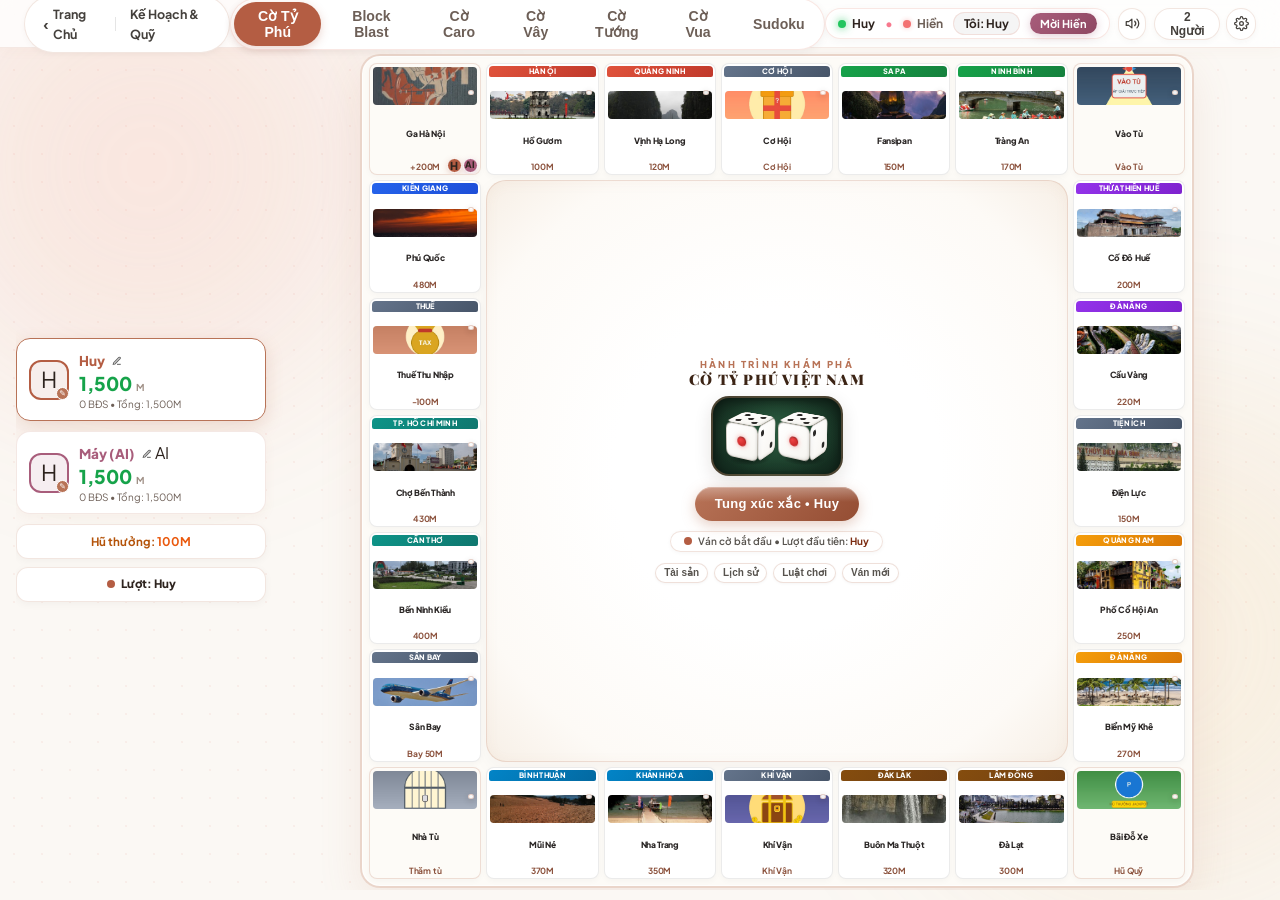
==== commit 2be0e7a7: "style: Comprehensive UI refinement across all games and pages - clean button themes, Vietnamese font" ====
--- a/games.html
+++ b/games.html
@@ -20,7 +20,7 @@
     <!-- Google Fonts -->
     <link rel="preconnect" href="https://fonts.googleapis.com">
     <link rel="preconnect" href="https://fonts.gstatic.com" crossorigin>
-    <link href="https://fonts.googleapis.com/css2?family=Playfair+Display:ital,wght@0,600;0,700;1,600&family=Plus+Jakarta+Sans:wght@400;500;600;700;800&display=swap" rel="stylesheet">
+    <link href="https://fonts.googleapis.com/css2?family=Be+Vietnam+Pro:wght@400;500;600;700;800&family=Playfair+Display:ital,wght@0,600;0,700;1,600&family=Plus+Jakarta+Sans:wght@400;500;600;700;800&display=swap" rel="stylesheet">
 
     <!-- CSS chung & CSS riêng cho Game -->
     <link rel="stylesheet" href="css/style.css?v=20261106">
@@ -395,9 +395,9 @@
                 <!-- Subnav: Chế độ đấu -->
                 <div class="caro-subnav-dock">
                     <div class="caro-mode-pills" role="tablist" aria-label="Chế độ chơi Cờ Caro">
-                        <button class="caro-mode-tab active" data-mode="p2p" type="button">Chơi Đối Kháng</button>
-                        <button class="caro-mode-tab" data-mode="ai" type="button">Đấu với AI</button>
-                        <button class="caro-mode-tab" data-mode="pass" type="button">Cùng 1 Máy</button>
+                        <button class="caro-mode-tab active" data-mode="ai" type="button">Đấu với AI</button>
+                        <button class="caro-mode-tab" data-mode="pass" type="button">Bạn Bè</button>
+                        <button class="caro-mode-tab" data-mode="p2p" type="button">Chơi Đối Kháng (P2P)</button>
                     </div>
 
                     <!-- Công cụ theo chế độ -->
@@ -461,7 +461,7 @@
                                 </div>
                                 <div class="score-vs-divider">VS</div>
                                 <div class="score-player-item">
-                                    <span class="score-player-name" id="caroPlayer2Name" style="color:#a85d7b;">Hiền</span>
+                                    <span class="score-player-name" id="caroPlayer2Name" style="color:#a85d7b;">Máy (AI)</span>
                                     <span class="score-number" id="caroScoreHien" style="color:#a85d7b;">0</span>
                                 </div>
                             </div>
@@ -491,9 +491,9 @@
                 <!-- Subnav: Chế độ đấu & Kích thước bàn cờ -->
                 <div class="go-subnav-dock">
                     <div class="go-mode-pills" role="tablist" aria-label="Chế độ chơi Cờ Vây">
-                        <button class="go-mode-tab active" data-mode="p2p" type="button">Chơi Đối Kháng</button>
-                        <button class="go-mode-tab" data-mode="ai" type="button">Đấu với AI</button>
-                        <button class="go-mode-tab" data-mode="pass" type="button">Cùng 1 Máy</button>
+                        <button class="go-mode-tab active" data-mode="ai" type="button">Đấu với AI</button>
+                        <button class="go-mode-tab" data-mode="pass" type="button">Bạn Bè</button>
+                        <button class="go-mode-tab" data-mode="p2p" type="button">Chơi Đối Kháng (P2P)</button>
                     </div>
 
                     <div class="go-size-pills" role="tablist" aria-label="Kích thước bàn cờ">
@@ -558,119 +558,114 @@
              VIEW 5: CỜ TƯỚNG (XIANGQI 9x10) ĐỐI KHÁNG & ĐẤU AI & P2P
              ======================================================== -->
         <div class="game-view-panel xiangqi-view-panel" id="viewXiangqi">
-            <!-- Subnav: Chế độ đấu & ELO -->
-            <div class="xiangqi-subnav-dock">
-                <div class="xiangqi-mode-pills" role="group" aria-label="Chế độ cờ tướng">
-                    <button class="xq-mode-tab active" data-mode="ai" type="button">Đấu với Máy (AI)</button>
-                    <button class="xq-mode-tab" data-mode="pass" type="button">Chơi Cùng Bạn Bè</button>
-                    <button class="xq-mode-tab" data-mode="p2p" type="button">Đối Kháng Online (P2P)</button>
-                </div>
-                <div class="xiangqi-elo-pills" id="xqEloSelectorGroup" role="group" aria-label="Độ khó ELO AI">
-                    <button class="xq-elo-tab active" data-elo="800" type="button">800 ELO</button>
-                    <button class="xq-elo-tab" data-elo="1200" type="button">1200 ELO</button>
-                    <button class="xq-elo-tab" data-elo="1600" type="button">1600 ELO</button>
-                    <button class="xq-elo-tab" data-elo="2000" type="button">2000+ ELO</button>
-                </div>
-                <div class="xiangqi-tools-group">
-                    <button class="xq-tool-btn" id="xqBtnUndo" type="button">Đi Lại</button>
-                    <button class="xq-tool-btn" id="xqBtnNewGame" type="button">Ván Mới</button>
-                </div>
-            </div>
-
-            <!-- Banner thông báo trạng thái -->
-            <div class="xq-notice-banner" id="xqNoticeBanner">Sẵn sàng! Lượt đi: Đỏ (Huy đi trước)</div>
-
-            <!-- Khung đấu chính -->
-            <div class="xiangqi-main-arena">
-                <!-- Bàn cờ gỗ hoàng gia 9x10 -->
+            <div class="xiangqi-arena-layout">
+                <!-- CỘT TRÁI: BÀN CỜ TRỌN KHUNG HÌNH -->
                 <div class="xiangqi-board-card">
+                    <div class="xiangqi-notice-banner" id="xqNoticeBanner">Sẵn sàng! Lượt đi: Đỏ (Huy đi trước)</div>
                     <div class="xiangqi-board-inner" id="xqBoardInner">
-                        <!-- Lưới đồ họa SVG chuẩn 9x10 -->
-                        <svg class="xiangqi-grid-svg" viewBox="0 0 400 450" xmlns="http://www.w3.org/2000/svg">
-                            <!-- Đường viền ngoài kép -->
-                            <rect x="5" y="5" width="390" height="440" fill="none" stroke="#7c2d12" stroke-width="3" rx="4"/>
-                            <rect x="12" y="12" width="376" height="426" fill="none" stroke="#a8715a" stroke-width="1.2"/>
-                            
-                            <!-- 10 Đường ngang -->
-                            <line x1="12" y1="12" x2="388" y2="12" stroke="#7c2d12" stroke-width="1.5"/>
-                            <line x1="12" y1="59.3" x2="388" y2="59.3" stroke="#a8715a" stroke-width="1"/>
-                            <line x1="12" y1="106.6" x2="388" y2="106.6" stroke="#a8715a" stroke-width="1"/>
-                            <line x1="12" y1="154" x2="388" y2="154" stroke="#a8715a" stroke-width="1"/>
-                            <line x1="12" y1="201.3" x2="388" y2="201.3" stroke="#7c2d12" stroke-width="1.5"/>
-                            
-                            <!-- Sông Sở Hà Hán Giới ở giữa -->
-                            <line x1="12" y1="248.6" x2="388" y2="248.6" stroke="#7c2d12" stroke-width="1.5"/>
-                            <line x1="12" y1="296" x2="388" y2="296" stroke="#a8715a" stroke-width="1"/>
-                            <line x1="12" y1="343.3" x2="388" y2="343.3" stroke="#a8715a" stroke-width="1"/>
-                            <line x1="12" y1="390.6" x2="388" y2="390.6" stroke="#a8715a" stroke-width="1"/>
-                            <line x1="12" y1="438" x2="388" y2="438" stroke="#7c2d12" stroke-width="1.5"/>
-
-                            <!-- 9 Đường dọc -->
-                            <line x1="12" y1="12" x2="12" y2="438" stroke="#7c2d12" stroke-width="1.5"/>
-                            <line x1="388" y1="12" x2="388" y2="438" stroke="#7c2d12" stroke-width="1.5"/>
-
-                            <!-- Nửa trên (Đen) -->
-                            <line x1="59" y1="12" x2="59" y2="201.3" stroke="#a8715a" stroke-width="1"/>
-                            <line x1="106" y1="12" x2="106" y2="201.3" stroke="#a8715a" stroke-width="1"/>
-                            <line x1="153" y1="12" x2="153" y2="201.3" stroke="#a8715a" stroke-width="1"/>
-                            <line x1="200" y1="12" x2="200" y2="201.3" stroke="#a8715a" stroke-width="1"/>
-                            <line x1="247" y1="12" x2="247" y2="201.3" stroke="#a8715a" stroke-width="1"/>
-                            <line x1="294" y1="12" x2="294" y2="201.3" stroke="#a8715a" stroke-width="1"/>
-                            <line x1="341" y1="12" x2="341" y2="201.3" stroke="#a8715a" stroke-width="1"/>
-
-                            <!-- Nửa dưới (Đỏ) -->
-                            <line x1="59" y1="248.6" x2="59" y2="438" stroke="#a8715a" stroke-width="1"/>
-                            <line x1="106" y1="248.6" x2="106" y2="438" stroke="#a8715a" stroke-width="1"/>
-                            <line x1="153" y1="248.6" x2="153" y2="438" stroke="#a8715a" stroke-width="1"/>
-                            <line x1="200" y1="248.6" x2="200" y2="438" stroke="#a8715a" stroke-width="1"/>
-                            <line x1="247" y1="248.6" x2="247" y2="438" stroke="#a8715a" stroke-width="1"/>
-                            <line x1="294" y1="248.6" x2="294" y2="438" stroke="#a8715a" stroke-width="1"/>
-                            <line x1="341" y1="248.6" x2="341" y2="438" stroke="#a8715a" stroke-width="1"/>
-
-                            <!-- Cung Tướng Đen -->
-                            <line x1="153" y1="12" x2="247" y2="106.6" stroke="#a8715a" stroke-width="1"/>
-                            <line x1="247" y1="12" x2="153" y2="106.6" stroke="#a8715a" stroke-width="1"/>
-
-                            <!-- Cung Tướng Đỏ -->
-                            <line x1="153" y1="343.3" x2="247" y2="438" stroke="#a8715a" stroke-width="1"/>
-                            <line x1="247" y1="343.3" x2="153" y2="438" stroke="#a8715a" stroke-width="1"/>
-
-                            <!-- Chữ Sông: Sở Hà Hán Giới -->
-                            <text x="100" y="230" font-family="'Playfair Display', serif" font-size="16" font-weight="700" fill="#9a3412" letter-spacing="6" opacity="0.85">楚 河</text>
-                            <text x="245" y="230" font-family="'Playfair Display', serif" font-size="16" font-weight="700" fill="#9a3412" letter-spacing="6" opacity="0.85">漢 界</text>
-                        </svg>
-
-                        <!-- Layer chứa quân cờ động & các điểm gợi ý -->
+                        <svg class="xiangqi-grid-svg" viewBox="0 0 540 600" xmlns="http://www.w3.org/2000/svg">
+    <defs>
+        <radialGradient id="xq_board_wood" cx="50%" cy="50%" r="70%">
+            <stop offset="0%" stop-color="#fff8ed"/>
+            <stop offset="60%" stop-color="#faeed7"/>
+            <stop offset="100%" stop-color="#f1dfbf"/>
+        </radialGradient>
+        <linearGradient id="xq_frame_wood" x1="0" y1="0" x2="1" y2="1">
+            <stop offset="0%" stop-color="#854d0e"/>
+            <stop offset="50%" stop-color="#451a03"/>
+            <stop offset="100%" stop-color="#270e02"/>
+        </linearGradient>
+    </defs>
+    <rect x="0" y="0" width="540" height="600" rx="12" fill="url(#xq_board_wood)" />
+    <rect x="23" y="23" width="494" height="554" rx="8" fill="none" stroke="#7c2d12" stroke-width="2.5" />
+    <rect x="29" y="29" width="482" height="542" rx="6" fill="none" stroke="#b45309" stroke-width="1.2" opacity="0.65" />
+    <line x1="35.00" y1="35.00" x2="505.00" y2="35.00" stroke="#7c2d12" stroke-width="2.2" stroke-linecap="round"/>
+    <line x1="35.00" y1="93.89" x2="505.00" y2="93.89" stroke="#9a3412" stroke-width="1.2" stroke-linecap="round"/>
+    <line x1="35.00" y1="152.78" x2="505.00" y2="152.78" stroke="#9a3412" stroke-width="1.2" stroke-linecap="round"/>
+    <line x1="35.00" y1="211.67" x2="505.00" y2="211.67" stroke="#9a3412" stroke-width="1.2" stroke-linecap="round"/>
+    <line x1="35.00" y1="270.56" x2="505.00" y2="270.56" stroke="#7c2d12" stroke-width="2.2" stroke-linecap="round"/>
+    <line x1="35.00" y1="329.44" x2="505.00" y2="329.44" stroke="#7c2d12" stroke-width="2.2" stroke-linecap="round"/>
+    <line x1="35.00" y1="388.33" x2="505.00" y2="388.33" stroke="#9a3412" stroke-width="1.2" stroke-linecap="round"/>
+    <line x1="35.00" y1="447.22" x2="505.00" y2="447.22" stroke="#9a3412" stroke-width="1.2" stroke-linecap="round"/>
+    <line x1="35.00" y1="506.11" x2="505.00" y2="506.11" stroke="#9a3412" stroke-width="1.2" stroke-linecap="round"/>
+    <line x1="35.00" y1="565.00" x2="505.00" y2="565.00" stroke="#7c2d12" stroke-width="2.2" stroke-linecap="round"/>
+    <line x1="35.00" y1="35.00" x2="35.00" y2="565.00" stroke="#7c2d12" stroke-width="2.2" stroke-linecap="round"/>
+    <line x1="505.00" y1="35.00" x2="505.00" y2="565.00" stroke="#7c2d12" stroke-width="2.2" stroke-linecap="round"/>
+    <line x1="93.75" y1="35.00" x2="93.75" y2="270.56" stroke="#9a3412" stroke-width="1.2" stroke-linecap="round"/>
+    <line x1="93.75" y1="329.44" x2="93.75" y2="565.00" stroke="#9a3412" stroke-width="1.2" stroke-linecap="round"/>
+    <line x1="152.50" y1="35.00" x2="152.50" y2="270.56" stroke="#9a3412" stroke-width="1.2" stroke-linecap="round"/>
+    <line x1="152.50" y1="329.44" x2="152.50" y2="565.00" stroke="#9a3412" stroke-width="1.2" stroke-linecap="round"/>
+    <line x1="211.25" y1="35.00" x2="211.25" y2="270.56" stroke="#9a3412" stroke-width="1.2" stroke-linecap="round"/>
+    <line x1="211.25" y1="329.44" x2="211.25" y2="565.00" stroke="#9a3412" stroke-width="1.2" stroke-linecap="round"/>
+    <line x1="270.00" y1="35.00" x2="270.00" y2="270.56" stroke="#9a3412" stroke-width="1.2" stroke-linecap="round"/>
+    <line x1="270.00" y1="329.44" x2="270.00" y2="565.00" stroke="#9a3412" stroke-width="1.2" stroke-linecap="round"/>
+    <line x1="328.75" y1="35.00" x2="328.75" y2="270.56" stroke="#9a3412" stroke-width="1.2" stroke-linecap="round"/>
+    <line x1="328.75" y1="329.44" x2="328.75" y2="565.00" stroke="#9a3412" stroke-width="1.2" stroke-linecap="round"/>
+    <line x1="387.50" y1="35.00" x2="387.50" y2="270.56" stroke="#9a3412" stroke-width="1.2" stroke-linecap="round"/>
+    <line x1="387.50" y1="329.44" x2="387.50" y2="565.00" stroke="#9a3412" stroke-width="1.2" stroke-linecap="round"/>
+    <line x1="446.25" y1="35.00" x2="446.25" y2="270.56" stroke="#9a3412" stroke-width="1.2" stroke-linecap="round"/>
+    <line x1="446.25" y1="329.44" x2="446.25" y2="565.00" stroke="#9a3412" stroke-width="1.2" stroke-linecap="round"/>
+    <line x1="211.25" y1="35.00" x2="328.75" y2="152.78" stroke="#9a3412" stroke-width="1.4" stroke-linecap="round"/>
+    <line x1="328.75" y1="35.00" x2="211.25" y2="152.78" stroke="#9a3412" stroke-width="1.4" stroke-linecap="round"/>
+    <line x1="211.25" y1="447.22" x2="328.75" y2="565.00" stroke="#9a3412" stroke-width="1.4" stroke-linecap="round"/>
+    <line x1="328.75" y1="447.22" x2="211.25" y2="565.00" stroke="#9a3412" stroke-width="1.4" stroke-linecap="round"/>
+    <path d="M 85.25 150.28 H 91.25 V 144.28 M 85.25 155.28 H 91.25 V 161.28 M 102.25 150.28 H 96.25 V 144.28 M 102.25 155.28 H 96.25 V 161.28 M 437.75 150.28 H 443.75 V 144.28 M 437.75 155.28 H 443.75 V 161.28 M 454.75 150.28 H 448.75 V 144.28 M 454.75 155.28 H 448.75 V 161.28 M 85.25 444.72 H 91.25 V 438.72 M 85.25 449.72 H 91.25 V 455.72 M 102.25 444.72 H 96.25 V 438.72 M 102.25 449.72 H 96.25 V 455.72 M 437.75 444.72 H 443.75 V 438.72 M 437.75 449.72 H 443.75 V 455.72 M 454.75 444.72 H 448.75 V 438.72 M 454.75 449.72 H 448.75 V 455.72 M 43.50 209.17 H 37.50 V 203.17 M 43.50 214.17 H 37.50 V 220.17 M 144.00 209.17 H 150.00 V 203.17 M 144.00 214.17 H 150.00 V 220.17 M 161.00 209.17 H 155.00 V 203.17 M 161.00 214.17 H 155.00 V 220.17 M 261.50 209.17 H 267.50 V 203.17 M 261.50 214.17 H 267.50 V 220.17 M 278.50 209.17 H 272.50 V 203.17 M 278.50 214.17 H 272.50 V 220.17 M 379.00 209.17 H 385.00 V 203.17 M 379.00 214.17 H 385.00 V 220.17 M 396.00 209.17 H 390.00 V 203.17 M 396.00 214.17 H 390.00 V 220.17 M 496.50 209.17 H 502.50 V 203.17 M 496.50 214.17 H 502.50 V 220.17 M 43.50 385.83 H 37.50 V 379.83 M 43.50 390.83 H 37.50 V 396.83 M 144.00 385.83 H 150.00 V 379.83 M 144.00 390.83 H 150.00 V 396.83 M 161.00 385.83 H 155.00 V 379.83 M 161.00 390.83 H 155.00 V 396.83 M 261.50 385.83 H 267.50 V 379.83 M 261.50 390.83 H 267.50 V 396.83 M 278.50 385.83 H 272.50 V 379.83 M 278.50 390.83 H 272.50 V 396.83 M 379.00 385.83 H 385.00 V 379.83 M 379.00 390.83 H 385.00 V 396.83 M 396.00 385.83 H 390.00 V 379.83 M 396.00 390.83 H 390.00 V 396.83 M 496.50 385.83 H 502.50 V 379.83 M 496.50 390.83 H 502.50 V 396.83" stroke="#9a3412" stroke-width="1.1" fill="none" opacity="0.75"/>
+    <text x="145" y="307.50" font-family="'KaiTi', 'STKaiti', 'BiauKai', 'Noto Serif SC', 'Playfair Display', serif" font-size="23" font-weight="900" fill="#7c2d12" letter-spacing="10" opacity="0.85" text-anchor="middle">楚 河</text>
+    <text x="395" y="307.50" font-family="'KaiTi', 'STKaiti', 'BiauKai', 'Noto Serif SC', 'Playfair Display', serif" font-size="23" font-weight="900" fill="#7c2d12" letter-spacing="10" opacity="0.85" text-anchor="middle">漢 界</text>
+</svg>
                         <div class="xiangqi-piece-layer" id="xqPieceLayer"></div>
                     </div>
                 </div>
 
-                <!-- Bảng trạng thái & Lịch sử nước cờ -->
+                <!-- CỘT PHẢI: BẢNG THÔNG TIN & ĐIỀU KHIỂN RỘNG RÃI -->
                 <div class="xiangqi-side-panel">
-                    <div class="xq-card xq-turn-status-card">
+                    <!-- 1. Bảng điều khiển chế độ & ELO -->
+                    <div class="xq-panel-card xq-controls-card">
+                        <div class="xq-card-header-title">Chế Độ & Độ Khó</div>
+                        <div class="xiangqi-mode-pills" role="group" aria-label="Chế độ cờ tướng">
+                            <button class="xq-mode-tab active" data-mode="ai" type="button">Đấu Máy (AI)</button>
+                            <button class="xq-mode-tab" data-mode="pass" type="button">Bạn Bè</button>
+                            <button class="xq-mode-tab" data-mode="p2p" type="button">Đối Kháng (P2P)</button>
+                        </div>
+                        <div class="xiangqi-elo-pills" id="xqEloSelectorGroup" role="group" aria-label="Độ khó ELO AI">
+                            <button class="xq-elo-tab active" data-elo="800" type="button">800</button>
+                            <button class="xq-elo-tab" data-elo="1200" type="button">1200</button>
+                            <button class="xq-elo-tab" data-elo="1600" type="button">1600</button>
+                            <button class="xq-elo-tab" data-elo="2000" type="button">2000+</button>
+                        </div>
+                        <div class="xiangqi-tools-group">
+                            <button class="xq-tool-btn" id="xqBtnUndo" type="button">Đi Lại</button>
+                            <button class="xq-tool-btn primary" id="xqBtnNewGame" type="button">Ván Mới</button>
+                        </div>
+                    </div>
+
+                    <!-- 2. Trạng thái người chơi & Tỷ số -->
+                    <div class="xq-panel-card xq-status-card">
                         <div class="xq-turn-indicator turn-red" id="xqTurnIndicator">
                             <span class="xq-turn-dot"></span>
                             <span class="xq-turn-text">Lượt đi: Đỏ (Huy)</span>
                         </div>
-                        <span class="xq-elo-badge" id="xqCurrentEloBadge">1200 ELO</span>
-                    </div>
-
-                    <div class="xq-card xq-score-board">
-                        <div class="xq-player-box">
-                            <div class="xq-player-name" style="color: #dc2626;">Đỏ (Huy)</div>
-                            <div class="xq-player-score" id="xqScoreRed">0</div>
-                            <div class="xq-captured-tray" id="xqCapturedBlack" title="Quân Đen bị Đỏ bắt"></div>
-                        </div>
-                        <div class="xq-vs-divider">VS</div>
-                        <div class="xq-player-box">
-                            <div class="xq-player-name" style="color: #0284c7;">Đen (AI / Hiền)</div>
-                            <div class="xq-player-score" id="xqScoreBlack">0</div>
-                            <div class="xq-captured-tray" id="xqCapturedRed" title="Quân Đỏ bị Đen bắt"></div>
-                        </div>
-                    </div>
-
-                    <div class="xq-card xq-log-card">
-                        <div class="xq-log-title">Nhật Ký Nước Cờ</div>
+                        <div class="xq-score-board">
+                            <div class="xq-player-box red">
+                                <div class="xq-player-label">Đỏ (Huy)</div>
+                                <div class="xq-player-score" id="xqScoreRed">0</div>
+                                <div class="xq-captured-tray" id="xqCapturedBlack" title="Quân Đen bị Đỏ bắt"></div>
+                            </div>
+                            <div class="xq-vs-divider">VS</div>
+                            <div class="xq-player-box black">
+                                <div class="xq-player-label" id="xqBlackPlayerLabel">Đen (Máy AI)</div>
+                                <div class="xq-player-score" id="xqScoreBlack">0</div>
+                                <div class="xq-captured-tray" id="xqCapturedRed" title="Quân Đỏ bị Đen bắt"></div>
+                            </div>
+                        </div>
+                    </div>
+
+                    <!-- 3. Nhật ký nước cờ -->
+                    <div class="xq-panel-card xq-log-card">
+                        <div class="xq-card-header-title">
+                            <span>Nhật Ký Nước Cờ</span>
+                            <span class="xq-elo-badge" id="xqCurrentEloBadge">1200 ELO</span>
+                        </div>
                         <div class="xq-moves-log" id="xqMovesLog">
                             <div class="xq-log-empty">Chưa có nước đi nào</div>
                         </div>
@@ -683,34 +678,38 @@
              VIEW 6: CỜ VUA (INTERNATIONAL CHESS) ĐỐI KHÁNG & ĐẤU AI & P2P
              ======================================================== -->
         <div class="game-view-panel chess-view-panel" id="viewChess">
-            <div class="chess-subnav-dock">
-                <div class="chess-mode-pills" role="group" aria-label="Chế độ cờ vua">
-                    <button class="chess-mode-tab active" data-mode="ai" type="button">Đấu với Máy (AI)</button>
-                    <button class="chess-mode-tab" data-mode="pass" type="button">Chơi Cùng Bạn Bè</button>
-                    <button class="chess-mode-tab" data-mode="p2p" type="button">Đối Kháng Online (P2P)</button>
-                </div>
-                <div class="chess-elo-pills" id="chessEloSelectorGroup" role="group" aria-label="Độ khó ELO AI">
-                    <button class="chess-elo-tab" data-elo="800" type="button">800 ELO</button>
-                    <button class="chess-elo-tab active" data-elo="1200" type="button">1200 ELO</button>
-                    <button class="chess-elo-tab" data-elo="1600" type="button">1600 ELO</button>
-                    <button class="chess-elo-tab" data-elo="2000" type="button">2000+ ELO</button>
-                </div>
-                <div class="chess-subnav-actions">
-                    <button class="chess-action-btn" id="chessBtnFlip" type="button">Lật Bàn</button>
-                    <button class="chess-action-btn" id="chessBtnUndo" type="button">Đi Lại</button>
-                    <button class="chess-action-btn" id="chessBtnNewGame" type="button">Ván Mới</button>
-                </div>
-            </div>
-
-            <div class="chess-notice-banner" id="chessNoticeBanner"></div>
-
             <div class="chess-arena-layout">
+                <!-- CỘT TRÁI: BÀN CỜ VUA TRỌN KHUNG HÌNH -->
                 <div class="chess-board-card">
+                    <div class="chess-notice-banner" id="chessNoticeBanner"></div>
                     <div class="chess-board-wrapper" id="chessBoardGrid"></div>
                 </div>
 
+                <!-- CỘT PHẢI: BẢNG THÔNG TIN & ĐIỀU KHIỂN RỘNG RÃI -->
                 <div class="chess-sidebar">
-                    <div class="chess-status-card">
+                    <!-- 1. Bảng điều khiển chế độ & ELO -->
+                    <div class="chess-card-box chess-controls-card">
+                        <div class="chess-card-title">Chế Độ & Độ Khó</div>
+                        <div class="chess-mode-pills" role="group" aria-label="Chế độ cờ vua">
+                            <button class="chess-mode-tab active" data-mode="ai" type="button">Đấu Máy (AI)</button>
+                            <button class="chess-mode-tab" data-mode="pass" type="button">Bạn Bè</button>
+                            <button class="chess-mode-tab" data-mode="p2p" type="button">Đối Kháng (P2P)</button>
+                        </div>
+                        <div class="chess-elo-pills" id="chessEloSelectorGroup" role="group" aria-label="Độ khó ELO AI">
+                            <button class="chess-elo-tab" data-elo="800" type="button">800</button>
+                            <button class="chess-elo-tab active" data-elo="1200" type="button">1200</button>
+                            <button class="chess-elo-tab" data-elo="1600" type="button">1600</button>
+                            <button class="chess-elo-tab" data-elo="2000" type="button">2000+</button>
+                        </div>
+                        <div class="chess-subnav-actions">
+                            <button class="chess-action-btn" id="chessBtnFlip" type="button">Lật Bàn</button>
+                            <button class="chess-action-btn" id="chessBtnUndo" type="button">Đi Lại</button>
+                            <button class="chess-action-btn primary" id="chessBtnNewGame" type="button">Ván Mới</button>
+                        </div>
+                    </div>
+
+                    <!-- 2. Trạng thái lượt đi & Khay quân bị bắt -->
+                    <div class="chess-card-box">
                         <div class="chess-turn-header">
                             <div class="chess-turn-badge white" id="chessTurnBadge">
                                 <span class="chess-turn-dot"></span>
@@ -729,8 +728,9 @@
                         </div>
                     </div>
 
-                    <div class="chess-history-card">
-                        <div class="chess-history-title">
+                    <!-- 3. Nhật ký nước cờ FIDE -->
+                    <div class="chess-card-box">
+                        <div class="chess-card-title">
                             <span>Nhật Ký Nước Cờ</span>
                             <small style="color:#a8a29e;font-weight:600;">Chuẩn FIDE</small>
                         </div>
@@ -755,61 +755,69 @@
              VIEW 7: TRÒ CHƠI SUDOKU CỔ ĐIỂN VINTAGE LUXURY
              ======================================================== -->
         <div class="game-view-panel sudoku-view-panel" id="viewSudoku">
-            <div class="sudoku-subnav-dock">
-                <div class="sudoku-diff-pills" role="group" aria-label="Độ khó Sudoku">
-                    <button class="sudoku-diff-tab active" data-diff="easy" type="button">Dễ</button>
-                    <button class="sudoku-diff-tab" data-diff="medium" type="button">Vừa</button>
-                    <button class="sudoku-diff-tab" data-diff="hard" type="button">Khó</button>
-                    <button class="sudoku-diff-tab" data-diff="expert" type="button">Chuyên Gia</button>
-                </div>
-                <div class="sudoku-stats-bar">
-                    <div class="sudoku-stat-pill" title="Thời gian chơi">
-                        <span>⏱️</span>
-                        <span id="sudokuTimerDisplay">00:00</span>
-                    </div>
-                    <div class="sudoku-stat-pill mistakes" title="Số lần điền sai">
-                        <span>⚠️</span>
-                        <span id="sudokuMistakesDisplay">Lỗi: 0/3</span>
-                    </div>
-                    <button class="sudoku-action-btn" id="sudokuBtnNewGame" type="button">Ván Mới</button>
-                </div>
-            </div>
-
-            <div class="sudoku-notice-banner" id="sudokuNoticeBanner"></div>
-
-            <div class="sudoku-arena-card">
-                <div class="sudoku-board-grid" id="sudokuBoardGrid"></div>
-
-                <div class="sudoku-controls">
-                    <div class="sudoku-tools-row">
-                        <button class="sudoku-tool-btn" id="sudokuBtnUndo" type="button">
-                            <span class="sudoku-tool-icon">↩</span>
-                            <span>Hoàn Tác</span>
-                        </button>
-                        <button class="sudoku-tool-btn" id="sudokuBtnErase" type="button">
-                            <span class="sudoku-tool-icon">⌫</span>
-                            <span>Xóa</span>
-                        </button>
-                        <button class="sudoku-tool-btn" id="sudokuBtnPencil" type="button">
-                            <span class="sudoku-tool-icon">✏️</span>
-                            <span>Ghi Chú</span>
-                        </button>
-                        <button class="sudoku-tool-btn" id="sudokuBtnHint" type="button">
-                            <span class="sudoku-tool-icon">💡</span>
-                            <span>Gợi Ý</span>
-                        </button>
-                    </div>
-
-                    <div class="sudoku-numpad">
-                        <button class="sudoku-num-btn" data-num="1" type="button">1</button>
-                        <button class="sudoku-num-btn" data-num="2" type="button">2</button>
-                        <button class="sudoku-num-btn" data-num="3" type="button">3</button>
-                        <button class="sudoku-num-btn" data-num="4" type="button">4</button>
-                        <button class="sudoku-num-btn" data-num="5" type="button">5</button>
-                        <button class="sudoku-num-btn" data-num="6" type="button">6</button>
-                        <button class="sudoku-num-btn" data-num="7" type="button">7</button>
-                        <button class="sudoku-num-btn" data-num="8" type="button">8</button>
-                        <button class="sudoku-num-btn" data-num="9" type="button">9</button>
+            <div class="sudoku-arena-layout">
+                <!-- CỘT TRÁI: BÀN CỜ SUDOKU TRỌN KHUNG HÌNH -->
+                <div class="sudoku-board-card">
+                    <div class="sudoku-notice-banner" id="sudokuNoticeBanner"></div>
+                    <div class="sudoku-board-grid" id="sudokuBoardGrid">
+                        <!-- 81 ô Sudoku tạo bởi JS -->
+                    </div>
+                </div>
+
+                <!-- CỘT PHẢI: BẢNG THÔNG TIN & ĐIỀU KHIỂN RỘNG RÃI -->
+                <div class="sudoku-sidebar">
+                    <!-- 1. Mức độ & Ván mới -->
+                    <div class="sudoku-card-box">
+                        <div class="sudoku-card-title">Mức Độ Thử Thách</div>
+                        <div class="sudoku-diff-pills" role="group" aria-label="Độ khó Sudoku">
+                            <button class="sudoku-diff-tab active" data-diff="easy" type="button">Dễ</button>
+                            <button class="sudoku-diff-tab" data-diff="medium" type="button">Vừa</button>
+                            <button class="sudoku-diff-tab" data-diff="hard" type="button">Khó</button>
+                            <button class="sudoku-diff-tab" data-diff="expert" type="button">Chuyên Gia</button>
+                        </div>
+                        <button class="sudoku-action-btn" id="sudokuBtnNewGame" type="button">Ván Mới</button>
+                    </div>
+
+                    <!-- 2. Thông tin ván chơi (Thời gian & Lỗi sai) -->
+                    <div class="sudoku-card-box">
+                        <div class="sudoku-card-title">Thông Tin Ván Đấu</div>
+                        <div class="sudoku-stats-row">
+                            <div class="sudoku-stat-pill">
+                                <span class="sudoku-stat-label">Thời Gian</span>
+                                <span class="sudoku-stat-value" id="sudokuTimerDisplay">00:00</span>
+                            </div>
+                            <div class="sudoku-stat-pill mistakes">
+                                <span class="sudoku-stat-label">Lỗi Sai</span>
+                                <span class="sudoku-stat-value" id="sudokuMistakesDisplay">0/3</span>
+                            </div>
+                        </div>
+                    </div>
+
+                    <!-- 3. Công cụ thao tác (Không dùng icon) -->
+                    <div class="sudoku-card-box">
+                        <div class="sudoku-card-title">Công Cụ Hỗ Trợ</div>
+                        <div class="sudoku-tools-grid">
+                            <button class="sudoku-tool-btn" id="sudokuBtnPencil" type="button">Ghi Chú</button>
+                            <button class="sudoku-tool-btn" id="sudokuBtnErase" type="button">Xóa</button>
+                            <button class="sudoku-tool-btn" id="sudokuBtnUndo" type="button">Hoàn Tác</button>
+                            <button class="sudoku-tool-btn" id="sudokuBtnHint" type="button">Gợi Ý</button>
+                        </div>
+                    </div>
+
+                    <!-- 4. Bàn phím số Numpad 3x3 -->
+                    <div class="sudoku-card-box">
+                        <div class="sudoku-card-title">Bàn Phím Số</div>
+                        <div class="sudoku-numpad-grid">
+                            <button class="sudoku-num-btn" data-num="1" type="button">1</button>
+                            <button class="sudoku-num-btn" data-num="2" type="button">2</button>
+                            <button class="sudoku-num-btn" data-num="3" type="button">3</button>
+                            <button class="sudoku-num-btn" data-num="4" type="button">4</button>
+                            <button class="sudoku-num-btn" data-num="5" type="button">5</button>
+                            <button class="sudoku-num-btn" data-num="6" type="button">6</button>
+                            <button class="sudoku-num-btn" data-num="7" type="button">7</button>
+                            <button class="sudoku-num-btn" data-num="8" type="button">8</button>
+                            <button class="sudoku-num-btn" data-num="9" type="button">9</button>
+                        </div>
                     </div>
                 </div>
             </div>
@@ -1141,7 +1149,11 @@
     <div class="game-modal-overlay" id="modalPassport" aria-hidden="true">
         <div class="game-modal-card passport-card">
             <div class="passport-cover-header">
-                <span class="passport-emblem">📊</span>
+                <span class="passport-emblem">
+                    <svg width="28" height="28" viewBox="0 0 24 24" fill="none" stroke="#d97706" stroke-width="2" stroke-linecap="round" stroke-linejoin="round">
+                        <path d="M3 21h18"></path><path d="M5 21V7l7-4 7 4v14"></path><path d="M9 10a2 2 0 0 1 2-2h2a2 2 0 0 1 2 2v11H9z"></path>
+                    </svg>
+                </span>
                 <h3 class="game-modal-title">Danh Mục Bất Động Sản & Tài Sản</h3>
                 <span class="passport-sub" id="portfolioSubTitle">Thống kê tài sản người chơi</span>
             </div>
--- a/css/style.css
+++ b/css/style.css
@@ -20,7 +20,7 @@
     --shadow-soft: 0 6px 24px rgba(45, 35, 30, 0.05);
     --shadow-hover: 0 16px 40px rgba(45, 35, 30, 0.1);
     --font-serif: 'Playfair Display', Georgia, serif;
-    --font-sans: 'Plus Jakarta Sans', -apple-system, BlinkMacSystemFont, "Segoe UI", Roboto, sans-serif;
+    --font-sans: 'Plus Jakarta Sans', 'Be Vietnam Pro', system-ui, -apple-system, BlinkMacSystemFont, 'Segoe UI', Roboto, sans-serif;
     --radius-md: 18px;
     --radius-lg: 24px;
     --clock-card-bg: linear-gradient(135deg, rgba(255, 253, 250, 0.96) 0%, rgba(254, 246, 239, 0.94) 100%);
@@ -46,7 +46,7 @@
     --shadow-soft: 0 6px 24px rgba(45, 25, 35, 0.05);
     --shadow-hover: 0 16px 40px rgba(45, 25, 35, 0.1);
     --font-serif: 'Playfair Display', Georgia, serif;
-    --font-sans: 'Plus Jakarta Sans', -apple-system, BlinkMacSystemFont, "Segoe UI", Roboto, sans-serif;
+    --font-sans: 'Plus Jakarta Sans', 'Be Vietnam Pro', system-ui, -apple-system, BlinkMacSystemFont, 'Segoe UI', Roboto, sans-serif;
     --radius-md: 18px;
     --radius-lg: 24px;
     --clock-card-bg: linear-gradient(135deg, rgba(255, 252, 253, 0.96) 0%, rgba(253, 244, 246, 0.94) 100%);
@@ -72,7 +72,7 @@
     --shadow-soft: 0 6px 24px rgba(0, 0, 0, 0.35);
     --shadow-hover: 0 16px 40px rgba(0, 0, 0, 0.55);
     --font-serif: 'Playfair Display', Georgia, serif;
-    --font-sans: 'Plus Jakarta Sans', -apple-system, BlinkMacSystemFont, "Segoe UI", Roboto, sans-serif;
+    --font-sans: 'Plus Jakarta Sans', 'Be Vietnam Pro', system-ui, -apple-system, BlinkMacSystemFont, 'Segoe UI', Roboto, sans-serif;
     --radius-md: 18px;
     --radius-lg: 24px;
     --clock-card-bg: linear-gradient(135deg, rgba(28, 34, 58, 0.96) 0%, rgba(22, 27, 46, 0.94) 100%);
@@ -98,7 +98,7 @@
     --shadow-soft: 0 6px 24px rgba(45, 35, 20, 0.05);
     --shadow-hover: 0 16px 40px rgba(45, 35, 20, 0.1);
     --font-serif: 'Playfair Display', Georgia, serif;
-    --font-sans: 'Plus Jakarta Sans', -apple-system, BlinkMacSystemFont, "Segoe UI", Roboto, sans-serif;
+    --font-sans: 'Plus Jakarta Sans', 'Be Vietnam Pro', system-ui, -apple-system, BlinkMacSystemFont, 'Segoe UI', Roboto, sans-serif;
     --radius-md: 18px;
     --radius-lg: 24px;
     --clock-card-bg: linear-gradient(135deg, rgba(255, 252, 248, 0.96) 0%, rgba(253, 246, 237, 0.94) 100%);
@@ -124,7 +124,7 @@
     --shadow-soft: 0 6px 24px rgba(45, 20, 35, 0.05);
     --shadow-hover: 0 16px 40px rgba(45, 20, 35, 0.1);
     --font-serif: 'Playfair Display', Georgia, serif;
-    --font-sans: 'Plus Jakarta Sans', -apple-system, BlinkMacSystemFont, "Segoe UI", Roboto, sans-serif;
+    --font-sans: 'Plus Jakarta Sans', 'Be Vietnam Pro', system-ui, -apple-system, BlinkMacSystemFont, 'Segoe UI', Roboto, sans-serif;
     --radius-md: 18px;
     --radius-lg: 24px;
     --clock-card-bg: linear-gradient(135deg, rgba(255, 252, 254, 0.96) 0%, rgba(254, 244, 249, 0.94) 100%);
@@ -150,7 +150,7 @@
     --shadow-soft: 0 6px 24px rgba(20, 40, 45, 0.05);
     --shadow-hover: 0 16px 40px rgba(20, 40, 45, 0.1);
     --font-serif: 'Playfair Display', Georgia, serif;
-    --font-sans: 'Plus Jakarta Sans', -apple-system, BlinkMacSystemFont, "Segoe UI", Roboto, sans-serif;
+    --font-sans: 'Plus Jakarta Sans', 'Be Vietnam Pro', system-ui, -apple-system, BlinkMacSystemFont, 'Segoe UI', Roboto, sans-serif;
     --radius-md: 18px;
     --radius-lg: 24px;
     --clock-card-bg: linear-gradient(135deg, rgba(252, 255, 255, 0.96) 0%, rgba(242, 250, 250, 0.94) 100%);
@@ -176,7 +176,7 @@
     --shadow-soft: 0 6px 24px rgba(25, 45, 20, 0.05);
     --shadow-hover: 0 16px 40px rgba(25, 45, 20, 0.1);
     --font-serif: 'Playfair Display', Georgia, serif;
-    --font-sans: 'Plus Jakarta Sans', -apple-system, BlinkMacSystemFont, "Segoe UI", Roboto, sans-serif;
+    --font-sans: 'Plus Jakarta Sans', 'Be Vietnam Pro', system-ui, -apple-system, BlinkMacSystemFont, 'Segoe UI', Roboto, sans-serif;
     --radius-md: 18px;
     --radius-lg: 24px;
     --clock-card-bg: linear-gradient(135deg, rgba(253, 255, 251, 0.96) 0%, rgba(245, 250, 241, 0.94) 100%);
@@ -202,7 +202,7 @@
     --shadow-soft: 0 6px 24px rgba(45, 20, 25, 0.05);
     --shadow-hover: 0 16px 40px rgba(45, 20, 25, 0.1);
     --font-serif: 'Playfair Display', Georgia, serif;
-    --font-sans: 'Plus Jakarta Sans', -apple-system, BlinkMacSystemFont, "Segoe UI", Roboto, sans-serif;
+    --font-sans: 'Plus Jakarta Sans', 'Be Vietnam Pro', system-ui, -apple-system, BlinkMacSystemFont, 'Segoe UI', Roboto, sans-serif;
     --radius-md: 18px;
     --radius-lg: 24px;
     --clock-card-bg: linear-gradient(135deg, rgba(255, 252, 253, 0.96) 0%, rgba(254, 243, 246, 0.94) 100%);
@@ -228,7 +228,7 @@
     --shadow-soft: 0 6px 24px rgba(45, 30, 20, 0.05);
     --shadow-hover: 0 16px 40px rgba(45, 30, 20, 0.1);
     --font-serif: 'Playfair Display', Georgia, serif;
-    --font-sans: 'Plus Jakarta Sans', -apple-system, BlinkMacSystemFont, "Segoe UI", Roboto, sans-serif;
+    --font-sans: 'Plus Jakarta Sans', 'Be Vietnam Pro', system-ui, -apple-system, BlinkMacSystemFont, 'Segoe UI', Roboto, sans-serif;
     --radius-md: 18px;
     --radius-lg: 24px;
     --clock-card-bg: linear-gradient(135deg, rgba(255, 253, 250, 0.96) 0%, rgba(251, 245, 238, 0.94) 100%);
@@ -254,7 +254,7 @@
     --shadow-soft: 0 6px 24px rgba(35, 20, 45, 0.05);
     --shadow-hover: 0 16px 40px rgba(35, 20, 45, 0.1);
     --font-serif: 'Playfair Display', Georgia, serif;
-    --font-sans: 'Plus Jakarta Sans', -apple-system, BlinkMacSystemFont, "Segoe UI", Roboto, sans-serif;
+    --font-sans: 'Plus Jakarta Sans', 'Be Vietnam Pro', system-ui, -apple-system, BlinkMacSystemFont, 'Segoe UI', Roboto, sans-serif;
     --radius-md: 18px;
     --radius-lg: 24px;
     --clock-card-bg: linear-gradient(135deg, rgba(254, 252, 255, 0.96) 0%, rgba(248, 244, 253, 0.94) 100%);
@@ -280,7 +280,7 @@
     --shadow-soft: 0 6px 24px rgba(45, 25, 20, 0.05);
     --shadow-hover: 0 16px 40px rgba(45, 25, 20, 0.1);
     --font-serif: 'Playfair Display', Georgia, serif;
-    --font-sans: 'Plus Jakarta Sans', -apple-system, BlinkMacSystemFont, "Segoe UI", Roboto, sans-serif;
+    --font-sans: 'Plus Jakarta Sans', 'Be Vietnam Pro', system-ui, -apple-system, BlinkMacSystemFont, 'Segoe UI', Roboto, sans-serif;
     --radius-md: 18px;
     --radius-lg: 24px;
     --clock-card-bg: linear-gradient(135deg, rgba(255, 253, 251, 0.96) 0%, rgba(255, 247, 242, 0.94) 100%);
@@ -306,7 +306,7 @@
     --shadow-soft: 0 6px 24px rgba(0, 0, 0, 0.35);
     --shadow-hover: 0 16px 40px rgba(0, 0, 0, 0.55);
     --font-serif: 'Playfair Display', Georgia, serif;
-    --font-sans: 'Plus Jakarta Sans', -apple-system, BlinkMacSystemFont, "Segoe UI", Roboto, sans-serif;
+    --font-sans: 'Plus Jakarta Sans', 'Be Vietnam Pro', system-ui, -apple-system, BlinkMacSystemFont, 'Segoe UI', Roboto, sans-serif;
     --radius-md: 18px;
     --radius-lg: 24px;
     --clock-card-bg: linear-gradient(135deg, rgba(17, 29, 49, 0.96) 0%, rgba(13, 22, 38, 0.94) 100%);
--- a/css/games.css
+++ b/css/games.css
@@ -4185,3 +4185,66 @@
     transform: translateZ(0);
     backface-visibility: hidden;
 }
+
+/* TỐI ƯU HÓA NÚT MODAL & BỎ HOÀN TOÀN VIỀN ĐEN NATIVE BROWSER */
+.modal-btn-cancel,
+.modal-btn-close,
+#btnCaroModalCancel,
+#btnGoConfirmCancel {
+    min-width: 120px !important;
+    padding: 10px 22px !important;
+    border-radius: 999px !important;
+    background: #fcfaf7 !important;
+    border: 1.5px solid rgba(184, 115, 87, 0.35) !important;
+    color: #78350f !important;
+    font-family: var(--font-sans, inherit) !important;
+    font-size: 13.5px !important;
+    font-weight: 700 !important;
+    cursor: pointer !important;
+    outline: none !important;
+    box-shadow: 0 1px 3px rgba(0, 0, 0, 0.04) !important;
+    transition: all 0.2s ease !important;
+    display: inline-flex !important;
+    align-items: center !important;
+    justify-content: center !important;
+}
+
+.modal-btn-cancel:hover,
+.modal-btn-close:hover,
+#btnCaroModalCancel:hover,
+#btnGoConfirmCancel:hover {
+    background: #fdf4eb !important;
+    border-color: #b87357 !important;
+    color: #451a03 !important;
+    transform: translateY(-1px) !important;
+    box-shadow: 0 3px 10px rgba(184, 115, 87, 0.15) !important;
+}
+
+.modal-btn-confirm,
+#btnCaroModalOk,
+#btnGoConfirmOk {
+    min-width: 120px !important;
+    padding: 10px 24px !important;
+    border-radius: 999px !important;
+    background: linear-gradient(135deg, #b87357 0%, #96533c 100%) !important;
+    color: #ffffff !important;
+    font-family: var(--font-sans, inherit) !important;
+    font-size: 13.5px !important;
+    font-weight: 700 !important;
+    border: none !important;
+    cursor: pointer !important;
+    outline: none !important;
+    box-shadow: 0 4px 14px rgba(184, 115, 87, 0.35) !important;
+    transition: all 0.2s ease !important;
+    display: inline-flex !important;
+    align-items: center !important;
+    justify-content: center !important;
+}
+
+.modal-btn-confirm:hover,
+#btnCaroModalOk:hover,
+#btnGoConfirmOk:hover {
+    background: linear-gradient(135deg, #c47c5f 0%, #a45a42 100%) !important;
+    transform: translateY(-1.5px) !important;
+    box-shadow: 0 6px 18px rgba(184, 115, 87, 0.45) !important;
+}
--- a/css/xiangqi.css
+++ b/css/xiangqi.css
@@ -1,5 +1,6 @@
 /* ========================================================
    CỜ TƯỚNG (XIANGQI) LUXURY STYLES - HUY & HIỀN EDITION
+   Layout: Bàn cờ trọn khung hình + Thông tin & Điều khiển bên cạnh
    ======================================================== */
 
 .xiangqi-view-panel {
@@ -7,9 +8,9 @@
     flex-direction: column;
     align-items: center;
     width: 100%;
-    max-width: 1200px;
+    max-width: 1440px;
     margin: 0 auto;
-    padding: 10px 16px 40px;
+    padding: 28px 16px 44px;
     box-sizing: border-box;
 }
 
@@ -17,384 +18,438 @@
     display: flex;
 }
 
-/* SUBNAV DOCK CỦA CỜ TƯỚNG */
-.xiangqi-subnav-dock {
-    display: flex;
-    flex-wrap: wrap;
+/* KHUNG ĐẤU CHÍNH: 2 CỘT (BÀN CỜ BÊN TRÁI + SIDEBAR BÊN PHẢI) */
+.xiangqi-arena-layout {
+    display: flex;
+    flex-direction: row;
+    align-items: flex-start;
+    justify-content: center;
+    gap: 32px;
+    width: 100%;
+    max-width: 1360px;
+    margin: 0 auto;
+}
+
+/* CỘT TRÁI: BÀN CỜ GỖ HOÀNG GIA TRỌN KHUNG HÌNH */
+.xiangqi-board-card {
+    flex: 0 0 auto;
+    display: flex;
+    flex-direction: column;
+    align-items: center;
+    background: #fdfaf5;
+    padding: 18px;
+    border-radius: 24px;
+    box-shadow: 0 16px 48px rgba(45, 26, 18, 0.14), 0 2px 8px rgba(0, 0, 0, 0.04);
+    border: 2px solid rgba(184, 115, 87, 0.28);
+    position: relative;
+    user-select: none;
+    -webkit-user-select: none;
+}
+
+/* THÔNG BÁO CHIẾU TƯỚNG / KẾT QUẢ VÁN */
+.xiangqi-notice-banner {
+    width: 100%;
+    padding: 8px 16px;
+    margin-bottom: 12px;
+    border-radius: 12px;
+    text-align: center;
+    font-size: 13px;
+    font-weight: 700;
+    box-sizing: border-box;
+    background: #fdfaf5;
+    color: #7c2d12;
+    border: 1px solid rgba(184, 115, 87, 0.3);
+    box-shadow: 0 2px 8px rgba(133, 77, 14, 0.08);
+}
+
+.xiangqi-notice-banner.check {
+    background: #fef2f2;
+    color: #dc2626;
+    border-color: #fca5a5;
+    box-shadow: 0 4px 12px rgba(220, 38, 38, 0.15);
+    animation: xqPulse 1s infinite alternate;
+}
+
+.xiangqi-notice-banner.win {
+    background: #f0fdf4;
+    color: #16a34a;
+    border-color: #86efac;
+    box-shadow: 0 4px 12px rgba(22, 163, 74, 0.15);
+}
+
+@keyframes xqPulse {
+    from { transform: scale(0.99); }
+    to { transform: scale(1.01); }
+}
+
+/* BÀN CỜ 9x10 TỶ LỆ CHUẨN TỰ CO GIÃN THEO VIEWPORT */
+.xiangqi-board-inner {
+    position: relative;
+    width: min(76vh * 0.9, 580px);
+    height: min(76vh, 644px);
+    aspect-ratio: 9 / 10;
+    background: #f8efe1;
+    border: 3px solid #7c2d12;
+    border-radius: 12px;
+    box-shadow: inset 0 0 24px rgba(124, 45, 18, 0.18), 0 8px 24px rgba(0, 0, 0, 0.1);
+    overflow: visible;
+}
+
+/* LƯỚI KẺ SVG CHUẨN XÁC */
+.xiangqi-grid-svg {
+    position: absolute;
+    inset: 0;
+    width: 100%;
+    height: 100%;
+    pointer-events: none;
+}
+
+/* LỚP CHỨA QUÂN CỜ */
+.xiangqi-piece-layer {
+    position: absolute;
+    inset: 0;
+    width: 100%;
+    height: 100%;
+}
+
+/* TỪNG QUÂN CỜ TƯỚNG 3D BẠCH NGỌC & MUN ĐEN HOÀNG GIA */
+.xq-piece {
+    position: absolute;
+    width: min(8.6vh * 0.9, 54px);
+    height: min(8.6vh * 0.9, 54px);
+    transform: translate(-50%, -50%);
+    cursor: pointer;
+    border-radius: 50%;
+    display: flex;
+    align-items: center;
+    justify-content: center;
+    transition: transform 0.18s cubic-bezier(0.34, 1.56, 0.64, 1), filter 0.15s ease;
+    z-index: 5;
+}
+
+.xq-piece svg {
+    width: 100%;
+    height: 100%;
+    display: block;
+}
+
+.xq-piece:hover {
+    transform: translate(-50%, -50%) scale(1.1);
+    z-index: 10;
+}
+
+.xq-piece.selected {
+    transform: translate(-50%, -50%) scale(1.18) translateY(-4px);
+    filter: drop-shadow(0 10px 18px rgba(217, 119, 6, 0.5));
+    z-index: 15;
+}
+
+.xq-piece.last-move::after {
+    content: '';
+    position: absolute;
+    inset: -4px;
+    border: 2px dashed #f59e0b;
+    border-radius: 50%;
+    animation: xqLastMoveSpin 12s linear infinite;
+    pointer-events: none;
+}
+
+@keyframes xqLastMoveSpin {
+    from { transform: rotate(0deg); }
+    to { transform: rotate(360deg); }
+}
+
+/* ĐIỂM GỢI Ý ĐI CỜ */
+.xq-dest-dot {
+    position: absolute;
+    width: 18px;
+    height: 18px;
+    transform: translate(-50%, -50%);
+    border-radius: 50%;
+    background: radial-gradient(circle, #f59e0b 0%, rgba(245, 158, 11, 0.5) 60%, transparent 100%);
+    box-shadow: 0 0 8px rgba(245, 158, 11, 0.6);
+    cursor: pointer;
+    z-index: 6;
+    transition: transform 0.15s ease;
+}
+
+.xq-dest-dot:hover {
+    transform: translate(-50%, -50%) scale(1.35);
+}
+
+/* ĐIỂM GỢI Ý ĂN QUÂN (TARGET CROSSHAIR) */
+.xq-dest-capture {
+    position: absolute;
+    width: min(8.6vh * 0.9 + 8px, 62px);
+    height: min(8.6vh * 0.9 + 8px, 62px);
+    transform: translate(-50%, -50%);
+    border-radius: 50%;
+    border: 3px solid rgba(220, 38, 38, 0.85);
+    box-shadow: 0 0 12px rgba(220, 38, 38, 0.45);
+    cursor: pointer;
+    z-index: 7;
+    animation: xqCapPulse 1.2s infinite alternate;
+}
+
+@keyframes xqCapPulse {
+    from { transform: translate(-50%, -50%) scale(0.96); opacity: 0.75; }
+    to { transform: translate(-50%, -50%) scale(1.05); opacity: 1; }
+}
+
+/* CỘT PHẢI: BẢNG THÔNG TIN & ĐIỀU KHIỂN RỘNG RÃI */
+.xiangqi-side-panel {
+    width: 380px;
+    flex-shrink: 0;
+    display: flex;
+    flex-direction: column;
+    gap: 16px;
+}
+
+/* THẺ PANEL TRONG SIDEBAR */
+.xq-panel-card {
+    background: #ffffff;
+    border-radius: 18px;
+    padding: 16px 20px;
+    box-shadow: 0 4px 18px rgba(45, 26, 18, 0.06);
+    border: 1px solid rgba(184, 115, 87, 0.2);
+}
+
+.xq-card-header-title {
+    font-size: 13px;
+    font-weight: 800;
+    color: #451a03;
+    margin-bottom: 12px;
+    display: flex;
     align-items: center;
     justify-content: space-between;
-    gap: 12px;
-    width: 100%;
-    max-width: 960px;
-    margin-bottom: 16px;
-    background: rgba(255, 255, 255, 0.85);
-    backdrop-filter: blur(10px);
-    -webkit-backdrop-filter: blur(10px);
-    border: 1px solid rgba(184, 115, 87, 0.22);
-    border-radius: 16px;
-    padding: 8px 14px;
-    box-shadow: 0 4px 16px rgba(45, 26, 18, 0.05);
-}
-
+}
+
+/* BỘ CHỌN CHẾ ĐỘ & ELO TRONG SIDEBAR */
 .xiangqi-mode-pills, .xiangqi-elo-pills {
     display: flex;
     gap: 6px;
     background: rgba(0, 0, 0, 0.04);
     padding: 4px;
     border-radius: 12px;
+    margin-bottom: 12px;
 }
 
 .xq-mode-tab, .xq-elo-tab {
-    padding: 6px 14px;
-    font-size: 12.5px;
+    flex: 1;
+    padding: 7px 6px;
+    font-size: 12px;
     font-weight: 700;
     border: none;
     background: transparent;
     border-radius: 8px;
     cursor: pointer;
     color: #78716c;
-    transition: all 0.2s cubic-bezier(0.2, 0.8, 0.2, 1);
+    transition: all 0.2s ease;
     font-family: inherit;
+    text-align: center;
 }
 
 .xq-mode-tab.active, .xq-elo-tab.active {
     background: #ffffff;
-    color: #7c2d12;
-    box-shadow: 0 2px 6px rgba(45, 26, 18, 0.12);
+    color: #9a3412;
+    box-shadow: 0 2px 6px rgba(0, 0, 0, 0.08);
 }
 
 .xiangqi-tools-group {
     display: flex;
-    align-items: center;
-    gap: 8px;
+    gap: 10px;
 }
 
 .xq-tool-btn {
+    flex: 1;
     display: inline-flex;
     align-items: center;
+    justify-content: center;
     gap: 6px;
-    padding: 6px 12px;
-    font-size: 12px;
+    padding: 8px 12px;
+    font-size: 12.5px;
     font-weight: 700;
-    color: #57534e;
-    background: #fbf7f2;
-    border: 1px solid rgba(184, 115, 87, 0.2);
+    color: #451a03;
+    background: #fcfaf7;
+    border: 1px solid rgba(184, 115, 87, 0.28);
     border-radius: 10px;
     cursor: pointer;
-    transition: all 0.15s ease;
+    transition: all 0.2s ease;
     font-family: inherit;
 }
 
 .xq-tool-btn:hover {
-    background: #ffffff;
+    background: #fdf3e7;
+    border-color: #c88265;
     color: #7c2d12;
-    border-color: #b45d43;
     transform: translateY(-1px);
 }
 
-/* KHUNG GIAO DIỆN CHÍNH (BÀN CỜ + BẢNG ĐIỀU KHIỂN BÊN CẠNH) */
-.xiangqi-main-arena {
-    display: flex;
-    gap: 24px;
-    justify-content: center;
-    align-items: flex-start;
-    width: 100%;
-    max-width: 960px;
-}
-
-/* BÀN CỜ GỖ CỔ ĐIỂN HOÀNG GIA */
-.xiangqi-board-card {
-    background: #fdfaf5;
-    border: 2px solid #b45d43;
-    border-radius: 18px;
-    padding: 18px;
-    box-shadow: 0 12px 36px rgba(45, 26, 18, 0.15), 0 2px 8px rgba(0, 0, 0, 0.04);
-    position: relative;
-    user-select: none;
-    -webkit-user-select: none;
-}
-
-.xiangqi-board-inner {
-    position: relative;
-    width: 480px;
-    height: 534px;
-    background: #f8efe1;
-    border: 2px solid #7c2d12;
-    border-radius: 8px;
-    box-shadow: inset 0 0 16px rgba(124, 45, 18, 0.12);
-    overflow: hidden;
-}
-
-/* LƯỚI KẺ BÀN CỜ BẰNG SVG */
-.xiangqi-grid-svg {
-    position: absolute;
-    top: 0;
-    left: 0;
-    width: 100%;
-    height: 100%;
-    pointer-events: none;
-}
-
-/* DÒNG SÔNG SỞ HÀ HÁN GIỚI */
-.xiangqi-river-text {
-    position: absolute;
-    top: 50%;
-    left: 0;
-    width: 100%;
-    transform: translateY(-50%);
-    display: flex;
-    justify-content: space-around;
-    padding: 0 40px;
-    box-sizing: border-box;
-    font-family: "Playfair Display", "Times New Roman", serif;
-    font-size: 15px;
-    font-weight: 700;
-    color: rgba(124, 45, 18, 0.45);
-    letter-spacing: 6px;
-    pointer-events: none;
-}
-
-/* LỚP TƯƠNG TÁC ĐIỂM GIAO CẮT & QUÂN CỜ */
-.xiangqi-piece-layer {
-    position: absolute;
-    top: 0;
-    left: 0;
-    width: 100%;
-    height: 100%;
-}
-
-/* TỪNG QUÂN CỜ TƯỚNG 3D VECTOR */
-.xq-piece {
-    position: absolute;
-    width: 46px;
-    height: 46px;
-    transform: translate(-50%, -50%);
-    cursor: pointer;
-    border-radius: 50%;
-    display: flex;
-    align-items: center;
-    justify-content: center;
-    transition: transform 0.18s cubic-bezier(0.34, 1.56, 0.64, 1), box-shadow 0.15s ease;
-    z-index: 5;
-}
-
-.xq-piece:hover {
-    transform: translate(-50%, -50%) scale(1.08);
-    z-index: 10;
-}
-
-.xq-piece.selected {
-    transform: translate(-50%, -50%) scale(1.15);
-    z-index: 15;
-}
-
-.xq-piece.selected svg {
-    filter: drop-shadow(0 0 8px #f59e0b);
-}
-
-.xq-piece.last-move::after {
-    content: '';
-    position: absolute;
-    top: -3px;
-    left: -3px;
-    right: -3px;
-    bottom: -3px;
-    border-radius: 50%;
-    border: 2px dashed #f59e0b;
-    animation: xqRotatePulse 4s linear infinite;
-    pointer-events: none;
-}
-
-@keyframes xqRotatePulse {
-    0% { transform: rotate(0deg); }
-    100% { transform: rotate(360deg); }
-}
-
-/* ĐIỂM GỢI Ý NƯỚC ĐI HỢP LỆ */
-.xq-dest-dot {
-    position: absolute;
-    width: 18px;
-    height: 18px;
-    border-radius: 50%;
-    background: rgba(34, 197, 94, 0.45);
-    border: 2px solid #16a34a;
-    transform: translate(-50%, -50%);
-    cursor: pointer;
-    z-index: 8;
-    transition: transform 0.15s ease;
-}
-
-.xq-dest-dot:hover {
-    transform: translate(-50%, -50%) scale(1.3);
-    background: rgba(34, 197, 94, 0.85);
-}
-
-.xq-dest-capture {
-    position: absolute;
-    width: 48px;
-    height: 48px;
-    border-radius: 50%;
-    border: 3px solid #dc2626;
-    background: rgba(220, 38, 38, 0.2);
-    transform: translate(-50%, -50%);
-    cursor: pointer;
-    z-index: 8;
-    animation: capturePulse 1s ease-in-out infinite alternate;
-}
-
-@keyframes capturePulse {
-    0% { transform: translate(-50%, -50%) scale(0.95); opacity: 0.7; }
-    100% { transform: translate(-50%, -50%) scale(1.08); opacity: 1; }
-}
-
-/* BẢNG THÔNG TIN BÊN PHẢI (SIDE PANEL) */
-.xiangqi-side-panel {
-    display: flex;
-    flex-direction: column;
-    gap: 16px;
-    width: 320px;
-    flex-shrink: 0;
-}
-
-.xq-card {
-    background: #ffffff;
-    border: 1px solid rgba(184, 115, 87, 0.22);
-    border-radius: 16px;
-    padding: 16px;
-    box-shadow: 0 4px 16px rgba(45, 26, 18, 0.05);
-}
-
-.xq-turn-status-card {
-    text-align: center;
-}
-
+.xq-tool-btn.primary {
+    background: #9a3412;
+    color: #ffffff;
+    border: none;
+}
+
+.xq-tool-btn.primary:hover {
+    background: #7c2d12;
+}
+
+/* THẺ TRẠNG THÁI & LƯỢT ĐI */
 .xq-turn-indicator {
-    display: inline-flex;
-    align-items: center;
-    gap: 8px;
-    font-size: 15px;
-    font-weight: 800;
-    padding: 6px 16px;
-    border-radius: 20px;
-    margin-bottom: 8px;
+    display: flex;
+    align-items: center;
+    gap: 10px;
+    padding: 8px 14px;
+    border-radius: 12px;
+    font-size: 13.5px;
+    font-weight: 800;
+    margin-bottom: 14px;
 }
 
 .xq-turn-indicator.turn-red {
     background: #fef2f2;
+    color: #b91c1c;
+    border: 1px solid #fecaca;
+}
+
+.xq-turn-indicator.turn-black {
+    background: #1e293b;
+    color: #f8fafc;
+    border: 1px solid #334155;
+}
+
+.xq-turn-dot {
+    width: 10px;
+    height: 10px;
+    border-radius: 50%;
+}
+
+.xq-turn-indicator.turn-red .xq-turn-dot {
+    background: #dc2626;
+    box-shadow: 0 0 6px rgba(220, 38, 38, 0.6);
+}
+
+.xq-turn-indicator.turn-black .xq-turn-dot {
+    background: #fde047;
+    box-shadow: 0 0 6px rgba(253, 224, 71, 0.6);
+}
+
+/* BẢNG TỶ SỐ ĐỐI ĐẦU */
+.xq-score-board {
+    display: flex;
+    align-items: center;
+    justify-content: space-between;
+    gap: 12px;
+    background: #fdfbf7;
+    border: 1px solid rgba(184, 115, 87, 0.18);
+    border-radius: 14px;
+    padding: 12px 14px;
+}
+
+.xq-player-box {
+    flex: 1;
+    display: flex;
+    flex-direction: column;
+    align-items: center;
+}
+
+.xq-player-box.red .xq-player-label {
     color: #dc2626;
-    border: 1px solid rgba(220, 38, 38, 0.3);
-}
-
-.xq-turn-indicator.turn-black {
-    background: #f1f5f9;
-    color: #0f172a;
-    border: 1px solid rgba(15, 23, 42, 0.3);
+    font-weight: 800;
+}
+
+.xq-player-box.black .xq-player-label {
+    color: #0284c7;
+    font-weight: 800;
+}
+
+.xq-player-label {
+    font-size: 12px;
+    margin-bottom: 4px;
+}
+
+.xq-player-score {
+    font-size: 24px;
+    font-weight: 900;
+    color: #451a03;
+    font-family: 'Playfair Display', serif;
+}
+
+.xq-vs-divider {
+    font-size: 11px;
+    font-weight: 800;
+    color: #a8a29e;
+}
+
+.xq-captured-tray {
+    display: flex;
+    flex-wrap: wrap;
+    gap: 4px;
+    margin-top: 6px;
+    min-height: 24px;
+    justify-content: center;
+}
+
+.xq-captured-tray .xq-piece-mini {
+    width: 20px;
+    height: 20px;
+    opacity: 0.85;
+}
+
+/* NHẬT KÝ NƯỚC CỜ */
+.xq-moves-log {
+    max-height: 220px;
+    overflow-y: auto;
+    font-size: 12.5px;
+    color: #44403c;
+    padding-right: 4px;
+}
+
+.xq-log-item {
+    display: flex;
+    align-items: center;
+    justify-content: space-between;
+    padding: 5px 8px;
+    border-bottom: 1px solid rgba(0, 0, 0, 0.04);
+}
+
+.xq-log-item:nth-child(even) {
+    background: rgba(0, 0, 0, 0.02);
+}
+
+.xq-log-empty {
+    text-align: center;
+    color: #a8a29e;
+    font-style: italic;
+    padding: 16px 0;
 }
 
 .xq-elo-badge {
     font-size: 11px;
-    font-weight: 700;
-    color: #d97706;
-    background: #fef3c7;
+    font-weight: 800;
+    color: #9a3412;
+    background: #ffedd5;
     padding: 2px 8px;
-    border-radius: 12px;
-    display: inline-block;
-    margin-top: 4px;
-}
-
-/* BẢNG TỶ SỐ ĐỐI ĐẦU */
-.xq-score-board {
-    display: flex;
-    align-items: center;
-    justify-content: space-around;
-    padding: 8px 0;
-}
-
-.xq-player-box {
-    text-align: center;
-}
-
-.xq-player-name {
-    font-size: 13px;
-    font-weight: 700;
-    color: #44403c;
-    margin-bottom: 4px;
-}
-
-.xq-player-score {
-    font-size: 24px;
-    font-weight: 800;
-    color: #7c2d12;
-}
-
-/* DANH SÁCH QUÂN BỊ ĂN (CAPTURED PIECES TRAY) */
-.xq-captured-tray {
-    display: flex;
-    flex-wrap: wrap;
-    gap: 4px;
-    min-height: 28px;
-    background: #faf7f2;
-    padding: 6px 10px;
-    border-radius: 10px;
-    margin-top: 8px;
-}
-
-.xq-mini-captured {
-    width: 22px;
-    height: 22px;
-}
-
-/* NHẬT KÝ NƯỚC ĐI (MOVE HISTORY) */
-.xq-moves-log {
-    max-height: 180px;
-    overflow-y: auto;
-    font-size: 12px;
-    font-family: inherit;
-    border: 1px solid rgba(0, 0, 0, 0.06);
     border-radius: 8px;
-    background: #fafaf9;
-}
-
-.xq-move-row {
-    display: flex;
-    justify-content: space-between;
-    padding: 5px 10px;
-    border-bottom: 1px solid rgba(0, 0, 0, 0.04);
-}
-
-.xq-move-row:nth-child(even) {
-    background: #ffffff;
-}
-
-.xq-move-num {
-    font-weight: 700;
-    color: #a8a29e;
-}
-
-/* RESPONSIVE TRÊN MOBILE */
-@media (max-width: 860px) {
-    .xiangqi-main-arena {
+}
+
+/* RESPONSIVE DESIGN */
+@media (max-width: 992px) {
+    .xiangqi-arena-layout {
         flex-direction: column;
         align-items: center;
     }
+
+    .xiangqi-board-inner {
+        width: 90vw;
+        height: 100vw;
+        max-width: 480px;
+        max-height: 534px;
+    }
+
     .xiangqi-side-panel {
         width: 100%;
         max-width: 480px;
     }
-    .xiangqi-board-inner {
-        width: 340px;
-        height: 378px;
-    }
-    .xq-piece {
-        width: 34px;
-        height: 34px;
-    }
-    .xq-dest-dot {
-        width: 14px;
-        height: 14px;
-    }
-    .xq-dest-capture {
-        width: 36px;
-        height: 36px;
-    }
-}
+}
--- a/css/chess.css
+++ b/css/chess.css
@@ -1,5 +1,6 @@
 /* ========================================================
    CỜ VUA (INTERNATIONAL CHESS) LUXURY STYLES - HUY & HIỀN EDITION
+   Layout: Bàn cờ trọn khung hình + Thông tin & Điều khiển bên cạnh
    ======================================================== */
 
 .chess-view-panel {
@@ -7,9 +8,9 @@
     flex-direction: column;
     align-items: center;
     width: 100%;
-    max-width: 1200px;
+    max-width: 1440px;
     margin: 0 auto;
-    padding: 10px 16px 40px;
+    padding: 28px 16px 44px;
     box-sizing: border-box;
 }
 
@@ -17,44 +18,263 @@
     display: flex;
 }
 
-/* SUBNAV DOCK CỦA CỜ VUA */
-.chess-subnav-dock {
-    display: flex;
-    flex-wrap: wrap;
+/* KHUNG ĐẤU CHÍNH: 2 CỘT (BÀN CỜ BÊN TRÁI + SIDEBAR BÊN PHẢI) */
+.chess-arena-layout {
+    display: flex;
+    flex-direction: row;
+    align-items: flex-start;
+    justify-content: center;
+    gap: 32px;
+    width: 100%;
+    max-width: 1360px;
+    margin: 0 auto;
+}
+
+/* CỘT TRÁI: BÀN CỜ VUA GỖ HOÀNG GIA TRỌN KHUNG HÌNH */
+.chess-board-card {
+    flex: 0 0 auto;
+    display: flex;
+    flex-direction: column;
+    align-items: center;
+    background: #fdfaf5;
+    padding: 18px;
+    border-radius: 24px;
+    box-shadow: 0 16px 48px rgba(45, 26, 18, 0.14), 0 2px 8px rgba(0, 0, 0, 0.04);
+    border: 2px solid rgba(184, 115, 87, 0.28);
+    position: relative;
+    user-select: none;
+    -webkit-user-select: none;
+}
+
+/* THÔNG BÁO CHIẾU TƯỚNG / KẾT QUẢ VÁN */
+.chess-notice-banner {
+    display: none;
+    width: 100%;
+    padding: 8px 16px;
+    margin-bottom: 12px;
+    border-radius: 12px;
+    text-align: center;
+    font-size: 13px;
+    font-weight: 700;
+    box-sizing: border-box;
+    animation: chessBannerPop 0.25s ease;
+}
+
+.chess-notice-banner.active {
+    display: block;
+}
+
+.chess-notice-banner.check {
+    background: #fef2f2;
+    color: #dc2626;
+    border: 1px solid #fca5a5;
+    box-shadow: 0 4px 12px rgba(220, 38, 38, 0.15);
+}
+
+.chess-notice-banner.win {
+    background: #f0fdf4;
+    color: #16a34a;
+    border: 1px solid #86efac;
+    box-shadow: 0 4px 12px rgba(22, 163, 74, 0.15);
+}
+
+.chess-notice-banner.draw {
+    background: #fefce8;
+    color: #ca8a04;
+    border: 1px solid #fde047;
+    box-shadow: 0 4px 12px rgba(202, 138, 4, 0.15);
+}
+
+@keyframes chessBannerPop {
+    from { opacity: 0; transform: translateY(-6px) scale(0.98); }
+    to { opacity: 1; transform: translateY(0) scale(1); }
+}
+
+/* BÀN CỜ 8x8 Ô GỖ VINTAGE TRỌN KHUNG HÌNH (TỶ LỆ 1:1 TỰ CO GIÃN) */
+.chess-board-wrapper {
+    position: relative;
+    width: min(76vh, 640px);
+    height: min(76vh, 640px);
+    aspect-ratio: 1 / 1;
+    border-radius: 14px;
+    overflow: hidden;
+    box-shadow: inset 0 0 16px rgba(0, 0, 0, 0.3), 0 8px 24px rgba(0, 0, 0, 0.12);
+    border: 9px solid #451a03;
+    display: grid;
+    grid-template-columns: repeat(8, 1fr);
+    grid-template-rows: repeat(8, 1fr);
+    background: #f5edd6;
+}
+
+/* Ô CỜ VUA: Ô SÁNG & Ô TỐI */
+.chess-cell {
+    position: relative;
+    display: flex;
+    align-items: center;
+    justify-content: center;
+    cursor: pointer;
+    box-sizing: border-box;
+    transition: background-color 0.15s ease;
+}
+
+.chess-cell.light {
+    background-color: #f7eed8;
+}
+
+.chess-cell.dark {
+    background-color: #b88656;
+}
+
+/* Tọa độ hiển thị góc ô */
+.chess-coord-file, .chess-coord-rank {
+    position: absolute;
+    font-size: 11px;
+    font-weight: 800;
+    pointer-events: none;
+    opacity: 0.65;
+    font-family: 'Plus Jakarta Sans', sans-serif;
+}
+
+.chess-coord-file {
+    bottom: 2px;
+    right: 4px;
+}
+
+.chess-coord-rank {
+    top: 2px;
+    left: 4px;
+}
+
+.chess-cell.light .chess-coord-file,
+.chess-cell.light .chess-coord-rank {
+    color: #92400e;
+}
+
+.chess-cell.dark .chess-coord-file,
+.chess-cell.dark .chess-coord-rank {
+    color: #fef3c7;
+}
+
+/* Highlight ô vừa đi & ô đang chọn */
+.chess-cell.selected {
+    background-color: #fde047 !important;
+}
+
+.chess-cell.last-move {
+    background-color: rgba(245, 158, 11, 0.45) !important;
+}
+
+.chess-cell.in-check {
+    background-color: #f87171 !important;
+    animation: chessKingPulse 1.2s infinite alternate;
+}
+
+@keyframes chessKingPulse {
+    from { box-shadow: inset 0 0 6px #b91c1c; }
+    to { box-shadow: inset 0 0 18px #ef4444; }
+}
+
+/* CHẤM GỢI Ý NƯỚC ĐI HỢP LỆ */
+.chess-move-hint {
+    position: absolute;
+    width: 18px;
+    height: 18px;
+    background: rgba(30, 41, 59, 0.32);
+    border-radius: 50%;
+    pointer-events: none;
+    z-index: 5;
+    transition: transform 0.15s ease;
+}
+
+.chess-cell:hover .chess-move-hint {
+    transform: scale(1.25);
+}
+
+.chess-capture-hint {
+    position: absolute;
+    inset: 4px;
+    border: 4px solid rgba(239, 68, 68, 0.7);
+    border-radius: 50%;
+    pointer-events: none;
+    z-index: 5;
+}
+
+/* QUÂN CỜ VUA VECTOR SVG */
+.chess-piece-wrapper {
+    position: relative;
+    width: 84%;
+    height: 84%;
+    display: flex;
+    align-items: center;
+    justify-content: center;
+    z-index: 4;
+    transition: transform 0.18s cubic-bezier(0.34, 1.56, 0.64, 1);
+    pointer-events: none;
+}
+
+.chess-cell.selected .chess-piece-wrapper {
+    transform: scale(1.18) translateY(-4px);
+    filter: drop-shadow(0 10px 16px rgba(0, 0, 0, 0.4));
+}
+
+.chess-piece-svg {
+    width: 100%;
+    height: 100%;
+    display: block;
+    filter: drop-shadow(0 2px 5px rgba(0, 0, 0, 0.25));
+}
+
+/* CỘT PHẢI: BẢNG THÔNG TIN & ĐIỀU KHIỂN RỘNG RÃI */
+.chess-sidebar {
+    display: flex;
+    flex-direction: column;
+    gap: 16px;
+    width: 380px;
+    flex-shrink: 0;
+}
+
+/* THẺ PANEL TRONG SIDEBAR */
+.chess-card-box {
+    background: #ffffff;
+    border-radius: 18px;
+    padding: 16px 20px;
+    box-shadow: 0 4px 18px rgba(45, 26, 18, 0.06);
+    border: 1px solid rgba(184, 115, 87, 0.2);
+}
+
+.chess-card-title {
+    font-size: 13px;
+    font-weight: 800;
+    color: #451a03;
+    margin-bottom: 12px;
+    display: flex;
     align-items: center;
     justify-content: space-between;
-    gap: 12px;
-    width: 100%;
-    max-width: 960px;
-    margin-bottom: 16px;
-    background: rgba(255, 255, 255, 0.88);
-    backdrop-filter: blur(12px);
-    -webkit-backdrop-filter: blur(12px);
-    border: 1px solid rgba(184, 115, 87, 0.22);
-    border-radius: 16px;
-    padding: 8px 14px;
-    box-shadow: 0 4px 16px rgba(45, 26, 18, 0.05);
-}
-
+}
+
+/* BỘ CHỌN CHẾ ĐỘ & ELO TRONG SIDEBAR */
 .chess-mode-pills, .chess-elo-pills {
     display: flex;
     gap: 6px;
     background: rgba(0, 0, 0, 0.04);
     padding: 4px;
     border-radius: 12px;
+    margin-bottom: 12px;
 }
 
 .chess-mode-tab, .chess-elo-tab {
-    padding: 6px 14px;
-    font-size: 12.5px;
+    flex: 1;
+    padding: 7px 6px;
+    font-size: 12px;
     font-weight: 700;
     border: none;
     background: transparent;
     border-radius: 8px;
     cursor: pointer;
     color: #78716c;
-    transition: all 0.2s cubic-bezier(0.2, 0.8, 0.2, 1);
+    transition: all 0.2s ease;
     font-family: inherit;
+    text-align: center;
 }
 
 .chess-mode-tab.active, .chess-elo-tab.active {
@@ -66,274 +286,80 @@
 .chess-subnav-actions {
     display: flex;
     gap: 8px;
-    align-items: center;
 }
 
 .chess-action-btn {
-    display: inline-flex;
-    align-items: center;
-    gap: 6px;
-    padding: 7px 14px;
+    padding: 7px 16px;
     font-size: 12.5px;
     font-weight: 700;
-    color: #451a03;
-    background: #fef3c7;
-    border: 1px solid rgba(217, 119, 6, 0.3);
+    font-family: inherit;
     border-radius: 10px;
     cursor: pointer;
-    transition: all 0.2s ease;
-    font-family: inherit;
+    border: 1px solid rgba(184, 115, 87, 0.28);
+    background: #fcfaf7;
+    color: #451a03;
+    transition: all 0.2s cubic-bezier(0.2, 0.8, 0.2, 1);
+}
+
+.chess-action-btn:hover {
+    background: #fdf3e7;
+    border-color: #c88265;
+    color: #7c2d12;
+    transform: translateY(-1px);
+}
+
+.chess-action-btn.primary {
+    background: #9a3412;
+    border-color: #9a3412;
+    color: #ffffff;
+    box-shadow: 0 4px 12px rgba(154, 52, 18, 0.28);
+}
+
+.chess-action-btn.primary:hover {
+    background: #b45309;
+    border-color: #b45309;
+    color: #ffffff;
+    box-shadow: 0 6px 16px rgba(180, 83, 9, 0.35);
 }
 
 .chess-action-btn:hover {
     background: #fde68a;
     transform: translateY(-1px);
-    box-shadow: 0 3px 8px rgba(180, 83, 9, 0.15);
-}
-
-/* THÔNG BÁO CHIẾU TƯỚNG / KẾT QUẢ VÁN */
-.chess-notice-banner {
-    display: none;
+}
+
+.chess-action-btn.primary {
+    background: #9a3412;
+    color: #ffffff;
+    border: none;
+}
+
+.chess-action-btn.primary:hover {
+    background: #7c2d12;
+}
+
+/* THẺ TRẠNG THÁI LƯỢT ĐI & KHAY QUÂN BỊ BẮT */
+.chess-turn-header {
+    display: flex;
+    align-items: center;
+    justify-content: space-between;
+    margin-bottom: 14px;
+}
+
+.chess-turn-badge {
     width: 100%;
-    max-width: 960px;
-    margin-bottom: 14px;
-    padding: 10px 18px;
+    display: inline-flex;
+    align-items: center;
+    gap: 10px;
+    padding: 8px 14px;
     border-radius: 12px;
-    text-align: center;
-    font-size: 14px;
-    font-weight: 700;
-    box-sizing: border-box;
-    animation: chessBannerPop 0.3s cubic-bezier(0.175, 0.885, 0.32, 1.275);
-}
-
-.chess-notice-banner.active {
-    display: block;
-}
-
-.chess-notice-banner.check {
-    background: #fef2f2;
-    color: #dc2626;
-    border: 1px solid #fca5a5;
-    box-shadow: 0 4px 12px rgba(220, 38, 38, 0.15);
-}
-
-.chess-notice-banner.win {
-    background: #f0fdf4;
-    color: #16a34a;
-    border: 1px solid #86efac;
-    box-shadow: 0 4px 12px rgba(22, 163, 74, 0.15);
-}
-
-.chess-notice-banner.draw {
-    background: #fefce8;
-    color: #ca8a04;
-    border: 1px solid #fde047;
-    box-shadow: 0 4px 12px rgba(202, 138, 4, 0.15);
-}
-
-@keyframes chessBannerPop {
-    from { opacity: 0; transform: translateY(-8px) scale(0.98); }
-    to { opacity: 1; transform: translateY(0) scale(1); }
-}
-
-/* KHUNG ĐẤU CHÍNH: BÀN CỜ + BẢNG ĐIỀU KHIỂN & LỊCH SỬ */
-.chess-arena-layout {
-    display: flex;
-    flex-direction: row;
-    align-items: flex-start;
-    justify-content: center;
-    gap: 24px;
-    width: 100%;
-    max-width: 1080px;
-}
-
-/* BẢN THÂN KHUNG BÀN CỜ GỖ HOÀNG GIA */
-.chess-board-card {
-    background: #fdfbf7;
-    padding: 18px;
-    border-radius: 20px;
-    box-shadow: 0 16px 38px rgba(45, 26, 18, 0.12), 0 2px 6px rgba(0, 0, 0, 0.04);
-    border: 2px solid rgba(184, 115, 87, 0.28);
-    display: flex;
-    flex-direction: column;
-    align-items: center;
-    position: relative;
-    user-select: none;
-    -webkit-user-select: none;
-}
-
-/* BÀN CỜ 8x8 Ô GỖ VINTAGE */
-.chess-board-wrapper {
-    position: relative;
-    width: 480px;
-    height: 480px;
-    border-radius: 12px;
-    overflow: hidden;
-    box-shadow: inset 0 0 10px rgba(0, 0, 0, 0.3), 0 4px 12px rgba(0, 0, 0, 0.15);
-    border: 8px solid #451a03;
-    display: grid;
-    grid-template-columns: repeat(8, 1fr);
-    grid-template-rows: repeat(8, 1fr);
-    background: #f5edd6;
-}
-
-/* Ô CỜ VUA: Ô SÁNG & Ô TỐI */
-.chess-cell {
-    position: relative;
-    display: flex;
-    align-items: center;
-    justify-content: center;
-    cursor: pointer;
-    box-sizing: border-box;
-    transition: background-color 0.15s ease;
-}
-
-.chess-cell.light {
-    background-color: #f7eed8;
-}
-
-.chess-cell.dark {
-    background-color: #b88656;
-}
-
-/* Tọa độ hiển thị góc ô */
-.chess-coord-file, .chess-coord-rank {
-    position: absolute;
-    font-size: 10px;
+    font-size: 13.5px;
     font-weight: 800;
-    pointer-events: none;
-    opacity: 0.65;
-    font-family: 'Plus Jakarta Sans', sans-serif;
-}
-
-.chess-coord-file {
-    bottom: 2px;
-    right: 4px;
-}
-
-.chess-coord-rank {
-    top: 2px;
-    left: 4px;
-}
-
-.chess-cell.light .chess-coord-file,
-.chess-cell.light .chess-coord-rank {
-    color: #92400e;
-}
-
-.chess-cell.dark .chess-coord-file,
-.chess-cell.dark .chess-coord-rank {
-    color: #fef3c7;
-}
-
-/* Highlight ô vừa đi & ô đang chọn */
-.chess-cell.selected {
-    background-color: #fde047 !important;
-}
-
-.chess-cell.last-move {
-    background-color: rgba(245, 158, 11, 0.45) !important;
-}
-
-.chess-cell.in-check {
-    background-color: #f87171 !important;
-    animation: chessKingPulse 1.2s infinite alternate;
-}
-
-@keyframes chessKingPulse {
-    from { box-shadow: inset 0 0 6px #b91c1c; }
-    to { box-shadow: inset 0 0 16px #ef4444; }
-}
-
-/* CHẤM GỢI Ý NƯỚC ĐI HỢP LỆ */
-.chess-move-hint {
-    position: absolute;
-    width: 16px;
-    height: 16px;
-    background: rgba(30, 41, 59, 0.28);
-    border-radius: 50%;
-    pointer-events: none;
-    z-index: 5;
-    transition: transform 0.15s ease;
-}
-
-.chess-cell:hover .chess-move-hint {
-    transform: scale(1.2);
-}
-
-.chess-capture-hint {
-    position: absolute;
-    inset: 3px;
-    border: 4px solid rgba(239, 68, 68, 0.6);
-    border-radius: 50%;
-    pointer-events: none;
-    z-index: 5;
-}
-
-/* QUÂN CỜ VUA VECTOR SVG */
-.chess-piece-wrapper {
-    position: relative;
-    width: 82%;
-    height: 82%;
-    display: flex;
-    align-items: center;
-    justify-content: center;
-    z-index: 4;
-    transition: transform 0.18s cubic-bezier(0.34, 1.56, 0.64, 1);
-    pointer-events: none;
-}
-
-.chess-cell.selected .chess-piece-wrapper {
-    transform: scale(1.15) translateY(-3px);
-    filter: drop-shadow(0 8px 12px rgba(0, 0, 0, 0.35));
-}
-
-.chess-piece-svg {
-    width: 100%;
-    height: 100%;
-    display: block;
-    filter: drop-shadow(0 2px 4px rgba(0, 0, 0, 0.22));
-}
-
-/* BẢNG ĐIỀU KHIỂN & LỊCH SỬ BÊN PHẢI */
-.chess-sidebar {
-    display: flex;
-    flex-direction: column;
-    gap: 14px;
-    width: 320px;
-    flex-shrink: 0;
-}
-
-/* CARD THÔNG TIN NGƯỜI CHƠI & LƯỢT ĐI */
-.chess-status-card {
-    background: #ffffff;
-    border-radius: 16px;
-    padding: 14px 18px;
-    box-shadow: 0 4px 16px rgba(45, 26, 18, 0.06);
-    border: 1px solid rgba(184, 115, 87, 0.2);
-}
-
-.chess-turn-header {
-    display: flex;
-    align-items: center;
-    justify-content: space-between;
-    margin-bottom: 12px;
-}
-
-.chess-turn-badge {
-    display: inline-flex;
-    align-items: center;
-    gap: 8px;
-    padding: 6px 12px;
-    border-radius: 20px;
-    font-size: 13px;
-    font-weight: 800;
 }
 
 .chess-turn-badge.white {
-    background: #fef3c7;
-    color: #92400e;
-    border: 1px solid #fde68a;
+    background: #fdf6ee;
+    color: #7c2d12;
+    border: 1px solid rgba(184, 115, 87, 0.32);
 }
 
 .chess-turn-badge.black {
@@ -350,13 +376,14 @@
 
 .chess-turn-badge.white .chess-turn-dot {
     background: #d97706;
+    box-shadow: 0 0 6px rgba(217, 119, 6, 0.6);
 }
 
 .chess-turn-badge.black .chess-turn-dot {
     background: #38bdf8;
-}
-
-/* KHAY QUÂN BỊ BẮT (CAPTURED PIECES TRAY) */
+    box-shadow: 0 0 6px rgba(56, 189, 248, 0.6);
+}
+
 .chess-captured-box {
     margin-top: 10px;
     padding-top: 10px;
@@ -376,41 +403,20 @@
     display: flex;
     flex-wrap: wrap;
     gap: 4px;
-    min-height: 26px;
+    min-height: 28px;
     align-items: center;
 }
 
 .chess-captured-mini {
-    width: 22px;
-    height: 22px;
+    width: 24px;
+    height: 24px;
     opacity: 0.85;
 }
 
-/* NHẬT KÝ NƯỚC ĐI (MOVE LOG) */
-.chess-history-card {
-    background: #ffffff;
-    border-radius: 16px;
-    padding: 14px 18px;
-    box-shadow: 0 4px 16px rgba(45, 26, 18, 0.06);
-    border: 1px solid rgba(184, 115, 87, 0.2);
-    display: flex;
-    flex-direction: column;
-    max-height: 320px;
-}
-
-.chess-history-title {
-    font-size: 13px;
-    font-weight: 800;
-    color: #451a03;
-    margin-bottom: 8px;
-    display: flex;
-    align-items: center;
-    justify-content: space-between;
-}
-
+/* NHẬT KÝ NƯỚC ĐI */
 .chess-moves-scroll {
     overflow-y: auto;
-    max-height: 240px;
+    max-height: 230px;
     padding-right: 4px;
 }
 
@@ -430,7 +436,7 @@
 }
 
 .chess-moves-table td {
-    padding: 4px 6px;
+    padding: 5px 6px;
     color: #292524;
     font-family: 'Courier New', Courier, monospace;
     font-weight: 700;
@@ -440,7 +446,7 @@
     background: rgba(0, 0, 0, 0.02);
 }
 
-/* MODAL PHONG CẤP TỐT (PAWN PROMOTION MODAL) */
+/* MODAL PHONG CẤP TỐT */
 .chess-promotion-overlay {
     position: fixed;
     inset: 0;
@@ -501,8 +507,8 @@
 }
 
 .chess-promo-btn:hover {
-    border-color: #d97706;
-    background: #fef3c7;
+    border-color: #9a3412;
+    background: #fdf3e7;
     transform: translateY(-2px);
     box-shadow: 0 4px 10px rgba(217, 119, 6, 0.2);
 }
@@ -513,8 +519,8 @@
     color: #451a03;
 }
 
-/* RESPONSIVE DESIGN CHO CỜ VUA */
-@media (max-width: 860px) {
+/* RESPONSIVE DESIGN */
+@media (max-width: 992px) {
     .chess-arena-layout {
         flex-direction: column;
         align-items: center;
@@ -523,12 +529,12 @@
     .chess-board-wrapper {
         width: 90vw;
         height: 90vw;
-        max-width: 440px;
-        max-height: 440px;
+        max-width: 480px;
+        max-height: 480px;
     }
     
     .chess-sidebar {
         width: 100%;
-        max-width: 440px;
+        max-width: 480px;
     }
 }
--- a/css/sudoku.css
+++ b/css/sudoku.css
@@ -1,5 +1,6 @@
 /* ========================================================
    SUDOKU VINTAGE LUXURY STYLES - HUY & HIỀN EDITION
+   Layout: Bàn cờ trọn khung hình + Thông tin & Bàn phím bên cạnh
    ======================================================== */
 
 .sudoku-view-panel {
@@ -7,9 +8,9 @@
     flex-direction: column;
     align-items: center;
     width: 100%;
-    max-width: 1000px;
+    max-width: 1440px;
     margin: 0 auto;
-    padding: 10px 16px 40px;
+    padding: 28px 16px 44px;
     box-sizing: border-box;
 }
 
@@ -17,91 +18,46 @@
     display: flex;
 }
 
-/* SUBNAV DOCK */
-.sudoku-subnav-dock {
-    display: flex;
-    flex-wrap: wrap;
-    align-items: center;
-    justify-content: space-between;
-    gap: 12px;
+/* KHUNG ĐẤU CHÍNH: 2 CỘT (BÀN CỜ TRÁI + SIDEBAR PHẢI) */
+.sudoku-arena-layout {
+    display: flex;
+    flex-direction: row;
+    align-items: flex-start;
+    justify-content: center;
+    gap: 32px;
     width: 100%;
-    max-width: 720px;
-    margin-bottom: 16px;
-    background: rgba(255, 255, 255, 0.88);
-    backdrop-filter: blur(12px);
-    -webkit-backdrop-filter: blur(12px);
-    border: 1px solid rgba(184, 115, 87, 0.22);
-    border-radius: 16px;
-    padding: 8px 14px;
-    box-shadow: 0 4px 16px rgba(45, 26, 18, 0.05);
-}
-
-.sudoku-diff-pills {
-    display: flex;
-    gap: 6px;
-    background: rgba(0, 0, 0, 0.04);
-    padding: 4px;
-    border-radius: 12px;
-}
-
-.sudoku-diff-tab {
-    padding: 6px 14px;
-    font-size: 12.5px;
-    font-weight: 700;
-    border: none;
-    background: transparent;
-    border-radius: 8px;
-    cursor: pointer;
-    color: #78716c;
-    transition: all 0.2s cubic-bezier(0.2, 0.8, 0.2, 1);
-    font-family: inherit;
-}
-
-.sudoku-diff-tab.active {
-    background: #ffffff;
-    color: #9a3412;
-    box-shadow: 0 2px 6px rgba(0, 0, 0, 0.08);
-}
-
-/* THÔNG TIN TRẠNG THÁI: THỜI GIAN & LỖI SAI */
-.sudoku-stats-bar {
-    display: flex;
-    align-items: center;
-    gap: 16px;
-}
-
-.sudoku-stat-pill {
-    display: inline-flex;
-    align-items: center;
-    gap: 6px;
-    font-size: 13px;
-    font-weight: 700;
-    color: #451a03;
-    background: #fdfbf7;
-    border: 1px solid rgba(184, 115, 87, 0.25);
-    padding: 5px 12px;
-    border-radius: 10px;
-}
-
-.sudoku-stat-pill.mistakes {
-    color: #b91c1c;
-    border-color: #fca5a5;
-    background: #fef2f2;
+    max-width: 1360px;
+    margin: 0 auto;
+}
+
+/* CỘT TRÁI: BÀN CỜ SUDOKU TRỌN KHUNG HÌNH */
+.sudoku-board-card {
+    flex: 0 0 auto;
+    display: flex;
+    flex-direction: column;
+    align-items: center;
+    background: #fdfaf5;
+    padding: 18px;
+    border-radius: 24px;
+    box-shadow: 0 16px 48px rgba(45, 26, 18, 0.14), 0 2px 8px rgba(0, 0, 0, 0.04);
+    border: 2px solid rgba(184, 115, 87, 0.28);
+    position: relative;
+    user-select: none;
+    -webkit-user-select: none;
 }
 
 /* BANNER THẮNG CUỘC */
 .sudoku-notice-banner {
     display: none;
     width: 100%;
-    max-width: 720px;
-    margin-bottom: 14px;
-    padding: 12px 20px;
-    border-radius: 14px;
+    padding: 10px 16px;
+    margin-bottom: 12px;
+    border-radius: 12px;
     text-align: center;
-    font-size: 14.5px;
+    font-size: 13.5px;
     font-weight: 700;
     box-sizing: border-box;
-    animation: sudokuPop 0.35s cubic-bezier(0.175, 0.885, 0.32, 1.275);
+    animation: sudokuPop 0.3s ease;
 }
 
 .sudoku-notice-banner.active {
@@ -109,43 +65,31 @@
     background: #f0fdf4;
     color: #16a34a;
     border: 1px solid #86efac;
-    box-shadow: 0 6px 18px rgba(22, 163, 74, 0.16);
+    box-shadow: 0 4px 14px rgba(22, 163, 74, 0.14);
 }
 
 @keyframes sudokuPop {
-    from { opacity: 0; transform: translateY(-8px) scale(0.97); }
+    from { opacity: 0; transform: translateY(-6px) scale(0.98); }
     to { opacity: 1; transform: translateY(0) scale(1); }
 }
 
-/* KHUNG CHÍNH: BÀN CỜ + BÀN PHÍM ĐIỀU KHIỂN */
-.sudoku-arena-card {
-    background: #fdfbf7;
-    padding: 20px;
-    border-radius: 22px;
-    box-shadow: 0 16px 40px rgba(45, 26, 18, 0.12), 0 2px 6px rgba(0, 0, 0, 0.04);
-    border: 2px solid rgba(184, 115, 87, 0.28);
-    display: flex;
-    flex-direction: column;
-    align-items: center;
-    user-select: none;
-    -webkit-user-select: none;
-}
-
-/* LƯỚI BÀN CỜ 9x9 */
+/* LƯỚI BÀN CỜ 9x9 TRỌN KHUNG HÌNH (TỶ LỆ 1:1 TỰ CO GIÃN THEO VIEWPORT) */
 .sudoku-board-grid {
-    width: 450px;
-    height: 450px;
+    position: relative;
+    width: min(76vh, 640px);
+    height: min(76vh, 640px);
+    aspect-ratio: 1 / 1;
     display: grid;
     grid-template-columns: repeat(9, 1fr);
     grid-template-rows: repeat(9, 1fr);
     background: #ffffff;
-    border: 3px solid #451a03;
-    border-radius: 12px;
+    border: 3.5px solid #451a03;
+    border-radius: 14px;
     overflow: hidden;
-    box-shadow: inset 0 0 10px rgba(0, 0, 0, 0.06);
-}
-
-/* TỪNG Ô CỜ */
+    box-shadow: inset 0 0 14px rgba(0, 0, 0, 0.06), 0 8px 24px rgba(0, 0, 0, 0.1);
+}
+
+/* TỪNG Ô CỜ SUDOKU */
 .sudoku-cell {
     position: relative;
     display: flex;
@@ -153,43 +97,43 @@
     justify-content: center;
     cursor: pointer;
     box-sizing: border-box;
-    font-size: 22px;
+    font-size: min(3.8vh, 30px);
     font-weight: 700;
     color: #1e293b;
     border-right: 1px solid rgba(184, 115, 87, 0.22);
     border-bottom: 1px solid rgba(184, 115, 87, 0.22);
-    transition: background-color 0.15s ease, transform 0.1s ease;
+    transition: background-color 0.15s ease;
     font-family: 'Plus Jakarta Sans', sans-serif;
 }
 
-/* Viền dày phân chia 9 block 3x3 */
+/* Viền phân chia khối 3x3 */
 .sudoku-cell:nth-child(3n) {
-    border-right: 2.5px solid #451a03;
+    border-right: 2.8px solid #451a03;
 }
 .sudoku-cell:nth-child(9n) {
     border-right: none;
 }
 .sudoku-cell.row-divider {
-    border-bottom: 2.5px solid #451a03;
+    border-bottom: 2.8px solid #451a03;
 }
 .sudoku-cell.bottom-edge {
     border-bottom: none;
 }
 
-/* Số đề bài gốc (Clue) */
+/* Ô số đề bài gốc */
 .sudoku-cell.clue {
     font-weight: 800;
     color: #292524;
     background: #faf7f2;
 }
 
-/* Số người chơi tự điền */
+/* Ô người chơi tự điền */
 .sudoku-cell.user-input {
     color: #9a3412;
     font-weight: 800;
 }
 
-/* Ô đang được chọn */
+/* Ô đang chọn */
 .sudoku-cell.selected {
     background: #fef08a !important;
 }
@@ -199,13 +143,13 @@
     background: #fefce8;
 }
 
-/* Các ô có cùng số với ô được chọn */
+/* Các ô có cùng số */
 .sudoku-cell.same-number {
     background: #fed7aa !important;
     color: #7c2d12;
 }
 
-/* Ô phạm quy (bị trùng) */
+/* Ô sai luật */
 .sudoku-cell.error {
     background: #fee2e2 !important;
     color: #dc2626 !important;
@@ -221,7 +165,7 @@
 /* LƯỚI GHI CHÚ BÚT CHÌ (PENCIL NOTES 3x3) */
 .sudoku-notes-grid {
     position: absolute;
-    inset: 2px;
+    inset: 3px;
     display: grid;
     grid-template-columns: repeat(3, 1fr);
     grid-template-rows: repeat(3, 1fr);
@@ -232,103 +176,150 @@
     display: flex;
     align-items: center;
     justify-content: center;
-    font-size: 9px;
+    font-size: min(1.2vh, 10px);
     font-weight: 700;
     color: #78716c;
 }
 
-/* BẢN ĐIỀU KHIỂN & BÀN PHÍM SỐ */
-.sudoku-controls {
-    margin-top: 18px;
+/* CỘT PHẢI: SIDEBAR THÔNG TIN & ĐIỀU KHIỂN RỘNG RÃI */
+.sudoku-sidebar {
+    display: flex;
+    flex-direction: column;
+    gap: 16px;
+    width: 380px;
+    flex-shrink: 0;
+}
+
+/* THẺ PANEL TRONG SIDEBAR */
+.sudoku-card-box {
+    background: #ffffff;
+    border-radius: 18px;
+    padding: 16px 20px;
+    box-shadow: 0 4px 18px rgba(45, 26, 18, 0.06);
+    border: 1px solid rgba(184, 115, 87, 0.2);
+}
+
+.sudoku-card-title {
+    font-size: 13px;
+    font-weight: 800;
+    color: #451a03;
+    margin-bottom: 12px;
+    display: flex;
+    align-items: center;
+    justify-content: space-between;
+}
+
+/* BỘ CHỌN ĐỘ KHÓ */
+.sudoku-diff-pills {
+    display: flex;
+    gap: 6px;
+    background: rgba(0, 0, 0, 0.04);
+    padding: 4px;
+    border-radius: 12px;
+    margin-bottom: 12px;
+}
+
+.sudoku-diff-tab {
+    flex: 1;
+    padding: 7px 6px;
+    font-size: 12px;
+    font-weight: 700;
+    border: none;
+    background: transparent;
+    border-radius: 8px;
+    cursor: pointer;
+    color: #78716c;
+    transition: all 0.2s ease;
+    font-family: inherit;
+    text-align: center;
+}
+
+.sudoku-diff-tab.active {
+    background: #ffffff;
+    color: #9a3412;
+    box-shadow: 0 2px 6px rgba(0, 0, 0, 0.08);
+}
+
+/* THẺ THỐNG KÊ THỜI GIAN & LỖI SAI */
+.sudoku-stats-row {
+    display: flex;
+    gap: 12px;
+}
+
+.sudoku-stat-pill {
+    flex: 1;
+    display: flex;
+    flex-direction: column;
+    align-items: center;
+    background: #fdfbf7;
+    border: 1px solid rgba(184, 115, 87, 0.22);
+    border-radius: 12px;
+    padding: 10px 8px;
+}
+
+.sudoku-stat-label {
+    font-size: 11px;
+    font-weight: 700;
+    color: #a8a29e;
+    text-transform: uppercase;
+    letter-spacing: 0.5px;
+    margin-bottom: 4px;
+}
+
+.sudoku-stat-value {
+    font-size: 18px;
+    font-weight: 900;
+    color: #451a03;
+    font-family: 'Plus Jakarta Sans', sans-serif;
+}
+
+.sudoku-stat-pill.mistakes .sudoku-stat-value {
+    color: #b91c1c;
+}
+
+/* CÁC NÚT CÔNG CỤ THAO TÁC (KHÔNG DÙNG ICON) */
+.sudoku-tools-grid {
+    display: grid;
+    grid-template-columns: repeat(2, 1fr);
+    gap: 10px;
+}
+
+.sudoku-tool-btn {
+    display: flex;
+    align-items: center;
+    justify-content: center;
+    padding: 10px 12px;
+    font-size: 12.5px;
+    font-weight: 700;
+    color: #451a03;
+    background: #fcfaf7;
+    border: 1px solid rgba(184, 115, 87, 0.28);
+    border-radius: 10px;
+    cursor: pointer;
+    transition: all 0.2s ease;
+    font-family: inherit;
+}
+
+.sudoku-tool-btn:hover {
+    background: #fdf3e7;
+    border-color: #c88265;
+    transform: translateY(-1px);
+}
+
+.sudoku-tool-btn.active {
+    background: #f7e5d8;
+    color: #9a3412;
+    border-color: #9a3412;
+    font-weight: 800;
+    box-shadow: 0 2px 6px rgba(154, 52, 18, 0.15);
+}
+
+.sudoku-action-btn {
     width: 100%;
-    max-width: 450px;
-    display: flex;
-    flex-direction: column;
-    gap: 14px;
-}
-
-/* CÁC NÚT CHỨC NĂNG (GHI CHÚ, XÓA, HOÀN TÁC, GỢI Ý) */
-.sudoku-tools-row {
-    display: grid;
-    grid-template-columns: repeat(4, 1fr);
-    gap: 10px;
-}
-
-.sudoku-tool-btn {
-    display: flex;
-    flex-direction: column;
-    align-items: center;
-    gap: 4px;
-    padding: 8px 4px;
-    background: #ffffff;
-    border: 1px solid rgba(184, 115, 87, 0.25);
-    border-radius: 12px;
-    cursor: pointer;
-    font-size: 11.5px;
-    font-weight: 700;
-    color: #451a03;
-    font-family: inherit;
-    transition: all 0.18s ease;
-}
-
-.sudoku-tool-btn:hover {
-    background: #fef3c7;
-    border-color: #d97706;
-    transform: translateY(-1px);
-}
-
-.sudoku-tool-btn.active {
-    background: #9a3412;
-    color: #ffffff;
-    border-color: #9a3412;
-    box-shadow: 0 3px 8px rgba(154, 52, 18, 0.3);
-}
-
-.sudoku-tool-icon {
-    font-size: 18px;
-}
-
-/* BÀN PHÍM SỐ 1 - 9 */
-.sudoku-numpad {
-    display: grid;
-    grid-template-columns: repeat(9, 1fr);
-    gap: 6px;
-}
-
-.sudoku-num-btn {
-    aspect-ratio: 1;
-    background: #ffffff;
-    border: 1.5px solid rgba(184, 115, 87, 0.3);
-    border-radius: 10px;
-    font-size: 20px;
-    font-weight: 800;
-    color: #451a03;
-    cursor: pointer;
-    display: flex;
-    align-items: center;
-    justify-content: center;
-    font-family: 'Plus Jakarta Sans', sans-serif;
-    transition: all 0.15s ease;
-    box-shadow: 0 2px 4px rgba(45, 26, 18, 0.05);
-}
-
-.sudoku-num-btn:hover {
-    background: #fef3c7;
-    border-color: #d97706;
-    transform: translateY(-2px);
-    box-shadow: 0 4px 8px rgba(217, 119, 6, 0.15);
-}
-
-.sudoku-num-btn:active {
-    transform: translateY(0);
-}
-
-/* NÚT VÁN MỚI */
-.sudoku-action-btn {
-    display: inline-flex;
-    align-items: center;
-    gap: 6px;
-    padding: 7px 14px;
+    display: flex;
+    align-items: center;
+    justify-content: center;
+    padding: 9px 14px;
     font-size: 12.5px;
     font-weight: 700;
     color: #ffffff;
@@ -338,37 +329,66 @@
     cursor: pointer;
     transition: all 0.2s ease;
     font-family: inherit;
-    box-shadow: 0 2px 6px rgba(154, 52, 18, 0.25);
+    box-shadow: 0 2px 8px rgba(154, 52, 18, 0.22);
 }
 
 .sudoku-action-btn:hover {
     background: #7c2d12;
     transform: translateY(-1px);
-    box-shadow: 0 4px 10px rgba(124, 45, 18, 0.3);
-}
-
-/* RESPONSIVE DESIGN CHO SUDOKU */
-@media (max-width: 520px) {
+}
+
+/* BÀN PHÍM SỐ NUMPAD 3x3 */
+.sudoku-numpad-grid {
+    display: grid;
+    grid-template-columns: repeat(3, 1fr);
+    gap: 8px;
+}
+
+.sudoku-num-btn {
+    aspect-ratio: 1.4;
+    background: #ffffff;
+    border: 1.5px solid rgba(184, 115, 87, 0.25);
+    border-radius: 12px;
+    font-size: 20px;
+    font-weight: 800;
+    color: #451a03;
+    cursor: pointer;
+    display: flex;
+    align-items: center;
+    justify-content: center;
+    font-family: 'Plus Jakarta Sans', sans-serif;
+    transition: all 0.15s ease;
+    box-shadow: 0 2px 5px rgba(45, 26, 18, 0.05);
+}
+
+.sudoku-num-btn:hover {
+    background: #fdf3e7;
+    border-color: #9a3412;
+    color: #9a3412;
+    transform: translateY(-2px);
+    box-shadow: 0 4px 10px rgba(154, 52, 18, 0.15);
+}
+
+.sudoku-num-btn:active {
+    transform: translateY(0);
+}
+
+/* RESPONSIVE DESIGN */
+@media (max-width: 992px) {
+    .sudoku-arena-layout {
+        flex-direction: column;
+        align-items: center;
+    }
+
     .sudoku-board-grid {
         width: 90vw;
         height: 90vw;
-        max-width: 360px;
-        max-height: 360px;
+        max-width: 480px;
+        max-height: 480px;
     }
 
-    .sudoku-cell {
-        font-size: 17px;
+    .sudoku-sidebar {
+        width: 100%;
+        max-width: 480px;
     }
-
-    .sudoku-note-num {
-        font-size: 7.5px;
-    }
-
-    .sudoku-controls {
-        max-width: 90vw;
-    }
-
-    .sudoku-num-btn {
-        font-size: 16px;
-    }
-}
+}
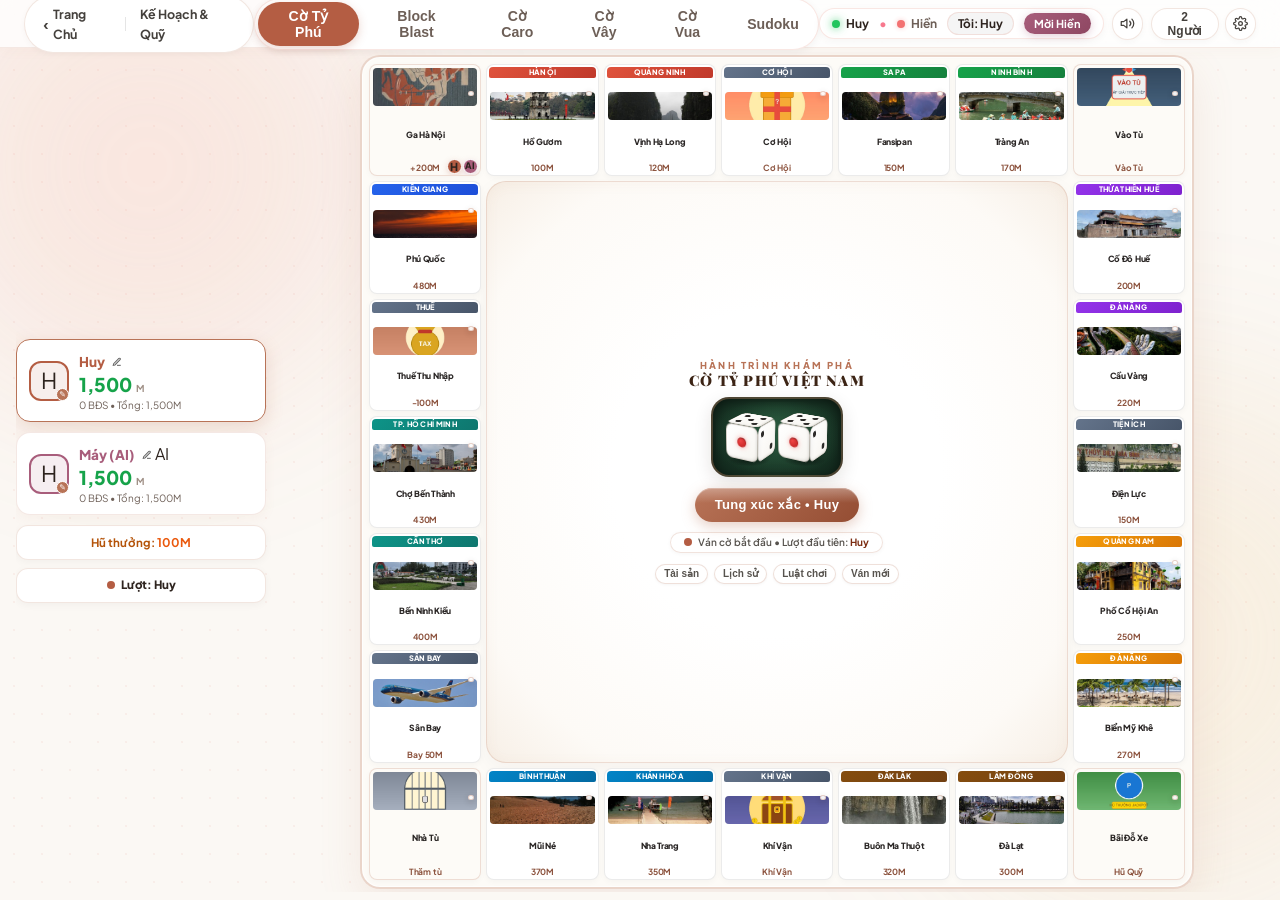
==== commit 61b7d5e3: "fix(chess): Lock move history height and prevent layout shift; remove Xiangqi game per user request" ====
--- a/games.html
+++ b/games.html
@@ -28,7 +28,6 @@
     <link rel="stylesheet" href="css/blockblast.css?v=20261106">
     <link rel="stylesheet" href="css/caro.css?v=20261106">
     <link rel="stylesheet" href="css/go.css?v=20261106">
-    <link rel="stylesheet" href="css/xiangqi.css?v=20261107">
     <link rel="stylesheet" href="css/chess.css?v=20261107">
     <link rel="stylesheet" href="css/sudoku.css?v=20261107">
 </head>
@@ -71,9 +70,6 @@
             </button>
             <button class="game-switch-tab" id="tabGameGo" data-game="go" type="button" role="tab" aria-selected="false">
                 <span class="tab-name">Cờ Vây</span>
-            </button>
-            <button class="game-switch-tab" id="tabGameXiangqi" data-game="xiangqi" type="button" role="tab" aria-selected="false">
-                <span class="tab-name">Cờ Tướng</span>
             </button>
             <button class="game-switch-tab" id="tabGameChess" data-game="chess" type="button" role="tab" aria-selected="false">
                 <span class="tab-name">Cờ Vua</span>
@@ -555,126 +551,6 @@
         </div>
 
         <!-- ========================================================
-             VIEW 5: CỜ TƯỚNG (XIANGQI 9x10) ĐỐI KHÁNG & ĐẤU AI & P2P
-             ======================================================== -->
-        <div class="game-view-panel xiangqi-view-panel" id="viewXiangqi">
-            <div class="xiangqi-arena-layout">
-                <!-- CỘT TRÁI: BÀN CỜ TRỌN KHUNG HÌNH -->
-                <div class="xiangqi-board-card">
-                    <div class="xiangqi-notice-banner" id="xqNoticeBanner">Sẵn sàng! Lượt đi: Đỏ (Huy đi trước)</div>
-                    <div class="xiangqi-board-inner" id="xqBoardInner">
-                        <svg class="xiangqi-grid-svg" viewBox="0 0 540 600" xmlns="http://www.w3.org/2000/svg">
-    <defs>
-        <radialGradient id="xq_board_wood" cx="50%" cy="50%" r="70%">
-            <stop offset="0%" stop-color="#fff8ed"/>
-            <stop offset="60%" stop-color="#faeed7"/>
-            <stop offset="100%" stop-color="#f1dfbf"/>
-        </radialGradient>
-        <linearGradient id="xq_frame_wood" x1="0" y1="0" x2="1" y2="1">
-            <stop offset="0%" stop-color="#854d0e"/>
-            <stop offset="50%" stop-color="#451a03"/>
-            <stop offset="100%" stop-color="#270e02"/>
-        </linearGradient>
-    </defs>
-    <rect x="0" y="0" width="540" height="600" rx="12" fill="url(#xq_board_wood)" />
-    <rect x="23" y="23" width="494" height="554" rx="8" fill="none" stroke="#7c2d12" stroke-width="2.5" />
-    <rect x="29" y="29" width="482" height="542" rx="6" fill="none" stroke="#b45309" stroke-width="1.2" opacity="0.65" />
-    <line x1="35.00" y1="35.00" x2="505.00" y2="35.00" stroke="#7c2d12" stroke-width="2.2" stroke-linecap="round"/>
-    <line x1="35.00" y1="93.89" x2="505.00" y2="93.89" stroke="#9a3412" stroke-width="1.2" stroke-linecap="round"/>
-    <line x1="35.00" y1="152.78" x2="505.00" y2="152.78" stroke="#9a3412" stroke-width="1.2" stroke-linecap="round"/>
-    <line x1="35.00" y1="211.67" x2="505.00" y2="211.67" stroke="#9a3412" stroke-width="1.2" stroke-linecap="round"/>
-    <line x1="35.00" y1="270.56" x2="505.00" y2="270.56" stroke="#7c2d12" stroke-width="2.2" stroke-linecap="round"/>
-    <line x1="35.00" y1="329.44" x2="505.00" y2="329.44" stroke="#7c2d12" stroke-width="2.2" stroke-linecap="round"/>
-    <line x1="35.00" y1="388.33" x2="505.00" y2="388.33" stroke="#9a3412" stroke-width="1.2" stroke-linecap="round"/>
-    <line x1="35.00" y1="447.22" x2="505.00" y2="447.22" stroke="#9a3412" stroke-width="1.2" stroke-linecap="round"/>
-    <line x1="35.00" y1="506.11" x2="505.00" y2="506.11" stroke="#9a3412" stroke-width="1.2" stroke-linecap="round"/>
-    <line x1="35.00" y1="565.00" x2="505.00" y2="565.00" stroke="#7c2d12" stroke-width="2.2" stroke-linecap="round"/>
-    <line x1="35.00" y1="35.00" x2="35.00" y2="565.00" stroke="#7c2d12" stroke-width="2.2" stroke-linecap="round"/>
-    <line x1="505.00" y1="35.00" x2="505.00" y2="565.00" stroke="#7c2d12" stroke-width="2.2" stroke-linecap="round"/>
-    <line x1="93.75" y1="35.00" x2="93.75" y2="270.56" stroke="#9a3412" stroke-width="1.2" stroke-linecap="round"/>
-    <line x1="93.75" y1="329.44" x2="93.75" y2="565.00" stroke="#9a3412" stroke-width="1.2" stroke-linecap="round"/>
-    <line x1="152.50" y1="35.00" x2="152.50" y2="270.56" stroke="#9a3412" stroke-width="1.2" stroke-linecap="round"/>
-    <line x1="152.50" y1="329.44" x2="152.50" y2="565.00" stroke="#9a3412" stroke-width="1.2" stroke-linecap="round"/>
-    <line x1="211.25" y1="35.00" x2="211.25" y2="270.56" stroke="#9a3412" stroke-width="1.2" stroke-linecap="round"/>
-    <line x1="211.25" y1="329.44" x2="211.25" y2="565.00" stroke="#9a3412" stroke-width="1.2" stroke-linecap="round"/>
-    <line x1="270.00" y1="35.00" x2="270.00" y2="270.56" stroke="#9a3412" stroke-width="1.2" stroke-linecap="round"/>
-    <line x1="270.00" y1="329.44" x2="270.00" y2="565.00" stroke="#9a3412" stroke-width="1.2" stroke-linecap="round"/>
-    <line x1="328.75" y1="35.00" x2="328.75" y2="270.56" stroke="#9a3412" stroke-width="1.2" stroke-linecap="round"/>
-    <line x1="328.75" y1="329.44" x2="328.75" y2="565.00" stroke="#9a3412" stroke-width="1.2" stroke-linecap="round"/>
-    <line x1="387.50" y1="35.00" x2="387.50" y2="270.56" stroke="#9a3412" stroke-width="1.2" stroke-linecap="round"/>
-    <line x1="387.50" y1="329.44" x2="387.50" y2="565.00" stroke="#9a3412" stroke-width="1.2" stroke-linecap="round"/>
-    <line x1="446.25" y1="35.00" x2="446.25" y2="270.56" stroke="#9a3412" stroke-width="1.2" stroke-linecap="round"/>
-    <line x1="446.25" y1="329.44" x2="446.25" y2="565.00" stroke="#9a3412" stroke-width="1.2" stroke-linecap="round"/>
-    <line x1="211.25" y1="35.00" x2="328.75" y2="152.78" stroke="#9a3412" stroke-width="1.4" stroke-linecap="round"/>
-    <line x1="328.75" y1="35.00" x2="211.25" y2="152.78" stroke="#9a3412" stroke-width="1.4" stroke-linecap="round"/>
-    <line x1="211.25" y1="447.22" x2="328.75" y2="565.00" stroke="#9a3412" stroke-width="1.4" stroke-linecap="round"/>
-    <line x1="328.75" y1="447.22" x2="211.25" y2="565.00" stroke="#9a3412" stroke-width="1.4" stroke-linecap="round"/>
-    <path d="M 85.25 150.28 H 91.25 V 144.28 M 85.25 155.28 H 91.25 V 161.28 M 102.25 150.28 H 96.25 V 144.28 M 102.25 155.28 H 96.25 V 161.28 M 437.75 150.28 H 443.75 V 144.28 M 437.75 155.28 H 443.75 V 161.28 M 454.75 150.28 H 448.75 V 144.28 M 454.75 155.28 H 448.75 V 161.28 M 85.25 444.72 H 91.25 V 438.72 M 85.25 449.72 H 91.25 V 455.72 M 102.25 444.72 H 96.25 V 438.72 M 102.25 449.72 H 96.25 V 455.72 M 437.75 444.72 H 443.75 V 438.72 M 437.75 449.72 H 443.75 V 455.72 M 454.75 444.72 H 448.75 V 438.72 M 454.75 449.72 H 448.75 V 455.72 M 43.50 209.17 H 37.50 V 203.17 M 43.50 214.17 H 37.50 V 220.17 M 144.00 209.17 H 150.00 V 203.17 M 144.00 214.17 H 150.00 V 220.17 M 161.00 209.17 H 155.00 V 203.17 M 161.00 214.17 H 155.00 V 220.17 M 261.50 209.17 H 267.50 V 203.17 M 261.50 214.17 H 267.50 V 220.17 M 278.50 209.17 H 272.50 V 203.17 M 278.50 214.17 H 272.50 V 220.17 M 379.00 209.17 H 385.00 V 203.17 M 379.00 214.17 H 385.00 V 220.17 M 396.00 209.17 H 390.00 V 203.17 M 396.00 214.17 H 390.00 V 220.17 M 496.50 209.17 H 502.50 V 203.17 M 496.50 214.17 H 502.50 V 220.17 M 43.50 385.83 H 37.50 V 379.83 M 43.50 390.83 H 37.50 V 396.83 M 144.00 385.83 H 150.00 V 379.83 M 144.00 390.83 H 150.00 V 396.83 M 161.00 385.83 H 155.00 V 379.83 M 161.00 390.83 H 155.00 V 396.83 M 261.50 385.83 H 267.50 V 379.83 M 261.50 390.83 H 267.50 V 396.83 M 278.50 385.83 H 272.50 V 379.83 M 278.50 390.83 H 272.50 V 396.83 M 379.00 385.83 H 385.00 V 379.83 M 379.00 390.83 H 385.00 V 396.83 M 396.00 385.83 H 390.00 V 379.83 M 396.00 390.83 H 390.00 V 396.83 M 496.50 385.83 H 502.50 V 379.83 M 496.50 390.83 H 502.50 V 396.83" stroke="#9a3412" stroke-width="1.1" fill="none" opacity="0.75"/>
-    <text x="145" y="307.50" font-family="'KaiTi', 'STKaiti', 'BiauKai', 'Noto Serif SC', 'Playfair Display', serif" font-size="23" font-weight="900" fill="#7c2d12" letter-spacing="10" opacity="0.85" text-anchor="middle">楚 河</text>
-    <text x="395" y="307.50" font-family="'KaiTi', 'STKaiti', 'BiauKai', 'Noto Serif SC', 'Playfair Display', serif" font-size="23" font-weight="900" fill="#7c2d12" letter-spacing="10" opacity="0.85" text-anchor="middle">漢 界</text>
-</svg>
-                        <div class="xiangqi-piece-layer" id="xqPieceLayer"></div>
-                    </div>
-                </div>
-
-                <!-- CỘT PHẢI: BẢNG THÔNG TIN & ĐIỀU KHIỂN RỘNG RÃI -->
-                <div class="xiangqi-side-panel">
-                    <!-- 1. Bảng điều khiển chế độ & ELO -->
-                    <div class="xq-panel-card xq-controls-card">
-                        <div class="xq-card-header-title">Chế Độ & Độ Khó</div>
-                        <div class="xiangqi-mode-pills" role="group" aria-label="Chế độ cờ tướng">
-                            <button class="xq-mode-tab active" data-mode="ai" type="button">Đấu Máy (AI)</button>
-                            <button class="xq-mode-tab" data-mode="pass" type="button">Bạn Bè</button>
-                            <button class="xq-mode-tab" data-mode="p2p" type="button">Đối Kháng (P2P)</button>
-                        </div>
-                        <div class="xiangqi-elo-pills" id="xqEloSelectorGroup" role="group" aria-label="Độ khó ELO AI">
-                            <button class="xq-elo-tab active" data-elo="800" type="button">800</button>
-                            <button class="xq-elo-tab" data-elo="1200" type="button">1200</button>
-                            <button class="xq-elo-tab" data-elo="1600" type="button">1600</button>
-                            <button class="xq-elo-tab" data-elo="2000" type="button">2000+</button>
-                        </div>
-                        <div class="xiangqi-tools-group">
-                            <button class="xq-tool-btn" id="xqBtnUndo" type="button">Đi Lại</button>
-                            <button class="xq-tool-btn primary" id="xqBtnNewGame" type="button">Ván Mới</button>
-                        </div>
-                    </div>
-
-                    <!-- 2. Trạng thái người chơi & Tỷ số -->
-                    <div class="xq-panel-card xq-status-card">
-                        <div class="xq-turn-indicator turn-red" id="xqTurnIndicator">
-                            <span class="xq-turn-dot"></span>
-                            <span class="xq-turn-text">Lượt đi: Đỏ (Huy)</span>
-                        </div>
-                        <div class="xq-score-board">
-                            <div class="xq-player-box red">
-                                <div class="xq-player-label">Đỏ (Huy)</div>
-                                <div class="xq-player-score" id="xqScoreRed">0</div>
-                                <div class="xq-captured-tray" id="xqCapturedBlack" title="Quân Đen bị Đỏ bắt"></div>
-                            </div>
-                            <div class="xq-vs-divider">VS</div>
-                            <div class="xq-player-box black">
-                                <div class="xq-player-label" id="xqBlackPlayerLabel">Đen (Máy AI)</div>
-                                <div class="xq-player-score" id="xqScoreBlack">0</div>
-                                <div class="xq-captured-tray" id="xqCapturedRed" title="Quân Đỏ bị Đen bắt"></div>
-                            </div>
-                        </div>
-                    </div>
-
-                    <!-- 3. Nhật ký nước cờ -->
-                    <div class="xq-panel-card xq-log-card">
-                        <div class="xq-card-header-title">
-                            <span>Nhật Ký Nước Cờ</span>
-                            <span class="xq-elo-badge" id="xqCurrentEloBadge">1200 ELO</span>
-                        </div>
-                        <div class="xq-moves-log" id="xqMovesLog">
-                            <div class="xq-log-empty">Chưa có nước đi nào</div>
-                        </div>
-                    </div>
-                </div>
-            </div>
-        </div>
-
-        <!-- ========================================================
              VIEW 6: CỜ VUA (INTERNATIONAL CHESS) ĐỐI KHÁNG & ĐẤU AI & P2P
              ======================================================== -->
         <div class="game-view-panel chess-view-panel" id="viewChess">
@@ -709,7 +585,7 @@
                     </div>
 
                     <!-- 2. Trạng thái lượt đi & Khay quân bị bắt -->
-                    <div class="chess-card-box">
+                    <div class="chess-card-box chess-status-card">
                         <div class="chess-turn-header">
                             <div class="chess-turn-badge white" id="chessTurnBadge">
                                 <span class="chess-turn-dot"></span>
@@ -729,7 +605,7 @@
                     </div>
 
                     <!-- 3. Nhật ký nước cờ FIDE -->
-                    <div class="chess-card-box">
+                    <div class="chess-card-box chess-moves-card">
                         <div class="chess-card-title">
                             <span>Nhật Ký Nước Cờ</span>
                             <small style="color:#a8a29e;font-weight:600;">Chuẩn FIDE</small>
@@ -1400,7 +1276,6 @@
     <script src="js/blockblast.js?v=20261106"></script>
     <script src="js/caro.js?v=20261106"></script>
     <script src="js/go.js?v=20261106"></script>
-    <script src="js/xiangqi.js?v=20261107"></script>
     <script src="js/chess.js?v=20261107"></script>
     <script src="js/sudoku.js?v=20261107"></script>
     <!-- MODAL PHONG CẤP TỐT CỜ VUA -->
--- a/css/games.css
+++ b/css/games.css
@@ -4248,3 +4248,23 @@
     transform: translateY(-1.5px) !important;
     box-shadow: 0 6px 18px rgba(184, 115, 87, 0.45) !important;
 }
+
+/* KHÓA CUỘN VIEWPORT TUYỆT ĐỐI TRÊN DESKTOP CHO TOÀN BỘ CÁC TRÒ CHƠI */
+@media (min-width: 992px) {
+    html, body.games-body {
+        height: 100vh !important;
+        max-height: 100vh !important;
+        overflow: hidden !important;
+    }
+    .games-main-container {
+        height: calc(100vh - 52px) !important;
+        max-height: calc(100vh - 52px) !important;
+        overflow: hidden !important;
+        padding: 2px 16px !important;
+    }
+    .game-view-panel {
+        height: 100% !important;
+        max-height: 100% !important;
+        overflow: hidden !important;
+    }
+}
--- a/css/chess.css
+++ b/css/chess.css
@@ -1,17 +1,23 @@
 /* ========================================================
    CỜ VUA (INTERNATIONAL CHESS) LUXURY STYLES - HUY & HIỀN EDITION
    Layout: Bàn cờ trọn khung hình + Thông tin & Điều khiển bên cạnh
+   Thiết kế cố định chiều cao (Stationary Board & Fixed History Table)
    ======================================================== */
 
 .chess-view-panel {
     display: none;
     flex-direction: column;
     align-items: center;
+    justify-content: center;
     width: 100%;
     max-width: 1440px;
+    height: 100%;
+    max-height: 100%;
     margin: 0 auto;
-    padding: 28px 16px 44px;
+    padding: 0 16px;
     box-sizing: border-box;
+    overflow: hidden;
+    position: relative;
 }
 
 .chess-view-panel.active {
@@ -22,12 +28,14 @@
 .chess-arena-layout {
     display: flex;
     flex-direction: row;
-    align-items: flex-start;
+    align-items: center;
     justify-content: center;
-    gap: 32px;
+    gap: 28px;
     width: 100%;
-    max-width: 1360px;
+    max-width: 1280px;
     margin: 0 auto;
+    height: 100%;
+    max-height: 100%;
 }
 
 /* CỘT TRÁI: BÀN CỜ VUA GỖ HOÀNG GIA TRỌN KHUNG HÌNH */
@@ -36,25 +44,27 @@
     display: flex;
     flex-direction: column;
     align-items: center;
+    justify-content: center;
     background: #fdfaf5;
-    padding: 18px;
-    border-radius: 24px;
-    box-shadow: 0 16px 48px rgba(45, 26, 18, 0.14), 0 2px 8px rgba(0, 0, 0, 0.04);
+    padding: 14px;
+    border-radius: 20px;
+    box-shadow: 0 12px 36px rgba(45, 26, 18, 0.12), 0 2px 6px rgba(0, 0, 0, 0.04);
     border: 2px solid rgba(184, 115, 87, 0.28);
     position: relative;
     user-select: none;
     -webkit-user-select: none;
+    align-self: center;
 }
 
 /* THÔNG BÁO CHIẾU TƯỚNG / KẾT QUẢ VÁN */
 .chess-notice-banner {
     display: none;
     width: 100%;
-    padding: 8px 16px;
-    margin-bottom: 12px;
-    border-radius: 12px;
+    padding: 6px 14px;
+    margin-bottom: 8px;
+    border-radius: 10px;
     text-align: center;
-    font-size: 13px;
+    font-size: 12px;
     font-weight: 700;
     box-sizing: border-box;
     animation: chessBannerPop 0.25s ease;
@@ -86,20 +96,20 @@
 }
 
 @keyframes chessBannerPop {
-    from { opacity: 0; transform: translateY(-6px) scale(0.98); }
+    from { opacity: 0; transform: translateY(-4px) scale(0.98); }
     to { opacity: 1; transform: translateY(0) scale(1); }
 }
 
-/* BÀN CỜ 8x8 Ô GỖ VINTAGE TRỌN KHUNG HÌNH (TỶ LỆ 1:1 TỰ CO GIÃN) */
+/* BÀN CỜ 8x8 Ô GỖ VINTAGE TRỌN KHUNG HÌNH (TỶ LỆ 1:1 TỰ CO GIÃN THEO VIEWPORT) */
 .chess-board-wrapper {
     position: relative;
-    width: min(76vh, 640px);
-    height: min(76vh, 640px);
+    width: min(calc(100vh - 110px), 510px);
+    height: min(calc(100vh - 110px), 510px);
     aspect-ratio: 1 / 1;
     border-radius: 14px;
     overflow: hidden;
     box-shadow: inset 0 0 16px rgba(0, 0, 0, 0.3), 0 8px 24px rgba(0, 0, 0, 0.12);
-    border: 9px solid #451a03;
+    border: 8px solid #451a03;
     display: grid;
     grid-template-columns: repeat(8, 1fr);
     grid-template-rows: repeat(8, 1fr);
@@ -128,7 +138,7 @@
 /* Tọa độ hiển thị góc ô */
 .chess-coord-file, .chess-coord-rank {
     position: absolute;
-    font-size: 11px;
+    font-size: 10.5px;
     font-weight: 800;
     pointer-events: none;
     opacity: 0.65;
@@ -137,12 +147,12 @@
 
 .chess-coord-file {
     bottom: 2px;
-    right: 4px;
+    right: 3px;
 }
 
 .chess-coord-rank {
     top: 2px;
-    left: 4px;
+    left: 3px;
 }
 
 .chess-cell.light .chess-coord-file,
@@ -177,8 +187,8 @@
 /* CHẤM GỢI Ý NƯỚC ĐI HỢP LỆ */
 .chess-move-hint {
     position: absolute;
-    width: 18px;
-    height: 18px;
+    width: 16px;
+    height: 16px;
     background: rgba(30, 41, 59, 0.32);
     border-radius: 50%;
     pointer-events: none;
@@ -193,7 +203,7 @@
 .chess-capture-hint {
     position: absolute;
     inset: 4px;
-    border: 4px solid rgba(239, 68, 68, 0.7);
+    border: 3.5px solid rgba(239, 68, 68, 0.75);
     border-radius: 50%;
     pointer-events: none;
     z-index: 5;
@@ -224,29 +234,31 @@
     filter: drop-shadow(0 2px 5px rgba(0, 0, 0, 0.25));
 }
 
-/* CỘT PHẢI: BẢNG THÔNG TIN & ĐIỀU KHIỂN RỘNG RÃI */
+/* CỘT PHẢI: BẢNG THÔNG TIN & ĐIỀU KHIỂN RỘNG RÃI (CHIỀU CAO CỐ ĐỊNH, KHÔNG BỊ PHÌNH KHI ĐI CỜ) */
 .chess-sidebar {
     display: flex;
     flex-direction: column;
-    gap: 16px;
-    width: 380px;
+    gap: 10px;
+    width: 350px;
     flex-shrink: 0;
+    box-sizing: border-box;
 }
 
 /* THẺ PANEL TRONG SIDEBAR */
 .chess-card-box {
     background: #ffffff;
-    border-radius: 18px;
-    padding: 16px 20px;
+    border-radius: 16px;
+    padding: 12px 16px;
     box-shadow: 0 4px 18px rgba(45, 26, 18, 0.06);
     border: 1px solid rgba(184, 115, 87, 0.2);
+    box-sizing: border-box;
 }
 
 .chess-card-title {
-    font-size: 13px;
+    font-size: 12.5px;
     font-weight: 800;
     color: #451a03;
-    margin-bottom: 12px;
+    margin-bottom: 8px;
     display: flex;
     align-items: center;
     justify-content: space-between;
@@ -255,21 +267,21 @@
 /* BỘ CHỌN CHẾ ĐỘ & ELO TRONG SIDEBAR */
 .chess-mode-pills, .chess-elo-pills {
     display: flex;
-    gap: 6px;
+    gap: 5px;
     background: rgba(0, 0, 0, 0.04);
-    padding: 4px;
-    border-radius: 12px;
-    margin-bottom: 12px;
+    padding: 3px;
+    border-radius: 10px;
+    margin-bottom: 8px;
 }
 
 .chess-mode-tab, .chess-elo-tab {
     flex: 1;
-    padding: 7px 6px;
-    font-size: 12px;
+    padding: 6px 4px;
+    font-size: 11.5px;
     font-weight: 700;
     border: none;
     background: transparent;
-    border-radius: 8px;
+    border-radius: 7px;
     cursor: pointer;
     color: #78716c;
     transition: all 0.2s ease;
@@ -285,20 +297,22 @@
 
 .chess-subnav-actions {
     display: flex;
-    gap: 8px;
+    gap: 6px;
 }
 
 .chess-action-btn {
-    padding: 7px 16px;
-    font-size: 12.5px;
+    flex: 1;
+    padding: 6px 10px;
+    font-size: 12px;
     font-weight: 700;
     font-family: inherit;
-    border-radius: 10px;
+    border-radius: 8px;
     cursor: pointer;
     border: 1px solid rgba(184, 115, 87, 0.28);
     background: #fcfaf7;
     color: #451a03;
     transition: all 0.2s cubic-bezier(0.2, 0.8, 0.2, 1);
+    text-align: center;
 }
 
 .chess-action-btn:hover {
@@ -312,29 +326,14 @@
     background: #9a3412;
     border-color: #9a3412;
     color: #ffffff;
-    box-shadow: 0 4px 12px rgba(154, 52, 18, 0.28);
+    box-shadow: 0 3px 10px rgba(154, 52, 18, 0.28);
 }
 
 .chess-action-btn.primary:hover {
     background: #b45309;
     border-color: #b45309;
     color: #ffffff;
-    box-shadow: 0 6px 16px rgba(180, 83, 9, 0.35);
-}
-
-.chess-action-btn:hover {
-    background: #fde68a;
-    transform: translateY(-1px);
-}
-
-.chess-action-btn.primary {
-    background: #9a3412;
-    color: #ffffff;
-    border: none;
-}
-
-.chess-action-btn.primary:hover {
-    background: #7c2d12;
+    box-shadow: 0 5px 14px rgba(180, 83, 9, 0.35);
 }
 
 /* THẺ TRẠNG THÁI LƯỢT ĐI & KHAY QUÂN BỊ BẮT */
@@ -342,17 +341,17 @@
     display: flex;
     align-items: center;
     justify-content: space-between;
-    margin-bottom: 14px;
+    margin-bottom: 8px;
 }
 
 .chess-turn-badge {
     width: 100%;
     display: inline-flex;
     align-items: center;
-    gap: 10px;
-    padding: 8px 14px;
-    border-radius: 12px;
-    font-size: 13.5px;
+    gap: 8px;
+    padding: 6px 12px;
+    border-radius: 10px;
+    font-size: 12.5px;
     font-weight: 800;
 }
 
@@ -369,8 +368,8 @@
 }
 
 .chess-turn-dot {
-    width: 10px;
-    height: 10px;
+    width: 8px;
+    height: 8px;
     border-radius: 50%;
 }
 
@@ -385,65 +384,112 @@
 }
 
 .chess-captured-box {
-    margin-top: 10px;
-    padding-top: 10px;
+    margin-top: 6px;
+    padding-top: 6px;
     border-top: 1px solid rgba(0, 0, 0, 0.06);
 }
 
 .chess-captured-title {
-    font-size: 11px;
+    font-size: 10.5px;
     font-weight: 700;
     color: #a8a29e;
     text-transform: uppercase;
     letter-spacing: 0.5px;
-    margin-bottom: 6px;
+    margin-bottom: 4px;
 }
 
 .chess-captured-pieces {
     display: flex;
-    flex-wrap: wrap;
-    gap: 4px;
-    min-height: 28px;
-    align-items: center;
+    flex-wrap: nowrap;
+    overflow-x: auto;
+    overflow-y: hidden;
+    gap: 3px;
+    height: 24px;
+    min-height: 24px;
+    max-height: 24px;
+    align-items: center;
+    scrollbar-width: none;
+}
+
+.chess-captured-pieces::-webkit-scrollbar {
+    display: none;
 }
 
 .chess-captured-mini {
-    width: 24px;
-    height: 24px;
+    width: 22px;
+    height: 22px;
+    flex-shrink: 0;
     opacity: 0.85;
 }
 
-/* NHẬT KÝ NƯỚC ĐI */
+/* NHẬT KÝ NƯỚC ĐI: KHÓA CHIỀU CAO CỐ ĐỊNH 100%, KHÔNG LÀM NHẢY KHUNG HÌNH */
+.chess-moves-card {
+    display: flex;
+    flex-direction: column;
+}
+
 .chess-moves-scroll {
     overflow-y: auto;
-    max-height: 230px;
+    overflow-x: hidden;
+    overscroll-behavior: contain;
+    scroll-behavior: smooth;
+    height: 140px;
+    min-height: 140px;
+    max-height: 140px;
     padding-right: 4px;
+    border: 1px solid rgba(0, 0, 0, 0.05);
+    border-radius: 8px;
+    background: rgba(0, 0, 0, 0.015);
+    box-sizing: border-box;
+}
+
+.chess-moves-scroll::-webkit-scrollbar {
+    width: 5px;
+}
+
+.chess-moves-scroll::-webkit-scrollbar-track {
+    background: rgba(0, 0, 0, 0.03);
+    border-radius: 4px;
+}
+
+.chess-moves-scroll::-webkit-scrollbar-thumb {
+    background: rgba(184, 115, 87, 0.4);
+    border-radius: 4px;
+}
+
+.chess-moves-scroll::-webkit-scrollbar-thumb:hover {
+    background: rgba(184, 115, 87, 0.7);
 }
 
 .chess-moves-table {
     width: 100%;
-    font-size: 12.5px;
+    font-size: 11.5px;
     border-collapse: collapse;
+    table-layout: fixed;
 }
 
 .chess-moves-table th {
     text-align: left;
     color: #a8a29e;
     font-weight: 700;
-    font-size: 11px;
-    padding-bottom: 6px;
+    font-size: 10.5px;
+    padding: 5px 6px;
     border-bottom: 1px solid rgba(0, 0, 0, 0.06);
+    position: sticky;
+    top: 0;
+    background: #fdfbf7;
+    z-index: 2;
 }
 
 .chess-moves-table td {
-    padding: 5px 6px;
+    padding: 4px 6px;
     color: #292524;
     font-family: 'Courier New', Courier, monospace;
     font-weight: 700;
 }
 
 .chess-moves-table tr:nth-child(even) {
-    background: rgba(0, 0, 0, 0.02);
+    background: rgba(0, 0, 0, 0.025);
 }
 
 /* MODAL PHONG CẤP TỐT */
@@ -524,17 +570,18 @@
     .chess-arena-layout {
         flex-direction: column;
         align-items: center;
+        gap: 16px;
     }
     
     .chess-board-wrapper {
         width: 90vw;
         height: 90vw;
-        max-width: 480px;
-        max-height: 480px;
+        max-width: 440px;
+        max-height: 440px;
     }
     
     .chess-sidebar {
         width: 100%;
-        max-width: 480px;
+        max-width: 440px;
     }
 }
--- a/css/sudoku.css
+++ b/css/sudoku.css
@@ -1,17 +1,21 @@
 /* ========================================================
    SUDOKU VINTAGE LUXURY STYLES - HUY & HIỀN EDITION
-   Layout: Bàn cờ trọn khung hình + Thông tin & Bàn phím bên cạnh
+   Layout: Bàn cờ trọn khung hình 100% (Fit viewport, KHÔNG CUỘN)
    ======================================================== */
 
 .sudoku-view-panel {
     display: none;
     flex-direction: column;
     align-items: center;
+    justify-content: center;
     width: 100%;
     max-width: 1440px;
+    height: 100%;
+    max-height: 100%;
     margin: 0 auto;
-    padding: 28px 16px 44px;
+    padding: 4px 16px;
     box-sizing: border-box;
+    overflow: hidden;
 }
 
 .sudoku-view-panel.active {
@@ -22,11 +26,13 @@
 .sudoku-arena-layout {
     display: flex;
     flex-direction: row;
-    align-items: flex-start;
-    justify-content: center;
-    gap: 32px;
+    align-items: center;
+    justify-content: center;
+    gap: 24px;
     width: 100%;
     max-width: 1360px;
+    height: 100%;
+    max-height: 100%;
     margin: 0 auto;
 }
 
@@ -37,9 +43,9 @@
     flex-direction: column;
     align-items: center;
     background: #fdfaf5;
-    padding: 18px;
-    border-radius: 24px;
-    box-shadow: 0 16px 48px rgba(45, 26, 18, 0.14), 0 2px 8px rgba(0, 0, 0, 0.04);
+    padding: 10px;
+    border-radius: 18px;
+    box-shadow: 0 12px 36px rgba(45, 26, 18, 0.12), 0 2px 8px rgba(0, 0, 0, 0.04);
     border: 2px solid rgba(184, 115, 87, 0.28);
     position: relative;
     user-select: none;
@@ -50,11 +56,11 @@
 .sudoku-notice-banner {
     display: none;
     width: 100%;
-    padding: 10px 16px;
-    margin-bottom: 12px;
-    border-radius: 12px;
+    padding: 6px 12px;
+    margin-bottom: 8px;
+    border-radius: 10px;
     text-align: center;
-    font-size: 13.5px;
+    font-size: 12.5px;
     font-weight: 700;
     box-sizing: border-box;
     animation: sudokuPop 0.3s ease;
@@ -73,20 +79,20 @@
     to { opacity: 1; transform: translateY(0) scale(1); }
 }
 
-/* LƯỚI BÀN CỜ 9x9 TRỌN KHUNG HÌNH (TỶ LỆ 1:1 TỰ CO GIÃN THEO VIEWPORT) */
+/* LƯỚI BÀN CỜ 9x9 TRỌN KHUNG HÌNH (TỶ LỆ 1:1 FIT HOÀN TOÀN TRONG VIEWPORT) */
 .sudoku-board-grid {
     position: relative;
-    width: min(76vh, 640px);
-    height: min(76vh, 640px);
+    width: min(calc(100vh - 96px), 530px);
+    height: min(calc(100vh - 96px), 530px);
     aspect-ratio: 1 / 1;
     display: grid;
     grid-template-columns: repeat(9, 1fr);
     grid-template-rows: repeat(9, 1fr);
     background: #ffffff;
-    border: 3.5px solid #451a03;
-    border-radius: 14px;
+    border: 3px solid #451a03;
+    border-radius: 12px;
     overflow: hidden;
-    box-shadow: inset 0 0 14px rgba(0, 0, 0, 0.06), 0 8px 24px rgba(0, 0, 0, 0.1);
+    box-shadow: inset 0 0 14px rgba(0, 0, 0, 0.06), 0 6px 20px rgba(0, 0, 0, 0.08);
 }
 
 /* TỪNG Ô CỜ SUDOKU */
@@ -97,7 +103,7 @@
     justify-content: center;
     cursor: pointer;
     box-sizing: border-box;
-    font-size: min(3.8vh, 30px);
+    font-size: min(3.5vh, 26px);
     font-weight: 700;
     color: #1e293b;
     border-right: 1px solid rgba(184, 115, 87, 0.22);
@@ -108,13 +114,13 @@
 
 /* Viền phân chia khối 3x3 */
 .sudoku-cell:nth-child(3n) {
-    border-right: 2.8px solid #451a03;
+    border-right: 2.5px solid #451a03;
 }
 .sudoku-cell:nth-child(9n) {
     border-right: none;
 }
 .sudoku-cell.row-divider {
-    border-bottom: 2.8px solid #451a03;
+    border-bottom: 2.5px solid #451a03;
 }
 .sudoku-cell.bottom-edge {
     border-bottom: none;
@@ -165,7 +171,7 @@
 /* LƯỚI GHI CHÚ BÚT CHÌ (PENCIL NOTES 3x3) */
 .sudoku-notes-grid {
     position: absolute;
-    inset: 3px;
+    inset: 2px;
     display: grid;
     grid-template-columns: repeat(3, 1fr);
     grid-template-rows: repeat(3, 1fr);
@@ -176,34 +182,34 @@
     display: flex;
     align-items: center;
     justify-content: center;
-    font-size: min(1.2vh, 10px);
+    font-size: min(1.1vh, 9px);
     font-weight: 700;
     color: #78716c;
 }
 
-/* CỘT PHẢI: SIDEBAR THÔNG TIN & ĐIỀU KHIỂN RỘNG RÃI */
+/* CỘT PHẢI: SIDEBAR THÔNG TIN & ĐIỀU KHIỂN (GỌN GÀNG, FIT 100% KHÔNG CUỘN) */
 .sudoku-sidebar {
     display: flex;
     flex-direction: column;
-    gap: 16px;
-    width: 380px;
+    gap: 8px;
+    width: 330px;
     flex-shrink: 0;
 }
 
 /* THẺ PANEL TRONG SIDEBAR */
 .sudoku-card-box {
     background: #ffffff;
-    border-radius: 18px;
-    padding: 16px 20px;
-    box-shadow: 0 4px 18px rgba(45, 26, 18, 0.06);
+    border-radius: 14px;
+    padding: 8px 14px;
+    box-shadow: 0 3px 12px rgba(45, 26, 18, 0.05);
     border: 1px solid rgba(184, 115, 87, 0.2);
 }
 
 .sudoku-card-title {
-    font-size: 13px;
+    font-size: 11.5px;
     font-weight: 800;
     color: #451a03;
-    margin-bottom: 12px;
+    margin-bottom: 6px;
     display: flex;
     align-items: center;
     justify-content: space-between;
@@ -212,21 +218,21 @@
 /* BỘ CHỌN ĐỘ KHÓ */
 .sudoku-diff-pills {
     display: flex;
-    gap: 6px;
+    gap: 4px;
     background: rgba(0, 0, 0, 0.04);
-    padding: 4px;
-    border-radius: 12px;
-    margin-bottom: 12px;
+    padding: 3px;
+    border-radius: 10px;
+    margin-bottom: 6px;
 }
 
 .sudoku-diff-tab {
     flex: 1;
-    padding: 7px 6px;
-    font-size: 12px;
+    padding: 5px 3px;
+    font-size: 11.5px;
     font-weight: 700;
     border: none;
     background: transparent;
-    border-radius: 8px;
+    border-radius: 7px;
     cursor: pointer;
     color: #78716c;
     transition: all 0.2s ease;
@@ -237,38 +243,38 @@
 .sudoku-diff-tab.active {
     background: #ffffff;
     color: #9a3412;
-    box-shadow: 0 2px 6px rgba(0, 0, 0, 0.08);
+    box-shadow: 0 1px 4px rgba(0, 0, 0, 0.08);
 }
 
 /* THẺ THỐNG KÊ THỜI GIAN & LỖI SAI */
 .sudoku-stats-row {
     display: flex;
-    gap: 12px;
+    gap: 8px;
 }
 
 .sudoku-stat-pill {
     flex: 1;
     display: flex;
-    flex-direction: column;
-    align-items: center;
+    flex-direction: row;
+    align-items: center;
+    justify-content: space-between;
     background: #fdfbf7;
-    border: 1px solid rgba(184, 115, 87, 0.22);
-    border-radius: 12px;
-    padding: 10px 8px;
+    border: 1px solid rgba(184, 115, 87, 0.2);
+    border-radius: 9px;
+    padding: 5px 10px;
 }
 
 .sudoku-stat-label {
-    font-size: 11px;
-    font-weight: 700;
-    color: #a8a29e;
+    font-size: 10.5px;
+    font-weight: 700;
+    color: #78716c;
     text-transform: uppercase;
-    letter-spacing: 0.5px;
-    margin-bottom: 4px;
+    letter-spacing: 0.3px;
 }
 
 .sudoku-stat-value {
-    font-size: 18px;
-    font-weight: 900;
+    font-size: 14.5px;
+    font-weight: 800;
     color: #451a03;
     font-family: 'Plus Jakarta Sans', sans-serif;
 }
@@ -281,20 +287,20 @@
 .sudoku-tools-grid {
     display: grid;
     grid-template-columns: repeat(2, 1fr);
-    gap: 10px;
+    gap: 6px;
 }
 
 .sudoku-tool-btn {
     display: flex;
     align-items: center;
     justify-content: center;
-    padding: 10px 12px;
-    font-size: 12.5px;
+    padding: 7px 10px;
+    font-size: 11.5px;
     font-weight: 700;
     color: #451a03;
     background: #fcfaf7;
     border: 1px solid rgba(184, 115, 87, 0.28);
-    border-radius: 10px;
+    border-radius: 8px;
     cursor: pointer;
     transition: all 0.2s ease;
     font-family: inherit;
@@ -311,7 +317,7 @@
     color: #9a3412;
     border-color: #9a3412;
     font-weight: 800;
-    box-shadow: 0 2px 6px rgba(154, 52, 18, 0.15);
+    box-shadow: 0 1px 4px rgba(154, 52, 18, 0.15);
 }
 
 .sudoku-action-btn {
@@ -319,17 +325,17 @@
     display: flex;
     align-items: center;
     justify-content: center;
-    padding: 9px 14px;
-    font-size: 12.5px;
+    padding: 7px 12px;
+    font-size: 12px;
     font-weight: 700;
     color: #ffffff;
     background: #9a3412;
     border: none;
-    border-radius: 10px;
+    border-radius: 8px;
     cursor: pointer;
     transition: all 0.2s ease;
     font-family: inherit;
-    box-shadow: 0 2px 8px rgba(154, 52, 18, 0.22);
+    box-shadow: 0 2px 6px rgba(154, 52, 18, 0.2);
 }
 
 .sudoku-action-btn:hover {
@@ -341,15 +347,15 @@
 .sudoku-numpad-grid {
     display: grid;
     grid-template-columns: repeat(3, 1fr);
-    gap: 8px;
+    gap: 6px;
 }
 
 .sudoku-num-btn {
-    aspect-ratio: 1.4;
+    height: 38px;
     background: #ffffff;
-    border: 1.5px solid rgba(184, 115, 87, 0.25);
-    border-radius: 12px;
-    font-size: 20px;
+    border: 1.2px solid rgba(184, 115, 87, 0.25);
+    border-radius: 9px;
+    font-size: 17px;
     font-weight: 800;
     color: #451a03;
     cursor: pointer;
@@ -358,15 +364,15 @@
     justify-content: center;
     font-family: 'Plus Jakarta Sans', sans-serif;
     transition: all 0.15s ease;
-    box-shadow: 0 2px 5px rgba(45, 26, 18, 0.05);
+    box-shadow: 0 1px 3px rgba(45, 26, 18, 0.04);
 }
 
 .sudoku-num-btn:hover {
     background: #fdf3e7;
     border-color: #9a3412;
     color: #9a3412;
-    transform: translateY(-2px);
-    box-shadow: 0 4px 10px rgba(154, 52, 18, 0.15);
+    transform: translateY(-1px);
+    box-shadow: 0 3px 8px rgba(154, 52, 18, 0.12);
 }
 
 .sudoku-num-btn:active {
@@ -375,9 +381,15 @@
 
 /* RESPONSIVE DESIGN */
 @media (max-width: 992px) {
+    .sudoku-view-panel {
+        height: auto !important;
+        max-height: none !important;
+        overflow-y: auto !important;
+    }
     .sudoku-arena-layout {
         flex-direction: column;
         align-items: center;
+        height: auto;
     }
 
     .sudoku-board-grid {
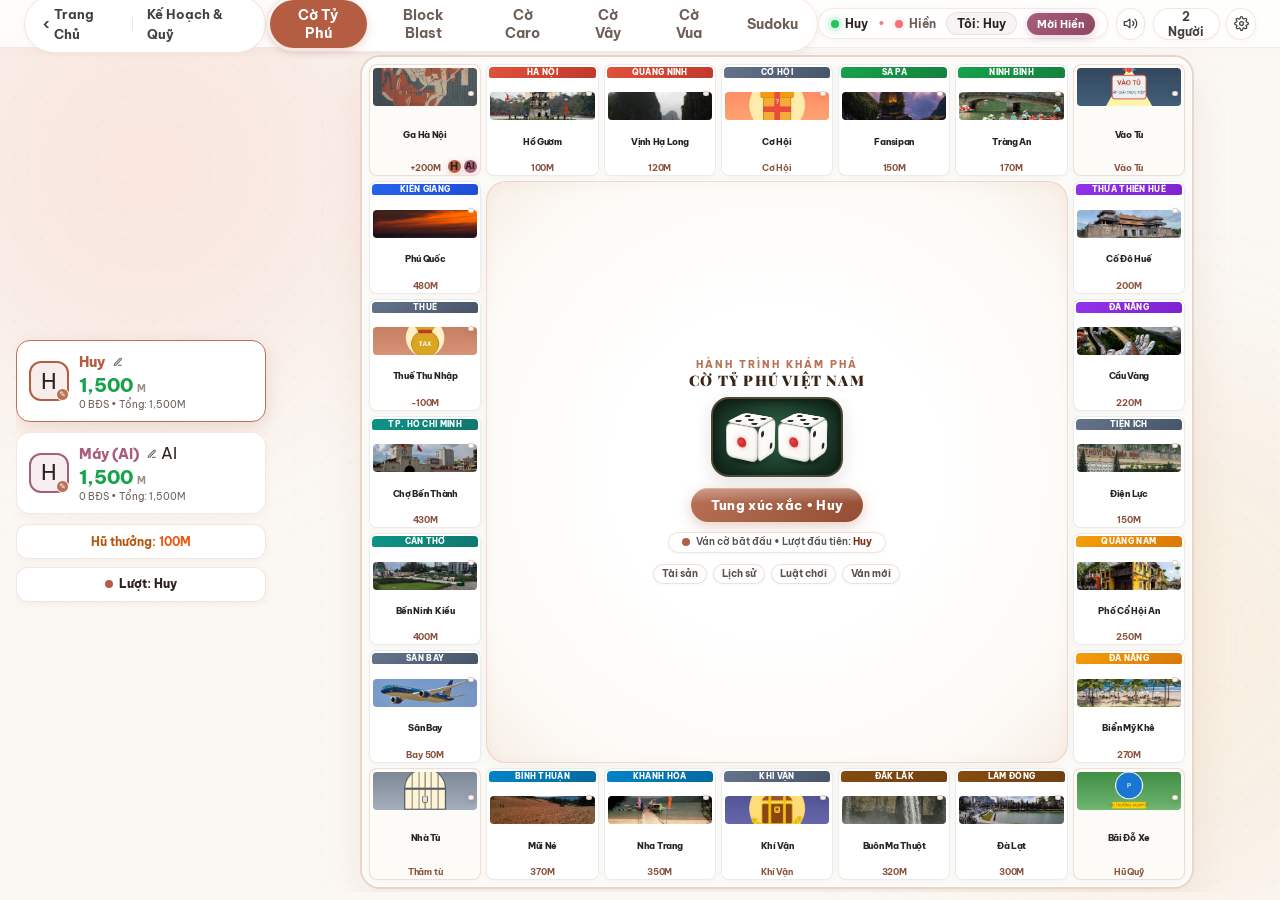
==== commit f60fe563: "feat: Custom luxury chess board, redesign goals & savings page, harmonize all Vietnamese typography" ====
--- a/games.html
+++ b/games.html
@@ -20,7 +20,7 @@
     <!-- Google Fonts -->
     <link rel="preconnect" href="https://fonts.googleapis.com">
     <link rel="preconnect" href="https://fonts.gstatic.com" crossorigin>
-    <link href="https://fonts.googleapis.com/css2?family=Be+Vietnam+Pro:wght@400;500;600;700;800&family=Playfair+Display:ital,wght@0,600;0,700;1,600&family=Plus+Jakarta+Sans:wght@400;500;600;700;800&display=swap" rel="stylesheet">
+    <link href="https://fonts.googleapis.com/css2?family=Be+Vietnam+Pro:ital,wght@0,300;0,400;0,500;0,600;0,700;0,800;0,900;1,400;1,600;1,700&family=Dancing+Script:wght@600;700&family=Lora:ital,wght@0,400;0,500;0,600;0,700;1,400;1,600&family=Playfair+Display:ital,wght@0,600;0,700;0,800;1,600&family=Plus+Jakarta+Sans:ital,wght@0,400;0,500;0,600;0,700;0,800;1,400;1,600&display=swap" rel="stylesheet">
 
     <!-- CSS chung & CSS riêng cho Game -->
     <link rel="stylesheet" href="css/style.css?v=20261106">
--- a/css/style.css
+++ b/css/style.css
@@ -1,3 +1,6 @@
+button, input, select, textarea {
+    font-family: inherit;
+}
 /* ========================================================
    THEME KỶ NIỆM ẤM ÁP - DÒNG THỜI GIAN CUỘN DỌC
    (Vertical Storytelling Timeline + Carousel Nhiều Ảnh + Địa Điểm + Tên Bài Nhạc)
@@ -19,8 +22,8 @@
     --dot-color: rgba(217, 107, 82, 0.07);
     --shadow-soft: 0 6px 24px rgba(45, 35, 30, 0.05);
     --shadow-hover: 0 16px 40px rgba(45, 35, 30, 0.1);
-    --font-serif: 'Playfair Display', Georgia, serif;
-    --font-sans: 'Plus Jakarta Sans', 'Be Vietnam Pro', system-ui, -apple-system, BlinkMacSystemFont, 'Segoe UI', Roboto, sans-serif;
+    --font-serif: 'Playfair Display', 'Lora', 'Be Vietnam Pro', Georgia, serif;
+    --font-sans: 'Be Vietnam Pro', 'Plus Jakarta Sans', system-ui, -apple-system, BlinkMacSystemFont, 'Segoe UI', Roboto, sans-serif;
     --radius-md: 18px;
     --radius-lg: 24px;
     --clock-card-bg: linear-gradient(135deg, rgba(255, 253, 250, 0.96) 0%, rgba(254, 246, 239, 0.94) 100%);
@@ -45,8 +48,8 @@
     --dot-color: rgba(200, 107, 133, 0.07);
     --shadow-soft: 0 6px 24px rgba(45, 25, 35, 0.05);
     --shadow-hover: 0 16px 40px rgba(45, 25, 35, 0.1);
-    --font-serif: 'Playfair Display', Georgia, serif;
-    --font-sans: 'Plus Jakarta Sans', 'Be Vietnam Pro', system-ui, -apple-system, BlinkMacSystemFont, 'Segoe UI', Roboto, sans-serif;
+    --font-serif: 'Playfair Display', 'Lora', 'Be Vietnam Pro', Georgia, serif;
+    --font-sans: 'Be Vietnam Pro', 'Plus Jakarta Sans', system-ui, -apple-system, BlinkMacSystemFont, 'Segoe UI', Roboto, sans-serif;
     --radius-md: 18px;
     --radius-lg: 24px;
     --clock-card-bg: linear-gradient(135deg, rgba(255, 252, 253, 0.96) 0%, rgba(253, 244, 246, 0.94) 100%);
@@ -71,8 +74,8 @@
     --dot-color: rgba(167, 139, 250, 0.12);
     --shadow-soft: 0 6px 24px rgba(0, 0, 0, 0.35);
     --shadow-hover: 0 16px 40px rgba(0, 0, 0, 0.55);
-    --font-serif: 'Playfair Display', Georgia, serif;
-    --font-sans: 'Plus Jakarta Sans', 'Be Vietnam Pro', system-ui, -apple-system, BlinkMacSystemFont, 'Segoe UI', Roboto, sans-serif;
+    --font-serif: 'Playfair Display', 'Lora', 'Be Vietnam Pro', Georgia, serif;
+    --font-sans: 'Be Vietnam Pro', 'Plus Jakarta Sans', system-ui, -apple-system, BlinkMacSystemFont, 'Segoe UI', Roboto, sans-serif;
     --radius-md: 18px;
     --radius-lg: 24px;
     --clock-card-bg: linear-gradient(135deg, rgba(28, 34, 58, 0.96) 0%, rgba(22, 27, 46, 0.94) 100%);
@@ -97,8 +100,8 @@
     --dot-color: rgba(194, 120, 53, 0.07);
     --shadow-soft: 0 6px 24px rgba(45, 35, 20, 0.05);
     --shadow-hover: 0 16px 40px rgba(45, 35, 20, 0.1);
-    --font-serif: 'Playfair Display', Georgia, serif;
-    --font-sans: 'Plus Jakarta Sans', 'Be Vietnam Pro', system-ui, -apple-system, BlinkMacSystemFont, 'Segoe UI', Roboto, sans-serif;
+    --font-serif: 'Playfair Display', 'Lora', 'Be Vietnam Pro', Georgia, serif;
+    --font-sans: 'Be Vietnam Pro', 'Plus Jakarta Sans', system-ui, -apple-system, BlinkMacSystemFont, 'Segoe UI', Roboto, sans-serif;
     --radius-md: 18px;
     --radius-lg: 24px;
     --clock-card-bg: linear-gradient(135deg, rgba(255, 252, 248, 0.96) 0%, rgba(253, 246, 237, 0.94) 100%);
@@ -123,8 +126,8 @@
     --dot-color: rgba(236, 72, 153, 0.07);
     --shadow-soft: 0 6px 24px rgba(45, 20, 35, 0.05);
     --shadow-hover: 0 16px 40px rgba(45, 20, 35, 0.1);
-    --font-serif: 'Playfair Display', Georgia, serif;
-    --font-sans: 'Plus Jakarta Sans', 'Be Vietnam Pro', system-ui, -apple-system, BlinkMacSystemFont, 'Segoe UI', Roboto, sans-serif;
+    --font-serif: 'Playfair Display', 'Lora', 'Be Vietnam Pro', Georgia, serif;
+    --font-sans: 'Be Vietnam Pro', 'Plus Jakarta Sans', system-ui, -apple-system, BlinkMacSystemFont, 'Segoe UI', Roboto, sans-serif;
     --radius-md: 18px;
     --radius-lg: 24px;
     --clock-card-bg: linear-gradient(135deg, rgba(255, 252, 254, 0.96) 0%, rgba(254, 244, 249, 0.94) 100%);
@@ -149,8 +152,8 @@
     --dot-color: rgba(42, 157, 143, 0.07);
     --shadow-soft: 0 6px 24px rgba(20, 40, 45, 0.05);
     --shadow-hover: 0 16px 40px rgba(20, 40, 45, 0.1);
-    --font-serif: 'Playfair Display', Georgia, serif;
-    --font-sans: 'Plus Jakarta Sans', 'Be Vietnam Pro', system-ui, -apple-system, BlinkMacSystemFont, 'Segoe UI', Roboto, sans-serif;
+    --font-serif: 'Playfair Display', 'Lora', 'Be Vietnam Pro', Georgia, serif;
+    --font-sans: 'Be Vietnam Pro', 'Plus Jakarta Sans', system-ui, -apple-system, BlinkMacSystemFont, 'Segoe UI', Roboto, sans-serif;
     --radius-md: 18px;
     --radius-lg: 24px;
     --clock-card-bg: linear-gradient(135deg, rgba(252, 255, 255, 0.96) 0%, rgba(242, 250, 250, 0.94) 100%);
@@ -175,8 +178,8 @@
     --dot-color: rgba(85, 139, 47, 0.07);
     --shadow-soft: 0 6px 24px rgba(25, 45, 20, 0.05);
     --shadow-hover: 0 16px 40px rgba(25, 45, 20, 0.1);
-    --font-serif: 'Playfair Display', Georgia, serif;
-    --font-sans: 'Plus Jakarta Sans', 'Be Vietnam Pro', system-ui, -apple-system, BlinkMacSystemFont, 'Segoe UI', Roboto, sans-serif;
+    --font-serif: 'Playfair Display', 'Lora', 'Be Vietnam Pro', Georgia, serif;
+    --font-sans: 'Be Vietnam Pro', 'Plus Jakarta Sans', system-ui, -apple-system, BlinkMacSystemFont, 'Segoe UI', Roboto, sans-serif;
     --radius-md: 18px;
     --radius-lg: 24px;
     --clock-card-bg: linear-gradient(135deg, rgba(253, 255, 251, 0.96) 0%, rgba(245, 250, 241, 0.94) 100%);
@@ -201,8 +204,8 @@
     --dot-color: rgba(159, 18, 57, 0.07);
     --shadow-soft: 0 6px 24px rgba(45, 20, 25, 0.05);
     --shadow-hover: 0 16px 40px rgba(45, 20, 25, 0.1);
-    --font-serif: 'Playfair Display', Georgia, serif;
-    --font-sans: 'Plus Jakarta Sans', 'Be Vietnam Pro', system-ui, -apple-system, BlinkMacSystemFont, 'Segoe UI', Roboto, sans-serif;
+    --font-serif: 'Playfair Display', 'Lora', 'Be Vietnam Pro', Georgia, serif;
+    --font-sans: 'Be Vietnam Pro', 'Plus Jakarta Sans', system-ui, -apple-system, BlinkMacSystemFont, 'Segoe UI', Roboto, sans-serif;
     --radius-md: 18px;
     --radius-lg: 24px;
     --clock-card-bg: linear-gradient(135deg, rgba(255, 252, 253, 0.96) 0%, rgba(254, 243, 246, 0.94) 100%);
@@ -227,8 +230,8 @@
     --dot-color: rgba(130, 77, 40, 0.07);
     --shadow-soft: 0 6px 24px rgba(45, 30, 20, 0.05);
     --shadow-hover: 0 16px 40px rgba(45, 30, 20, 0.1);
-    --font-serif: 'Playfair Display', Georgia, serif;
-    --font-sans: 'Plus Jakarta Sans', 'Be Vietnam Pro', system-ui, -apple-system, BlinkMacSystemFont, 'Segoe UI', Roboto, sans-serif;
+    --font-serif: 'Playfair Display', 'Lora', 'Be Vietnam Pro', Georgia, serif;
+    --font-sans: 'Be Vietnam Pro', 'Plus Jakarta Sans', system-ui, -apple-system, BlinkMacSystemFont, 'Segoe UI', Roboto, sans-serif;
     --radius-md: 18px;
     --radius-lg: 24px;
     --clock-card-bg: linear-gradient(135deg, rgba(255, 253, 250, 0.96) 0%, rgba(251, 245, 238, 0.94) 100%);
@@ -253,8 +256,8 @@
     --dot-color: rgba(139, 92, 246, 0.07);
     --shadow-soft: 0 6px 24px rgba(35, 20, 45, 0.05);
     --shadow-hover: 0 16px 40px rgba(35, 20, 45, 0.1);
-    --font-serif: 'Playfair Display', Georgia, serif;
-    --font-sans: 'Plus Jakarta Sans', 'Be Vietnam Pro', system-ui, -apple-system, BlinkMacSystemFont, 'Segoe UI', Roboto, sans-serif;
+    --font-serif: 'Playfair Display', 'Lora', 'Be Vietnam Pro', Georgia, serif;
+    --font-sans: 'Be Vietnam Pro', 'Plus Jakarta Sans', system-ui, -apple-system, BlinkMacSystemFont, 'Segoe UI', Roboto, sans-serif;
     --radius-md: 18px;
     --radius-lg: 24px;
     --clock-card-bg: linear-gradient(135deg, rgba(254, 252, 255, 0.96) 0%, rgba(248, 244, 253, 0.94) 100%);
@@ -279,8 +282,8 @@
     --dot-color: rgba(244, 106, 56, 0.07);
     --shadow-soft: 0 6px 24px rgba(45, 25, 20, 0.05);
     --shadow-hover: 0 16px 40px rgba(45, 25, 20, 0.1);
-    --font-serif: 'Playfair Display', Georgia, serif;
-    --font-sans: 'Plus Jakarta Sans', 'Be Vietnam Pro', system-ui, -apple-system, BlinkMacSystemFont, 'Segoe UI', Roboto, sans-serif;
+    --font-serif: 'Playfair Display', 'Lora', 'Be Vietnam Pro', Georgia, serif;
+    --font-sans: 'Be Vietnam Pro', 'Plus Jakarta Sans', system-ui, -apple-system, BlinkMacSystemFont, 'Segoe UI', Roboto, sans-serif;
     --radius-md: 18px;
     --radius-lg: 24px;
     --clock-card-bg: linear-gradient(135deg, rgba(255, 253, 251, 0.96) 0%, rgba(255, 247, 242, 0.94) 100%);
@@ -305,8 +308,8 @@
     --dot-color: rgba(56, 189, 248, 0.12);
     --shadow-soft: 0 6px 24px rgba(0, 0, 0, 0.35);
     --shadow-hover: 0 16px 40px rgba(0, 0, 0, 0.55);
-    --font-serif: 'Playfair Display', Georgia, serif;
-    --font-sans: 'Plus Jakarta Sans', 'Be Vietnam Pro', system-ui, -apple-system, BlinkMacSystemFont, 'Segoe UI', Roboto, sans-serif;
+    --font-serif: 'Playfair Display', 'Lora', 'Be Vietnam Pro', Georgia, serif;
+    --font-sans: 'Be Vietnam Pro', 'Plus Jakarta Sans', system-ui, -apple-system, BlinkMacSystemFont, 'Segoe UI', Roboto, sans-serif;
     --radius-md: 18px;
     --radius-lg: 24px;
     --clock-card-bg: linear-gradient(135deg, rgba(17, 29, 49, 0.96) 0%, rgba(13, 22, 38, 0.94) 100%);
--- a/css/games.css
+++ b/css/games.css
@@ -1,3 +1,6 @@
+button, input, select, textarea {
+    font-family: inherit;
+}
 /**
  * ========================================================
  * CSS CỜ TỶ PHÚ VIỆT NAM (MONOPOLY VIETNAM EDITION)
@@ -12,7 +15,7 @@
     min-height: 100vh;
     background-color: var(--bg-page, #fbf8f4);
     color: var(--text-primary, #2d2623);
-    font-family: var(--font-sans, 'Plus Jakarta Sans', system-ui, sans-serif);
+    font-family: var(--font-sans, 'Be Vietnam Pro', 'Plus Jakarta Sans', system-ui, sans-serif);
     overflow-x: hidden;
     position: relative;
     padding-bottom: 30px;
--- a/css/chess.css
+++ b/css/chess.css
@@ -1,7 +1,7 @@
 /* ========================================================
-   CỜ VUA (INTERNATIONAL CHESS) LUXURY STYLES - HUY & HIỀN EDITION
-   Layout: Bàn cờ trọn khung hình + Thông tin & Điều khiển bên cạnh
-   Thiết kế cố định chiều cao (Stationary Board & Fixed History Table)
+   CỜ VUA (INTERNATIONAL CHESS) BESPOKE LUXURY - HUY & HIỀN EDITION
+   Bàn cờ gỗ hoàng gia tinh xảo (Sycamore Maple & Terracotta Chestnut)
+   Thiết kế cố định chiều cao (Stationary Board & Fixed Move Log)
    ======================================================== */
 
 .chess-view-panel {
@@ -18,6 +18,7 @@
     box-sizing: border-box;
     overflow: hidden;
     position: relative;
+    font-family: 'Be Vietnam Pro', 'Plus Jakarta Sans', system-ui, -apple-system, sans-serif;
 }
 
 .chess-view-panel.active {
@@ -45,10 +46,10 @@
     flex-direction: column;
     align-items: center;
     justify-content: center;
-    background: #fdfaf5;
+    background: #fffdfa;
     padding: 14px;
     border-radius: 20px;
-    box-shadow: 0 12px 36px rgba(45, 26, 18, 0.12), 0 2px 6px rgba(0, 0, 0, 0.04);
+    box-shadow: 0 14px 40px rgba(45, 26, 18, 0.12), 0 2px 6px rgba(0, 0, 0, 0.04);
     border: 2px solid rgba(184, 115, 87, 0.28);
     position: relative;
     user-select: none;
@@ -68,6 +69,7 @@
     font-weight: 700;
     box-sizing: border-box;
     animation: chessBannerPop 0.25s ease;
+    font-family: inherit;
 }
 
 .chess-notice-banner.active {
@@ -108,15 +110,20 @@
     aspect-ratio: 1 / 1;
     border-radius: 14px;
     overflow: hidden;
-    box-shadow: inset 0 0 16px rgba(0, 0, 0, 0.3), 0 8px 24px rgba(0, 0, 0, 0.12);
-    border: 8px solid #451a03;
+    /* Khung viền gỗ óc chó cổ điển lót chỉ vàng tinh tế */
+    box-shadow: 
+        inset 0 0 0 2px rgba(217, 163, 102, 0.65),
+        inset 0 0 16px rgba(0, 0, 0, 0.4),
+        0 10px 30px rgba(35, 18, 10, 0.16);
+    border: 9px solid #3c2013;
     display: grid;
     grid-template-columns: repeat(8, 1fr);
     grid-template-rows: repeat(8, 1fr);
-    background: #f5edd6;
-}
-
-/* Ô CỜ VUA: Ô SÁNG & Ô TỐI */
+    background: #fbf5eb;
+    box-sizing: border-box;
+}
+
+/* Ô CỜ VUA: Ô SÁNG (GỖ THÔNG SÁNG) & Ô TỐI (TERRACOTTA HẠT DẺ ẤM) */
 .chess-cell {
     position: relative;
     display: flex;
@@ -124,25 +131,27 @@
     justify-content: center;
     cursor: pointer;
     box-sizing: border-box;
-    transition: background-color 0.15s ease;
+    transition: all 0.18s cubic-bezier(0.16, 1, 0.3, 1);
 }
 
 .chess-cell.light {
-    background-color: #f7eed8;
+    background: #fbf5ec;
+    box-shadow: inset 0 0 0 0.5px rgba(255, 255, 255, 0.7), inset 0 -1px 2px rgba(184, 115, 87, 0.08);
 }
 
 .chess-cell.dark {
-    background-color: #b88656;
-}
-
-/* Tọa độ hiển thị góc ô */
+    background: #b26e50;
+    box-shadow: inset 0 0 0 0.5px rgba(255, 255, 255, 0.12), inset 0 1px 3px rgba(0, 0, 0, 0.15);
+}
+
+/* Tọa độ hiển thị góc ô với font Lora mỹ thuật */
 .chess-coord-file, .chess-coord-rank {
     position: absolute;
-    font-size: 10.5px;
-    font-weight: 800;
+    font-size: 11px;
+    font-weight: 700;
     pointer-events: none;
-    opacity: 0.65;
-    font-family: 'Plus Jakarta Sans', sans-serif;
+    opacity: 0.75;
+    font-family: 'Lora', 'Be Vietnam Pro', serif;
 }
 
 .chess-coord-file {
@@ -157,39 +166,48 @@
 
 .chess-cell.light .chess-coord-file,
 .chess-cell.light .chess-coord-rank {
-    color: #92400e;
+    color: #8c4c32;
 }
 
 .chess-cell.dark .chess-coord-file,
 .chess-cell.dark .chess-coord-rank {
-    color: #fef3c7;
+    color: #faeedd;
+}
+
+/* Hover nhẹ nhàng khi rê chuột */
+.chess-cell:hover {
+    filter: brightness(1.04);
 }
 
 /* Highlight ô vừa đi & ô đang chọn */
 .chess-cell.selected {
-    background-color: #fde047 !important;
+    background-color: #f7d486 !important;
+    box-shadow: inset 0 0 0 2px #d97706, inset 0 0 14px rgba(217, 119, 6, 0.5) !important;
 }
 
 .chess-cell.last-move {
-    background-color: rgba(245, 158, 11, 0.45) !important;
+    background-color: rgba(217, 119, 6, 0.28) !important;
+    box-shadow: inset 0 0 0 1.5px rgba(217, 119, 6, 0.45) !important;
 }
 
 .chess-cell.in-check {
-    background-color: #f87171 !important;
+    background-color: #fecaca !important;
+    box-shadow: inset 0 0 0 2px #dc2626, inset 0 0 16px rgba(220, 38, 38, 0.55) !important;
     animation: chessKingPulse 1.2s infinite alternate;
 }
 
 @keyframes chessKingPulse {
-    from { box-shadow: inset 0 0 6px #b91c1c; }
-    to { box-shadow: inset 0 0 18px #ef4444; }
+    from { filter: brightness(1); }
+    to { filter: brightness(1.12); }
 }
 
 /* CHẤM GỢI Ý NƯỚC ĐI HỢP LỆ */
 .chess-move-hint {
     position: absolute;
-    width: 16px;
-    height: 16px;
-    background: rgba(30, 41, 59, 0.32);
+    width: 14px;
+    height: 14px;
+    background: radial-gradient(circle, #b45309 30%, rgba(180, 83, 9, 0.4) 100%);
+    box-shadow: 0 0 8px rgba(180, 83, 9, 0.5);
     border-radius: 50%;
     pointer-events: none;
     z-index: 5;
@@ -197,41 +215,48 @@
 }
 
 .chess-cell:hover .chess-move-hint {
-    transform: scale(1.25);
+    transform: scale(1.35);
 }
 
 .chess-capture-hint {
     position: absolute;
     inset: 4px;
-    border: 3.5px solid rgba(239, 68, 68, 0.75);
+    border: 3.5px solid #dc2626;
+    box-shadow: 0 0 10px rgba(220, 38, 38, 0.4);
     border-radius: 50%;
     pointer-events: none;
     z-index: 5;
-}
-
-/* QUÂN CỜ VUA VECTOR SVG */
+    animation: chessCapPulse 1.2s infinite alternate;
+}
+
+@keyframes chessCapPulse {
+    from { transform: scale(0.96); opacity: 0.85; }
+    to { transform: scale(1.02); opacity: 1; }
+}
+
+/* QUÂN CỜ VUA VECTOR SVG TINH XẢO */
 .chess-piece-wrapper {
     position: relative;
-    width: 84%;
-    height: 84%;
+    width: 86%;
+    height: 86%;
     display: flex;
     align-items: center;
     justify-content: center;
     z-index: 4;
-    transition: transform 0.18s cubic-bezier(0.34, 1.56, 0.64, 1);
+    transition: transform 0.2s cubic-bezier(0.34, 1.56, 0.64, 1);
     pointer-events: none;
+    filter: drop-shadow(0 4px 6px rgba(20, 10, 5, 0.28));
 }
 
 .chess-cell.selected .chess-piece-wrapper {
     transform: scale(1.18) translateY(-4px);
-    filter: drop-shadow(0 10px 16px rgba(0, 0, 0, 0.4));
+    filter: drop-shadow(0 12px 18px rgba(0, 0, 0, 0.45));
 }
 
 .chess-piece-svg {
     width: 100%;
     height: 100%;
     display: block;
-    filter: drop-shadow(0 2px 5px rgba(0, 0, 0, 0.25));
 }
 
 /* CỘT PHẢI: BẢNG THÔNG TIN & ĐIỀU KHIỂN RỘNG RÃI (CHIỀU CAO CỐ ĐỊNH, KHÔNG BỊ PHÌNH KHI ĐI CỜ) */
@@ -262,6 +287,7 @@
     display: flex;
     align-items: center;
     justify-content: space-between;
+    font-family: inherit;
 }
 
 /* BỘ CHỌN CHẾ ĐỘ & ELO TRONG SIDEBAR */
@@ -353,6 +379,7 @@
     border-radius: 10px;
     font-size: 12.5px;
     font-weight: 800;
+    font-family: inherit;
 }
 
 .chess-turn-badge.white {
@@ -396,6 +423,7 @@
     text-transform: uppercase;
     letter-spacing: 0.5px;
     margin-bottom: 4px;
+    font-family: inherit;
 }
 
 .chess-captured-pieces {
@@ -466,6 +494,7 @@
     font-size: 11.5px;
     border-collapse: collapse;
     table-layout: fixed;
+    font-family: inherit;
 }
 
 .chess-moves-table th {
@@ -479,6 +508,7 @@
     top: 0;
     background: #fdfbf7;
     z-index: 2;
+    font-family: inherit;
 }
 
 .chess-moves-table td {
@@ -520,7 +550,7 @@
 }
 
 .chess-promotion-title {
-    font-family: 'Playfair Display', serif;
+    font-family: 'Lora', 'Playfair Display', 'Be Vietnam Pro', serif;
     font-size: 18px;
     font-weight: 700;
     color: #451a03;
@@ -531,6 +561,7 @@
     font-size: 12.5px;
     color: #78716c;
     margin-bottom: 16px;
+    font-family: inherit;
 }
 
 .chess-promotion-choices {
@@ -550,6 +581,7 @@
     padding: 10px 4px;
     cursor: pointer;
     transition: all 0.2s ease;
+    font-family: inherit;
 }
 
 .chess-promo-btn:hover {
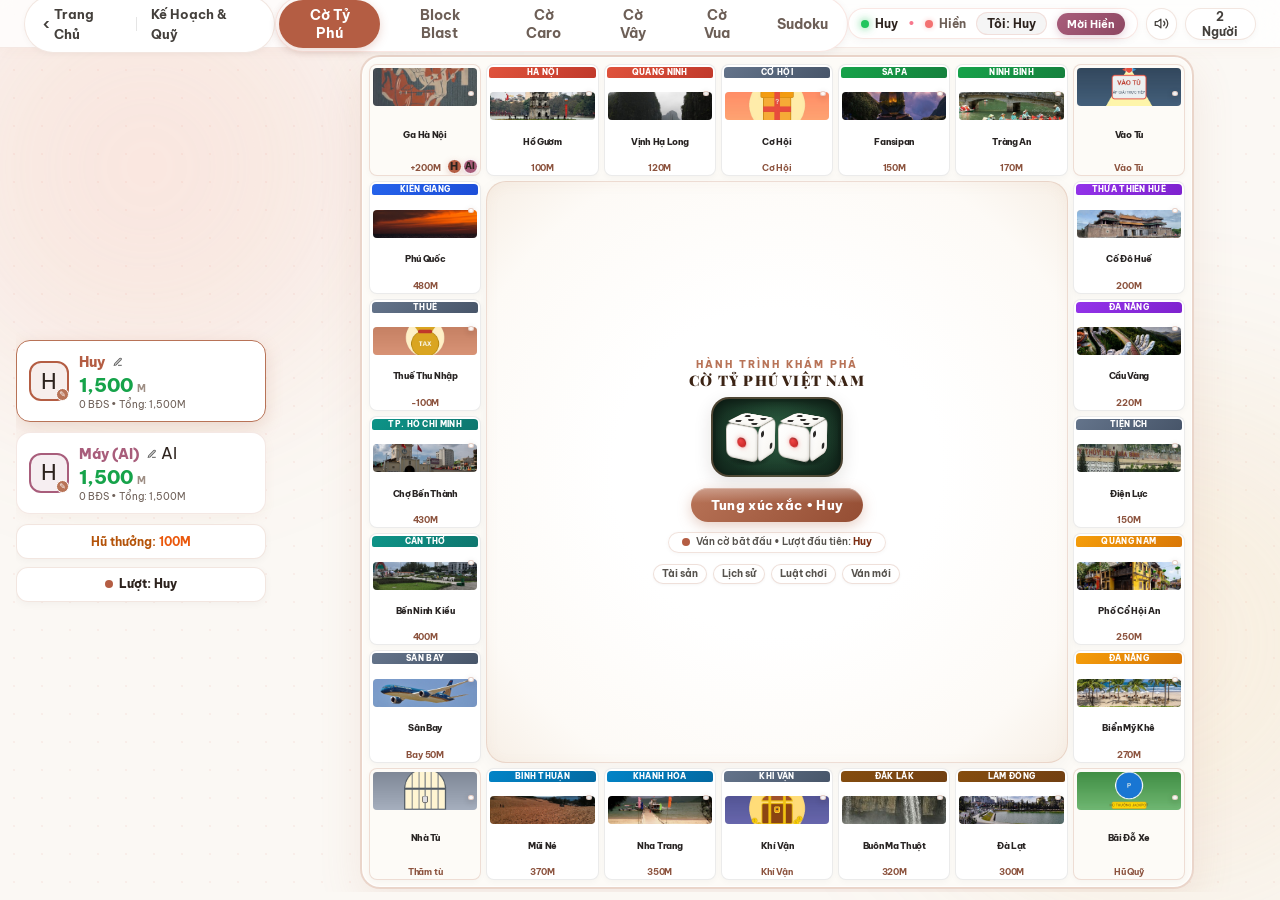
==== commit 221f5e71: "feat(theme): Remove theme switcher feature and unify entire website to Sunset theme; refine Create M" ====
--- a/games.html
+++ b/games.html
@@ -1,5 +1,5 @@
 <!DOCTYPE html>
-<html lang="vi">
+<html lang="vi" data-theme="sunset">
 <head>
     <meta charset="UTF-8">
     <meta name="viewport" content="width=device-width, initial-scale=1.0, maximum-scale=5.0, user-scalable=yes">
@@ -9,9 +9,7 @@
     <script>
         (function() {
             try {
-                var savedTheme = localStorage.getItem('couple_love_theme');
-                if (savedTheme) {
-                    document.documentElement.setAttribute('data-theme', savedTheme);
+                document.documentElement.setAttribute('data-theme', 'sunset');
                 }
             } catch(e) {}
         })();
@@ -152,14 +150,7 @@
                     </button>
                 </div>
 
-                <!-- Theme Button -->
-                <button class="top-tool-btn theme-tool-btn" id="themeSettingBtn" type="button" aria-label="Đổi giao diện" title="Đổi màu sắc giao diện">
-                    <svg width="15" height="15" viewBox="0 0 24 24" fill="none" stroke="currentColor" stroke-width="2" stroke-linecap="round" stroke-linejoin="round" aria-hidden="true">
-                        <circle cx="12" cy="12" r="3"></circle>
-                        <path d="M19.4 15a1.65 1.65 0 0 0 .33 1.82l.06.06a2 2 0 0 1 0 2.83 2 2 0 0 1-2.83 0l-.06-.06a1.65 1.65 0 0 0-1.82-.33 1.65 1.65 0 0 0-1 1.51V21a2 2 0 0 1-2 2 2 2 0 0 1-2-2v-.09A1.65 1.65 0 0 0 9 19.4a1.65 1.65 0 0 0-1.82.33l-.06.06a2 2 0 0 1-2.83 0 2 2 0 0 1 0-2.83l.06-.06a1.65 1.65 0 0 0 .33-1.82 1.65 1.65 0 0 0-1.51-1H3a2 2 0 0 1-2-2 2 2 0 0 1 2-2h.09A1.65 1.65 0 0 0 4.6 9a1.65 1.65 0 0 0-.33-1.82l-.06-.06a2 2 0 0 1 0-2.83 2 2 0 0 1 2.83 0l.06.06a1.65 1.65 0 0 0 1.82.33H9a1.65 1.65 0 0 0 1-1.51V3a2 2 0 0 1 2-2 2 2 0 0 1 2 2v.09a1.65 1.65 0 0 0 1 1.51 1.65 1.65 0 0 0 1.82-.33l.06-.06a2 2 0 0 1 2.83 0 2 2 0 0 1 0 2.83l-.06.06a1.65 1.65 0 0 0-.33 1.82V9a1.65 1.65 0 0 0 1.51 1H21a2 2 0 0 1 2 2 2 2 0 0 1-2 2h-.09a1.65 1.65 0 0 0-1.51 1z"></path>
-                    </svg>
-                </button>
-            </div>
+                </div>
         </div>
     </header>
 
@@ -1094,84 +1085,6 @@
         </div>
     </div>
 
-    <!-- MODAL ĐỔI THEME GIAO DIỆN (CURATED PALETTE STUDIO) -->
-    <div class="theme-modal-overlay" id="themeModalOverlay" aria-hidden="true">
-        <div class="theme-modal-card theme-modal-box">
-            <!-- Nút đóng x ở góc trên bên phải -->
-            <button class="theme-modal-close-btn theme-modal-close" id="themeModalCloseBtn" type="button" aria-label="Đóng bảng màu">✕</button>
-
-            <div class="theme-modal-header">
-                <h3 class="theme-modal-title">Tông Màu Kỷ Niệm</h3>
-                <p class="theme-modal-sub">Chọn gam màu bạn và Hiền yêu thích nhất</p>
-            </div>
-
-            <!-- Lưới 6 theme tinh tuyển, cân đối, dễ nhìn -->
-            <div class="theme-options-grid" id="themeOptionsGrid">
-                <!-- Theme 1: Hoàng Hôn (Mặc định) -->
-                <button class="theme-card-option" type="button" data-theme="sunset">
-                    <div class="theme-swatch-pill theme-swatch-sunset"></div>
-                    <div class="theme-card-info">
-                        <span class="theme-card-name">Hoàng Hôn</span>
-                        <span class="theme-card-desc">Mặc định • Cam ấm áp</span>
-                    </div>
-                    <span class="theme-active-check" aria-hidden="true">✓</span>
-                </button>
-
-                <!-- Theme 2: Vườn Hoa -->
-                <button class="theme-card-option" type="button" data-theme="vintage-rose">
-                    <div class="theme-swatch-pill theme-swatch-vintage-rose"></div>
-                    <div class="theme-card-info">
-                        <span class="theme-card-name">Vườn Hoa</span>
-                        <span class="theme-card-desc">Hồng phấn dịu ngọt</span>
-                    </div>
-                    <span class="theme-active-check" aria-hidden="true">✓</span>
-                </button>
-
-                <!-- Theme 3: Đêm Sao -->
-                <button class="theme-card-option" type="button" data-theme="midnight">
-                    <div class="theme-swatch-pill theme-swatch-midnight"></div>
-                    <div class="theme-card-info">
-                        <span class="theme-card-name">Đêm Sao</span>
-                        <span class="theme-card-desc">Xanh thẫm huyền bí</span>
-                    </div>
-                    <span class="theme-active-check" aria-hidden="true">✓</span>
-                </button>
-
-                <!-- Theme 4: Cà Phê -->
-                <button class="theme-card-option" type="button" data-theme="mocha">
-                    <div class="theme-swatch-pill theme-swatch-mocha"></div>
-                    <div class="theme-card-info">
-                        <span class="theme-card-name">Cà Phê</span>
-                        <span class="theme-card-desc">Nâu gỗ hoài niệm</span>
-                    </div>
-                    <span class="theme-active-check" aria-hidden="true">✓</span>
-                </button>
-
-                <!-- Theme 5: Khu Vườn -->
-                <button class="theme-card-option" type="button" data-theme="secret-garden">
-                    <div class="theme-swatch-pill theme-swatch-secret-garden"></div>
-                    <div class="theme-card-info">
-                        <span class="theme-card-name">Khu Vườn</span>
-                        <span class="theme-card-desc">Xanh ngọc yên bình</span>
-                    </div>
-                    <span class="theme-active-check" aria-hidden="true">✓</span>
-                </button>
-
-                <!-- Theme 6: Rượu Vang -->
-                <button class="theme-card-option" type="button" data-theme="bordeaux">
-                    <div class="theme-swatch-pill theme-swatch-bordeaux"></div>
-                    <div class="theme-card-info">
-                        <span class="theme-card-name">Rượu Vang</span>
-                        <span class="theme-card-desc">Đỏ thẫm nồng nàn</span>
-                    </div>
-                    <span class="theme-active-check" aria-hidden="true">✓</span>
-                </button>
-            </div>
-
-            <div class="theme-modal-footer">
-                <button class="theme-apply-btn" id="themeApplyBtn" type="button">Áp Dụng Giao Diện</button>
-            </div>
-        </div>
     </div>
 <!-- ========================================================
          MODAL BLOCK BLAST: GAME OVER (HẾT NƯỚC ĐI)
--- a/css/style.css
+++ b/css/style.css
@@ -6269,3 +6269,233 @@
     -moz-osx-font-smoothing: grayscale;
     text-rendering: optimizeLegibility;
 }
+
+/* ========================================================
+   KHÓA THEME HOÀNG HÔN TOÀN BỘ & TÙY CHỈNH MODAL TẠO KỶ NIỆM
+   - Ẩn toàn bộ nút đổi theme và bảng theme
+   - Tối ưu modal tạo kỷ niệm: không thanh cuộn xám, bố cục hài hòa
+   - Thống nhất toàn bộ thư tay dùng phong cách Hoàng Hôn Mùa Thu
+   ======================================================== */
+
+.theme-setting-btn.top-nav-theme-btn,
+.theme-modal-overlay,
+.theme-tool-btn {
+    display: none !important;
+}
+
+.memory-create-modal-overlay {
+    position: fixed !important;
+    inset: 0 !important;
+    background: rgba(45, 26, 18, 0.5) !important;
+    backdrop-filter: blur(8px) !important;
+    display: flex !important;
+    align-items: center !important;
+    justify-content: center !important;
+    padding: 16px !important;
+    z-index: 2100 !important;
+}
+
+.memory-create-card {
+    width: 100% !important;
+    max-width: 540px !important;
+    max-height: 88vh !important;
+    overflow-y: auto !important;
+    background: #ffffff !important;
+    border-radius: 24px !important;
+    padding: 24px 26px !important;
+    border: 1.5px solid rgba(184, 115, 87, 0.22) !important;
+    box-shadow: 0 20px 50px rgba(45, 26, 18, 0.2) !important;
+    animation: modalScaleIn 0.25s cubic-bezier(0.34, 1.56, 0.64, 1) !important;
+    position: relative !important;
+    box-sizing: border-box !important;
+    scrollbar-width: thin !important;
+    scrollbar-color: rgba(184, 115, 87, 0.25) transparent !important;
+}
+
+.memory-create-card::-webkit-scrollbar {
+    width: 4px !important;
+}
+
+.memory-create-card::-webkit-scrollbar-thumb {
+    background: rgba(184, 115, 87, 0.25) !important;
+    border-radius: 999px !important;
+}
+
+.memory-create-card::-webkit-scrollbar-track {
+    background: transparent !important;
+}
+
+.mem-modal-close-corner {
+    position: absolute !important;
+    top: 16px !important;
+    right: 18px !important;
+    width: 32px !important;
+    height: 32px !important;
+    border-radius: 50% !important;
+    background: rgba(0, 0, 0, 0.05) !important;
+    border: none !important;
+    font-size: 14px !important;
+    color: #57534e !important;
+    cursor: pointer !important;
+    display: flex !important;
+    align-items: center !important;
+    justify-content: center !important;
+    transition: all 0.2s ease !important;
+}
+
+.mem-modal-close-corner:hover {
+    background: rgba(0, 0, 0, 0.1) !important;
+    color: #1c1917 !important;
+    transform: rotate(90deg) !important;
+}
+
+.mem-modal-header {
+    text-align: center !important;
+    margin-bottom: 16px !important;
+    padding-right: 28px !important;
+    padding-left: 28px !important;
+}
+
+.mem-modal-badge {
+    display: inline-block !important;
+    padding: 3px 12px !important;
+    border-radius: 999px !important;
+    background: #fff7ed !important;
+    color: #b87357 !important;
+    font-size: 10.5px !important;
+    font-weight: 800 !important;
+    letter-spacing: 0.8px !important;
+    text-transform: uppercase !important;
+    margin-bottom: 4px !important;
+}
+
+.mem-modal-title {
+    font-size: 21px !important;
+    font-weight: 800 !important;
+    color: #292524 !important;
+    margin: 0 0 4px !important;
+    font-family: 'Lora', 'Playfair Display', serif !important;
+}
+
+.mem-modal-desc {
+    font-size: 12.5px !important;
+    color: #78716c !important;
+    line-height: 1.45 !important;
+    margin: 0 !important;
+}
+
+.mem-form-row {
+    display: flex !important;
+    gap: 12px !important;
+}
+
+.mem-field-col {
+    display: flex !important;
+    flex-direction: column !important;
+    gap: 4px !important;
+}
+
+.mem-field-col.flex-1 { flex: 1 !important; }
+.mem-field-col.flex-2 { flex: 2 !important; }
+.mem-field-col.flex-full { flex: 1 1 100% !important; width: 100% !important; }
+
+.mem-label {
+    font-size: 11.5px !important;
+    font-weight: 800 !important;
+    color: #44403c !important;
+    margin-bottom: 2px !important;
+}
+
+.mem-input,
+.mem-textarea {
+    width: 100% !important;
+    padding: 9px 13px !important;
+    border-radius: 12px !important;
+    border: 1.5px solid rgba(0, 0, 0, 0.1) !important;
+    background: #fdfbf7 !important;
+    font-size: 13px !important;
+    color: #292524 !important;
+    font-family: inherit !important;
+    box-sizing: border-box !important;
+    transition: all 0.2s ease !important;
+}
+
+.mem-input:focus,
+.mem-textarea:focus {
+    outline: none !important;
+    background: #ffffff !important;
+    border-color: #b87357 !important;
+    box-shadow: 0 0 0 3px rgba(184, 115, 87, 0.15) !important;
+}
+
+.mem-upload-section {
+    display: flex !important;
+    flex-direction: column !important;
+    gap: 4px !important;
+}
+
+.mem-dropzone {
+    background: #fdfbf7 !important;
+    border: 1.5px dashed rgba(184, 115, 87, 0.35) !important;
+    border-radius: 14px !important;
+    padding: 10px !important;
+    text-align: center !important;
+}
+
+.btn-browse-media {
+    display: inline-flex !important;
+    align-items: center !important;
+    gap: 6px !important;
+    padding: 7px 16px !important;
+    border-radius: 999px !important;
+    background: #ffffff !important;
+    border: 1.5px solid #b87357 !important;
+    color: #b87357 !important;
+    font-size: 11.5px !important;
+    font-weight: 700 !important;
+    cursor: pointer !important;
+    transition: all 0.2s ease !important;
+}
+
+.btn-browse-media:hover {
+    background: #b87357 !important;
+    color: #ffffff !important;
+}
+
+.btn-browse-media.secondary {
+    border-color: #78716c !important;
+    color: #57534e !important;
+    padding: 7px 14px !important;
+}
+
+.btn-browse-media.secondary:hover {
+    background: #78716c !important;
+    color: #ffffff !important;
+}
+
+/* THỐNG NHẤT TOÀN BỘ THƯ TAY SANG THEME HOÀNG HÔN */
+.letter-modal-card,
+.letter-modal-card.theme-autumn,
+.letter-modal-card.theme-kraft,
+.letter-modal-card.theme-starlight,
+.letter-modal-card.theme-postcard,
+.letter-modal-card.theme-military {
+    background: linear-gradient(145deg, #fffcf9 0%, #fff6f0 55%, #feeddf 100%) !important;
+    border: 1.5px solid rgba(217, 107, 82, 0.3) !important;
+    box-shadow: 0 25px 60px rgba(184, 115, 87, 0.22) !important;
+    color: #2d231e !important;
+}
+
+.letter-modal-card .letter-modal-title {
+    color: #b45d43 !important;
+    font-family: 'Lora', 'Playfair Display', serif !important;
+}
+
+.letter-modal-card .letter-modal-meta {
+    color: #8c7e75 !important;
+}
+
+.letter-modal-card .letter-modal-text {
+    color: #382e28 !important;
+    line-height: 1.8 !important;
+}
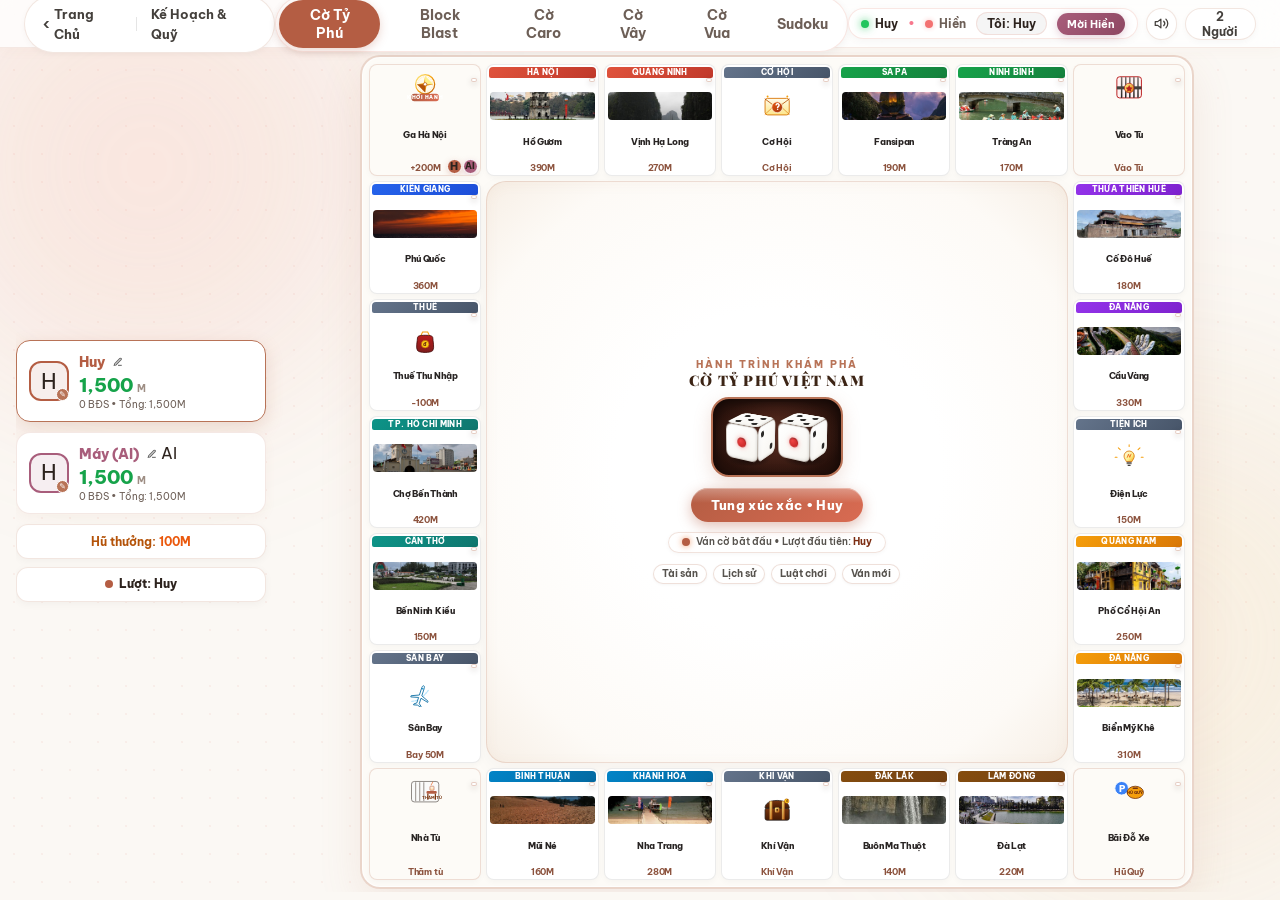
==== commit 5b441358: "feat(games): ML learning engine & score reset for Caro/Go/Chess, overhaul Monopoly real estate prici" ====
--- a/games.html
+++ b/games.html
@@ -222,6 +222,9 @@
                         </div>
                     </div>
 
+                    <!-- Capsule hiển thị kết quả tung xúc xắc 3D mượt mà -->
+                    <div class="dice-result-pill" id="diceResultPill" style="display: none;"></div>
+
                     <!-- Nút tung xúc xắc nổi bật với hiệu ứng 3D và màu sắc theo người chơi -->
                     <button class="roll-dice-btn" id="rollDiceBtn" type="button">
                         <span class="btn-dice-text" id="rollBtnText">Tung xúc xắc</span>
@@ -440,7 +443,13 @@
                     <!-- Sidebar: Tỷ số & Nhật ký nước cờ -->
                     <div class="caro-sidebar-panel">
                         <div class="caro-scoreboard-card">
-                            <div class="scoreboard-title">Bảng Tỷ Số Đối Đầu</div>
+                            <div class="scoreboard-title-row">
+                                <span class="scoreboard-title">Bảng Tỷ Số Đối Đầu</span>
+                                <button class="game-reset-score-btn" id="btnCaroResetScore" type="button" title="Đặt lại tỉ số đối đầu về 0 - 0">
+                                    <svg width="11" height="11" viewBox="0 0 24 24" fill="none" stroke="currentColor" stroke-width="2.5"><path d="M3 12a9 9 0 1 0 9-9 9.75 9.75 0 0 0-6.74 2.74L3 8"></path><path d="M3 3v5h5"></path></svg>
+                                    Đặt Lại Tỉ Số
+                                </button>
+                            </div>
                             <div class="scoreboard-row">
                                 <div class="score-player-item">
                                     <span class="score-player-name" style="color:#b45d43;">Huy</span>
@@ -450,6 +459,16 @@
                                 <div class="score-player-item">
                                     <span class="score-player-name" id="caroPlayer2Name" style="color:#a85d7b;">Máy (AI)</span>
                                     <span class="score-number" id="caroScoreHien" style="color:#a85d7b;">0</span>
+                                </div>
+                            </div>
+                            <!-- AI Machine Learning Status Badge -->
+                            <div class="game-ai-learning-badge" id="caroAiLearningBadge" title="AI tự động học hỏi kinh nghiệm qua từng ván cờ với bạn">
+                                <div class="ai-learning-badge-top">
+                                    <span class="ai-learning-chip">🧠 AI Học Máy</span>
+                                    <button class="ai-learning-reset-btn" id="btnCaroResetBrain" type="button" title="Xóa trí nhớ AI để học lại từ đầu">Reset AI</button>
+                                </div>
+                                <div class="ai-learning-stats-text">
+                                    Đã học: <strong id="caroBrainLearnedCount">0 ván (0 thế cờ)</strong>
                                 </div>
                             </div>
                         </div>
@@ -490,6 +509,22 @@
                 </div>
 
                 <div class="go-main-layout">
+                    <!-- Bảng tỷ số đối đầu & Trạng thái học máy Cờ Vây -->
+                    <div class="go-scoreboard-bar">
+                        <div class="go-scoreboard-pill">
+                            <span class="scoreboard-title" style="font-size:12px;">Tỷ Số Đối Đầu:</span>
+                            <span class="go-score-num" style="color:#292524;"><strong id="goScoreBlack">0</strong> (Đen) - <strong id="goScoreWhite">0</strong> (Trắng)</span>
+                            <button class="game-reset-score-btn" id="btnGoResetScore" type="button" title="Đặt lại tỉ số đối đầu Cờ Vây">
+                                <svg width="10" height="10" viewBox="0 0 24 24" fill="none" stroke="currentColor" stroke-width="2.5"><path d="M3 12a9 9 0 1 0 9-9 9.75 9.75 0 0 0-6.74 2.74L3 8"></path><path d="M3 3v5h5"></path></svg>
+                                Đặt Lại Tỉ Số
+                            </button>
+                        </div>
+                        <div class="go-ai-learning-pill" title="AI tự động học hỏi từ ván đấu">
+                            <span>🧠 AI Học Máy: <strong id="goBrainLearnedCount">0 ván kinh nghiệm</strong></span>
+                            <button class="ai-learning-reset-btn" id="btnGoResetBrain" type="button" title="Xóa trí nhớ AI">Reset AI</button>
+                        </div>
+                    </div>
+
                     <!-- Bảng thông tin người chơi & số quân bắt được -->
                     <div class="go-players-hud">
                         <div class="go-player-card active-turn" id="goCardBlack">
@@ -575,7 +610,38 @@
                         </div>
                     </div>
 
-                    <!-- 2. Trạng thái lượt đi & Khay quân bị bắt -->
+                    <!-- 2. Bảng tỷ số đối đầu & Trí tuệ học máy Cờ Vua -->
+                    <div class="chess-card-box chess-scoreboard-card">
+                        <div class="scoreboard-title-row">
+                            <span class="chess-card-title" style="margin-bottom:0;">Bảng Tỷ Số Đối Đầu</span>
+                            <button class="game-reset-score-btn" id="btnChessResetScore" type="button" title="Đặt lại tỉ số đối đầu Cờ Vua">
+                                <svg width="10" height="10" viewBox="0 0 24 24" fill="none" stroke="currentColor" stroke-width="2.5"><path d="M3 12a9 9 0 1 0 9-9 9.75 9.75 0 0 0-6.74 2.74L3 8"></path><path d="M3 3v5h5"></path></svg>
+                                Đặt Lại Tỉ Số
+                            </button>
+                        </div>
+                        <div class="scoreboard-row" style="margin-top:6px;">
+                            <div class="score-player-item">
+                                <span class="score-player-name" style="color:#b45d43;">Trắng (Huy)</span>
+                                <span class="score-number" id="chessScoreWhite" style="color:#b45d43;">0</span>
+                            </div>
+                            <div class="score-vs-divider">VS</div>
+                            <div class="score-player-item">
+                                <span class="score-player-name" id="chessBlackScoreLabel" style="color:#a85d7b;">Đen (Máy AI)</span>
+                                <span class="score-number" id="chessScoreBlack" style="color:#a85d7b;">0</span>
+                            </div>
+                        </div>
+                        <div class="game-ai-learning-badge" style="margin-top:8px;">
+                            <div class="ai-learning-badge-top">
+                                <span class="ai-learning-chip">🧠 AI Học Máy</span>
+                                <button class="ai-learning-reset-btn" id="btnChessResetBrain" type="button" title="Xóa trí nhớ AI để học lại từ đầu">Reset AI</button>
+                            </div>
+                            <div class="ai-learning-stats-text">
+                                Đã học: <strong id="chessBrainLearnedCount">0 ván kinh nghiệm</strong>
+                            </div>
+                        </div>
+                    </div>
+
+                    <!-- 3. Trạng thái lượt đi & Khay quân bị bắt -->
                     <div class="chess-card-box chess-status-card">
                         <div class="chess-turn-header">
                             <div class="chess-turn-badge white" id="chessTurnBadge">
--- a/css/games.css
+++ b/css/games.css
@@ -684,14 +684,14 @@
 .strip-islands { background: linear-gradient(135deg, #2563eb, #1d4ed8); }
 .strip-special { background: linear-gradient(135deg, #64748b, #475569); }
 
-/* Khung ảnh danh lam thắng cảnh thực tế */
+/* Khung ảnh danh lam thắng cảnh thực tế & Vector đặc quyền */
 .tile-photo-wrap {
     width: calc(100% - 2px);
-    height: 27px;
+    height: 30px;
     border-radius: 4px;
     overflow: hidden;
     position: relative;
-    background: #f5f0e8;
+    background: #fdfbf7;
     display: flex;
     align-items: center;
     justify-content: center;
@@ -700,10 +700,25 @@
     flex-shrink: 0;
 }
 
+.tile-photo-wrap.has-custom-svg {
+    background: transparent;
+    box-shadow: none;
+    padding: 0;
+}
+
+.tile-photo-wrap.has-custom-svg .special-tile-vector {
+    width: 100%;
+    height: 100%;
+    max-height: 30px;
+    display: block;
+    object-fit: contain;
+}
+
 .tile-photo {
     width: 100%;
     height: 100%;
     object-fit: cover;
+    object-position: center center;
     display: block;
     transition: transform 0.25s ease;
 }
@@ -741,15 +756,15 @@
     flex-shrink: 0;
 }
 
-/* Huy hiệu giá tiền dạng pill sắc sảo */
+/* Huy hiệu giá tiền dạng pill sắc sảo theo Sunset theme */
 .tile-price {
     font-size: 8px;
     font-weight: 800;
-    color: #047857;
-    background: #ecfdf5;
-    border: 1px solid rgba(16, 185, 129, 0.3);
+    color: #9a3412;
+    background: #fff7ed;
+    border: 1px solid rgba(184, 115, 87, 0.35);
     border-radius: 999px;
-    padding: 0px 4px;
+    padding: 0px 5px;
     line-height: 12px;
     height: 12px;
     white-space: nowrap;
@@ -930,15 +945,15 @@
     line-height: 1.1;
 }
 
-/* KHAY NHUNG ĐỔ XÚC XẮC ĐÔI (DICE ARENA TRAY) */
+/* KHAY NHUNG ĐỔ XÚC XẮC ĐÔI SANG TRỌNG (DICE ARENA TRAY - SUNSET THEME) */
 .dice-arena-tray {
     position: relative;
     width: 130px;
     height: 78px;
-    background: radial-gradient(circle at 50% 45%, #2a583e 0%, #153522 100%);
+    background: radial-gradient(circle at 50% 45%, #3d1c14 0%, #200d08 100%);
     border: 2px solid #b87357;
     border-radius: 16px;
-    box-shadow: inset 0 3px 10px rgba(0, 0, 0, 0.45), 0 6px 18px rgba(0, 0, 0, 0.12);
+    box-shadow: inset 0 3px 10px rgba(0, 0, 0, 0.6), 0 6px 18px rgba(184, 115, 87, 0.2);
     display: flex;
     align-items: center;
     justify-content: center;
@@ -954,7 +969,7 @@
     position: absolute;
     inset: 3px;
     border-radius: 13px;
-    background: radial-gradient(ellipse at center, rgba(62, 133, 91, 0.35) 0%, transparent 80%);
+    background: radial-gradient(ellipse at center, rgba(180, 93, 67, 0.28) 0%, transparent 80%);
     pointer-events: none;
 }
 
@@ -1207,7 +1222,8 @@
     width: 6px;
     height: 6px;
     border-radius: 50%;
-    background: #10b981;
+    background: #ea580c;
+    box-shadow: 0 0 6px rgba(234, 88, 12, 0.6);
     animation: pulseDot 1.5s infinite;
     flex-shrink: 0;
 }
@@ -3050,7 +3066,7 @@
 }
 
 .luxury-building-token.level-1 {
-    background: linear-gradient(135deg, #10b981, #059669);
+    background: linear-gradient(135deg, #b45d43, #8c3e29);
     color: #ffffff;
     border: 1px solid rgba(255, 255, 255, 0.4);
 }
@@ -3325,8 +3341,8 @@
    ======================================================== */
 .tile-real-estate-view {
     position: absolute !important;
-    top: 26px !important;
-    right: 6px !important;
+    top: 13px !important;
+    right: 3px !important;
     left: auto !important;
     bottom: auto !important;
     transform: none !important;
@@ -3335,12 +3351,12 @@
     justify-content: center !important;
     z-index: 6 !important;
     pointer-events: none !important;
-    background: rgba(255, 255, 255, 0.92) !important;
+    background: rgba(255, 255, 255, 0.96) !important;
     backdrop-filter: blur(4px) !important;
     -webkit-backdrop-filter: blur(4px) !important;
-    border: 1px solid rgba(184, 115, 87, 0.32) !important;
+    border: 1px solid rgba(184, 115, 87, 0.35) !important;
     border-radius: 6px !important;
-    padding: 1.5px 2px !important;
+    padding: 1px 2px !important;
     box-shadow: 0 2px 6px rgba(45, 26, 18, 0.2) !important;
     transition: transform 0.25s cubic-bezier(0.34, 1.56, 0.64, 1), box-shadow 0.2s ease !important;
 }
@@ -3649,14 +3665,14 @@
     text-shadow: 0 1px 1px rgba(255, 255, 255, 0.8) !important;
 }
 
-/* Khay đổ xúc xắc nhung xanh ngọc bích cao cấp */
+/* Khay đổ xúc xắc da bò & nhung hoàng hôn sang trọng (Sunset Terracotta Velvet Tray) */
 .dice-arena-tray {
     width: 124px !important;
     height: 72px !important;
-    background: radial-gradient(circle at 50% 35%, #224933 0%, #11261b 100%) !important;
-    border: 2px solid rgba(184, 115, 87, 0.35) !important;
+    background: radial-gradient(circle at 50% 35%, #3d1c14 0%, #200d08 100%) !important;
+    border: 2px solid #b87357 !important;
     border-radius: 18px !important;
-    box-shadow: inset 0 3px 12px rgba(0, 0, 0, 0.55), 0 6px 18px rgba(45, 26, 18, 0.12) !important;
+    box-shadow: inset 0 3px 12px rgba(0, 0, 0, 0.65), 0 6px 18px rgba(184, 115, 87, 0.22) !important;
     margin-bottom: 4px !important;
     display: flex !important;
     align-items: center !important;
@@ -3673,16 +3689,17 @@
     font-weight: 800 !important;
     letter-spacing: 0.3px !important;
     color: #ffffff !important;
-    background: linear-gradient(135deg, #b87357 0%, #944d33 100%) !important;
+    background: linear-gradient(135deg, #b45d43 0%, #d96b52 100%) !important;
     border: none !important;
-    box-shadow: 0 4px 14px rgba(184, 115, 87, 0.35), inset 0 1px 0 rgba(255, 255, 255, 0.25) !important;
+    box-shadow: 0 4px 14px rgba(180, 93, 67, 0.4), inset 0 1px 0 rgba(255, 255, 255, 0.3) !important;
     cursor: pointer !important;
     transition: all 0.2s cubic-bezier(0.34, 1.56, 0.64, 1) !important;
 }
 
 .roll-dice-btn:hover:not(:disabled) {
     transform: translateY(-2px) !important;
-    box-shadow: 0 6px 20px rgba(184, 115, 87, 0.45) !important;
+    background: linear-gradient(135deg, #c4684e 0%, #e8775d 100%) !important;
+    box-shadow: 0 6px 20px rgba(180, 93, 67, 0.55) !important;
 }
 
 .roll-dice-btn:active:not(:disabled) {
@@ -4271,3 +4288,140 @@
         overflow: hidden !important;
     }
 }
+
+.go-scoreboard-bar {
+    display: flex;
+    align-items: center;
+    justify-content: space-between;
+    width: 100%;
+    margin-bottom: 8px;
+    padding: 6px 12px;
+    background: #ffffff;
+    border: 1px solid rgba(184, 115, 87, 0.22);
+    border-radius: 12px;
+    box-shadow: 0 2px 6px rgba(0, 0, 0, 0.03);
+    font-size: 11.5px;
+}
+
+.go-scoreboard-pill {
+    display: flex;
+    align-items: center;
+    gap: 8px;
+}
+
+.go-ai-learning-pill {
+    display: flex;
+    align-items: center;
+    gap: 8px;
+    font-size: 11px;
+    color: #57534e;
+}
+
+/* ========================================================
+   BẢNG TỶ SỐ ĐỐI ĐẦU, RESET SCORE & AI HỌC MÁY BADGES
+   ======================================================== */
+.scoreboard-title-row {
+    display: flex;
+    align-items: center;
+    justify-content: space-between;
+    width: 100%;
+    margin-bottom: 6px;
+}
+
+.game-reset-score-btn {
+    display: inline-flex;
+    align-items: center;
+    gap: 4px;
+    background: transparent;
+    border: 1px solid rgba(184, 115, 87, 0.32);
+    color: #8c422e;
+    border-radius: 999px;
+    padding: 2.5px 8px;
+    font-size: 10px;
+    font-weight: 700;
+    cursor: pointer;
+    transition: all 0.2s ease;
+}
+
+.game-reset-score-btn:hover {
+    background: #fff7ed;
+    border-color: #b45d43;
+    color: #b45d43;
+    transform: translateY(-1px);
+    box-shadow: 0 2px 6px rgba(184, 115, 87, 0.2);
+}
+
+.game-ai-learning-badge {
+    margin-top: 8px;
+    padding: 6px 10px;
+    background: #fffaf5;
+    border: 1px solid rgba(184, 115, 87, 0.25);
+    border-radius: 8px;
+    font-size: 10.5px;
+}
+
+.ai-learning-badge-top {
+    display: flex;
+    align-items: center;
+    justify-content: space-between;
+    margin-bottom: 3px;
+}
+
+.ai-learning-chip {
+    font-weight: 800;
+    color: #b45d43;
+    display: inline-flex;
+    align-items: center;
+    gap: 3px;
+}
+
+.ai-learning-reset-btn {
+    background: none;
+    border: none;
+    color: #a8a29e;
+    font-size: 9.5px;
+    cursor: pointer;
+    text-decoration: underline;
+    padding: 0;
+}
+
+.ai-learning-reset-btn:hover {
+    color: #ef4444;
+}
+
+.ai-learning-stats-text {
+    color: #57534e;
+    font-size: 10px;
+}
+
+/* Capsule kết quả đổ xúc xắc 3D mượt mà */
+.dice-result-pill {
+    display: inline-flex;
+    align-items: center;
+    gap: 6px;
+    padding: 3px 14px;
+    background: #fff7ed;
+    border: 1.2px solid rgba(184, 115, 87, 0.4);
+    border-radius: 999px;
+    font-size: 11px;
+    font-weight: 700;
+    color: #9a3412;
+    box-shadow: 0 2px 8px rgba(184, 115, 87, 0.22);
+    margin: 3px 0;
+    animation: diceResultPop 0.35s cubic-bezier(0.34, 1.56, 0.64, 1);
+}
+
+@keyframes diceResultPop {
+    0% { transform: scale(0.6) translateY(4px); opacity: 0; }
+    100% { transform: scale(1) translateY(0); opacity: 1; }
+}
+
+.dice-double-tag {
+    background: linear-gradient(135deg, #b45d43, #d96b52);
+    color: #ffffff;
+    padding: 1px 7px;
+    border-radius: 999px;
+    font-size: 9.5px;
+    font-weight: 800;
+    letter-spacing: 0.3px;
+}
